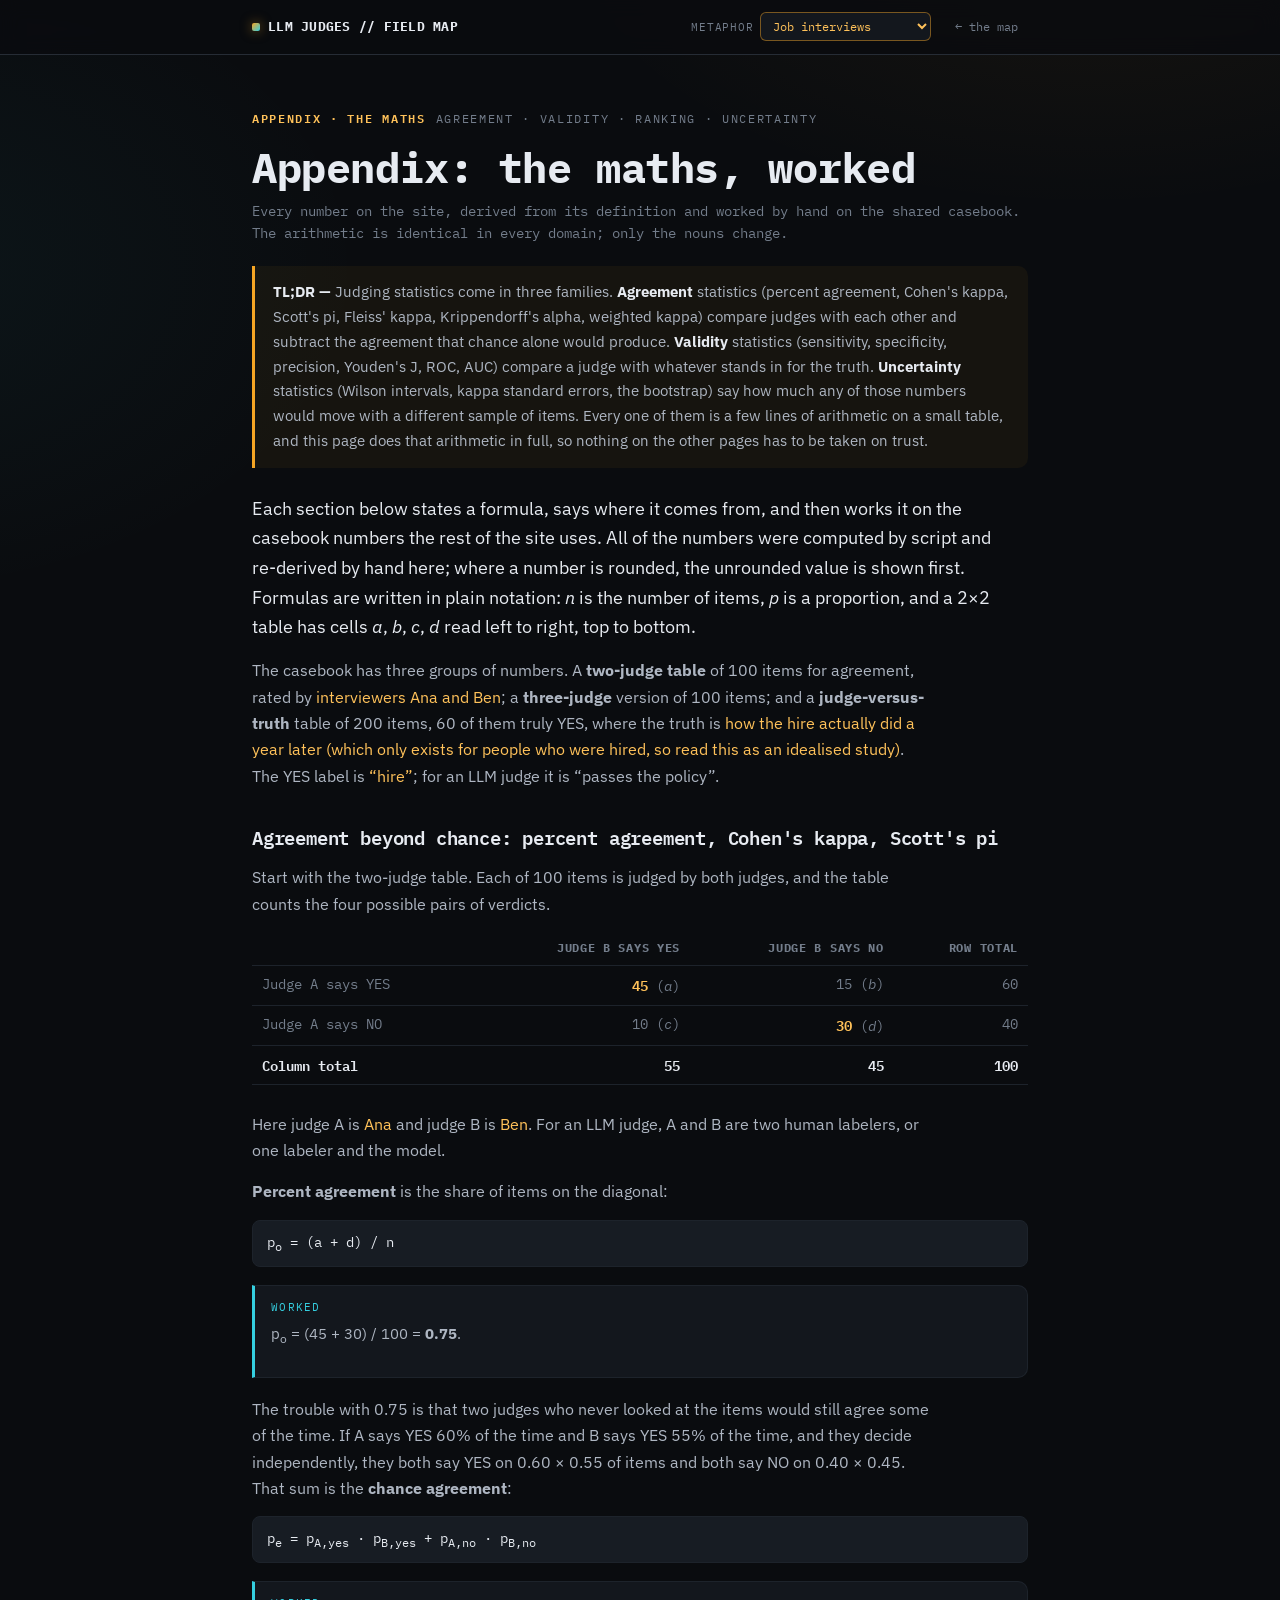
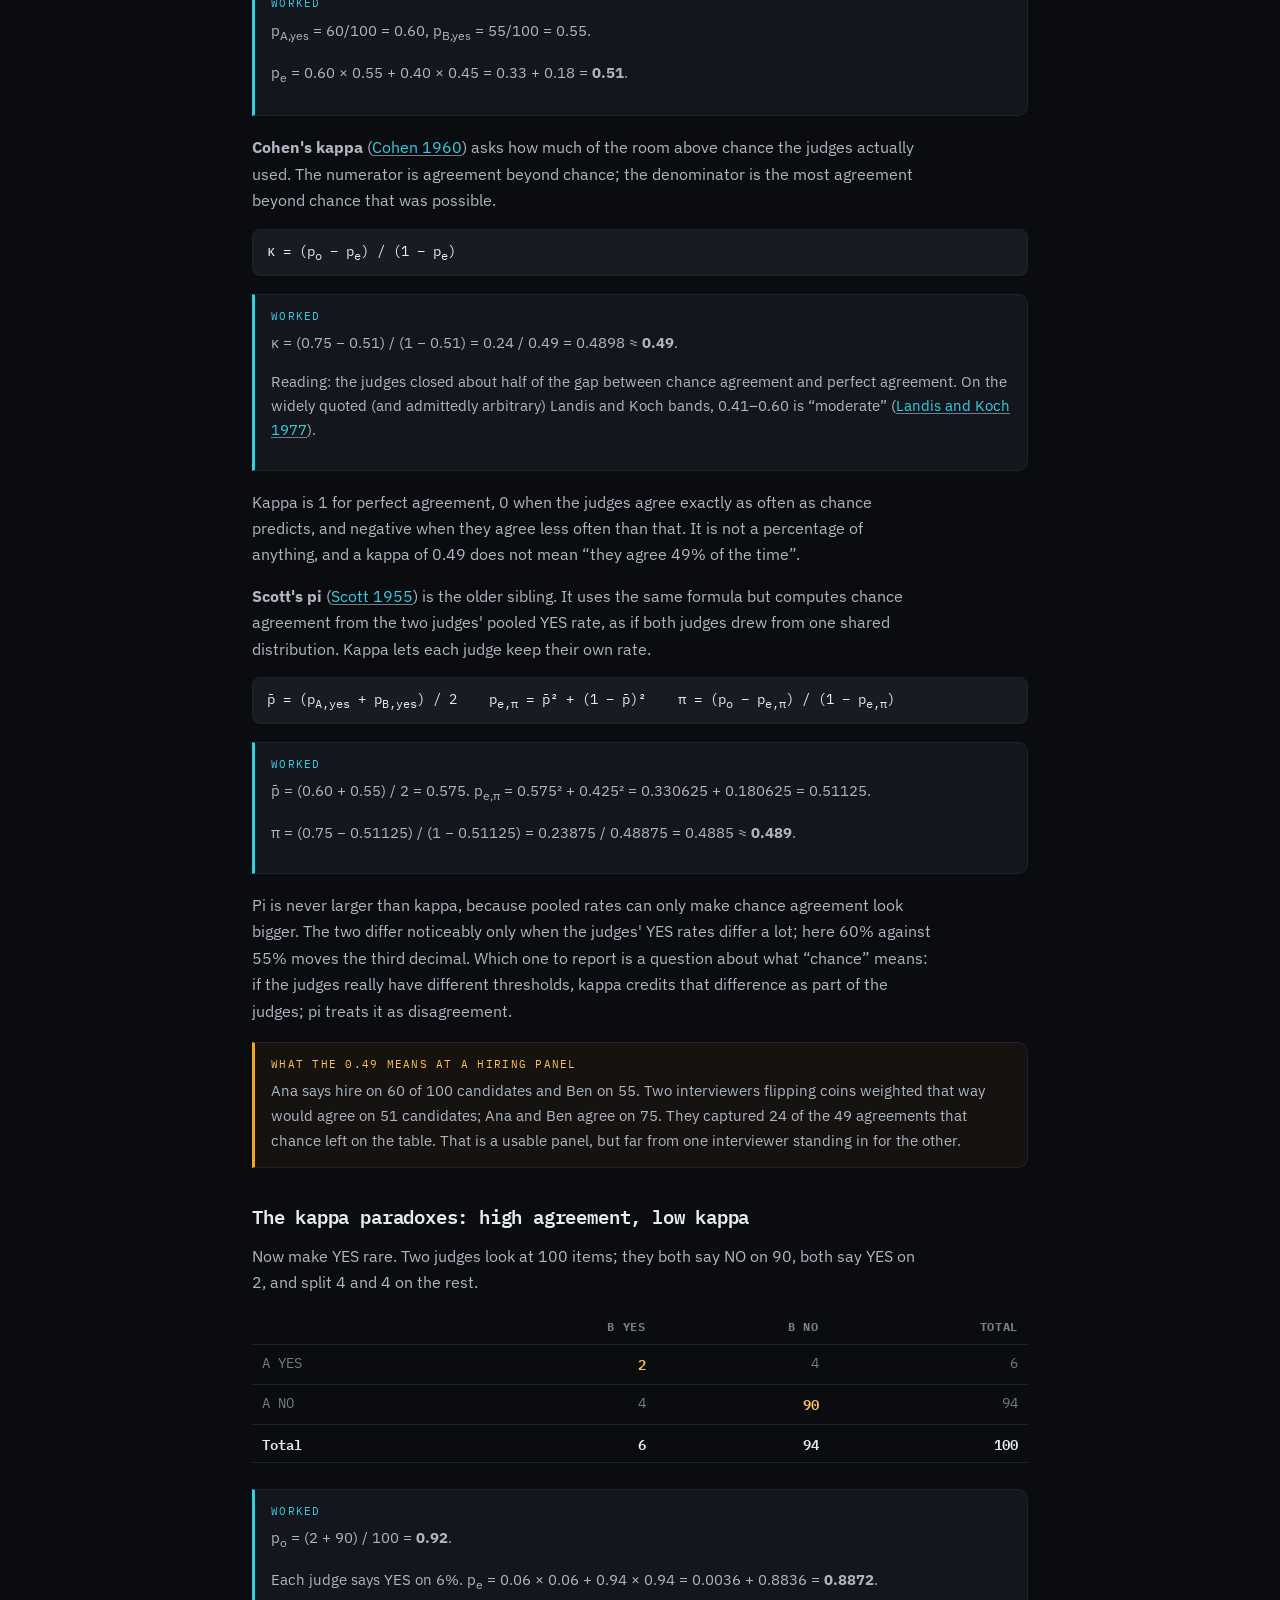
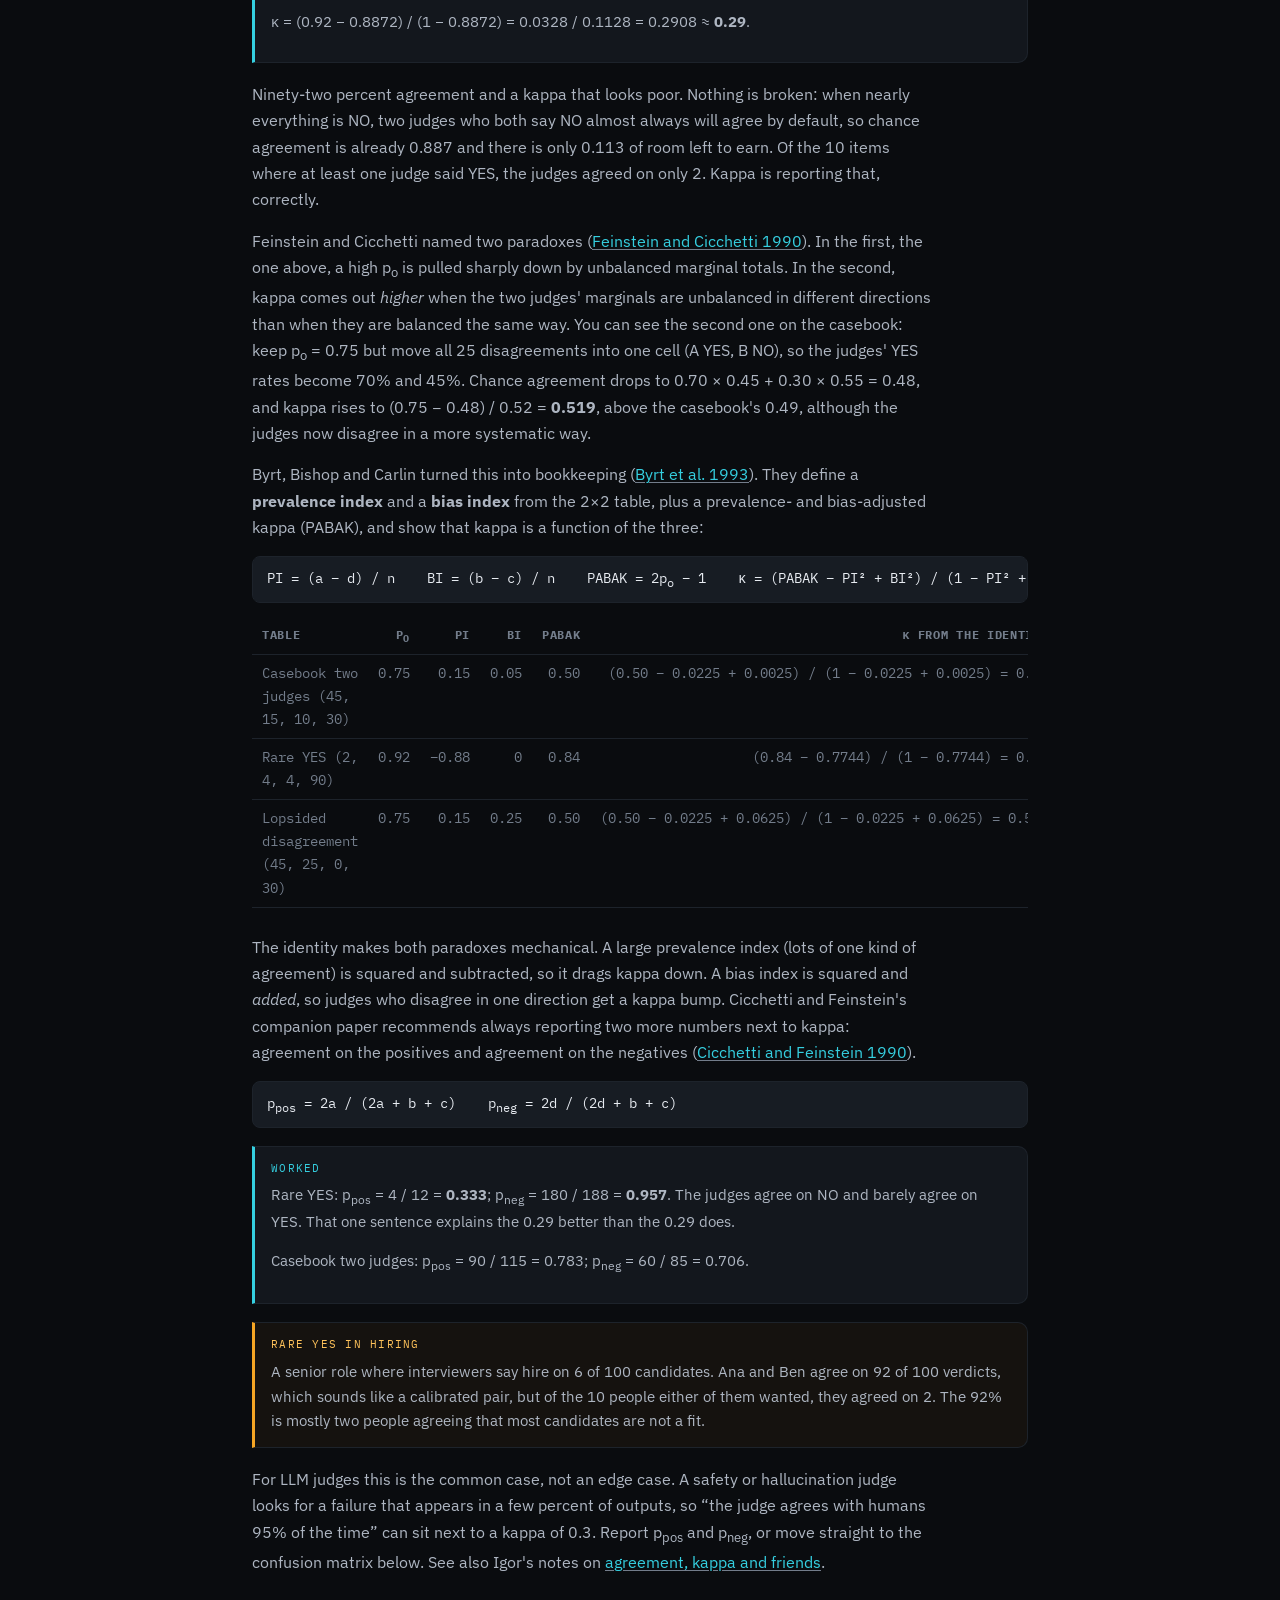
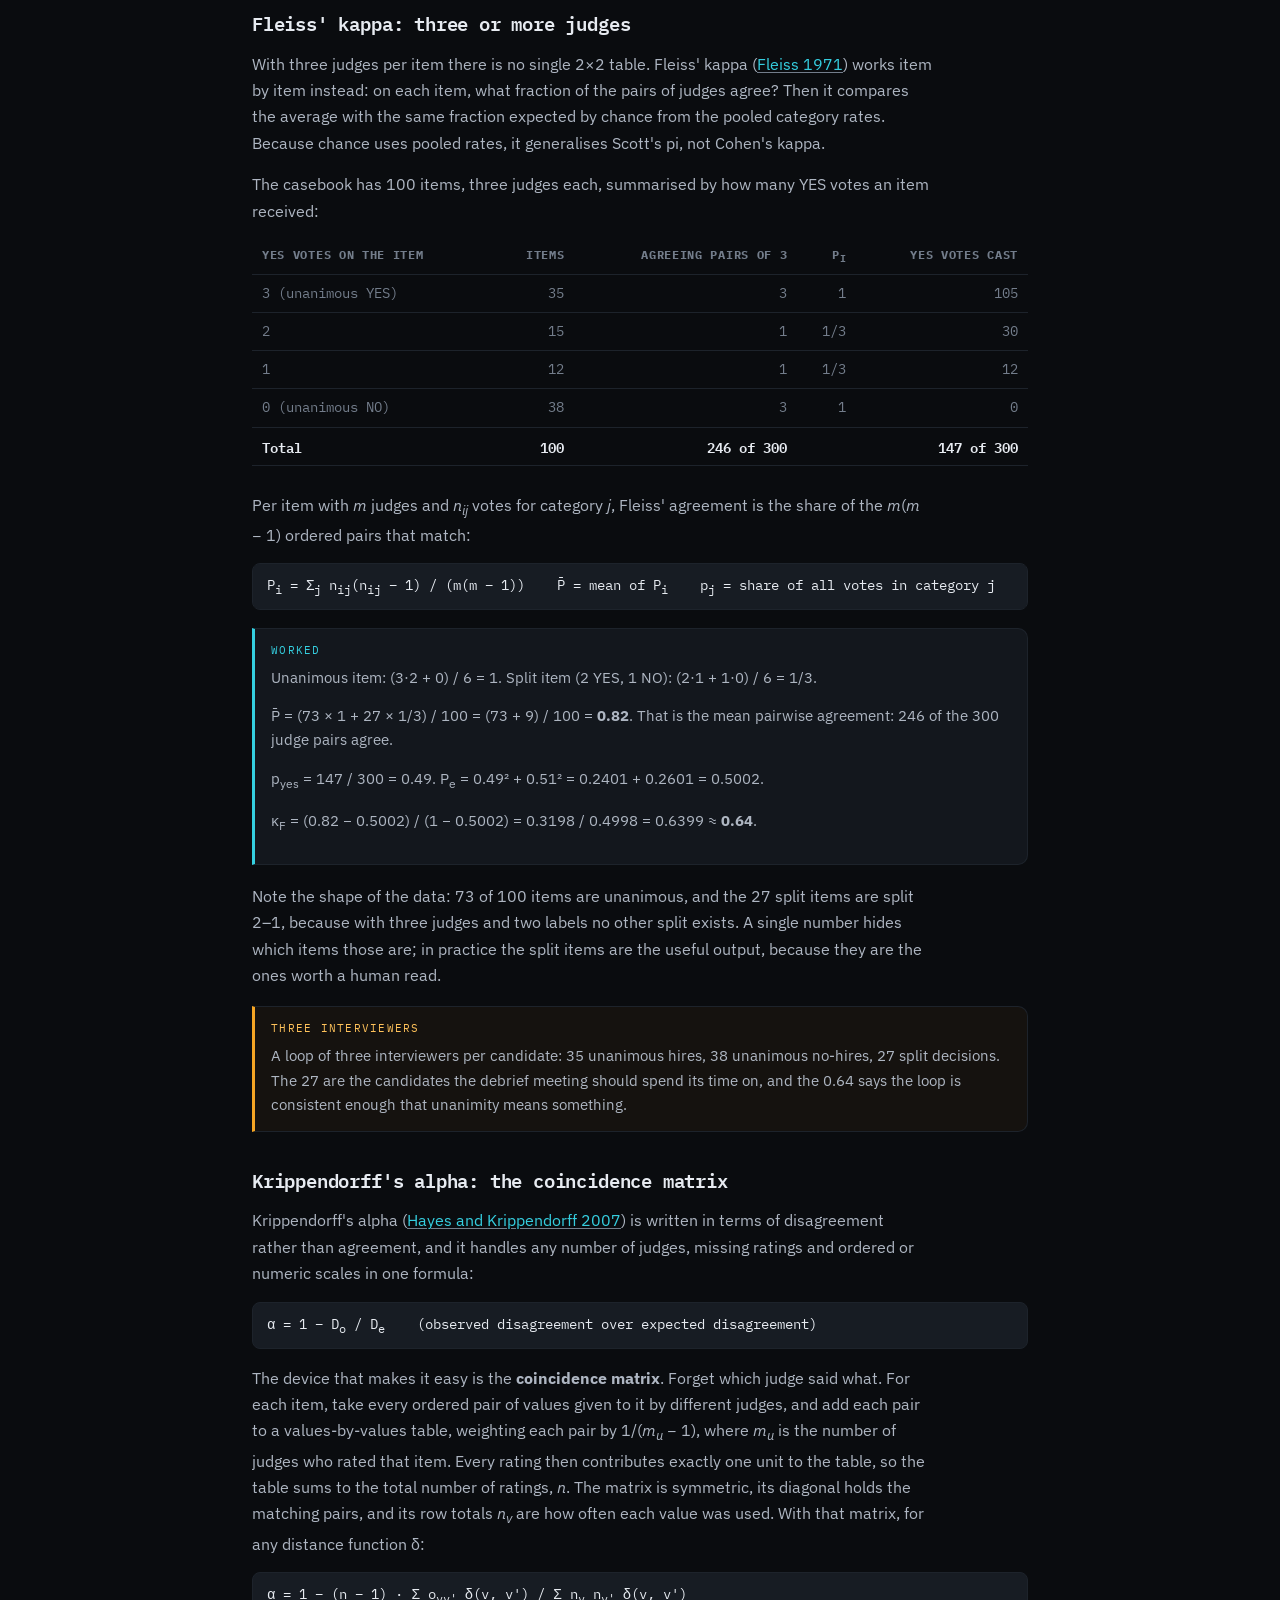
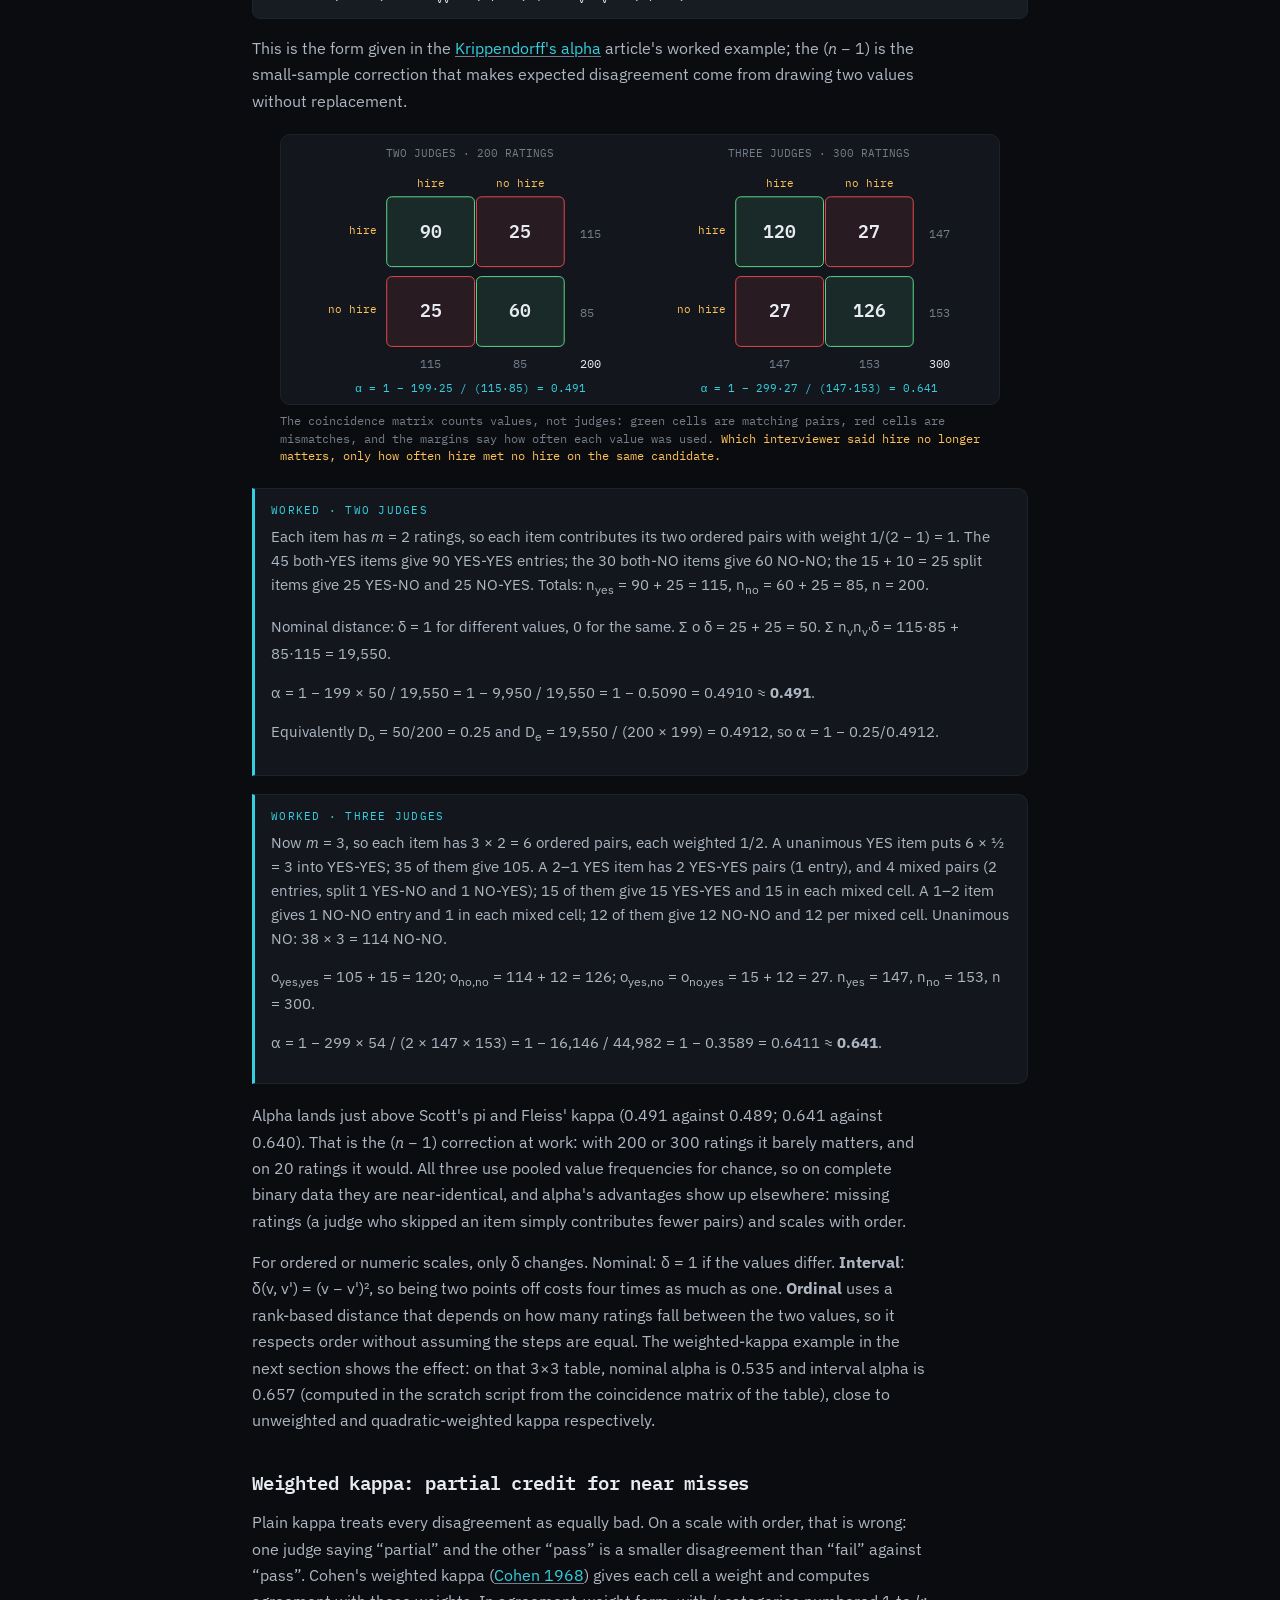
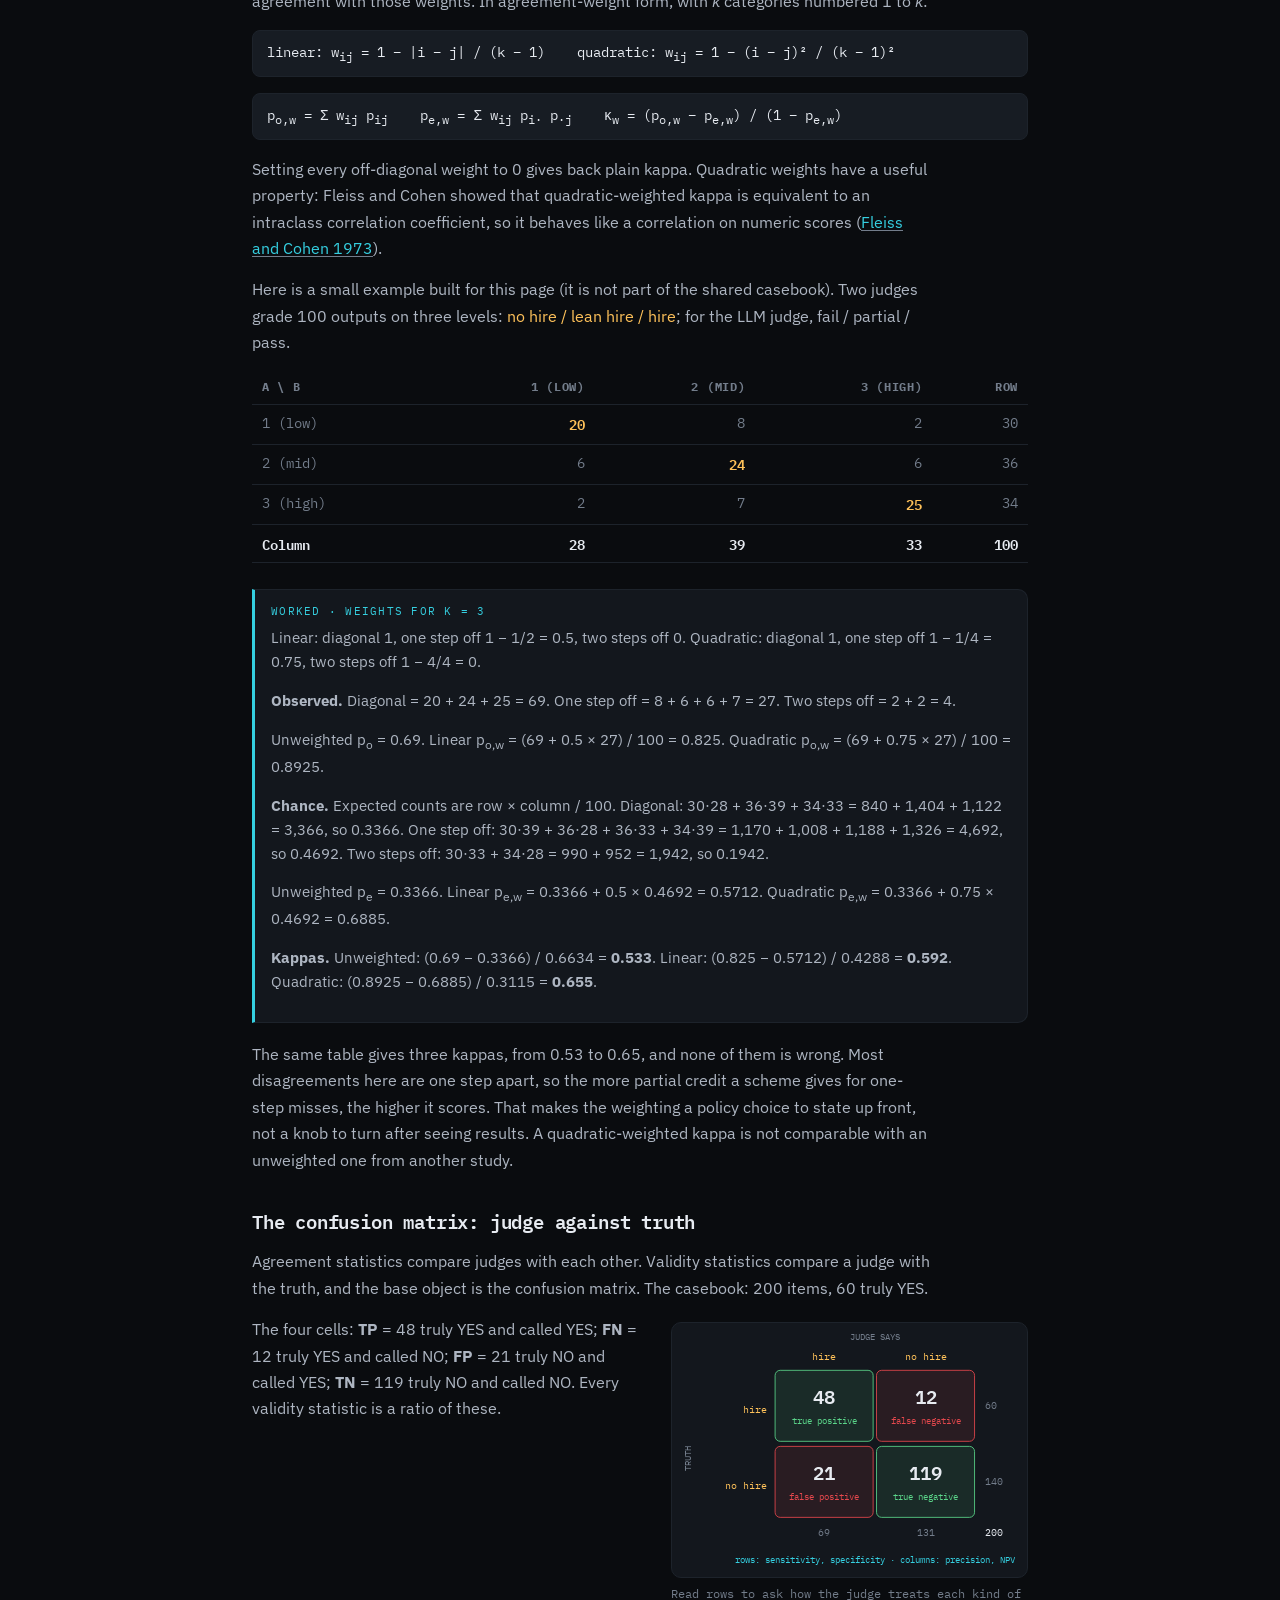
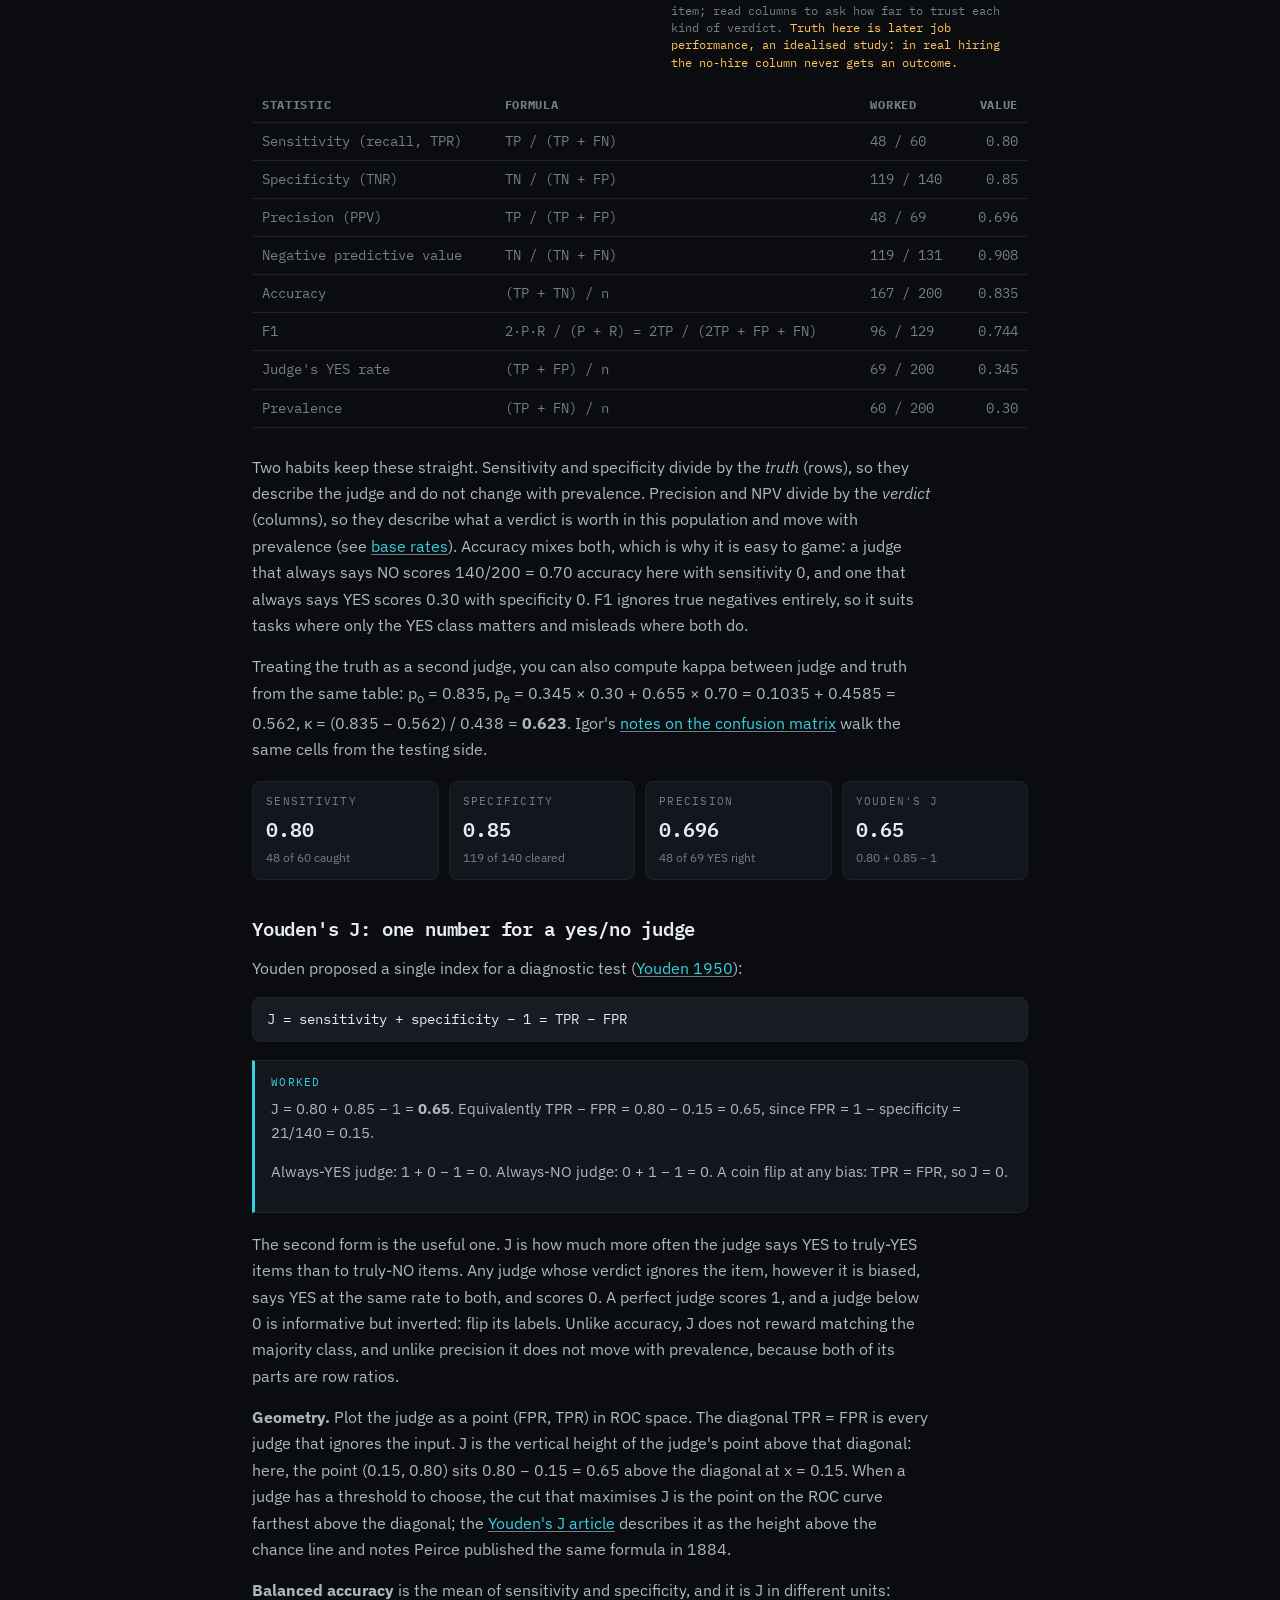
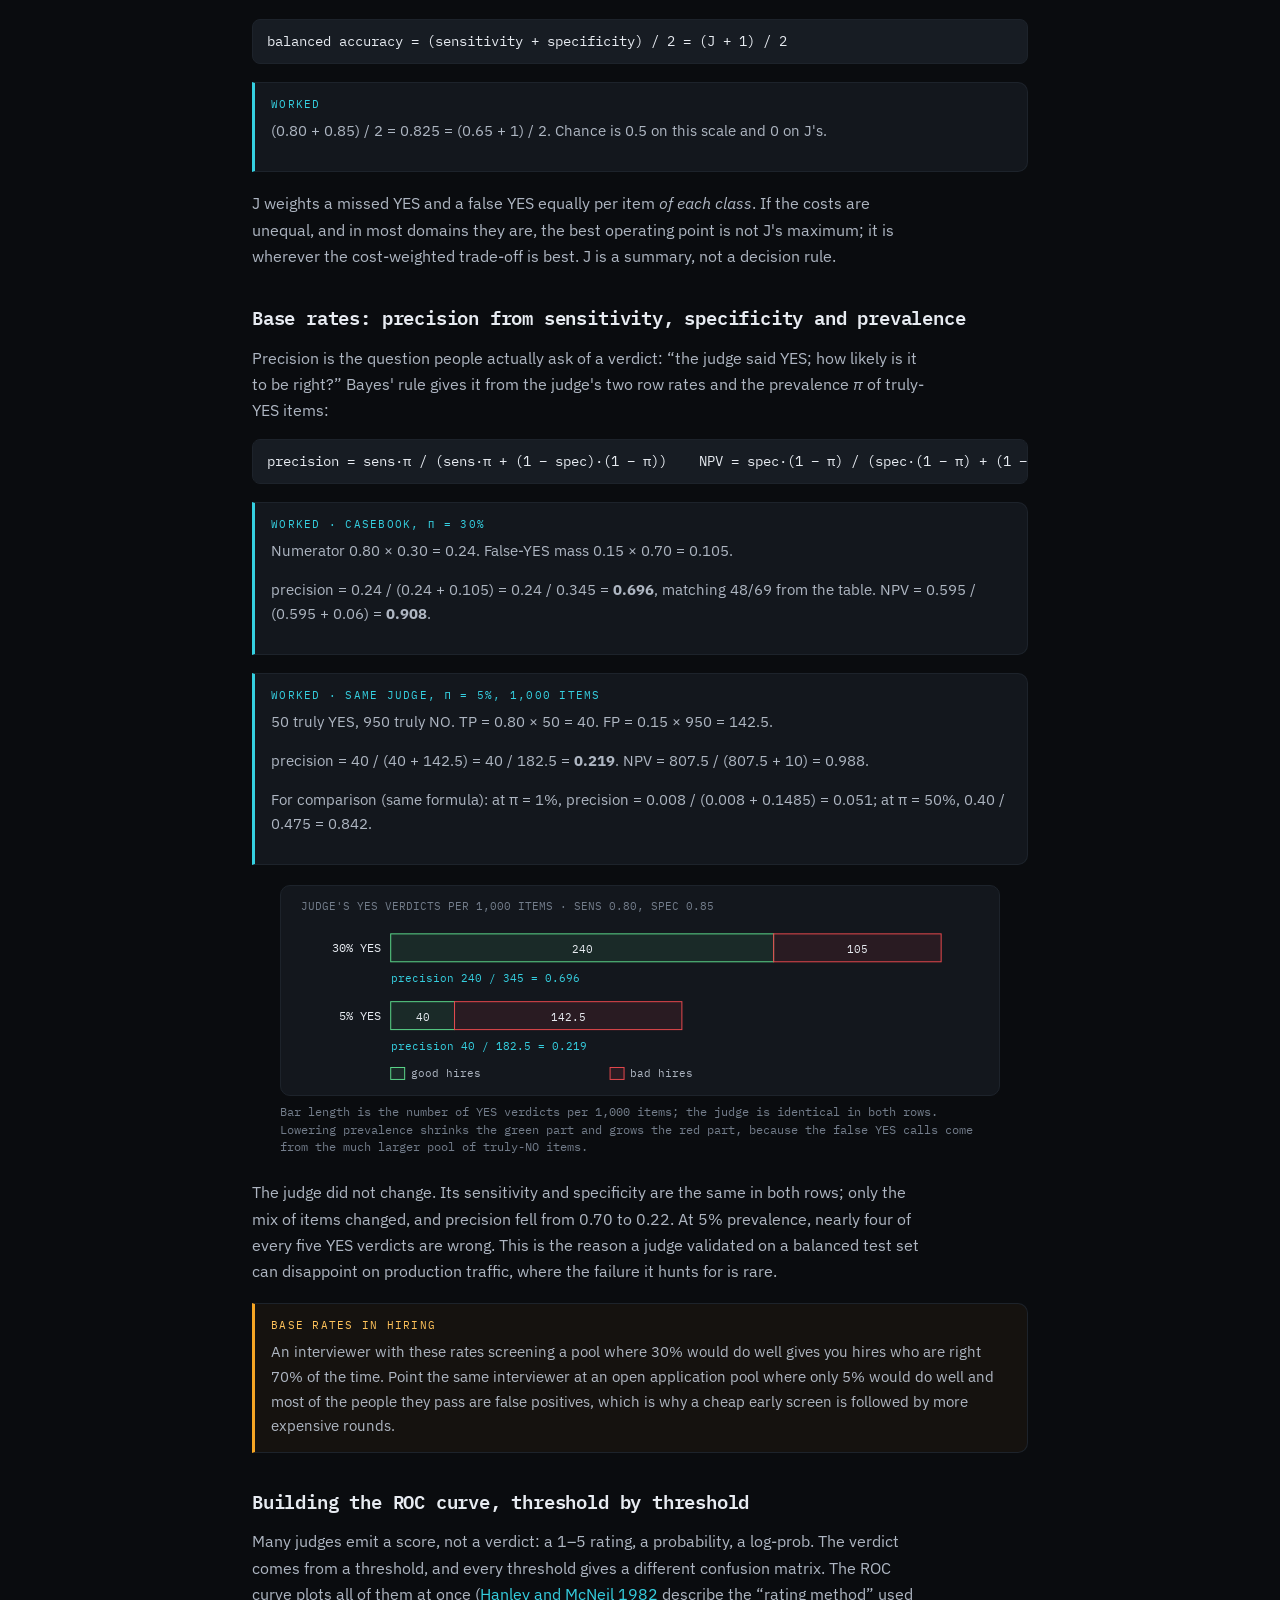
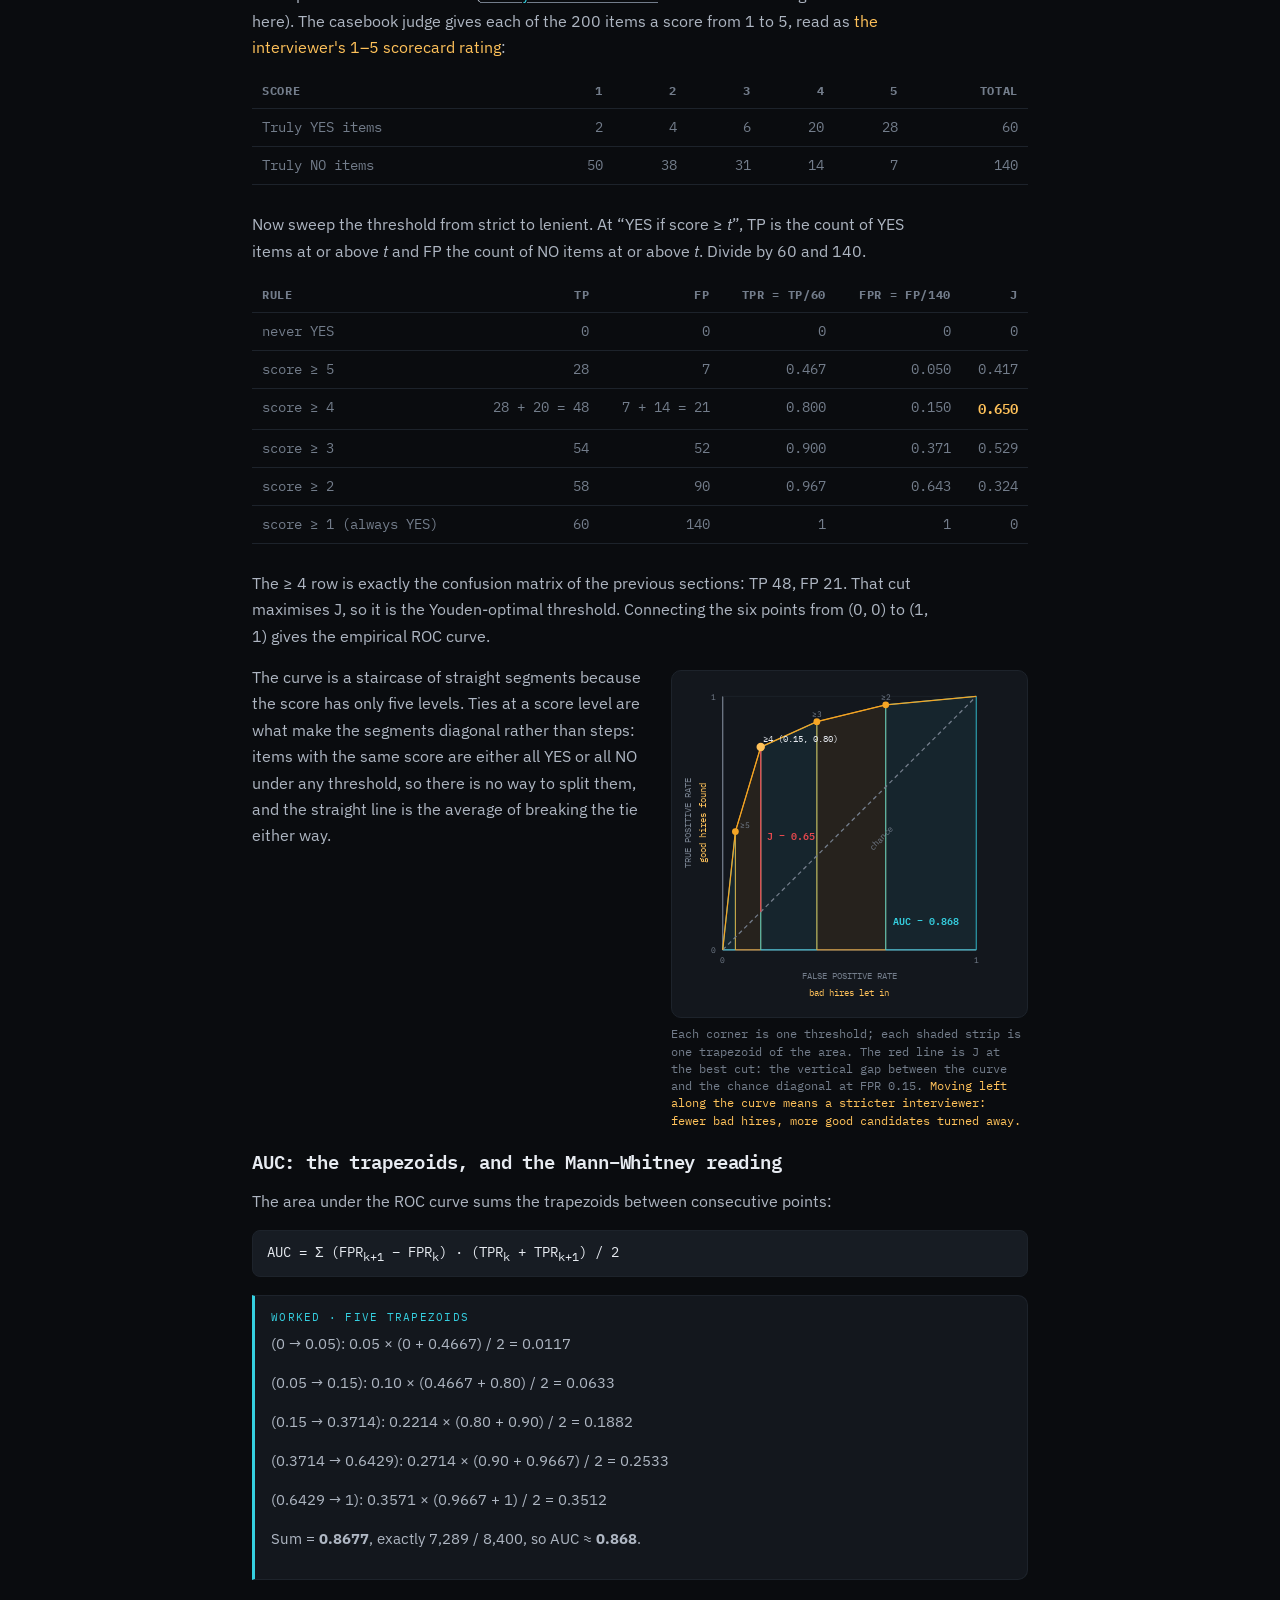
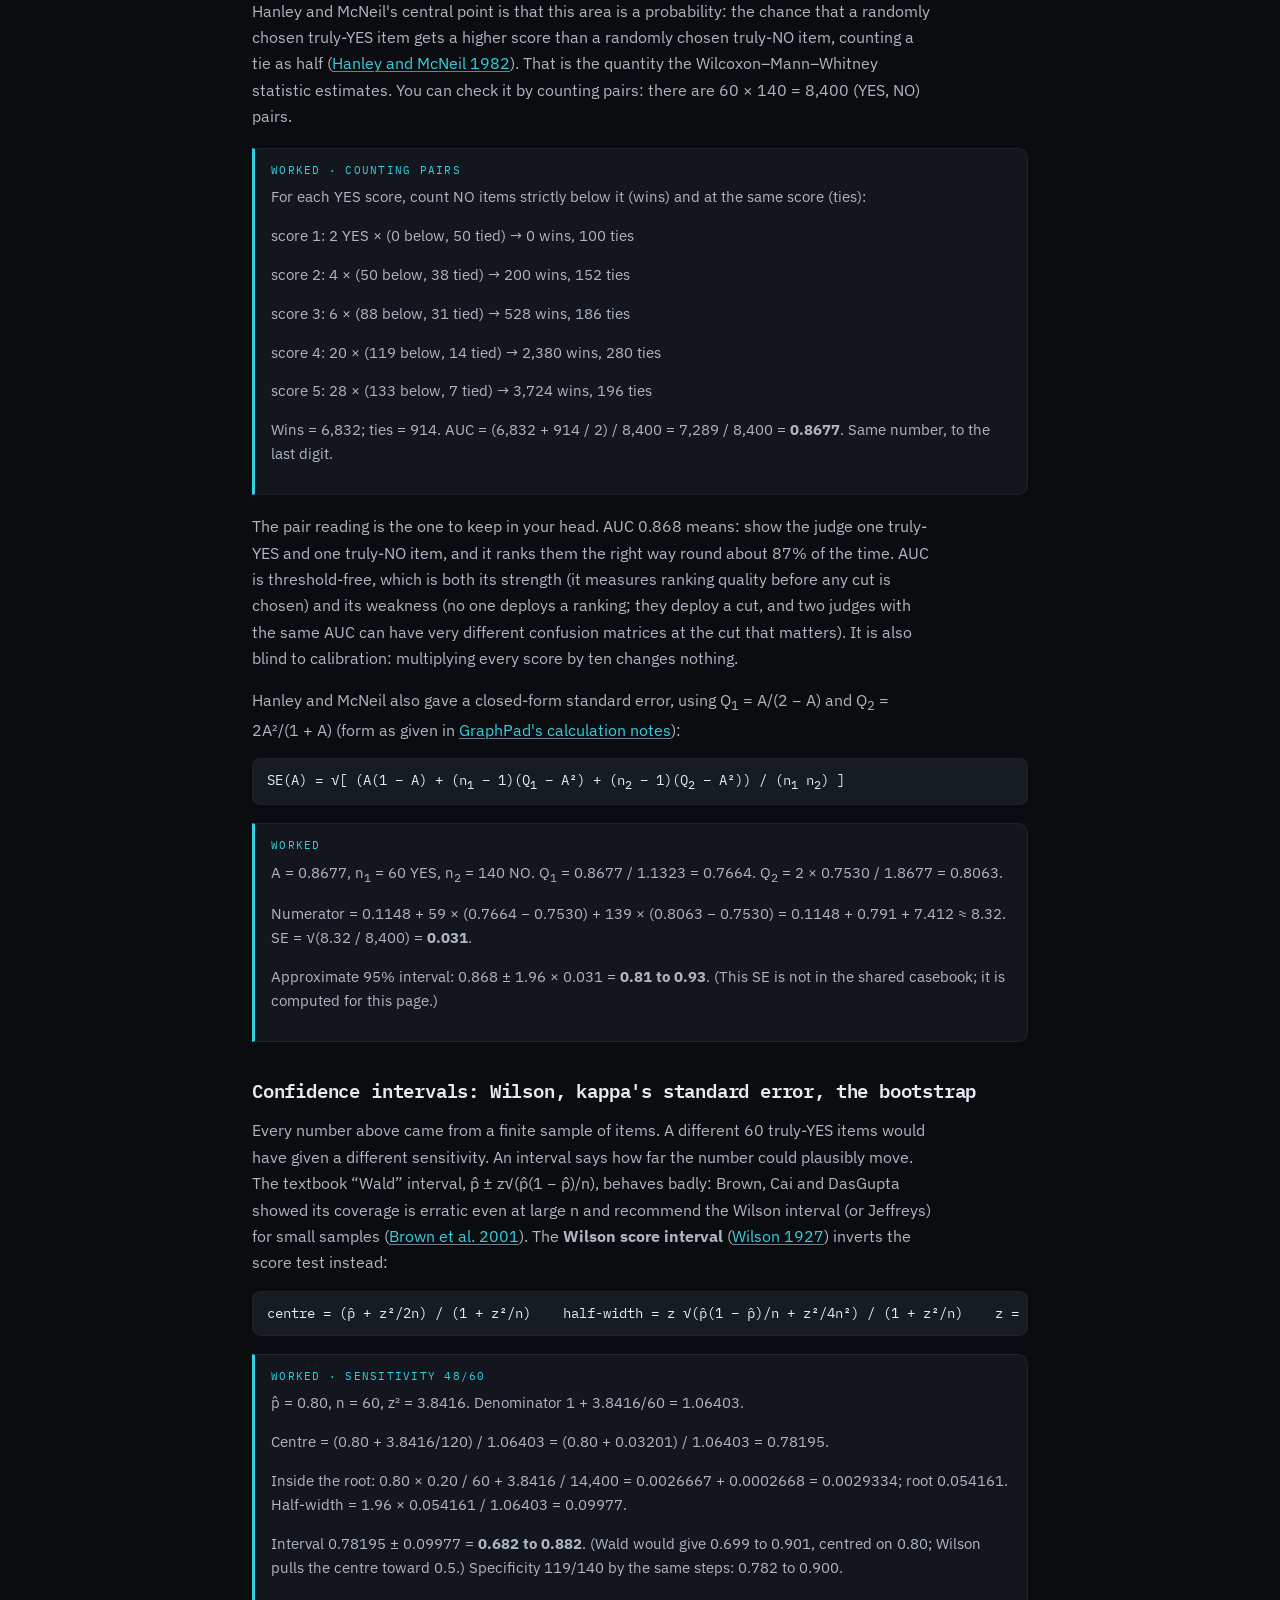
==== parts/math.html @ 48a7aa59 "Appendix: the maths, worked Co-Authored-By: Claude Opus 5.5 <noreply@anthropic.com>" ====
<!DOCTYPE html>
<html lang="en">
<head>
<meta charset="UTF-8" />
<meta name="viewport" content="width=device-width, initial-scale=1.0" />
<title>Appendix: the maths, worked &mdash; LLM Judges, mapped</title>
<meta name="description" content="Every statistic on the site derived and worked on one shared casebook: percent agreement, Cohen's kappa, Scott's pi, the kappa paradoxes, Fleiss' kappa, Krippendorff's alpha, weighted kappa, the confusion matrix, Youden's J, base rates, ROC and AUC, Wilson intervals, bootstrap intervals and sample size." />
<link rel="preconnect" href="https://fonts.googleapis.com" />
<link rel="preconnect" href="https://fonts.gstatic.com" crossorigin />
<link href="https://fonts.googleapis.com/css2?family=IBM+Plex+Mono:wght@400;500;600;700&family=IBM+Plex+Sans:wght@400;500;600;700&display=swap" rel="stylesheet" />
<link rel="stylesheet" href="../paper.css" />
<script src="../site.js"></script>
</head>
<body>
<header class="bar"><div class="bar-in">
  <div class="brand"><span class="dot"></span>LLM&nbsp;JUDGES&nbsp;//&nbsp;FIELD&nbsp;MAP</div>
  <a class="back" href="../index.html#appendix">&larr; the map</a>
</div></header>
<main>
  <div class="eyebrow"><span class="box wb mono">APPENDIX &middot; THE MATHS</span><span class="mono">agreement &middot; validity &middot; ranking &middot; uncertainty</span></div>
  <h1>Appendix: the maths, worked</h1>
  <div class="authors">Every number on the site, derived from its definition and worked by hand on the shared casebook. The arithmetic is identical in every domain; only the nouns change.</div>

  <div class="tldr"><b>TL;DR &mdash;</b> Judging statistics come in three families. <b>Agreement</b> statistics (percent agreement, Cohen's kappa, Scott's pi, Fleiss' kappa, Krippendorff's alpha, weighted kappa) compare judges with each other and subtract the agreement that chance alone would produce. <b>Validity</b> statistics (sensitivity, specificity, precision, Youden's J, ROC, AUC) compare a judge with whatever stands in for the truth. <b>Uncertainty</b> statistics (Wilson intervals, kappa standard errors, the bootstrap) say how much any of those numbers would move with a different sample of items. Every one of them is a few lines of arithmetic on a small table, and this page does that arithmetic in full, so nothing on the other pages has to be taken on trust.</div>

  <p class="lead">Each section below states a formula, says where it comes from, and then works it on the casebook numbers the rest of the site uses. All of the numbers were computed by script and re-derived by hand here; where a number is rounded, the unrounded value is shown first. Formulas are written in plain notation: <i>n</i> is the number of items, <i>p</i> is a proportion, and a 2&times;2 table has cells <i>a</i>, <i>b</i>, <i>c</i>, <i>d</i> read left to right, top to bottom.</p>

  <p>The casebook has three groups of numbers. A <b>two-judge table</b> of 100 items for agreement, rated by <span class="mx"><span data-m="hire">interviewers Ana and Ben</span><span data-m="review">managers Carla and Dev</span><span data-m="wine">judges Elodie and Femi</span><span data-m="med">Dr Gale and Dr Hart, double reading</span><span data-m="ump">umpires Ivo and June, calling the same pitches on video</span></span>; a <b>three-judge</b> version of 100 items; and a <b>judge-versus-truth</b> table of 200 items, 60 of them truly YES, where the truth is <span class="mx"><span data-m="hire">how the hire actually did a year later (which only exists for people who were hired, so read this as an idealised study)</span><span data-m="review">a calibration committee's consensus rating, since reviews have no outside truth</span><span data-m="wine">a reference panel's verdict, since wine quality has no outside truth</span><span data-m="med">biopsy or a year of clean follow-up</span><span data-m="ump">the pitch-tracking camera and the rulebook zone</span></span>. The YES label is <span class="mx"><span data-m="hire">&ldquo;hire&rdquo;</span><span data-m="review">&ldquo;exceeds expectations&rdquo;</span><span data-m="wine">&ldquo;medal&rdquo;</span><span data-m="med">&ldquo;recall the patient&rdquo;</span><span data-m="ump">&ldquo;strike&rdquo;</span></span>; for an LLM judge it is &ldquo;passes the policy&rdquo;.</p>

  <h2 id="kappa">Agreement beyond chance: percent agreement, Cohen's kappa, Scott's pi</h2>
  <p>Start with the two-judge table. Each of 100 items is judged by both judges, and the table counts the four possible pairs of verdicts.</p>
  <div class="scroll"><table class="kv">
    <tr><th></th><th class="num">Judge B says YES</th><th class="num">Judge B says NO</th><th class="num">Row total</th></tr>
    <tr><td>Judge A says YES</td><td class="num"><span class="hi">45</span> (<i>a</i>)</td><td class="num">15 (<i>b</i>)</td><td class="num">60</td></tr>
    <tr><td>Judge A says NO</td><td class="num">10 (<i>c</i>)</td><td class="num"><span class="hi">30</span> (<i>d</i>)</td><td class="num">40</td></tr>
    <tr class="tot"><td>Column total</td><td class="num">55</td><td class="num">45</td><td class="num">100</td></tr>
  </table></div>
  <p>Here judge A is <span class="mx"><span data-m="hire">Ana</span><span data-m="review">Carla</span><span data-m="wine">Elodie</span><span data-m="med">Dr Gale</span><span data-m="ump">Ivo</span></span> and judge B is <span class="mx"><span data-m="hire">Ben</span><span data-m="review">Dev</span><span data-m="wine">Femi</span><span data-m="med">Dr Hart</span><span data-m="ump">June</span></span>. For an LLM judge, A and B are two human labelers, or one labeler and the model.</p>
  <p><b>Percent agreement</b> is the share of items on the diagonal:</p>
  <div class="eq">p<sub>o</sub> = (a + d) / n</div>
  <div class="worked"><span class="k">Worked</span><p>p<sub>o</sub> = (45 + 30) / 100 = <b>0.75</b>.</p></div>
  <p>The trouble with 0.75 is that two judges who never looked at the items would still agree some of the time. If A says YES 60% of the time and B says YES 55% of the time, and they decide independently, they both say YES on 0.60 &times; 0.55 of items and both say NO on 0.40 &times; 0.45. That sum is the <b>chance agreement</b>:</p>
  <div class="eq">p<sub>e</sub> = p<sub>A,yes</sub> &middot; p<sub>B,yes</sub> + p<sub>A,no</sub> &middot; p<sub>B,no</sub></div>
  <div class="worked"><span class="k">Worked</span><p>p<sub>A,yes</sub> = 60/100 = 0.60, p<sub>B,yes</sub> = 55/100 = 0.55.</p><p>p<sub>e</sub> = 0.60 &times; 0.55 + 0.40 &times; 0.45 = 0.33 + 0.18 = <b>0.51</b>.</p></div>
  <p><b>Cohen's kappa</b> (<a href="https://doi.org/10.1177/001316446002000104" target="_blank" rel="noopener">Cohen 1960</a>) asks how much of the room above chance the judges actually used. The numerator is agreement beyond chance; the denominator is the most agreement beyond chance that was possible.</p>
  <div class="eq">&kappa; = (p<sub>o</sub> &minus; p<sub>e</sub>) / (1 &minus; p<sub>e</sub>)</div>
  <div class="worked"><span class="k">Worked</span><p>&kappa; = (0.75 &minus; 0.51) / (1 &minus; 0.51) = 0.24 / 0.49 = 0.4898 &asymp; <b>0.49</b>.</p><p>Reading: the judges closed about half of the gap between chance agreement and perfect agreement. On the widely quoted (and admittedly arbitrary) Landis and Koch bands, 0.41&ndash;0.60 is &ldquo;moderate&rdquo; (<a href="https://doi.org/10.2307/2529310" target="_blank" rel="noopener">Landis and Koch 1977</a>).</p></div>
  <p>Kappa is 1 for perfect agreement, 0 when the judges agree exactly as often as chance predicts, and negative when they agree less often than that. It is not a percentage of anything, and a kappa of 0.49 does not mean &ldquo;they agree 49% of the time&rdquo;.</p>
  <p><b>Scott's pi</b> (<a href="https://doi.org/10.1086/266577" target="_blank" rel="noopener">Scott 1955</a>) is the older sibling. It uses the same formula but computes chance agreement from the two judges' pooled YES rate, as if both judges drew from one shared distribution. Kappa lets each judge keep their own rate.</p>
  <div class="eq">p&#772; = (p<sub>A,yes</sub> + p<sub>B,yes</sub>) / 2 &nbsp;&nbsp; p<sub>e,&pi;</sub> = p&#772;&sup2; + (1 &minus; p&#772;)&sup2; &nbsp;&nbsp; &pi; = (p<sub>o</sub> &minus; p<sub>e,&pi;</sub>) / (1 &minus; p<sub>e,&pi;</sub>)</div>
  <div class="worked"><span class="k">Worked</span><p>p&#772; = (0.60 + 0.55) / 2 = 0.575. p<sub>e,&pi;</sub> = 0.575&sup2; + 0.425&sup2; = 0.330625 + 0.180625 = 0.51125.</p><p>&pi; = (0.75 &minus; 0.51125) / (1 &minus; 0.51125) = 0.23875 / 0.48875 = 0.4885 &asymp; <b>0.489</b>.</p></div>
  <p>Pi is never larger than kappa, because pooled rates can only make chance agreement look bigger. The two differ noticeably only when the judges' YES rates differ a lot; here 60% against 55% moves the third decimal. Which one to report is a question about what &ldquo;chance&rdquo; means: if the judges really have different thresholds, kappa credits that difference as part of the judges; pi treats it as disagreement.</p>
  <div class="mx case">
    <div data-m="hire"><span class="mlabel">What the 0.49 means at a hiring panel</span><p>Ana says hire on 60 of 100 candidates and Ben on 55. Two interviewers flipping coins weighted that way would agree on 51 candidates; Ana and Ben agree on 75. They captured 24 of the 49 agreements that chance left on the table. That is a usable panel, but far from one interviewer standing in for the other.</p></div>
    <div data-m="review"><span class="mlabel">What the 0.49 means in calibration</span><p>Carla rates 60 of 100 employees &ldquo;exceeds&rdquo; and Dev 55. Rating at those rates without reading anyone's work would match on 51 people; they match on 75. Half of the possible agreement above chance is there, which is why a calibration meeting still has plenty to argue about.</p></div>
    <div data-m="wine"><span class="mlabel">What the 0.49 means at the tasting table</span><p>Elodie medals 60 of 100 wines and Femi 55. Two judges awarding medals at those rates at random would agree on 51 wines; they agree on 75. The panel is tasting something real, but swapping one judge for the other would change roughly one verdict in four.</p></div>
    <div data-m="med"><span class="mlabel">What the 0.49 means in double reading</span><p>Dr Gale recalls 60 of 100 patients and Dr Hart 55 (an enriched test set, not a screening population). Independent readers at those rates would agree on 51 images; they agree on 75. That is the gap double reading exists to exploit: each reader catches things the other misses.</p></div>
    <div data-m="ump"><span class="mlabel">What the 0.49 means behind the plate</span><p>Ivo calls 60 of 100 taken pitches strikes and June 55 (a set chosen to be borderline). Umpires calling at those rates blindly would agree on 51 pitches; they agree on 75. Moderate agreement is what borderline pitches produce, and it is exactly why the camera exists.</p></div>
  </div>

  <h2 id="paradox">The kappa paradoxes: high agreement, low kappa</h2>
  <p>Now make YES rare. Two judges look at 100 items; they both say NO on 90, both say YES on 2, and split 4 and 4 on the rest.</p>
  <div class="scroll"><table class="kv">
    <tr><th></th><th class="num">B YES</th><th class="num">B NO</th><th class="num">Total</th></tr>
    <tr><td>A YES</td><td class="num"><span class="hi">2</span></td><td class="num">4</td><td class="num">6</td></tr>
    <tr><td>A NO</td><td class="num">4</td><td class="num"><span class="hi">90</span></td><td class="num">94</td></tr>
    <tr class="tot"><td>Total</td><td class="num">6</td><td class="num">94</td><td class="num">100</td></tr>
  </table></div>
  <div class="worked"><span class="k">Worked</span><p>p<sub>o</sub> = (2 + 90) / 100 = <b>0.92</b>.</p><p>Each judge says YES on 6%. p<sub>e</sub> = 0.06 &times; 0.06 + 0.94 &times; 0.94 = 0.0036 + 0.8836 = <b>0.8872</b>.</p><p>&kappa; = (0.92 &minus; 0.8872) / (1 &minus; 0.8872) = 0.0328 / 0.1128 = 0.2908 &asymp; <b>0.29</b>.</p></div>
  <p>Ninety-two percent agreement and a kappa that looks poor. Nothing is broken: when nearly everything is NO, two judges who both say NO almost always will agree by default, so chance agreement is already 0.887 and there is only 0.113 of room left to earn. Of the 10 items where at least one judge said YES, the judges agreed on only 2. Kappa is reporting that, correctly.</p>
  <p>Feinstein and Cicchetti named two paradoxes (<a href="https://doi.org/10.1016/0895-4356(90)90158-L" target="_blank" rel="noopener">Feinstein and Cicchetti 1990</a>). In the first, the one above, a high p<sub>o</sub> is pulled sharply down by unbalanced marginal totals. In the second, kappa comes out <i>higher</i> when the two judges' marginals are unbalanced in different directions than when they are balanced the same way. You can see the second one on the casebook: keep p<sub>o</sub> = 0.75 but move all 25 disagreements into one cell (A YES, B NO), so the judges' YES rates become 70% and 45%. Chance agreement drops to 0.70 &times; 0.45 + 0.30 &times; 0.55 = 0.48, and kappa rises to (0.75 &minus; 0.48) / 0.52 = <b>0.519</b>, above the casebook's 0.49, although the judges now disagree in a more systematic way.</p>
  <p>Byrt, Bishop and Carlin turned this into bookkeeping (<a href="https://doi.org/10.1016/0895-4356(93)90018-V" target="_blank" rel="noopener">Byrt et al. 1993</a>). They define a <b>prevalence index</b> and a <b>bias index</b> from the 2&times;2 table, plus a prevalence- and bias-adjusted kappa (PABAK), and show that kappa is a function of the three:</p>
  <div class="eq">PI = (a &minus; d) / n &nbsp;&nbsp; BI = (b &minus; c) / n &nbsp;&nbsp; PABAK = 2p<sub>o</sub> &minus; 1 &nbsp;&nbsp; &kappa; = (PABAK &minus; PI&sup2; + BI&sup2;) / (1 &minus; PI&sup2; + BI&sup2;)</div>
  <div class="scroll"><table class="kv">
    <tr><th>Table</th><th class="num">p<sub>o</sub></th><th class="num">PI</th><th class="num">BI</th><th class="num">PABAK</th><th class="num">&kappa; from the identity</th></tr>
    <tr><td>Casebook two judges (45, 15, 10, 30)</td><td class="num">0.75</td><td class="num">0.15</td><td class="num">0.05</td><td class="num">0.50</td><td class="num">(0.50 &minus; 0.0225 + 0.0025) / (1 &minus; 0.0225 + 0.0025) = 0.49</td></tr>
    <tr><td>Rare YES (2, 4, 4, 90)</td><td class="num">0.92</td><td class="num">&minus;0.88</td><td class="num">0</td><td class="num">0.84</td><td class="num">(0.84 &minus; 0.7744) / (1 &minus; 0.7744) = 0.29</td></tr>
    <tr><td>Lopsided disagreement (45, 25, 0, 30)</td><td class="num">0.75</td><td class="num">0.15</td><td class="num">0.25</td><td class="num">0.50</td><td class="num">(0.50 &minus; 0.0225 + 0.0625) / (1 &minus; 0.0225 + 0.0625) = 0.519</td></tr>
  </table></div>
  <p>The identity makes both paradoxes mechanical. A large prevalence index (lots of one kind of agreement) is squared and subtracted, so it drags kappa down. A bias index is squared and <i>added</i>, so judges who disagree in one direction get a kappa bump. Cicchetti and Feinstein's companion paper recommends always reporting two more numbers next to kappa: agreement on the positives and agreement on the negatives (<a href="https://doi.org/10.1016/0895-4356(90)90159-M" target="_blank" rel="noopener">Cicchetti and Feinstein 1990</a>).</p>
  <div class="eq">p<sub>pos</sub> = 2a / (2a + b + c) &nbsp;&nbsp; p<sub>neg</sub> = 2d / (2d + b + c)</div>
  <div class="worked"><span class="k">Worked</span><p>Rare YES: p<sub>pos</sub> = 4 / 12 = <b>0.333</b>; p<sub>neg</sub> = 180 / 188 = <b>0.957</b>. The judges agree on NO and barely agree on YES. That one sentence explains the 0.29 better than the 0.29 does.</p><p>Casebook two judges: p<sub>pos</sub> = 90 / 115 = 0.783; p<sub>neg</sub> = 60 / 85 = 0.706.</p></div>
  <div class="mx case">
    <div data-m="hire"><span class="mlabel">Rare YES in hiring</span><p>A senior role where interviewers say hire on 6 of 100 candidates. Ana and Ben agree on 92 of 100 verdicts, which sounds like a calibrated pair, but of the 10 people either of them wanted, they agreed on 2. The 92% is mostly two people agreeing that most candidates are not a fit.</p></div>
    <div data-m="review"><span class="mlabel">Rare YES in reviews</span><p>An organisation where &ldquo;exceeds&rdquo; goes to about 6% of employees. Carla and Dev match on 92 of 100 ratings, but they agree on only 2 of the 10 people either one put forward. The quota makes them look calibrated when they disagree about almost everyone who matters for the top rating.</p></div>
    <div data-m="wine"><span class="mlabel">Rare YES in wine</span><p>A strict competition medals about 6% of entries. Elodie and Femi agree on 92 of 100 glasses, almost all of them &ldquo;no medal&rdquo;. On the 10 wines either judge wanted to medal, they agreed twice. The medals are the part people read, and that is where the panel is weakest.</p></div>
    <div data-m="med"><span class="mlabel">Rare YES in screening</span><p>Screening is the textbook case: most images are normal. Dr Gale and Dr Hart agree on 92 of 100 reads, nearly all &ldquo;clear&rdquo;, but of the 10 patients either wanted recalled they agreed on 2. Percent agreement in a low-prevalence population says little about the cases that matter.</p></div>
    <div data-m="ump"><span class="mlabel">Rare YES behind the plate</span><p>Take a set of pitches well outside the zone where strikes are rare. Ivo and June agree on 92 of 100 calls, mostly obvious balls, but of the 10 pitches either called a strike they agreed on 2. The agreement number is inflated by pitches nobody would miss.</p></div>
  </div>
  <p>For LLM judges this is the common case, not an edge case. A safety or hallucination judge looks for a failure that appears in a few percent of outputs, so &ldquo;the judge agrees with humans 95% of the time&rdquo; can sit next to a kappa of 0.3. Report p<sub>pos</sub> and p<sub>neg</sub>, or move straight to the confusion matrix below. See also Igor's notes on <a href="https://idvork.in/subjective-evals#agreement-kappa-and-friends" target="_blank" rel="noopener">agreement, kappa and friends</a>.</p>

  <h2 id="fleiss">Fleiss' kappa: three or more judges</h2>
  <p>With three judges per item there is no single 2&times;2 table. Fleiss' kappa (<a href="https://doi.org/10.1037/h0031619" target="_blank" rel="noopener">Fleiss 1971</a>) works item by item instead: on each item, what fraction of the pairs of judges agree? Then it compares the average with the same fraction expected by chance from the pooled category rates. Because chance uses pooled rates, it generalises Scott's pi, not Cohen's kappa.</p>
  <p>The casebook has 100 items, three judges each, summarised by how many YES votes an item received:</p>
  <div class="scroll"><table class="kv">
    <tr><th>YES votes on the item</th><th class="num">Items</th><th class="num">Agreeing pairs of 3</th><th class="num">P<sub>i</sub></th><th class="num">YES votes cast</th></tr>
    <tr><td>3 (unanimous YES)</td><td class="num">35</td><td class="num">3</td><td class="num">1</td><td class="num">105</td></tr>
    <tr><td>2</td><td class="num">15</td><td class="num">1</td><td class="num">1/3</td><td class="num">30</td></tr>
    <tr><td>1</td><td class="num">12</td><td class="num">1</td><td class="num">1/3</td><td class="num">12</td></tr>
    <tr><td>0 (unanimous NO)</td><td class="num">38</td><td class="num">3</td><td class="num">1</td><td class="num">0</td></tr>
    <tr class="tot"><td>Total</td><td class="num">100</td><td class="num">246 of 300</td><td class="num"></td><td class="num">147 of 300</td></tr>
  </table></div>
  <p>Per item with <i>m</i> judges and <i>n<sub>ij</sub></i> votes for category <i>j</i>, Fleiss' agreement is the share of the <i>m</i>(<i>m</i> &minus; 1) ordered pairs that match:</p>
  <div class="eq">P<sub>i</sub> = &Sigma;<sub>j</sub> n<sub>ij</sub>(n<sub>ij</sub> &minus; 1) / (m(m &minus; 1)) &nbsp;&nbsp; P&#772; = mean of P<sub>i</sub> &nbsp;&nbsp; p<sub>j</sub> = share of all votes in category j &nbsp;&nbsp; P<sub>e</sub> = &Sigma;<sub>j</sub> p<sub>j</sub>&sup2; &nbsp;&nbsp; &kappa;<sub>F</sub> = (P&#772; &minus; P<sub>e</sub>) / (1 &minus; P<sub>e</sub>)</div>
  <div class="worked"><span class="k">Worked</span><p>Unanimous item: (3&middot;2 + 0) / 6 = 1. Split item (2 YES, 1 NO): (2&middot;1 + 1&middot;0) / 6 = 1/3.</p><p>P&#772; = (73 &times; 1 + 27 &times; 1/3) / 100 = (73 + 9) / 100 = <b>0.82</b>. That is the mean pairwise agreement: 246 of the 300 judge pairs agree.</p><p>p<sub>yes</sub> = 147 / 300 = 0.49. P<sub>e</sub> = 0.49&sup2; + 0.51&sup2; = 0.2401 + 0.2601 = 0.5002.</p><p>&kappa;<sub>F</sub> = (0.82 &minus; 0.5002) / (1 &minus; 0.5002) = 0.3198 / 0.4998 = 0.6399 &asymp; <b>0.64</b>.</p></div>
  <p>Note the shape of the data: 73 of 100 items are unanimous, and the 27 split items are split 2&ndash;1, because with three judges and two labels no other split exists. A single number hides which items those are; in practice the split items are the useful output, because they are the ones worth a human read.</p>
  <div class="mx case">
    <div data-m="hire"><span class="mlabel">Three interviewers</span><p>A loop of three interviewers per candidate: 35 unanimous hires, 38 unanimous no-hires, 27 split decisions. The 27 are the candidates the debrief meeting should spend its time on, and the 0.64 says the loop is consistent enough that unanimity means something.</p></div>
    <div data-m="review"><span class="mlabel">Three managers</span><p>Three managers rate each employee in a calibration exercise: 73 unanimous, 27 split. A calibration meeting that spends equal time on all 100 people is wasting most of it; the split 27 are where the rating definitions are not doing their job.</p></div>
    <div data-m="wine"><span class="mlabel">A panel of three</span><p>Three judges at one table taste each wine: 35 unanimous medals, 38 unanimous no-medals, 27 split. Many competitions resolve splits by discussion or a fourth taster, which is exactly where the 27 should go.</p></div>
    <div data-m="med"><span class="mlabel">Three readers</span><p>Three radiologists read each image in a test set: 73 unanimous, 27 split. Arbitration in double-reading programmes exists for the split cases; the kappa of 0.64 says the readers are consistent enough that the unanimous ones can mostly be trusted.</p></div>
    <div data-m="ump"><span class="mlabel">Three umpires on video</span><p>Three umpires call the same 100 pitches from video: 73 unanimous, 27 split 2&ndash;1. The splits are the pitches near the edge of the zone, where the camera has the final word anyway.</p></div>
  </div>

  <h2 id="alpha">Krippendorff's alpha: the coincidence matrix</h2>
  <p>Krippendorff's alpha (<a href="https://doi.org/10.1080/19312450709336664" target="_blank" rel="noopener">Hayes and Krippendorff 2007</a>) is written in terms of disagreement rather than agreement, and it handles any number of judges, missing ratings and ordered or numeric scales in one formula:</p>
  <div class="eq">&alpha; = 1 &minus; D<sub>o</sub> / D<sub>e</sub> &nbsp;&nbsp; (observed disagreement over expected disagreement)</div>
  <p>The device that makes it easy is the <b>coincidence matrix</b>. Forget which judge said what. For each item, take every ordered pair of values given to it by different judges, and add each pair to a values-by-values table, weighting each pair by 1/(<i>m<sub>u</sub></i> &minus; 1), where <i>m<sub>u</sub></i> is the number of judges who rated that item. Every rating then contributes exactly one unit to the table, so the table sums to the total number of ratings, <i>n</i>. The matrix is symmetric, its diagonal holds the matching pairs, and its row totals <i>n<sub>v</sub></i> are how often each value was used. With that matrix, for any distance function &delta;:</p>
  <div class="eq">&alpha; = 1 &minus; (n &minus; 1) &middot; &Sigma; o<sub>vv'</sub> &delta;(v, v') / &Sigma; n<sub>v</sub> n<sub>v'</sub> &delta;(v, v')</div>
  <p>This is the form given in the <a href="https://en.wikipedia.org/wiki/Krippendorff%27s_alpha" target="_blank" rel="noopener">Krippendorff's alpha</a> article's worked example; the (<i>n</i> &minus; 1) is the small-sample correction that makes expected disagreement come from drawing two values without replacement.</p>
  <figure class="fig wide"><button type="button" class="media" aria-label="Enlarge figure: two coincidence matrices side by side. Left, two judges on 100 items: 90 matching YES pairs, 60 matching NO pairs, 25 mismatches in each off-diagonal cell, value totals 115 YES and 85 NO, 200 ratings in all. Right, three judges on 100 items: 120 matching YES, 126 matching NO, 27 in each off-diagonal cell, totals 147 and 153, 300 ratings."><svg class="dg" viewBox="0 0 720 270" role="img" aria-label="Two coincidence matrices. Left, two judges: 90 YES-YES, 25 and 25 off-diagonal, 60 NO-NO, totals 115 and 85, 200 ratings. Right, three judges: 120 YES-YES, 27 and 27 off-diagonal, 126 NO-NO, totals 147 and 153, 300 ratings."><title>Coincidence matrices for the two-judge and three-judge casebooks.</title>
    <text x="190" y="22" class="t-dim" font-size="11" text-anchor="middle">TWO JUDGES &middot; 200 RATINGS</text>
    <text x="540" y="22" class="t-dim" font-size="11" text-anchor="middle">THREE JUDGES &middot; 300 RATINGS</text>
    <g class="mx"><text data-m="hire" x="150" y="52" class="t-off" font-size="11" text-anchor="middle">hire</text><text data-m="review" x="150" y="52" class="t-off" font-size="11" text-anchor="middle">exceeds</text><text data-m="wine" x="150" y="52" class="t-off" font-size="11" text-anchor="middle">medal</text><text data-m="med" x="150" y="52" class="t-off" font-size="11" text-anchor="middle">recall</text><text data-m="ump" x="150" y="52" class="t-off" font-size="11" text-anchor="middle">strike</text></g>
    <g class="mx"><text data-m="hire" x="240" y="52" class="t-off" font-size="11" text-anchor="middle">no hire</text><text data-m="review" x="240" y="52" class="t-off" font-size="11" text-anchor="middle">meets</text><text data-m="wine" x="240" y="52" class="t-off" font-size="11" text-anchor="middle">no medal</text><text data-m="med" x="240" y="52" class="t-off" font-size="11" text-anchor="middle">clear</text><text data-m="ump" x="240" y="52" class="t-off" font-size="11" text-anchor="middle">ball</text></g>
    <g class="mx"><text data-m="hire" x="96" y="99" class="t-off" font-size="11" text-anchor="end">hire</text><text data-m="review" x="96" y="99" class="t-off" font-size="11" text-anchor="end">exceeds</text><text data-m="wine" x="96" y="99" class="t-off" font-size="11" text-anchor="end">medal</text><text data-m="med" x="96" y="99" class="t-off" font-size="11" text-anchor="end">recall</text><text data-m="ump" x="96" y="99" class="t-off" font-size="11" text-anchor="end">strike</text></g>
    <g class="mx"><text data-m="hire" x="96" y="179" class="t-off" font-size="11" text-anchor="end">no hire</text><text data-m="review" x="96" y="179" class="t-off" font-size="11" text-anchor="end">meets</text><text data-m="wine" x="96" y="179" class="t-off" font-size="11" text-anchor="end">no medal</text><text data-m="med" x="96" y="179" class="t-off" font-size="11" text-anchor="end">clear</text><text data-m="ump" x="96" y="179" class="t-off" font-size="11" text-anchor="end">ball</text></g>
    <g class="mx"><text data-m="hire" x="500" y="52" class="t-off" font-size="11" text-anchor="middle">hire</text><text data-m="review" x="500" y="52" class="t-off" font-size="11" text-anchor="middle">exceeds</text><text data-m="wine" x="500" y="52" class="t-off" font-size="11" text-anchor="middle">medal</text><text data-m="med" x="500" y="52" class="t-off" font-size="11" text-anchor="middle">recall</text><text data-m="ump" x="500" y="52" class="t-off" font-size="11" text-anchor="middle">strike</text></g>
    <g class="mx"><text data-m="hire" x="590" y="52" class="t-off" font-size="11" text-anchor="middle">no hire</text><text data-m="review" x="590" y="52" class="t-off" font-size="11" text-anchor="middle">meets</text><text data-m="wine" x="590" y="52" class="t-off" font-size="11" text-anchor="middle">no medal</text><text data-m="med" x="590" y="52" class="t-off" font-size="11" text-anchor="middle">clear</text><text data-m="ump" x="590" y="52" class="t-off" font-size="11" text-anchor="middle">ball</text></g>
    <g class="mx"><text data-m="hire" x="446" y="99" class="t-off" font-size="11" text-anchor="end">hire</text><text data-m="review" x="446" y="99" class="t-off" font-size="11" text-anchor="end">exceeds</text><text data-m="wine" x="446" y="99" class="t-off" font-size="11" text-anchor="end">medal</text><text data-m="med" x="446" y="99" class="t-off" font-size="11" text-anchor="end">recall</text><text data-m="ump" x="446" y="99" class="t-off" font-size="11" text-anchor="end">strike</text></g>
    <g class="mx"><text data-m="hire" x="446" y="179" class="t-off" font-size="11" text-anchor="end">no hire</text><text data-m="review" x="446" y="179" class="t-off" font-size="11" text-anchor="end">meets</text><text data-m="wine" x="446" y="179" class="t-off" font-size="11" text-anchor="end">no medal</text><text data-m="med" x="446" y="179" class="t-off" font-size="11" text-anchor="end">clear</text><text data-m="ump" x="446" y="179" class="t-off" font-size="11" text-anchor="end">ball</text></g>
    <rect x="106" y="62" width="88" height="70" rx="5" class="box-ok"/><text x="150" y="103" class="t-ink" font-size="18" text-anchor="middle" font-weight="600">90</text>
    <rect x="196" y="62" width="88" height="70" rx="5" class="box-crit"/><text x="240" y="103" class="t-ink" font-size="18" text-anchor="middle" font-weight="600">25</text>
    <rect x="106" y="142" width="88" height="70" rx="5" class="box-crit"/><text x="150" y="183" class="t-ink" font-size="18" text-anchor="middle" font-weight="600">25</text>
    <rect x="196" y="142" width="88" height="70" rx="5" class="box-ok"/><text x="240" y="183" class="t-ink" font-size="18" text-anchor="middle" font-weight="600">60</text>
    <text x="300" y="103" class="t-dim" font-size="12" text-anchor="start">115</text><text x="300" y="183" class="t-dim" font-size="12" text-anchor="start">85</text>
    <text x="150" y="234" class="t-dim" font-size="12" text-anchor="middle">115</text><text x="240" y="234" class="t-dim" font-size="12" text-anchor="middle">85</text><text x="300" y="234" class="t-ink" font-size="12" text-anchor="start">200</text>
    <text x="190" y="258" class="t-def" font-size="11.5" text-anchor="middle">&alpha; = 1 &minus; 199&middot;25 / (115&middot;85) = 0.491</text>
    <rect x="456" y="62" width="88" height="70" rx="5" class="box-ok"/><text x="500" y="103" class="t-ink" font-size="18" text-anchor="middle" font-weight="600">120</text>
    <rect x="546" y="62" width="88" height="70" rx="5" class="box-crit"/><text x="590" y="103" class="t-ink" font-size="18" text-anchor="middle" font-weight="600">27</text>
    <rect x="456" y="142" width="88" height="70" rx="5" class="box-crit"/><text x="500" y="183" class="t-ink" font-size="18" text-anchor="middle" font-weight="600">27</text>
    <rect x="546" y="142" width="88" height="70" rx="5" class="box-ok"/><text x="590" y="183" class="t-ink" font-size="18" text-anchor="middle" font-weight="600">126</text>
    <text x="650" y="103" class="t-dim" font-size="12" text-anchor="start">147</text><text x="650" y="183" class="t-dim" font-size="12" text-anchor="start">153</text>
    <text x="500" y="234" class="t-dim" font-size="12" text-anchor="middle">147</text><text x="590" y="234" class="t-dim" font-size="12" text-anchor="middle">153</text><text x="650" y="234" class="t-ink" font-size="12" text-anchor="start">300</text>
    <text x="540" y="258" class="t-def" font-size="11.5" text-anchor="middle">&alpha; = 1 &minus; 299&middot;27 / (147&middot;153) = 0.641</text>
  </svg></button><figcaption>The coincidence matrix counts values, not judges: green cells are matching pairs, red cells are mismatches, and the margins say how often each value was used. <span class="mx"><span data-m="hire">Which interviewer said hire no longer matters, only how often hire met no hire on the same candidate.</span><span data-m="review">Which manager said exceeds no longer matters, only how often exceeds met meets on the same employee.</span><span data-m="wine">Which judge medalled the wine no longer matters, only how often medal met no medal on the same glass.</span><span data-m="med">Which reader recalled the patient no longer matters, only how often recall met clear on the same image.</span><span data-m="ump">Which umpire called the strike no longer matters, only how often strike met ball on the same pitch.</span></span></figcaption></figure>
  <div class="worked"><span class="k">Worked &middot; two judges</span><p>Each item has <i>m</i> = 2 ratings, so each item contributes its two ordered pairs with weight 1/(2 &minus; 1) = 1. The 45 both-YES items give 90 YES-YES entries; the 30 both-NO items give 60 NO-NO; the 15 + 10 = 25 split items give 25 YES-NO and 25 NO-YES. Totals: n<sub>yes</sub> = 90 + 25 = 115, n<sub>no</sub> = 60 + 25 = 85, n = 200.</p><p>Nominal distance: &delta; = 1 for different values, 0 for the same. &Sigma; o &delta; = 25 + 25 = 50. &Sigma; n<sub>v</sub>n<sub>v'</sub>&delta; = 115&middot;85 + 85&middot;115 = 19,550.</p><p>&alpha; = 1 &minus; 199 &times; 50 / 19,550 = 1 &minus; 9,950 / 19,550 = 1 &minus; 0.5090 = 0.4910 &asymp; <b>0.491</b>.</p><p>Equivalently D<sub>o</sub> = 50/200 = 0.25 and D<sub>e</sub> = 19,550 / (200 &times; 199) = 0.4912, so &alpha; = 1 &minus; 0.25/0.4912.</p></div>
  <div class="worked"><span class="k">Worked &middot; three judges</span><p>Now <i>m</i> = 3, so each item has 3 &times; 2 = 6 ordered pairs, each weighted 1/2. A unanimous YES item puts 6 &times; &frac12; = 3 into YES-YES; 35 of them give 105. A 2&ndash;1 YES item has 2 YES-YES pairs (1 entry), and 4 mixed pairs (2 entries, split 1 YES-NO and 1 NO-YES); 15 of them give 15 YES-YES and 15 in each mixed cell. A 1&ndash;2 item gives 1 NO-NO entry and 1 in each mixed cell; 12 of them give 12 NO-NO and 12 per mixed cell. Unanimous NO: 38 &times; 3 = 114 NO-NO.</p><p>o<sub>yes,yes</sub> = 105 + 15 = 120; o<sub>no,no</sub> = 114 + 12 = 126; o<sub>yes,no</sub> = o<sub>no,yes</sub> = 15 + 12 = 27. n<sub>yes</sub> = 147, n<sub>no</sub> = 153, n = 300.</p><p>&alpha; = 1 &minus; 299 &times; 54 / (2 &times; 147 &times; 153) = 1 &minus; 16,146 / 44,982 = 1 &minus; 0.3589 = 0.6411 &asymp; <b>0.641</b>.</p></div>
  <p>Alpha lands just above Scott's pi and Fleiss' kappa (0.491 against 0.489; 0.641 against 0.640). That is the (<i>n</i> &minus; 1) correction at work: with 200 or 300 ratings it barely matters, and on 20 ratings it would. All three use pooled value frequencies for chance, so on complete binary data they are near-identical, and alpha's advantages show up elsewhere: missing ratings (a judge who skipped an item simply contributes fewer pairs) and scales with order.</p>
  <p>For ordered or numeric scales, only &delta; changes. Nominal: &delta; = 1 if the values differ. <b>Interval</b>: &delta;(v, v') = (v &minus; v')&sup2;, so being two points off costs four times as much as one. <b>Ordinal</b> uses a rank-based distance that depends on how many ratings fall between the two values, so it respects order without assuming the steps are equal. The weighted-kappa example in the next section shows the effect: on that 3&times;3 table, nominal alpha is 0.535 and interval alpha is 0.657 (computed in the scratch script from the coincidence matrix of the table), close to unweighted and quadratic-weighted kappa respectively.</p>

  <h2 id="weighted">Weighted kappa: partial credit for near misses</h2>
  <p>Plain kappa treats every disagreement as equally bad. On a scale with order, that is wrong: one judge saying &ldquo;partial&rdquo; and the other &ldquo;pass&rdquo; is a smaller disagreement than &ldquo;fail&rdquo; against &ldquo;pass&rdquo;. Cohen's weighted kappa (<a href="https://doi.org/10.1037/h0026256" target="_blank" rel="noopener">Cohen 1968</a>) gives each cell a weight and computes agreement with those weights. In agreement-weight form, with <i>k</i> categories numbered 1 to <i>k</i>:</p>
  <div class="eq">linear: w<sub>ij</sub> = 1 &minus; |i &minus; j| / (k &minus; 1) &nbsp;&nbsp; quadratic: w<sub>ij</sub> = 1 &minus; (i &minus; j)&sup2; / (k &minus; 1)&sup2;</div>
  <div class="eq">p<sub>o,w</sub> = &Sigma; w<sub>ij</sub> p<sub>ij</sub> &nbsp;&nbsp; p<sub>e,w</sub> = &Sigma; w<sub>ij</sub> p<sub>i&middot;</sub> p<sub>&middot;j</sub> &nbsp;&nbsp; &kappa;<sub>w</sub> = (p<sub>o,w</sub> &minus; p<sub>e,w</sub>) / (1 &minus; p<sub>e,w</sub>)</div>
  <p>Setting every off-diagonal weight to 0 gives back plain kappa. Quadratic weights have a useful property: Fleiss and Cohen showed that quadratic-weighted kappa is equivalent to an intraclass correlation coefficient, so it behaves like a correlation on numeric scores (<a href="https://doi.org/10.1177/001316447303300309" target="_blank" rel="noopener">Fleiss and Cohen 1973</a>).</p>
  <p>Here is a small example built for this page (it is not part of the shared casebook). Two judges grade 100 outputs on three levels: <span class="mx"><span data-m="hire">no hire / lean hire / hire</span><span data-m="review">below / meets / exceeds</span><span data-m="wine">no medal / bronze / gold</span><span data-m="med">clear / short follow-up / recall</span><span data-m="ump">ball / too close / strike</span></span>; for the LLM judge, fail / partial / pass.</p>
  <div class="scroll"><table class="kv">
    <tr><th>A \ B</th><th class="num">1 (low)</th><th class="num">2 (mid)</th><th class="num">3 (high)</th><th class="num">Row</th></tr>
    <tr><td>1 (low)</td><td class="num"><span class="hi">20</span></td><td class="num">8</td><td class="num">2</td><td class="num">30</td></tr>
    <tr><td>2 (mid)</td><td class="num">6</td><td class="num"><span class="hi">24</span></td><td class="num">6</td><td class="num">36</td></tr>
    <tr><td>3 (high)</td><td class="num">2</td><td class="num">7</td><td class="num"><span class="hi">25</span></td><td class="num">34</td></tr>
    <tr class="tot"><td>Column</td><td class="num">28</td><td class="num">39</td><td class="num">33</td><td class="num">100</td></tr>
  </table></div>
  <div class="worked"><span class="k">Worked &middot; weights for k = 3</span><p>Linear: diagonal 1, one step off 1 &minus; 1/2 = 0.5, two steps off 0. Quadratic: diagonal 1, one step off 1 &minus; 1/4 = 0.75, two steps off 1 &minus; 4/4 = 0.</p><p><b>Observed.</b> Diagonal = 20 + 24 + 25 = 69. One step off = 8 + 6 + 6 + 7 = 27. Two steps off = 2 + 2 = 4.</p><p>Unweighted p<sub>o</sub> = 0.69. Linear p<sub>o,w</sub> = (69 + 0.5 &times; 27) / 100 = 0.825. Quadratic p<sub>o,w</sub> = (69 + 0.75 &times; 27) / 100 = 0.8925.</p><p><b>Chance.</b> Expected counts are row &times; column / 100. Diagonal: 30&middot;28 + 36&middot;39 + 34&middot;33 = 840 + 1,404 + 1,122 = 3,366, so 0.3366. One step off: 30&middot;39 + 36&middot;28 + 36&middot;33 + 34&middot;39 = 1,170 + 1,008 + 1,188 + 1,326 = 4,692, so 0.4692. Two steps off: 30&middot;33 + 34&middot;28 = 990 + 952 = 1,942, so 0.1942.</p><p>Unweighted p<sub>e</sub> = 0.3366. Linear p<sub>e,w</sub> = 0.3366 + 0.5 &times; 0.4692 = 0.5712. Quadratic p<sub>e,w</sub> = 0.3366 + 0.75 &times; 0.4692 = 0.6885.</p><p><b>Kappas.</b> Unweighted: (0.69 &minus; 0.3366) / 0.6634 = <b>0.533</b>. Linear: (0.825 &minus; 0.5712) / 0.4288 = <b>0.592</b>. Quadratic: (0.8925 &minus; 0.6885) / 0.3115 = <b>0.655</b>.</p></div>
  <p>The same table gives three kappas, from 0.53 to 0.65, and none of them is wrong. Most disagreements here are one step apart, so the more partial credit a scheme gives for one-step misses, the higher it scores. That makes the weighting a policy choice to state up front, not a knob to turn after seeing results. A quadratic-weighted kappa is not comparable with an unweighted one from another study.</p>

  <h2 id="confusion">The confusion matrix: judge against truth</h2>
  <p>Agreement statistics compare judges with each other. Validity statistics compare a judge with the truth, and the base object is the confusion matrix. The casebook: 200 items, 60 truly YES.</p>
  <figure class="fig"><button type="button" class="media" aria-label="Enlarge figure: a two-by-two confusion matrix. Columns are the judge's verdict, YES then NO; rows are the truth, YES then NO. True positives 48, false negatives 12, false positives 21, true negatives 119. Row totals 60 and 140; column totals 69 and 131; 200 items."><svg class="dg" viewBox="0 0 420 300" role="img" aria-label="Confusion matrix: true positives 48, false negatives 12, false positives 21, true negatives 119; truth totals 60 and 140, judge totals 69 and 131."><title>The casebook confusion matrix.</title>
    <text x="240" y="20" class="t-dim" font-size="11" text-anchor="middle">JUDGE SAYS</text>
    <text x="22" y="160" class="t-dim" font-size="11" text-anchor="middle" transform="rotate(-90 22 160)">TRUTH</text>
    <g class="mx"><text data-m="hire" x="180" y="44" class="t-off" font-size="11.5" text-anchor="middle">hire</text><text data-m="review" x="180" y="44" class="t-off" font-size="11.5" text-anchor="middle">exceeds</text><text data-m="wine" x="180" y="44" class="t-off" font-size="11.5" text-anchor="middle">medal</text><text data-m="med" x="180" y="44" class="t-off" font-size="11.5" text-anchor="middle">recall</text><text data-m="ump" x="180" y="44" class="t-off" font-size="11.5" text-anchor="middle">strike</text></g>
    <g class="mx"><text data-m="hire" x="300" y="44" class="t-off" font-size="11.5" text-anchor="middle">no hire</text><text data-m="review" x="300" y="44" class="t-off" font-size="11.5" text-anchor="middle">meets</text><text data-m="wine" x="300" y="44" class="t-off" font-size="11.5" text-anchor="middle">no medal</text><text data-m="med" x="300" y="44" class="t-off" font-size="11.5" text-anchor="middle">clear</text><text data-m="ump" x="300" y="44" class="t-off" font-size="11.5" text-anchor="middle">ball</text></g>
    <g class="mx"><text data-m="hire" x="112" y="106" class="t-off" font-size="11.5" text-anchor="end">hire</text><text data-m="review" x="112" y="106" class="t-off" font-size="11.5" text-anchor="end">exceeds</text><text data-m="wine" x="112" y="106" class="t-off" font-size="11.5" text-anchor="end">medal</text><text data-m="med" x="112" y="106" class="t-off" font-size="11.5" text-anchor="end">cancer</text><text data-m="ump" x="112" y="106" class="t-off" font-size="11.5" text-anchor="end">in zone</text></g>
    <g class="mx"><text data-m="hire" x="112" y="196" class="t-off" font-size="11.5" text-anchor="end">no hire</text><text data-m="review" x="112" y="196" class="t-off" font-size="11.5" text-anchor="end">meets</text><text data-m="wine" x="112" y="196" class="t-off" font-size="11.5" text-anchor="end">no medal</text><text data-m="med" x="112" y="196" class="t-off" font-size="11.5" text-anchor="end">no cancer</text><text data-m="ump" x="112" y="196" class="t-off" font-size="11.5" text-anchor="end">out of zone</text></g>
    <rect x="122" y="56" width="116" height="84" rx="6" class="box-ok"/><text x="180" y="96" class="t-ink" font-size="22" text-anchor="middle" font-weight="600">48</text><text x="180" y="120" class="t-ok" font-size="11" text-anchor="middle">true positive</text>
    <rect x="242" y="56" width="116" height="84" rx="6" class="box-crit"/><text x="300" y="96" class="t-ink" font-size="22" text-anchor="middle" font-weight="600">12</text><text x="300" y="120" class="t-crit" font-size="11" text-anchor="middle">false negative</text>
    <rect x="122" y="146" width="116" height="84" rx="6" class="box-crit"/><text x="180" y="186" class="t-ink" font-size="22" text-anchor="middle" font-weight="600">21</text><text x="180" y="210" class="t-crit" font-size="11" text-anchor="middle">false positive</text>
    <rect x="242" y="146" width="116" height="84" rx="6" class="box-ok"/><text x="300" y="186" class="t-ink" font-size="22" text-anchor="middle" font-weight="600">119</text><text x="300" y="210" class="t-ok" font-size="11" text-anchor="middle">true negative</text>
    <text x="370" y="102" class="t-dim" font-size="12" text-anchor="start">60</text><text x="370" y="192" class="t-dim" font-size="12" text-anchor="start">140</text>
    <text x="180" y="252" class="t-dim" font-size="12" text-anchor="middle">69</text><text x="300" y="252" class="t-dim" font-size="12" text-anchor="middle">131</text><text x="370" y="252" class="t-ink" font-size="12" text-anchor="start">200</text>
    <text x="240" y="284" class="t-def" font-size="11" text-anchor="middle">rows: sensitivity, specificity &middot; columns: precision, NPV</text>
  </svg></button><figcaption>Read rows to ask how the judge treats each kind of item; read columns to ask how far to trust each kind of verdict. <span class="mx"><span data-m="hire">Truth here is later job performance, an idealised study: in real hiring the no-hire column never gets an outcome.</span><span data-m="review">Truth here is the calibration committee's rating, not an outside fact; the matrix measures agreement with the committee.</span><span data-m="wine">Truth here is a reference panel's verdict, not an outside fact; the matrix measures agreement with that panel.</span><span data-m="med">Truth here is biopsy or a clean year of follow-up, the strongest reference of the five.</span><span data-m="ump">Truth here is the tracked pitch location against the rulebook zone.</span></span></figcaption></figure>
  <p>The four cells: <b>TP</b> = 48 truly YES and called YES; <b>FN</b> = 12 truly YES and called NO; <b>FP</b> = 21 truly NO and called YES; <b>TN</b> = 119 truly NO and called NO. Every validity statistic is a ratio of these.</p>
  <div class="scroll"><table class="kv">
    <tr><th>Statistic</th><th>Formula</th><th>Worked</th><th class="num">Value</th></tr>
    <tr><td>Sensitivity (recall, TPR)</td><td>TP / (TP + FN)</td><td>48 / 60</td><td class="num">0.80</td></tr>
    <tr><td>Specificity (TNR)</td><td>TN / (TN + FP)</td><td>119 / 140</td><td class="num">0.85</td></tr>
    <tr><td>Precision (PPV)</td><td>TP / (TP + FP)</td><td>48 / 69</td><td class="num">0.696</td></tr>
    <tr><td>Negative predictive value</td><td>TN / (TN + FN)</td><td>119 / 131</td><td class="num">0.908</td></tr>
    <tr><td>Accuracy</td><td>(TP + TN) / n</td><td>167 / 200</td><td class="num">0.835</td></tr>
    <tr><td>F1</td><td>2&middot;P&middot;R / (P + R) = 2TP / (2TP + FP + FN)</td><td>96 / 129</td><td class="num">0.744</td></tr>
    <tr><td>Judge's YES rate</td><td>(TP + FP) / n</td><td>69 / 200</td><td class="num">0.345</td></tr>
    <tr><td>Prevalence</td><td>(TP + FN) / n</td><td>60 / 200</td><td class="num">0.30</td></tr>
  </table></div>
  <p>Two habits keep these straight. Sensitivity and specificity divide by the <i>truth</i> (rows), so they describe the judge and do not change with prevalence. Precision and NPV divide by the <i>verdict</i> (columns), so they describe what a verdict is worth in this population and move with prevalence (see <a href="#base-rate">base rates</a>). Accuracy mixes both, which is why it is easy to game: a judge that always says NO scores 140/200 = 0.70 accuracy here with sensitivity 0, and one that always says YES scores 0.30 with specificity 0. F1 ignores true negatives entirely, so it suits tasks where only the YES class matters and misleads where both do.</p>
  <p>Treating the truth as a second judge, you can also compute kappa between judge and truth from the same table: p<sub>o</sub> = 0.835, p<sub>e</sub> = 0.345 &times; 0.30 + 0.655 &times; 0.70 = 0.1035 + 0.4585 = 0.562, &kappa; = (0.835 &minus; 0.562) / 0.438 = <b>0.623</b>. Igor's <a href="https://idvork.in/ai-testing#confusion-matrix-precision-and-recall" target="_blank" rel="noopener">notes on the confusion matrix</a> walk the same cells from the testing side.</p>
  <div class="statgrid">
    <div class="s"><div class="k">sensitivity</div><div class="v">0.80</div><div class="n">48 of 60 caught</div></div>
    <div class="s"><div class="k">specificity</div><div class="v">0.85</div><div class="n">119 of 140 cleared</div></div>
    <div class="s"><div class="k">precision</div><div class="v">0.696</div><div class="n">48 of 69 YES right</div></div>
    <div class="s"><div class="k">Youden's J</div><div class="v">0.65</div><div class="n">0.80 + 0.85 &minus; 1</div></div>
  </div>

  <h2 id="youden">Youden's J: one number for a yes/no judge</h2>
  <p>Youden proposed a single index for a diagnostic test (<a href="https://doi.org/10.1002/1097-0142(1950)3:1%3C32::AID-CNCR2820030106%3E3.0.CO;2-3" target="_blank" rel="noopener">Youden 1950</a>):</p>
  <div class="eq">J = sensitivity + specificity &minus; 1 = TPR &minus; FPR</div>
  <div class="worked"><span class="k">Worked</span><p>J = 0.80 + 0.85 &minus; 1 = <b>0.65</b>. Equivalently TPR &minus; FPR = 0.80 &minus; 0.15 = 0.65, since FPR = 1 &minus; specificity = 21/140 = 0.15.</p><p>Always-YES judge: 1 + 0 &minus; 1 = 0. Always-NO judge: 0 + 1 &minus; 1 = 0. A coin flip at any bias: TPR = FPR, so J = 0.</p></div>
  <p>The second form is the useful one. J is how much more often the judge says YES to truly-YES items than to truly-NO items. Any judge whose verdict ignores the item, however it is biased, says YES at the same rate to both, and scores 0. A perfect judge scores 1, and a judge below 0 is informative but inverted: flip its labels. Unlike accuracy, J does not reward matching the majority class, and unlike precision it does not move with prevalence, because both of its parts are row ratios.</p>
  <p><b>Geometry.</b> Plot the judge as a point (FPR, TPR) in ROC space. The diagonal TPR = FPR is every judge that ignores the input. J is the vertical height of the judge's point above that diagonal: here, the point (0.15, 0.80) sits 0.80 &minus; 0.15 = 0.65 above the diagonal at x = 0.15. When a judge has a threshold to choose, the cut that maximises J is the point on the ROC curve farthest above the diagonal; the <a href="https://en.wikipedia.org/wiki/Youden%27s_J_statistic" target="_blank" rel="noopener">Youden's J article</a> describes it as the height above the chance line and notes Peirce published the same formula in 1884.</p>
  <p><b>Balanced accuracy</b> is the mean of sensitivity and specificity, and it is J in different units:</p>
  <div class="eq">balanced accuracy = (sensitivity + specificity) / 2 = (J + 1) / 2</div>
  <div class="worked"><span class="k">Worked</span><p>(0.80 + 0.85) / 2 = 0.825 = (0.65 + 1) / 2. Chance is 0.5 on this scale and 0 on J's.</p></div>
  <p>J weights a missed YES and a false YES equally per item <i>of each class</i>. If the costs are unequal, and in most domains they are, the best operating point is not J's maximum; it is wherever the cost-weighted trade-off is best. J is a summary, not a decision rule.</p>

  <h2 id="base-rate">Base rates: precision from sensitivity, specificity and prevalence</h2>
  <p>Precision is the question people actually ask of a verdict: &ldquo;the judge said YES; how likely is it to be right?&rdquo; Bayes' rule gives it from the judge's two row rates and the prevalence <i>&pi;</i> of truly-YES items:</p>
  <div class="eq">precision = sens&middot;&pi; / (sens&middot;&pi; + (1 &minus; spec)&middot;(1 &minus; &pi;)) &nbsp;&nbsp; NPV = spec&middot;(1 &minus; &pi;) / (spec&middot;(1 &minus; &pi;) + (1 &minus; sens)&middot;&pi;)</div>
  <div class="worked"><span class="k">Worked &middot; casebook, &pi; = 30%</span><p>Numerator 0.80 &times; 0.30 = 0.24. False-YES mass 0.15 &times; 0.70 = 0.105.</p><p>precision = 0.24 / (0.24 + 0.105) = 0.24 / 0.345 = <b>0.696</b>, matching 48/69 from the table. NPV = 0.595 / (0.595 + 0.06) = <b>0.908</b>.</p></div>
  <div class="worked"><span class="k">Worked &middot; same judge, &pi; = 5%, 1,000 items</span><p>50 truly YES, 950 truly NO. TP = 0.80 &times; 50 = 40. FP = 0.15 &times; 950 = 142.5.</p><p>precision = 40 / (40 + 142.5) = 40 / 182.5 = <b>0.219</b>. NPV = 807.5 / (807.5 + 10) = 0.988.</p><p>For comparison (same formula): at &pi; = 1%, precision = 0.008 / (0.008 + 0.1485) = 0.051; at &pi; = 50%, 0.40 / 0.475 = 0.842.</p></div>
  <figure class="fig wide"><button type="button" class="media" aria-label="Enlarge figure: two horizontal bars showing the judge's YES verdicts per 1,000 items. At 30% prevalence the bar is 240 true positives and 105 false positives, precision 0.696. At 5% prevalence it is 40 true positives and 142.5 false positives, precision 0.219."><svg class="dg" viewBox="0 0 720 210" role="img" aria-label="Judge's YES verdicts per 1,000 items: at 30% prevalence 240 correct and 105 false, precision 0.696; at 5% prevalence 40 correct and 142.5 false, precision 0.219."><title>The same judge's YES verdicts at two prevalences.</title>
    <text x="20" y="24" class="t-dim" font-size="11" text-anchor="start">JUDGE'S YES VERDICTS PER 1,000 ITEMS &middot; SENS 0.80, SPEC 0.85</text>
    <text x="100" y="66" class="t-ink" font-size="12" text-anchor="end">30% YES</text>
    <rect x="110" y="48" width="384" height="28" class="box-ok"/><rect x="494" y="48" width="168" height="28" class="box-crit"/>
    <text x="302" y="67" class="t-ink" font-size="11.5" text-anchor="middle">240</text><text x="578" y="67" class="t-ink" font-size="11.5" text-anchor="middle">105</text>
    <text x="110" y="96" class="t-def" font-size="11" text-anchor="start">precision 240 / 345 = 0.696</text>
    <text x="100" y="134" class="t-ink" font-size="12" text-anchor="end">5% YES</text>
    <rect x="110" y="116" width="64" height="28" class="box-ok"/><rect x="174" y="116" width="228" height="28" class="box-crit"/>
    <text x="142" y="135" class="t-ink" font-size="11.5" text-anchor="middle">40</text><text x="288" y="135" class="t-ink" font-size="11.5" text-anchor="middle">142.5</text>
    <text x="110" y="164" class="t-def" font-size="11" text-anchor="start">precision 40 / 182.5 = 0.219</text>
    <rect x="110" y="182" width="14" height="12" class="box-ok"/><rect x="330" y="182" width="14" height="12" class="box-crit"/>
    <g class="mx"><text data-m="hire" x="130" y="192" class="t-mid" font-size="11" text-anchor="start">good hires</text><text data-m="review" x="130" y="192" class="t-mid" font-size="11" text-anchor="start">true exceeds</text><text data-m="wine" x="130" y="192" class="t-mid" font-size="11" text-anchor="start">earned medals</text><text data-m="med" x="130" y="192" class="t-mid" font-size="11" text-anchor="start">cancers recalled</text><text data-m="ump" x="130" y="192" class="t-mid" font-size="11" text-anchor="start">true strikes</text></g>
    <g class="mx"><text data-m="hire" x="350" y="192" class="t-mid" font-size="11" text-anchor="start">bad hires</text><text data-m="review" x="350" y="192" class="t-mid" font-size="11" text-anchor="start">false exceeds</text><text data-m="wine" x="350" y="192" class="t-mid" font-size="11" text-anchor="start">false medals</text><text data-m="med" x="350" y="192" class="t-mid" font-size="11" text-anchor="start">false alarms</text><text data-m="ump" x="350" y="192" class="t-mid" font-size="11" text-anchor="start">balls rung up</text></g>
  </svg></button><figcaption>Bar length is the number of YES verdicts per 1,000 items; the judge is identical in both rows. Lowering prevalence shrinks the green part and grows the red part, because the false YES calls come from the much larger pool of truly-NO items.</figcaption></figure>
  <p>The judge did not change. Its sensitivity and specificity are the same in both rows; only the mix of items changed, and precision fell from 0.70 to 0.22. At 5% prevalence, nearly four of every five YES verdicts are wrong. This is the reason a judge validated on a balanced test set can disappoint on production traffic, where the failure it hunts for is rare.</p>
  <div class="mx case">
    <div data-m="hire"><span class="mlabel">Base rates in hiring</span><p>An interviewer with these rates screening a pool where 30% would do well gives you hires who are right 70% of the time. Point the same interviewer at an open application pool where only 5% would do well and most of the people they pass are false positives, which is why a cheap early screen is followed by more expensive rounds.</p></div>
    <div data-m="review"><span class="mlabel">Base rates in reviews</span><p>If 30% of a team truly exceeds expectations, a manager with these rates is right about 70% of their &ldquo;exceeds&rdquo; ratings. In a group where only 5% truly do, the same manager's &ldquo;exceeds&rdquo; is wrong four times in five, which is one reason organisations calibrate against a distribution rather than trusting each manager's rate.</p></div>
    <div data-m="wine"><span class="mlabel">Base rates in wine</span><p>In a strong regional flight where 30% of wines merit a medal by the reference panel, a judge with these rates is right about 70% of their medals. In an open competition where 5% merit one, most medals from the same judge go to wines the panel would not medal.</p></div>
    <div data-m="med"><span class="mlabel">Base rates in screening</span><p>This is the screening problem in miniature. A reader who is good on an enriched study set with 30% cancers sees precision collapse in a screening population, where cancer is far rarer than 5%: most recalls are false alarms, which is accepted as the price of the catches, and is why recalls lead to further imaging rather than straight to treatment.</p></div>
    <div data-m="ump"><span class="mlabel">Base rates behind the plate</span><p>On a set of borderline pitches where 30% are in the zone, an umpire with these rates is right on 70% of strike calls. On pitches far outside the zone, where 5% are strikes, most strike calls from the same umpire are wrong, so the mix of pitches matters as much as the umpire when comparing call accuracy.</p></div>
  </div>

  <h2 id="roc">Building the ROC curve, threshold by threshold</h2>
  <p>Many judges emit a score, not a verdict: a 1&ndash;5 rating, a probability, a log-prob. The verdict comes from a threshold, and every threshold gives a different confusion matrix. The ROC curve plots all of them at once (<a href="https://doi.org/10.1148/radiology.143.1.7063747" target="_blank" rel="noopener">Hanley and McNeil 1982</a> describe the &ldquo;rating method&rdquo; used here). The casebook judge gives each of the 200 items a score from 1 to 5, read as <span class="mx"><span data-m="hire">the interviewer's 1&ndash;5 scorecard rating</span><span data-m="review">the manager's 1&ndash;5 rating</span><span data-m="wine">the judge's score sheet collapsed into five bands</span><span data-m="med">the radiologist's 1&ndash;5 suspicion rating, the classic reader-study design</span><span data-m="ump">the umpire's 1&ndash;5 confidence that it was a strike, in a video study</span></span>:</p>
  <div class="scroll"><table class="kv">
    <tr><th>Score</th><th class="num">1</th><th class="num">2</th><th class="num">3</th><th class="num">4</th><th class="num">5</th><th class="num">Total</th></tr>
    <tr><td>Truly YES items</td><td class="num">2</td><td class="num">4</td><td class="num">6</td><td class="num">20</td><td class="num">28</td><td class="num">60</td></tr>
    <tr><td>Truly NO items</td><td class="num">50</td><td class="num">38</td><td class="num">31</td><td class="num">14</td><td class="num">7</td><td class="num">140</td></tr>
  </table></div>
  <p>Now sweep the threshold from strict to lenient. At &ldquo;YES if score &ge; <i>t</i>&rdquo;, TP is the count of YES items at or above <i>t</i> and FP the count of NO items at or above <i>t</i>. Divide by 60 and 140.</p>
  <div class="scroll"><table class="kv">
    <tr><th>Rule</th><th class="num">TP</th><th class="num">FP</th><th class="num">TPR = TP/60</th><th class="num">FPR = FP/140</th><th class="num">J</th></tr>
    <tr><td>never YES</td><td class="num">0</td><td class="num">0</td><td class="num">0</td><td class="num">0</td><td class="num">0</td></tr>
    <tr><td>score &ge; 5</td><td class="num">28</td><td class="num">7</td><td class="num">0.467</td><td class="num">0.050</td><td class="num">0.417</td></tr>
    <tr><td>score &ge; 4</td><td class="num">28 + 20 = 48</td><td class="num">7 + 14 = 21</td><td class="num">0.800</td><td class="num">0.150</td><td class="num"><span class="hi">0.650</span></td></tr>
    <tr><td>score &ge; 3</td><td class="num">54</td><td class="num">52</td><td class="num">0.900</td><td class="num">0.371</td><td class="num">0.529</td></tr>
    <tr><td>score &ge; 2</td><td class="num">58</td><td class="num">90</td><td class="num">0.967</td><td class="num">0.643</td><td class="num">0.324</td></tr>
    <tr><td>score &ge; 1 (always YES)</td><td class="num">60</td><td class="num">140</td><td class="num">1</td><td class="num">1</td><td class="num">0</td></tr>
  </table></div>
  <p>The &ge; 4 row is exactly the confusion matrix of the previous sections: TP 48, FP 21. That cut maximises J, so it is the Youden-optimal threshold. Connecting the six points from (0, 0) to (1, 1) gives the empirical ROC curve.</p>
  <figure class="fig"><button type="button" class="media" aria-label="Enlarge figure: an ROC curve with false positive rate on the horizontal axis and true positive rate on the vertical axis. Points at (0,0), (0.05,0.467), (0.15,0.80), (0.371,0.90), (0.643,0.967) and (1,1) are joined by straight lines. The area under the curve is split into five shaded trapezoids. A dashed diagonal marks chance. A vertical line at false positive rate 0.15 runs from the diagonal up to the curve and is labelled J equals 0.65."><svg class="dg" viewBox="0 0 420 410" role="img" aria-label="ROC curve through (0,0), (0.05,0.467), (0.15,0.80), (0.371,0.90), (0.643,0.967), (1,1), with five shaded trapezoids under it, a dashed chance diagonal, and J = 0.65 marked at the score-4 threshold."><title>The casebook ROC curve with trapezoids and Youden's J.</title>
    <line x1="60" y1="330" x2="360" y2="330" class="ln"/><line x1="60" y1="330" x2="60" y2="30" class="ln"/>
    <line x1="60" y1="30" x2="360" y2="30" class="grid"/><line x1="360" y1="30" x2="360" y2="330" class="grid"/>
    <polygon points="60,330 60,330 75,190 75,330" class="box-def"/>
    <polygon points="75,330 75,190 105,90 105,330" class="box-off"/>
    <polygon points="105,330 105,90 171.4,60 171.4,330" class="box-def"/>
    <polygon points="171.4,330 171.4,60 252.9,40 252.9,330" class="box-off"/>
    <polygon points="252.9,330 252.9,40 360,30 360,330" class="box-def"/>
    <line x1="60" y1="330" x2="360" y2="30" class="ln" stroke-dasharray="5 4"/>
    <polyline points="60,330 75,190 105,90 171.4,60 252.9,40 360,30" class="ln-off" stroke-width="2.5"/>
    <line x1="105" y1="285" x2="105" y2="90" class="ln-crit" stroke-width="2.5"/>
    <text x="112" y="200" class="t-crit" font-size="12" text-anchor="start" font-weight="600">J = 0.65</text>
    <circle cx="75" cy="190" r="4" fill="var(--off)"/><circle cx="105" cy="90" r="5" fill="var(--off-bright)"/><circle cx="171.4" cy="60" r="4" fill="var(--off)"/><circle cx="252.9" cy="40" r="4" fill="var(--off)"/>
    <text x="80" y="186" class="t-dim" font-size="10" text-anchor="start">&ge;5</text>
    <text x="108" y="84" class="t-ink" font-size="10.5" text-anchor="start">&ge;4 (0.15, 0.80)</text>
    <text x="171.4" y="54" class="t-dim" font-size="10" text-anchor="middle">&ge;3</text>
    <text x="252.9" y="34" class="t-dim" font-size="10" text-anchor="middle">&ge;2</text>
    <text x="300" y="300" class="t-def" font-size="12" text-anchor="middle" font-weight="600">AUC = 0.868</text>
    <text x="250" y="200" class="t-dim" font-size="10" text-anchor="middle" transform="rotate(-45 250 200)">chance</text>
    <text x="60" y="346" class="t-dim" font-size="10" text-anchor="middle">0</text><text x="360" y="346" class="t-dim" font-size="10" text-anchor="middle">1</text>
    <text x="52" y="334" class="t-dim" font-size="10" text-anchor="end">0</text><text x="52" y="34" class="t-dim" font-size="10" text-anchor="end">1</text>
    <text x="210" y="364" class="t-dim" font-size="10.5" text-anchor="middle">FALSE POSITIVE RATE</text>
    <text x="22" y="180" class="t-dim" font-size="10.5" text-anchor="middle" transform="rotate(-90 22 180)">TRUE POSITIVE RATE</text>
    <g class="mx">
      <text data-m="hire" x="210" y="384" class="t-off" font-size="11" text-anchor="middle">bad hires let in</text>
      <text data-m="review" x="210" y="384" class="t-off" font-size="11" text-anchor="middle">meets rated up</text>
      <text data-m="wine" x="210" y="384" class="t-off" font-size="11" text-anchor="middle">unearned medals</text>
      <text data-m="med" x="210" y="384" class="t-off" font-size="11" text-anchor="middle">healthy recalled</text>
      <text data-m="ump" x="210" y="384" class="t-off" font-size="11" text-anchor="middle">balls rung up</text>
    </g>
    <g class="mx">
      <text data-m="hire" x="40" y="180" class="t-off" font-size="11" text-anchor="middle" transform="rotate(-90 40 180)">good hires found</text>
      <text data-m="review" x="40" y="180" class="t-off" font-size="11" text-anchor="middle" transform="rotate(-90 40 180)">exceeds found</text>
      <text data-m="wine" x="40" y="180" class="t-off" font-size="11" text-anchor="middle" transform="rotate(-90 40 180)">medals found</text>
      <text data-m="med" x="40" y="180" class="t-off" font-size="11" text-anchor="middle" transform="rotate(-90 40 180)">cancers recalled</text>
      <text data-m="ump" x="40" y="180" class="t-off" font-size="11" text-anchor="middle" transform="rotate(-90 40 180)">strikes called</text>
    </g>
  </svg></button><figcaption>Each corner is one threshold; each shaded strip is one trapezoid of the area. The red line is J at the best cut: the vertical gap between the curve and the chance diagonal at FPR 0.15. <span class="mx"><span data-m="hire">Moving left along the curve means a stricter interviewer: fewer bad hires, more good candidates turned away.</span><span data-m="review">Moving left along the curve means a stingier manager: fewer undeserved exceeds, more deserved ones missed.</span><span data-m="wine">Moving left along the curve means a stingier judge: fewer unearned medals, more good wines passed over.</span><span data-m="med">Moving left along the curve means a reader who recalls less: fewer false alarms, more cancers missed.</span><span data-m="ump">Moving left along the curve means a tighter zone: fewer balls rung up, more strikes called balls.</span></span></figcaption></figure>
  <p>The curve is a staircase of straight segments because the score has only five levels. Ties at a score level are what make the segments diagonal rather than steps: items with the same score are either all YES or all NO under any threshold, so there is no way to split them, and the straight line is the average of breaking the tie either way.</p>

  <h2 id="auc">AUC: the trapezoids, and the Mann&ndash;Whitney reading</h2>
  <p>The area under the ROC curve sums the trapezoids between consecutive points:</p>
  <div class="eq">AUC = &Sigma; (FPR<sub>k+1</sub> &minus; FPR<sub>k</sub>) &middot; (TPR<sub>k</sub> + TPR<sub>k+1</sub>) / 2</div>
  <div class="worked"><span class="k">Worked &middot; five trapezoids</span><p>(0 &rarr; 0.05): 0.05 &times; (0 + 0.4667) / 2 = 0.0117</p><p>(0.05 &rarr; 0.15): 0.10 &times; (0.4667 + 0.80) / 2 = 0.0633</p><p>(0.15 &rarr; 0.3714): 0.2214 &times; (0.80 + 0.90) / 2 = 0.1882</p><p>(0.3714 &rarr; 0.6429): 0.2714 &times; (0.90 + 0.9667) / 2 = 0.2533</p><p>(0.6429 &rarr; 1): 0.3571 &times; (0.9667 + 1) / 2 = 0.3512</p><p>Sum = <b>0.8677</b>, exactly 7,289 / 8,400, so AUC &asymp; <b>0.868</b>.</p></div>
  <p>Hanley and McNeil's central point is that this area is a probability: the chance that a randomly chosen truly-YES item gets a higher score than a randomly chosen truly-NO item, counting a tie as half (<a href="https://doi.org/10.1148/radiology.143.1.7063747" target="_blank" rel="noopener">Hanley and McNeil 1982</a>). That is the quantity the Wilcoxon&ndash;Mann&ndash;Whitney statistic estimates. You can check it by counting pairs: there are 60 &times; 140 = 8,400 (YES, NO) pairs.</p>
  <div class="worked"><span class="k">Worked &middot; counting pairs</span><p>For each YES score, count NO items strictly below it (wins) and at the same score (ties):</p><p>score 1: 2 YES &times; (0 below, 50 tied) &rarr; 0 wins, 100 ties</p><p>score 2: 4 &times; (50 below, 38 tied) &rarr; 200 wins, 152 ties</p><p>score 3: 6 &times; (88 below, 31 tied) &rarr; 528 wins, 186 ties</p><p>score 4: 20 &times; (119 below, 14 tied) &rarr; 2,380 wins, 280 ties</p><p>score 5: 28 &times; (133 below, 7 tied) &rarr; 3,724 wins, 196 ties</p><p>Wins = 6,832; ties = 914. AUC = (6,832 + 914 / 2) / 8,400 = 7,289 / 8,400 = <b>0.8677</b>. Same number, to the last digit.</p></div>
  <p>The pair reading is the one to keep in your head. AUC 0.868 means: show the judge one truly-YES and one truly-NO item, and it ranks them the right way round about 87% of the time. AUC is threshold-free, which is both its strength (it measures ranking quality before any cut is chosen) and its weakness (no one deploys a ranking; they deploy a cut, and two judges with the same AUC can have very different confusion matrices at the cut that matters). It is also blind to calibration: multiplying every score by ten changes nothing.</p>
  <p>Hanley and McNeil also gave a closed-form standard error, using Q<sub>1</sub> = A/(2 &minus; A) and Q<sub>2</sub> = 2A&sup2;/(1 + A) (form as given in <a href="https://www.graphpad.com/support/faq/details-of-calculations-for-roc-curves/" target="_blank" rel="noopener">GraphPad's calculation notes</a>):</p>
  <div class="eq">SE(A) = &radic;[ (A(1 &minus; A) + (n<sub>1</sub> &minus; 1)(Q<sub>1</sub> &minus; A&sup2;) + (n<sub>2</sub> &minus; 1)(Q<sub>2</sub> &minus; A&sup2;)) / (n<sub>1</sub> n<sub>2</sub>) ]</div>
  <div class="worked"><span class="k">Worked</span><p>A = 0.8677, n<sub>1</sub> = 60 YES, n<sub>2</sub> = 140 NO. Q<sub>1</sub> = 0.8677 / 1.1323 = 0.7664. Q<sub>2</sub> = 2 &times; 0.7530 / 1.8677 = 0.8063.</p><p>Numerator = 0.1148 + 59 &times; (0.7664 &minus; 0.7530) + 139 &times; (0.8063 &minus; 0.7530) = 0.1148 + 0.791 + 7.412 &asymp; 8.32. SE = &radic;(8.32 / 8,400) = <b>0.031</b>.</p><p>Approximate 95% interval: 0.868 &plusmn; 1.96 &times; 0.031 = <b>0.81 to 0.93</b>. (This SE is not in the shared casebook; it is computed for this page.)</p></div>

  <h2 id="ci">Confidence intervals: Wilson, kappa's standard error, the bootstrap</h2>
  <p>Every number above came from a finite sample of items. A different 60 truly-YES items would have given a different sensitivity. An interval says how far the number could plausibly move. The textbook &ldquo;Wald&rdquo; interval, p&#770; &plusmn; z&radic;(p&#770;(1 &minus; p&#770;)/n), behaves badly: Brown, Cai and DasGupta showed its coverage is erratic even at large n and recommend the Wilson interval (or Jeffreys) for small samples (<a href="https://doi.org/10.1214/ss/1009213286" target="_blank" rel="noopener">Brown et al. 2001</a>). The <b>Wilson score interval</b> (<a href="https://doi.org/10.1080/01621459.1927.10502953" target="_blank" rel="noopener">Wilson 1927</a>) inverts the score test instead:</p>
  <div class="eq">centre = (p&#770; + z&sup2;/2n) / (1 + z&sup2;/n) &nbsp;&nbsp; half-width = z &radic;(p&#770;(1 &minus; p&#770;)/n + z&sup2;/4n&sup2;) / (1 + z&sup2;/n) &nbsp;&nbsp; z = 1.96 for 95%</div>
  <div class="worked"><span class="k">Worked &middot; sensitivity 48/60</span><p>p&#770; = 0.80, n = 60, z&sup2; = 3.8416. Denominator 1 + 3.8416/60 = 1.06403.</p><p>Centre = (0.80 + 3.8416/120) / 1.06403 = (0.80 + 0.03201) / 1.06403 = 0.78195.</p><p>Inside the root: 0.80 &times; 0.20 / 60 + 3.8416 / 14,400 = 0.0026667 + 0.0002668 = 0.0029334; root 0.054161. Half-width = 1.96 &times; 0.054161 / 1.06403 = 0.09977.</p><p>Interval 0.78195 &plusmn; 0.09977 = <b>0.682 to 0.882</b>. (Wald would give 0.699 to 0.901, centred on 0.80; Wilson pulls the centre toward 0.5.) Specificity 119/140 by the same steps: 0.782 to 0.900.</p></div>
  <div class="worked"><span class="k">Worked &middot; two-judge agreement 75/100</span><p>p&#770; = 0.75, n = 100. Denominator 1.038416. Centre = (0.75 + 0.019208) / 1.038416 = 0.74075.</p><p>Root of 0.001875 + 0.00009604 = 0.0019710 &rarr; 0.044397. Half-width = 1.96 &times; 0.044397 / 1.038416 = 0.08380.</p><p>Interval = <b>0.657 to 0.825</b>, so &ldquo;0.66&ndash;0.83&rdquo;.</p></div>
  <p><b>Kappa's standard error.</b> A common large-sample approximation, going back to Cohen's paper and written out in <a href="https://doi.org/10.11613/BM.2012.031" target="_blank" rel="noopener">McHugh 2012</a>, treats the chance term as fixed:</p>
  <div class="eq">SE(&kappa;) &asymp; &radic;( p<sub>o</sub>(1 &minus; p<sub>o</sub>) / (n (1 &minus; p<sub>e</sub>)&sup2;) ) &nbsp;&nbsp; 95% CI: &kappa; &plusmn; 1.96 &middot; SE</div>
  <div class="worked"><span class="k">Worked &middot; casebook kappa 0.49</span><p>p<sub>o</sub>(1 &minus; p<sub>o</sub>) = 0.75 &times; 0.25 = 0.1875. (1 &minus; p<sub>e</sub>)&sup2; = 0.49&sup2; = 0.2401. SE = &radic;(0.1875 / 24.01) = &radic;0.0078093 = 0.0884.</p><p>Interval = 0.4898 &plusmn; 1.96 &times; 0.0884 = 0.4898 &plusmn; 0.1732 = <b>0.32 to 0.66</b>.</p></div>
  <p>That formula ignores the sampling noise in p<sub>e</sub>; Fleiss, Cohen and Everitt derived the fuller large-sample variance (<a href="https://doi.org/10.1037/h0028106" target="_blank" rel="noopener">Fleiss, Cohen and Everitt 1969</a>). The approach that needs no formula at all is the <b>bootstrap</b> (<a href="https://doi.org/10.1214/aos/1176344552" target="_blank" rel="noopener">Efron 1979</a>): resample the 100 items with replacement, recompute kappa, repeat thousands of times, and read off the middle 95% of the results.</p>
  <div class="worked"><span class="k">Worked &middot; bootstrap</span><p>The casebook script draws 5,000 resamples of the 100 (A, B) pairs (random seed 1), computes kappa on each, sorts them, and takes the 126th and 4,875th values: <b>0.31 to 0.66</b>. It agrees with the formula to within 0.01 here, because n = 100 and kappa is mid-range. Near 0 or 1, or with rare categories, the two diverge and the bootstrap is the one to trust.</p></div>
  <p>Why this matters: the same two judges, measured on another 100 items, could plausibly have produced a kappa anywhere from about 0.32 (&ldquo;fair&rdquo;) to 0.66 (&ldquo;substantial&rdquo;). Two judges whose kappas are 0.49 and 0.58 on 100 items each are not distinguishable. A judge-vs-human comparison reported without an interval cannot be acted on, which is the point of Igor's <a href="https://idvork.in/subjective-evals#error-bars" target="_blank" rel="noopener">error bars</a> step.</p>
  <div class="mx case">
    <div data-m="hire"><span class="mlabel">Intervals in hiring</span><p>&ldquo;Ana's hires do well 80% of the time&rdquo; on 60 hires means somewhere between 68% and 88%. Comparing her with an interviewer at 75% on a similar sample says nothing; the intervals overlap almost entirely.</p></div>
    <div data-m="review"><span class="mlabel">Intervals in calibration</span><p>A calibration exercise on 100 employees that reports manager agreement of 75% is really reporting 66% to 83%. A change to the rating definitions has to move agreement by more than that to show up at all.</p></div>
    <div data-m="wine"><span class="mlabel">Intervals at a competition</span><p>A judge who agrees with the reference panel on 75 of 100 wines could plausibly be a 66% judge or an 83% judge. Replicate-pour studies need many wines per judge before they can tell one judge from another.</p></div>
    <div data-m="med"><span class="mlabel">Intervals in reader studies</span><p>A reader who catches 48 of 60 cancers has sensitivity somewhere between 68% and 88%. This is why reader studies use enriched case sets: you need enough cancers in the sample to make the sensitivity interval narrow, and screening populations have very few.</p></div>
    <div data-m="ump"><span class="mlabel">Intervals behind the plate</span><p>An umpire right on 75 of 100 borderline pitches is somewhere between 66% and 83%. Pitch tracking settles this by volume: an umpire calls thousands of pitches a season, which shrinks the interval to a point or two.</p></div>
  </div>

  <h2 id="sample-size">Sample size: how many items to label</h2>
  <p>Turn the interval around: pick the half-width <i>h</i> you can live with, and solve for <i>n</i>. For a proportion, using the normal approximation (Wilson gives nearly the same answer once <i>n</i> is in the hundreds):</p>
  <div class="eq">n &asymp; z&sup2; p(1 &minus; p) / h&sup2;</div>
  <div class="worked"><span class="k">Worked &middot; a proportion near 0.8</span><p>&plusmn;0.10: 3.8416 &times; 0.16 / 0.01 = 61.5, so about <b>62</b> items (the casebook's 60 YES items give roughly this).</p><p>&plusmn;0.05: 3.8416 &times; 0.16 / 0.0025 = <b>246</b>. &plusmn;0.03: <b>683</b>.</p><p>Worst case, p = 0.5, &plusmn;0.05: 3.8416 &times; 0.25 / 0.0025 = <b>385</b>.</p><p>For a sensitivity, <i>n</i> counts only the truly-YES items. At 5% prevalence, 246 YES items means about 4,900 items labelled.</p></div>
  <p>For kappa, solve the approximate SE from the previous section for <i>n</i>, using guesses for p<sub>o</sub> and p<sub>e</sub> (take them from a pilot):</p>
  <div class="eq">n &asymp; z&sup2; p<sub>o</sub>(1 &minus; p<sub>o</sub>) / (h&sup2; (1 &minus; p<sub>e</sub>)&sup2;)</div>
  <div class="worked"><span class="k">Worked &middot; casebook-like judges (p<sub>o</sub> = 0.75, p<sub>e</sub> = 0.51)</span><p>&plusmn;0.17 (what the casebook has): 3.8416 &times; 0.1875 / (0.0289 &times; 0.2401) = 104, about the 100 items it used.</p><p>&plusmn;0.10: 0.72030 / (0.01 &times; 0.2401) = <b>300</b>. &plusmn;0.05: <b>1,200</b>.</p><p>This is rough: it inherits the approximate SE, and with rare YES (large p<sub>e</sub>) the factor 1/(1 &minus; p<sub>e</sub>)&sup2; blows up, so a rare-event judge needs far more items for the same kappa precision.</p></div>
  <figure class="fig"><button type="button" class="media" aria-label="Enlarge figure: two falling curves of 95% interval half-width against number of items, on a doubling scale from 25 to 1600 items. The upper curve, for kappa near 0.49, falls from 0.35 at 25 items to 0.17 at 100, 0.087 at 400 and 0.043 at 1600. The lower curve, for a proportion near 0.8, falls from 0.16 at 25 to 0.078 at 100, 0.039 at 400 and 0.020 at 1600. Each quadrupling of items halves the half-width."><svg class="dg" viewBox="0 0 420 300" role="img" aria-label="Interval half-width against items, 25 to 1600 on a doubling scale: kappa from 0.35 to 0.043, a proportion from 0.16 to 0.020; quadrupling the items halves the width."><title>Interval half-width shrinks as one over the square root of the number of items.</title>
    <line x1="50" y1="250" x2="390" y2="250" class="ln"/><line x1="50" y1="250" x2="50" y2="30" class="ln"/>
    <line x1="50" y1="140" x2="390" y2="140" class="grid"/><line x1="50" y1="195" x2="390" y2="195" class="grid"/><line x1="50" y1="85" x2="390" y2="85" class="grid"/>
    <text x="44" y="254" class="t-dim" font-size="10" text-anchor="end">0</text><text x="44" y="199" class="t-dim" font-size="10" text-anchor="end">0.1</text><text x="44" y="144" class="t-dim" font-size="10" text-anchor="end">0.2</text><text x="44" y="89" class="t-dim" font-size="10" text-anchor="end">0.3</text>
    <polyline points="60,59.5 115,115.3 170,154.7 225,182.7 280,202.4 335,216.4 390,226.2" class="ln-crit" stroke-width="2"/>
    <polyline points="60,163.8 115,189.0 170,206.9 225,219.5 280,228.4 335,234.6 390,239.0" class="ln-def" stroke-width="2"/>
    <circle cx="170" cy="154.7" r="4" fill="var(--crit)"/><circle cx="170" cy="206.9" r="4" fill="var(--def)"/>
    <text x="176" y="148" class="t-crit" font-size="10.5" text-anchor="start">kappa: &plusmn;0.17 at 100</text>
    <text x="176" y="222" class="t-def" font-size="10.5" text-anchor="start">proportion: &plusmn;0.078 at 100</text>
    <text x="60" y="266" class="t-dim" font-size="10" text-anchor="middle">25</text><text x="170" y="266" class="t-dim" font-size="10" text-anchor="middle">100</text><text x="280" y="266" class="t-dim" font-size="10" text-anchor="middle">400</text><text x="390" y="266" class="t-dim" font-size="10" text-anchor="middle">1600</text>
    <text x="220" y="288" class="t-dim" font-size="10.5" text-anchor="middle">ITEMS (DOUBLING SCALE)</text>
    <text x="220" y="22" class="t-dim" font-size="10.5" text-anchor="middle">95% HALF-WIDTH &middot; EACH 4&times; ITEMS HALVES IT</text>
  </svg></button><figcaption>Half-widths from the formulas above: a proportion near 0.8, and kappa for judges like the casebook pair. <span class="mx"><span data-m="hire">Halving the uncertainty about an interviewer costs four times as many scored candidates.</span><span data-m="review">Halving the uncertainty about a manager's ratings costs four times as many reviewed employees.</span><span data-m="wine">Halving the uncertainty about a judge costs four times as many wines poured.</span><span data-m="med">Halving the uncertainty about a reader costs four times as many read images.</span><span data-m="ump">Halving the uncertainty about an umpire costs four times as many tracked pitches.</span></span></figcaption></figure>
  <p><b>The 1/&radic;n intuition.</b> Every interval on this page has n under a square root in its width. Quadrupling the items halves the width: 25 &rarr; 100 &rarr; 400 &rarr; 1,600 items take a proportion near 0.8 from &plusmn;0.16 to &plusmn;0.078 to &plusmn;0.039 to &plusmn;0.020. The first hundred labels buy most of the certainty; going from &plusmn;0.04 to &plusmn;0.02 costs another 1,200. That is the practical shape of eval budgets: label enough to tell apart the decisions you actually face, and stop.</p>

  <div class="callout"><b>Carry this away.</b> Every judging statistic is a ratio of counts from a small table. Agreement statistics divide by what chance would give (and so swing with prevalence and bias; report p<sub>pos</sub> and p<sub>neg</sub> next to kappa). Validity statistics divide by the truth (sensitivity, specificity, J, AUC) or by the verdict (precision, NPV), and only the second kind moves with the base rate. None of them is worth reporting without an interval, and the interval shrinks only as 1/&radic;n.</div>

  <h2 id="can-say">What you can say now</h2>
  <ul>
    <li>On the casebook, percent agreement 0.75 becomes kappa 0.49 once chance agreement of 0.51 is removed; Scott's pi (0.489) and Krippendorff's alpha (0.491) differ only in how chance is computed.</li>
    <li>92% agreement with kappa 0.29 is not a contradiction: rare YES makes chance agreement 0.887, and the identity &kappa; = (PABAK &minus; PI&sup2; + BI&sup2;)/(1 &minus; PI&sup2; + BI&sup2;) shows exactly how prevalence and bias move kappa.</li>
    <li>Fleiss' kappa and Krippendorff's alpha extend this to three judges (0.64 and 0.641); the coincidence matrix makes alpha a two-line calculation and handles missing ratings and ordered scales.</li>
    <li>Weighted kappa on one 3&times;3 table can be 0.53, 0.59 or 0.65 depending on the weights, so the weights are part of the policy.</li>
    <li>Sensitivity 0.80 and specificity 0.85 give J = 0.65 and balanced accuracy 0.825 at any prevalence, but precision is 0.70 at 30% prevalence and 0.22 at 5%.</li>
    <li>The ROC curve is built by sweeping the threshold over the score table; its trapezoid area, 0.868, equals the probability that a truly-YES item outscores a truly-NO one, checked by counting all 8,400 pairs.</li>
    <li>Wilson intervals (48/60 &rarr; 0.68&ndash;0.88; 75/100 &rarr; 0.66&ndash;0.83) and the kappa interval (0.32&ndash;0.66) show how little 100 items pin down, and why each halving of the interval costs four times the labels.</li>
  </ul>

  <h2 id="sources">Sources</h2>
  <ul class="readings">
    <li><a href="https://doi.org/10.1177/001316446002000104" target="_blank" rel="noopener">Cohen 1960, A coefficient of agreement for nominal scales</a> &middot; kappa.</li>
    <li><a href="https://doi.org/10.1086/266577" target="_blank" rel="noopener">Scott 1955, Reliability of content analysis: the case of nominal scale coding</a> &middot; pi, with pooled chance agreement.</li>
    <li><a href="https://doi.org/10.1037/h0026256" target="_blank" rel="noopener">Cohen 1968, Weighted kappa</a> &middot; partial credit for scaled disagreement.</li>
    <li><a href="https://doi.org/10.1177/001316447303300309" target="_blank" rel="noopener">Fleiss and Cohen 1973, The equivalence of weighted kappa and the intraclass correlation coefficient</a> &middot; quadratic weights and the ICC.</li>
    <li><a href="https://doi.org/10.1037/h0031619" target="_blank" rel="noopener">Fleiss 1971, Measuring nominal scale agreement among many raters</a> &middot; Fleiss' kappa.</li>
    <li><a href="https://doi.org/10.1037/h0028106" target="_blank" rel="noopener">Fleiss, Cohen and Everitt 1969, Large sample standard errors of kappa and weighted kappa</a> &middot; the fuller variance.</li>
    <li><a href="https://doi.org/10.11613/BM.2012.031" target="_blank" rel="noopener">McHugh 2012, Interrater reliability: the kappa statistic</a> &middot; the simple SE formula, worked.</li>
    <li><a href="https://doi.org/10.1080/19312450709336664" target="_blank" rel="noopener">Hayes and Krippendorff 2007, Answering the call for a standard reliability measure for coding data</a> &middot; Krippendorff's alpha.</li>
    <li><a href="https://en.wikipedia.org/wiki/Krippendorff%27s_alpha" target="_blank" rel="noopener">Krippendorff's alpha (Wikipedia)</a> &middot; the coincidence-matrix formula and distance functions.</li>
    <li><a href="https://doi.org/10.2307/2529310" target="_blank" rel="noopener">Landis and Koch 1977, The measurement of observer agreement for categorical data</a> &middot; the descriptive kappa bands, which they offered without evidence.</li>
    <li><a href="https://doi.org/10.1016/0895-4356(90)90158-L" target="_blank" rel="noopener">Feinstein and Cicchetti 1990, High agreement but low kappa: I. The problems of two paradoxes</a>.</li>
    <li><a href="https://doi.org/10.1016/0895-4356(90)90159-M" target="_blank" rel="noopener">Cicchetti and Feinstein 1990, High agreement but low kappa: II. Resolving the paradoxes</a> &middot; p<sub>pos</sub> and p<sub>neg</sub>.</li>
    <li><a href="https://doi.org/10.1016/0895-4356(93)90018-V" target="_blank" rel="noopener">Byrt, Bishop and Carlin 1993, Bias, prevalence and kappa</a> &middot; PI, BI, PABAK and the identity linking them.</li>
    <li><a href="https://doi.org/10.1002/1097-0142(1950)3:1%3C32::AID-CNCR2820030106%3E3.0.CO;2-3" target="_blank" rel="noopener">Youden 1950, Index for rating diagnostic tests</a> &middot; J.</li>
    <li><a href="https://en.wikipedia.org/wiki/Youden%27s_J_statistic" target="_blank" rel="noopener">Youden's J statistic (Wikipedia)</a> &middot; height above the chance line; Peirce's 1884 precursor.</li>
    <li><a href="https://doi.org/10.1148/radiology.143.1.7063747" target="_blank" rel="noopener">Hanley and McNeil 1982, The meaning and use of the area under a ROC curve</a> &middot; AUC as a ranking probability, the Wilcoxon link, the SE.</li>
    <li><a href="https://www.graphpad.com/support/faq/details-of-calculations-for-roc-curves/" target="_blank" rel="noopener">GraphPad, Details of calculations for ROC curves</a> &middot; the Hanley&ndash;McNeil SE written out.</li>
    <li><a href="https://doi.org/10.1080/01621459.1927.10502953" target="_blank" rel="noopener">Wilson 1927, Probable inference, the law of succession, and statistical inference</a> &middot; the score interval.</li>
    <li><a href="https://doi.org/10.1214/ss/1009213286" target="_blank" rel="noopener">Brown, Cai and DasGupta 2001, Interval estimation for a binomial proportion</a> &middot; why not Wald.</li>
    <li><a href="https://doi.org/10.1214/aos/1176344552" target="_blank" rel="noopener">Efron 1979, Bootstrap methods: another look at the jackknife</a> &middot; the bootstrap.</li>
    <li><a href="https://idvork.in/subjective-evals#agreement-kappa-and-friends" target="_blank" rel="noopener">Igor Dvorkin, Evals with no right answer: agreement, kappa and friends</a> and <a href="https://idvork.in/subjective-evals#error-bars" target="_blank" rel="noopener">error bars</a> &middot; where these numbers fit in the recipe.</li>
    <li><a href="https://idvork.in/ai-testing#confusion-matrix-precision-and-recall" target="_blank" rel="noopener">Igor Dvorkin, AI testing: confusion matrix, precision and recall</a>.</li>
  </ul>

  <div class="callout">Next: back to <a class="lnk" href="../index.html">the map</a>.</div>
</main>
<footer>Original explanation, compiled November 2026. Every number on this page was recomputed by script from the shared casebook; every example switches with the metaphor menu, and the arithmetic never does. Part of <a href="../index.html">LLM Judges, mapped</a>.</footer>
<script src="../fig.js" defer></script>
</body>
</html>
---- paper.css ----
:root{
  --bg:#0A0C0F; --panel:#13171D; --panel-2:#171C23; --line:#262C35; --line-soft:#1d232b;
  --ink:#E7EBF1; --ink-mid:#AEB6C2; --ink-dim:#737D8B;
  --off:#F5A524; --off-bright:#FFC25A; --def:#35CFE0; --def-deep:#1f9aa8; --crit:#E5484D;
  --maxw:820px;
}
*{box-sizing:border-box}
html{scroll-behavior:smooth}
@media (prefers-reduced-motion:reduce){html{scroll-behavior:auto}}
body{
  margin:0;background:var(--bg);color:var(--ink);
  font-family:"IBM Plex Sans",system-ui,sans-serif;font-size:16px;line-height:1.65;
  -webkit-font-smoothing:antialiased;
  background-image:
    radial-gradient(900px 500px at 85% -10%, rgba(245,165,36,.06), transparent 60%),
    radial-gradient(900px 600px at -10% 30%, rgba(53,207,224,.05), transparent 55%);
  background-attachment:fixed;
}
.mono{font-family:"IBM Plex Mono",ui-monospace,monospace}

/* sticky top bar */
header.bar{position:sticky;top:0;z-index:50;background:rgba(10,12,15,.82);
  backdrop-filter:blur(10px);border-bottom:1px solid var(--line)}
.bar-in{max-width:var(--maxw);margin:0 auto;display:flex;align-items:center;gap:14px;padding:11px 22px}
.bar .brand{font-family:"IBM Plex Mono";font-weight:700;font-size:13px;letter-spacing:.02em;color:var(--ink);
  display:flex;align-items:center;gap:8px;white-space:nowrap}
.bar .dot{width:8px;height:8px;border-radius:2px;background:linear-gradient(135deg,var(--off),var(--def));
  box-shadow:0 0 12px rgba(245,165,36,.5)}
.bar .back{margin-left:auto;font-family:"IBM Plex Mono";font-size:12px;color:var(--ink-dim);
  text-decoration:none;padding:6px 10px;border-radius:6px;transition:.15s;white-space:nowrap}
.bar .back:hover{color:var(--ink);background:var(--panel)}

main{max-width:var(--maxw);margin:0 auto;padding:54px 22px 40px}
.eyebrow{font-family:"IBM Plex Mono";font-size:12px;letter-spacing:.14em;text-transform:uppercase;
  color:var(--ink-dim);margin-bottom:16px;display:flex;gap:10px;align-items:center;flex-wrap:wrap}
.eyebrow .box{font-weight:600}
.eyebrow .box.wb{color:var(--off-bright)}
.eyebrow .box.bb{color:var(--def)}
h1{font-family:"IBM Plex Mono";font-weight:700;font-size:clamp(28px,5vw,42px);line-height:1.08;
  margin:0 0 10px;letter-spacing:-.01em}
.authors{color:var(--ink-dim);font-size:13.5px;margin:0 0 22px;font-family:"IBM Plex Mono"}

/* paper link banner — pinned at top */
.paperlink{display:flex;align-items:center;gap:12px;flex-wrap:wrap;
  background:var(--panel);border:1px solid var(--line);border-left:3px solid var(--off);
  border-radius:10px;padding:14px 16px;margin:0 0 30px}
.paperlink .lbl{font-family:"IBM Plex Mono";font-size:11px;letter-spacing:.1em;text-transform:uppercase;
  color:var(--ink-dim);flex-shrink:0}
.paperlink a{color:var(--def);text-decoration:none;font-weight:600;font-size:15px;word-break:break-word}
.paperlink a:hover{text-decoration:underline}

h2{font-family:"IBM Plex Mono";font-weight:600;font-size:19px;margin:34px 0 10px;letter-spacing:-.01em;color:var(--ink)}
p{margin:0 0 15px;color:var(--ink-mid);max-width:68ch}
p strong{color:var(--ink);font-weight:600}
.lead{font-size:18px;color:var(--ink)}
ul{margin:0 0 15px;padding-left:0;list-style:none}
li{color:var(--ink-mid);padding:6px 0 6px 22px;position:relative;max-width:68ch}
li::before{content:"\25B8";position:absolute;left:0;color:var(--off)}
.callout{border-left:2px solid var(--def);background:rgba(53,207,224,.05);
  padding:13px 16px;border-radius:0 10px 10px 0;margin:18px 0;font-size:14.5px;color:var(--ink-mid)}
.callout.off{border-left-color:var(--off);background:rgba(245,165,36,.05)}
.lnk{color:var(--def);text-decoration:none;border-bottom:1px solid rgba(53,207,224,.35);transition:.15s}
.lnk:hover{border-bottom-color:var(--def);color:var(--off-bright)}
.tag{font-family:"IBM Plex Mono";font-size:11px;padding:2px 8px;border-radius:5px;border:1px solid;font-weight:500;white-space:nowrap}
.tag.wb{color:var(--off-bright);border-color:rgba(245,165,36,.35);background:rgba(245,165,36,.07)}
.tag.bb{color:var(--def);border-color:rgba(53,207,224,.35);background:rgba(53,207,224,.07)}

footer{max-width:var(--maxw);margin:30px auto 0;padding:24px 22px 60px;color:var(--ink-dim);
  font-size:12.5px;font-family:"IBM Plex Mono";border-top:1px solid var(--line-soft)}
footer a{color:var(--ink-dim)}
:focus-visible{outline:2px solid var(--def);outline-offset:3px;border-radius:4px}

/* essay-page helpers (Yegge field map) */
blockquote.q{margin:20px 0;padding:16px 20px;border-left:3px solid var(--def);
  background:var(--panel);border-radius:0 10px 10px 0;color:var(--ink);font-size:16.5px;line-height:1.55}
blockquote.q.off{border-left-color:var(--off)}
blockquote.q em{font-style:italic;color:var(--off-bright)}
blockquote.q .cite{display:block;margin-top:10px;font-family:"IBM Plex Mono";font-size:12px;color:var(--ink-dim)}
blockquote.q .cite a{color:var(--ink-dim);text-decoration:none;border-bottom:1px solid var(--line)}
blockquote.q .cite a:hover{color:var(--def)}
.tldr{border-left:3px solid var(--off);background:rgba(245,165,36,.05);
  padding:14px 18px;border-radius:0 10px 10px 0;margin:0 0 26px;font-size:15px;color:var(--ink-mid)}
.tldr b{color:var(--ink)}
.kv{font-family:"IBM Plex Mono";font-size:12.5px;color:var(--ink-dim);margin:0 0 16px}

/* field-map addition: unclassed links inside the page body follow the accent, not browser blue */
main a:not([class]){color:var(--def);text-decoration:underline;text-decoration-color:var(--ink-dim);text-underline-offset:2px;text-decoration-thickness:1px}
main a:not([class]):hover{text-decoration-color:var(--def)}

/* lecture + transcript pages (CS336 map) */
.outline,.readings,.exercises{padding-left:1.25em;margin:14px 0 26px}
.outline li,.readings li,.exercises li{margin:7px 0;line-height:1.6}
.outline a,.readings a,.exercises a{color:var(--def);text-decoration:none;border-bottom:1px solid var(--ink-dim)}
.outline a:hover,.readings a:hover,.exercises a:hover{border-bottom-color:var(--def)}
.outline a{font-family:'IBM Plex Mono',monospace;font-size:12.5px}
.code{display:inline-block;font-family:'IBM Plex Mono',monospace;font-size:10.5px;letter-spacing:.08em;text-transform:uppercase;padding:1px 6px;margin-left:6px;border:1px solid var(--def);color:var(--def);border-radius:3px;vertical-align:middle}
.transcript p{margin:0 0 16px;line-height:1.75}
.transcript h2{margin-top:40px}
.transcript a.ts{font-family:'IBM Plex Mono',monospace;font-size:12px;color:var(--ink-dim);text-decoration:none;margin-right:8px;border-bottom:1px solid transparent}
.transcript a.ts:hover{color:var(--def);border-bottom-color:var(--def)}
table.kv{border-collapse:collapse;width:100%;margin:14px 0 26px;font-size:14px}
table.kv th,table.kv td{text-align:left;padding:7px 10px;border-bottom:1px solid var(--line-soft);vertical-align:top}
table.kv th{font-family:'IBM Plex Mono',monospace;font-size:11.5px;letter-spacing:.06em;text-transform:uppercase;color:var(--ink-dim)}

/* code excerpts (build-gpt map) */
pre.code-block{background:var(--panel,#15171c);border:1px solid var(--line-soft);border-radius:8px;padding:14px 16px;overflow-x:auto;font-family:'IBM Plex Mono',monospace;font-size:12.5px;line-height:1.6;margin:14px 0 22px;color:var(--ink)}
pre.code-block code{font-family:inherit;white-space:pre}

/* HarmBench field map additions */
.chips{display:flex;flex-wrap:wrap;gap:8px;margin:0 0 20px}
.chips a.tag{text-decoration:none}
.chips a.tag:hover{background:rgba(53,207,224,.16)}
.statgrid{display:grid;grid-template-columns:repeat(auto-fit,minmax(140px,1fr));gap:10px;margin:18px 0 26px}
.statgrid .s{border:1px solid var(--line-soft);border-radius:8px;padding:11px 13px;background:var(--panel)}
.statgrid .s .k{font-family:'IBM Plex Mono',monospace;font-size:10.5px;letter-spacing:.12em;text-transform:uppercase;color:var(--ink-dim)}
.statgrid .s .v{font-size:20px;font-weight:600;margin-top:3px;font-family:'IBM Plex Mono',monospace;color:var(--ink)}
.statgrid .s .n{font-size:12px;color:var(--ink-dim);margin-top:2px}
table.kv td.num,table.kv th.num{text-align:right;font-family:'IBM Plex Mono',monospace;font-variant-numeric:tabular-nums;white-space:nowrap}
table.kv td.na{color:var(--ink-dim)}
table.kv td .hi{color:var(--off-bright);font-weight:600}
table.kv tr.tot td{border-top:1px solid var(--line);font-weight:600;color:var(--ink)}
.scroll{overflow-x:auto;margin:14px 0 26px}
.scroll table.kv{margin:0;min-width:100%}
.method{border:1px solid var(--line-soft);border-left:3px solid var(--off);border-radius:0 10px 10px 0;
  background:var(--panel);padding:16px 18px;margin:22px 0;scroll-margin-top:72px}
.method.bb{border-left-color:var(--def)}
.method h3{font-family:'IBM Plex Mono',monospace;font-size:16px;margin:0 0 4px;color:var(--ink);letter-spacing:-.01em}
.method .sig{font-family:'IBM Plex Mono',monospace;font-size:11.5px;color:var(--ink-dim);margin:0 0 12px;
  display:flex;flex-wrap:wrap;gap:6px 14px}
.method p:last-child{margin-bottom:0}
h3{font-family:'IBM Plex Mono',monospace;font-weight:600;font-size:15.5px;margin:26px 0 8px;color:var(--ink)}
.safety{border-left:2px solid var(--crit);background:rgba(229,72,77,.06);padding:13px 16px;
  border-radius:0 10px 10px 0;margin:18px 0;font-size:14px;color:var(--ink-mid)}
.safety b{color:var(--ink)}
section[id]{scroll-margin-top:72px}
h2[id],h3[id]{scroll-margin-top:72px}
.filterbar{display:flex;flex-wrap:wrap;gap:8px;align-items:center;margin:0 0 16px;
  font-family:'IBM Plex Mono',monospace;font-size:12px}
.filterbar input,.filterbar select{background:var(--panel);color:var(--ink);border:1px solid var(--line);
  border-radius:6px;padding:6px 9px;font-family:inherit;font-size:12px}
.filterbar .count{color:var(--ink-dim)}

/* behavior index: inline behavior text (Igor's call, 2026-09-08) */
td.beh{white-space:normal;max-width:52ch;line-height:1.5;color:var(--ink)}
td.beh .idline{display:flex;gap:8px;align-items:baseline;flex-wrap:wrap;margin-bottom:4px}
td.beh .txt{font-family:"IBM Plex Sans",system-ui,sans-serif;font-size:14px;color:var(--ink-mid)}
td.beh details{margin-top:7px}
td.beh details summary{font-family:'IBM Plex Mono',monospace;font-size:11px;letter-spacing:.06em;
  text-transform:uppercase;color:var(--ink-dim);cursor:pointer;list-style:revert}
td.beh details summary:hover{color:var(--def)}
td.beh details .ctx{margin-top:8px;padding:10px 12px;background:var(--panel-2);border:1px solid var(--line-soft);
  border-radius:6px;font-size:13px;line-height:1.6;color:var(--ink-mid);white-space:pre-wrap;
  max-height:340px;overflow-y:auto}
tr:target{background:rgba(53,207,224,.07)}
tr:target td{border-bottom-color:var(--def)}
tr:target td.beh .idline a{color:var(--off-bright)}
table.kv td{vertical-align:top}

/* verbatim behavior text on harm pages (Igor's call, 2026-09-08) */
.btext{font-family:"IBM Plex Sans",system-ui,sans-serif;color:var(--ink);border-left:2px solid var(--off);
  padding:5px 0 5px 11px;margin:0 0 8px;font-size:14px;line-height:1.5}
td .btext{margin-bottom:7px}
.btext .q{color:var(--ink-dim)}

/* figures: float beside text, click to enlarge (Igor's diagram feedback, 2026-10) */
figure.fig{float:right;clear:right;width:min(46%,390px);margin:6px 0 18px 24px}
figure.fig.wide{float:none;width:100%;max-width:720px;margin:20px auto 24px}
figure.fig.hero-fig{width:min(34%,260px);margin:0 0 10px 22px}
figure.fig .media{display:block;width:100%;padding:0;border:1px solid var(--line-soft);border-radius:10px;
  background:var(--panel);cursor:zoom-in;color:inherit;font:inherit;text-align:left}
figure.fig .media:hover{border-color:var(--def)}
figure.fig.bare .media{border:none;background:none}
figure.fig svg,figure.fig img{display:block;width:100%;height:auto}
figure.fig figcaption{font-family:'IBM Plex Mono',monospace;font-size:11.5px;line-height:1.5;color:var(--ink-dim);margin-top:7px}
figure.fig figcaption a{color:var(--ink-dim)}
svg.dg text{font-family:'IBM Plex Mono',monospace;fill:var(--ink-mid)}
svg.dg .t-ink{fill:var(--ink)} svg.dg .t-dim{fill:var(--ink-dim)}
svg.dg .t-off{fill:var(--off-bright)} svg.dg .t-def{fill:var(--def)} svg.dg .t-crit{fill:var(--crit)} svg.dg .t-ok{fill:#5BD68A}
svg.dg .box{fill:var(--panel-2);stroke:var(--line)}
svg.dg .box-off{fill:rgba(245,165,36,.08);stroke:var(--off)}
svg.dg .box-def{fill:rgba(53,207,224,.08);stroke:var(--def)}
svg.dg .box-crit{fill:rgba(229,72,77,.10);stroke:var(--crit)}
svg.dg .box-ok{fill:rgba(91,214,138,.10);stroke:#5BD68A}
svg.dg .ln{stroke:var(--ink-dim);fill:none;stroke-width:1.5}
svg.dg .ln-off{stroke:var(--off);fill:none;stroke-width:1.5}
svg.dg .ln-def{stroke:var(--def);fill:none;stroke-width:1.5}
svg.dg .ln-crit{stroke:var(--crit);fill:none;stroke-width:1.5}
svg.dg .ah{fill:var(--ink-dim)} svg.dg .ah-def{fill:var(--def)} svg.dg .ah-off{fill:var(--off)} svg.dg .ah-crit{fill:var(--crit)}
svg.dg .grid{stroke:var(--line-soft);stroke-width:1}
dialog.zoom{max-width:min(96vw,1100px);width:96vw;max-height:94vh;padding:18px;border:1px solid var(--line);
  border-radius:12px;background:var(--panel);color:var(--ink);cursor:zoom-out;overflow:auto}
dialog.zoom::backdrop{background:rgba(0,0,0,.78)}
dialog.zoom svg,dialog.zoom img{display:block;width:100%;height:auto;max-height:80vh}
dialog.zoom p{font-family:'IBM Plex Mono',monospace;font-size:12.5px;color:var(--ink-dim);margin:10px 0 0;max-width:none}
@media (max-width:700px){figure.fig,figure.fig.hero-fig{float:none;width:100%;max-width:440px;margin:16px auto 20px}
  figure.fig.hero-fig{max-width:240px}}
svg.dg .t-mid{fill:var(--ink-mid)}
main h2,main table.kv,main .scroll,main pre.code-block,main .flowrow,main .statgrid,main blockquote.q,main .callout,main .answer{clear:both}
/* constitutional-ai map: keep the long brand inside a 390px phone bar */
@media (max-width:480px){.bar-in{padding:11px 16px;gap:8px}.bar .brand{font-size:11px;min-width:0;overflow:hidden;text-overflow:ellipsis}.bar .back{padding:6px 2px}main{padding-left:16px;padding-right:16px}}

/* explorable pipeline (constitutional-ai map) */
.pipe form.ctl{display:grid;grid-template-columns:repeat(auto-fit,minmax(178px,1fr));gap:10px;margin:22px 0 18px}
.pipe .ctl fieldset{border:1px solid var(--line-soft);border-radius:10px;background:var(--panel);padding:10px 12px 8px;margin:0;min-width:0}
.pipe .ctl fieldset:disabled{opacity:.4}
.pipe .ctl legend{font-family:'IBM Plex Mono',monospace;font-size:11px;letter-spacing:.05em;text-transform:uppercase;color:var(--ink-dim);padding:0 4px}
.pipe .ctl legend a{text-transform:none;letter-spacing:0}
.pipe .ctl label{display:flex;gap:8px;align-items:center;font-size:14px;color:var(--ink-mid);padding:5px 0;cursor:pointer;min-height:32px}
.pipe .ctl input{accent-color:var(--def);width:16px;height:16px;margin:0;flex-shrink:0}
.pipe .ctl label:has(input:checked){color:var(--ink)}
.flow{display:grid;gap:12px;margin:0 0 14px}
.lane{border:1px solid var(--line-soft);border-radius:12px;padding:10px 12px 12px;background:var(--panel);transition:opacity .2s}
.lane.off{border-left:3px solid var(--off)} .lane.def{border-left:3px solid var(--def)}
.lane.gone{opacity:.35}
.lane-h{display:flex;justify-content:space-between;gap:8px;font-family:'IBM Plex Mono',monospace;font-size:11px;letter-spacing:.08em;text-transform:uppercase;color:var(--ink-dim);margin-bottom:8px}
.lane-n{color:var(--off-bright)} .lane.def .lane-n{color:var(--def)}
.nodes{display:flex;flex-wrap:wrap;gap:6px 22px}
.node{position:relative;flex:1 1 130px;min-width:0;text-align:left;font:inherit;color:var(--ink);background:var(--panel-2);border:1px solid var(--line);border-radius:8px;padding:8px 10px;cursor:pointer;min-height:56px}
.node:not(:last-child)::after{content:"\2192";position:absolute;right:-17px;top:50%;transform:translateY(-50%);color:var(--ink-dim);font-size:14px}
.node .nt{display:block;font-family:'IBM Plex Mono',monospace;font-size:12px;font-weight:600}
.node .no{display:block;font-size:12px;color:var(--ink-dim);line-height:1.35;overflow:hidden;display:-webkit-box;-webkit-line-clamp:2;-webkit-box-orient:vertical}
.node:hover{border-color:var(--ink-dim)}
.node[aria-pressed=true]{border-color:var(--def);background:rgba(53,207,224,.08)}
.lane.off .node[aria-pressed=true]{border-color:var(--off);background:rgba(245,165,36,.08)}
.node.is-off{opacity:.45;border-style:dashed}
.node .chg{display:none;position:absolute;top:-8px;right:6px;font-family:'IBM Plex Mono',monospace;font-size:9.5px;letter-spacing:.08em;text-transform:uppercase;background:var(--off);color:#111;border-radius:4px;padding:0 5px}
.node.changed{box-shadow:0 0 0 2px var(--off-bright)} .node.changed .chg{display:block}
@media (prefers-reduced-motion:no-preference){.node.changed{animation:pulse 1.2s ease-out}}
@keyframes pulse{0%{box-shadow:0 0 0 6px rgba(255,194,90,.55)}100%{box-shadow:0 0 0 2px var(--off-bright)}}
@media (max-width:640px){.nodes{flex-direction:column;gap:18px}.node{flex:none;width:100%}
  .node:not(:last-child)::after{content:"\2193";right:auto;left:16px;top:auto;bottom:-17px;transform:none}}
.detail{border:1px solid var(--line);border-radius:12px;background:var(--panel-2);padding:14px 16px;margin:0 0 14px;min-height:120px}
.detail .d-h{display:flex;flex-wrap:wrap;justify-content:space-between;gap:6px 14px;align-items:baseline;margin-bottom:10px}
.detail .d-h b{font-family:'IBM Plex Mono',monospace;font-size:15px}
.detail .d-h a{font-size:13px}
.detail .io{display:grid;grid-template-columns:1fr 1fr;gap:12px}
@media (max-width:640px){.detail .io{grid-template-columns:1fr}}
.detail .io .k{font-family:'IBM Plex Mono',monospace;font-size:10.5px;letter-spacing:.1em;text-transform:uppercase;color:var(--ink-dim)}
.detail .io p{margin:2px 0 0;font-size:14.5px;max-width:none}
.detail .io p.out{color:var(--ink)}
.detail p.why{color:var(--ink);border-left:2px solid var(--def);padding-left:10px;font-size:14.5px;margin:12px 0 0;max-width:none}
.detail p.d-off{color:var(--ink-dim);font-style:italic;margin:0}
.detail p.kv{margin:10px 0 0}
.bar-row{display:grid;grid-template-columns:18px 1fr 40px;gap:8px;align-items:center;font-family:'IBM Plex Mono',monospace;font-size:12.5px;color:var(--ink-mid);margin-top:8px}
.bar-row .track{height:12px;border-radius:6px;background:var(--bg);border:1px solid var(--line-soft);overflow:hidden}
.bar-row .fill{display:block;height:100%;background:var(--def);transition:width .3s}


/* llm-judges map: site-wide metaphor switch. Every .mx wrapper holds one [data-m] child per domain; only the chosen one shows. */
html[data-metaphor="hire"] [data-m]:not([data-m="hire"]),
html[data-metaphor="review"] [data-m]:not([data-m="review"]),
html[data-metaphor="wine"] [data-m]:not([data-m="wine"]),
html[data-metaphor="med"] [data-m]:not([data-m="med"]),
html[data-metaphor="ump"] [data-m]:not([data-m="ump"]),
html:not([data-metaphor]) [data-m]:not([data-m="hire"]){display:none !important}
.mpick{display:flex;align-items:center;gap:6px;margin-left:auto;font-family:'IBM Plex Mono',monospace;font-size:11px;color:var(--ink-dim);flex-shrink:0}
.mpick label{letter-spacing:.08em;text-transform:uppercase}
.mpick select{background:var(--panel);color:var(--off-bright);border:1px solid rgba(245,165,36,.45);border-radius:6px;padding:5px 8px;font-family:inherit;font-size:12px;cursor:pointer}
.mpick select:hover{border-color:var(--off)}
.mpick + .back{margin-left:0}
@media (max-width:560px){.mpick label{display:none}.bar .brand{min-width:0;overflow:hidden;text-overflow:ellipsis}}
/* inline domain text: amber tint so the reader sees what the switch changes */
span.mx{color:var(--off-bright)}
span.mx [data-m]{color:inherit}
/* a domain case box: the same example, told in the chosen domain */
div.mx.case{border:1px solid var(--line-soft);border-left:3px solid var(--off);background:rgba(245,165,36,.045);border-radius:0 10px 10px 0;padding:13px 16px;margin:18px 0;font-size:15px;clear:both}
div.mx.case p{margin:0 0 8px;max-width:none}
div.mx.case p:last-child{margin-bottom:0}
div.mx.case .mlabel,.mlabel{display:block;font-family:'IBM Plex Mono',monospace;font-size:10.5px;letter-spacing:.12em;text-transform:uppercase;color:var(--off-bright);margin-bottom:6px}
/* worked-number blocks */
.worked{border:1px solid var(--line-soft);border-left:3px solid var(--def);background:var(--panel);border-radius:0 10px 10px 0;padding:13px 16px;margin:18px 0;font-size:14.5px;clear:both}
.worked p{max-width:none}
.worked .k{font-family:'IBM Plex Mono',monospace;font-size:10.5px;letter-spacing:.12em;text-transform:uppercase;color:var(--def);display:block;margin-bottom:6px}
.eq{font-family:'IBM Plex Mono',monospace;font-size:14px;color:var(--ink);background:var(--panel-2);border:1px solid var(--line-soft);border-radius:8px;padding:10px 14px;margin:12px 0 16px;overflow-x:auto;white-space:nowrap;clear:both}
/* the rosetta table on the spine: highlight the chosen domain's column */
table.rosetta th[data-col],table.rosetta td[data-col]{transition:background .15s}
html[data-metaphor="hire"] .rosetta [data-col="hire"],html:not([data-metaphor]) .rosetta [data-col="hire"],
html[data-metaphor="review"] .rosetta [data-col="review"],html[data-metaphor="wine"] .rosetta [data-col="wine"],
html[data-metaphor="med"] .rosetta [data-col="med"],html[data-metaphor="ump"] .rosetta [data-col="ump"]{background:rgba(245,165,36,.09);color:var(--ink)}
table.rosetta th button{all:unset;cursor:pointer;color:inherit;border-bottom:1px dashed var(--ink-dim)}
table.rosetta th button:hover{color:var(--off-bright)}
table.rosetta td:first-child{font-family:'IBM Plex Mono',monospace;font-size:12px;color:var(--ink-dim);white-space:nowrap}
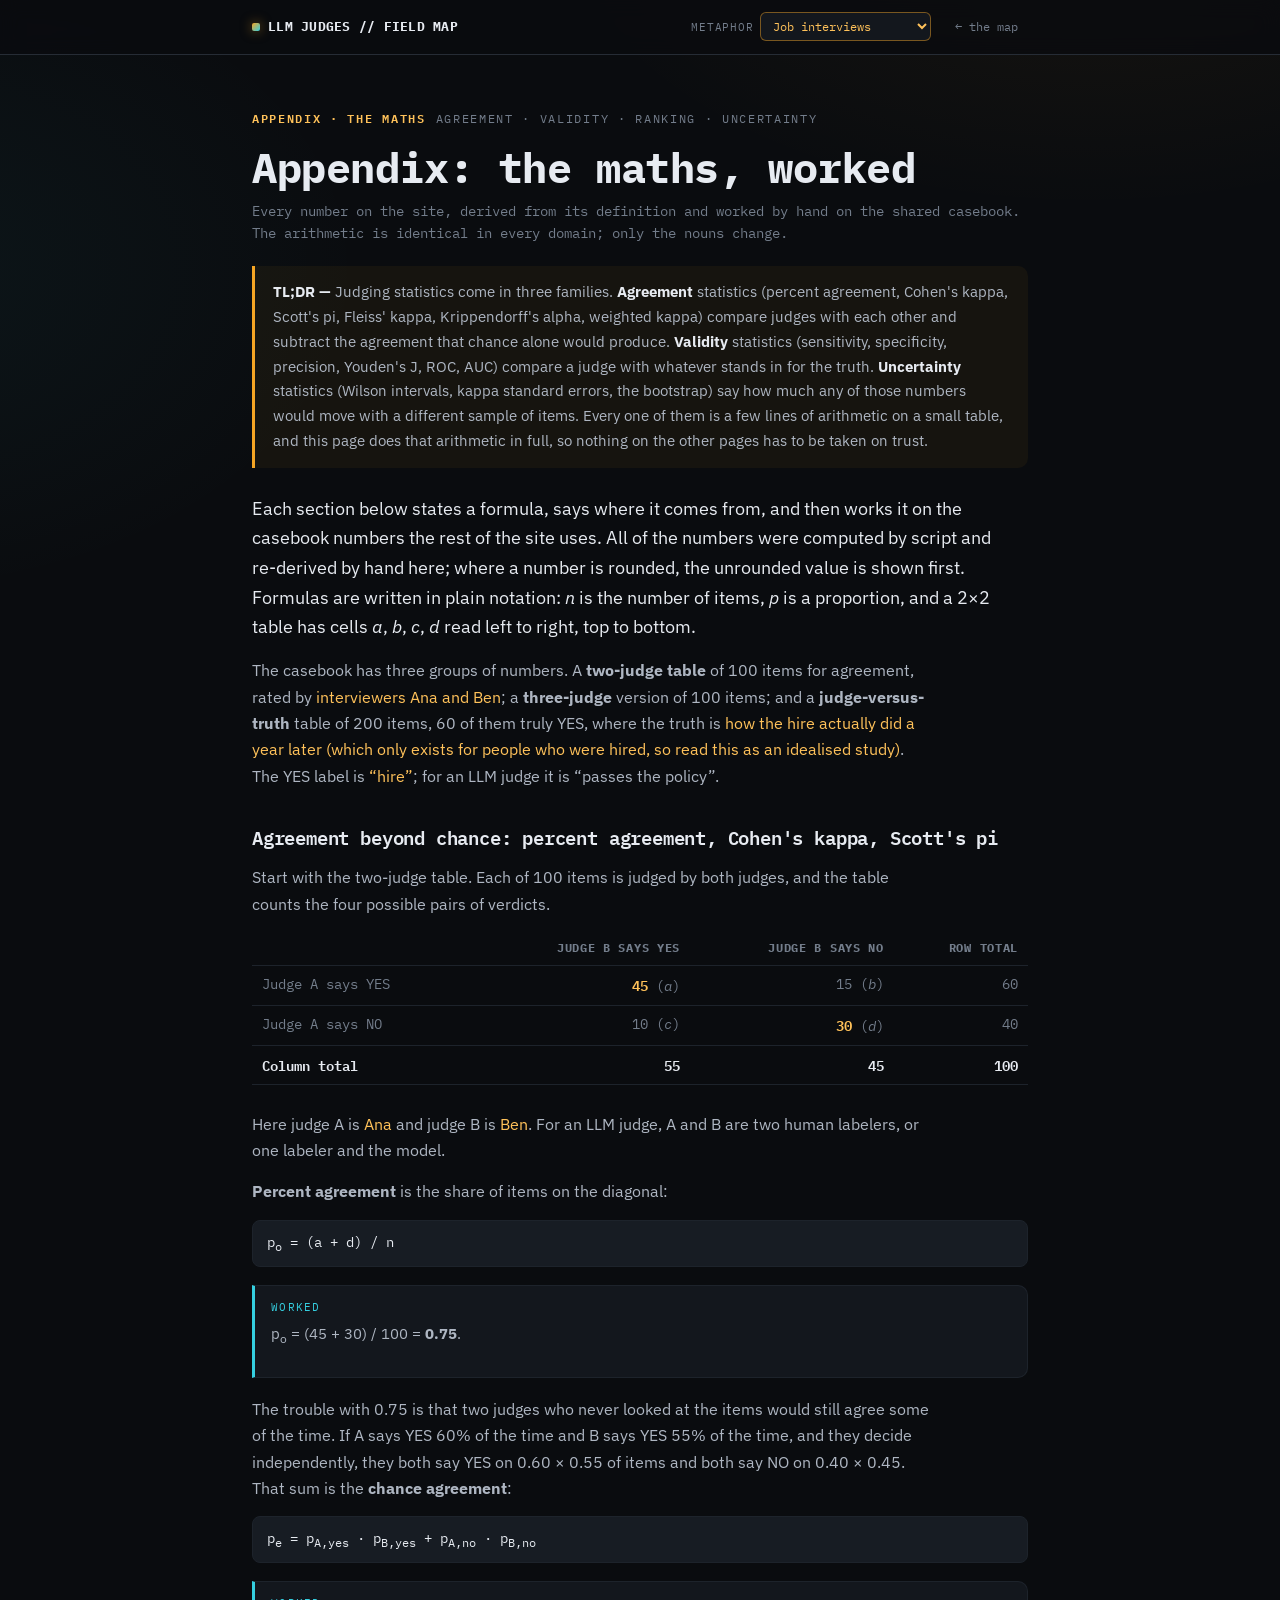
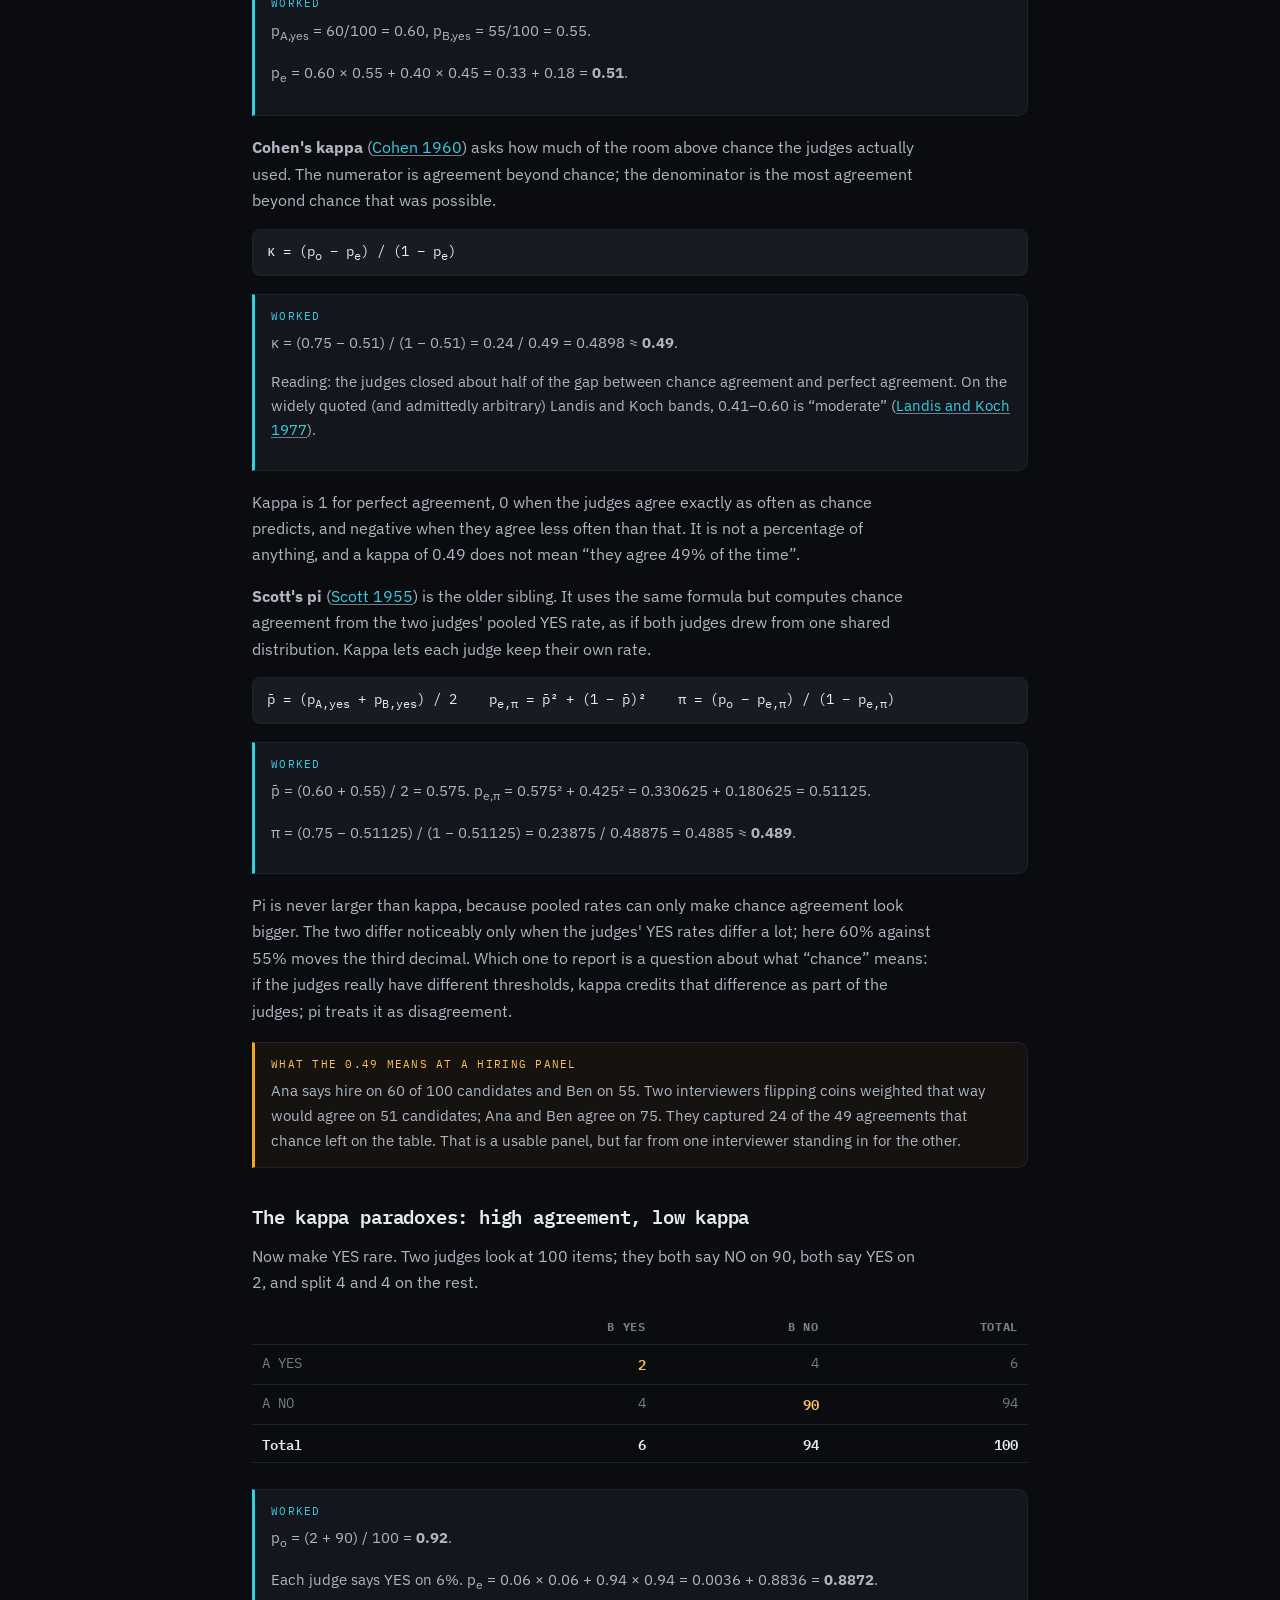
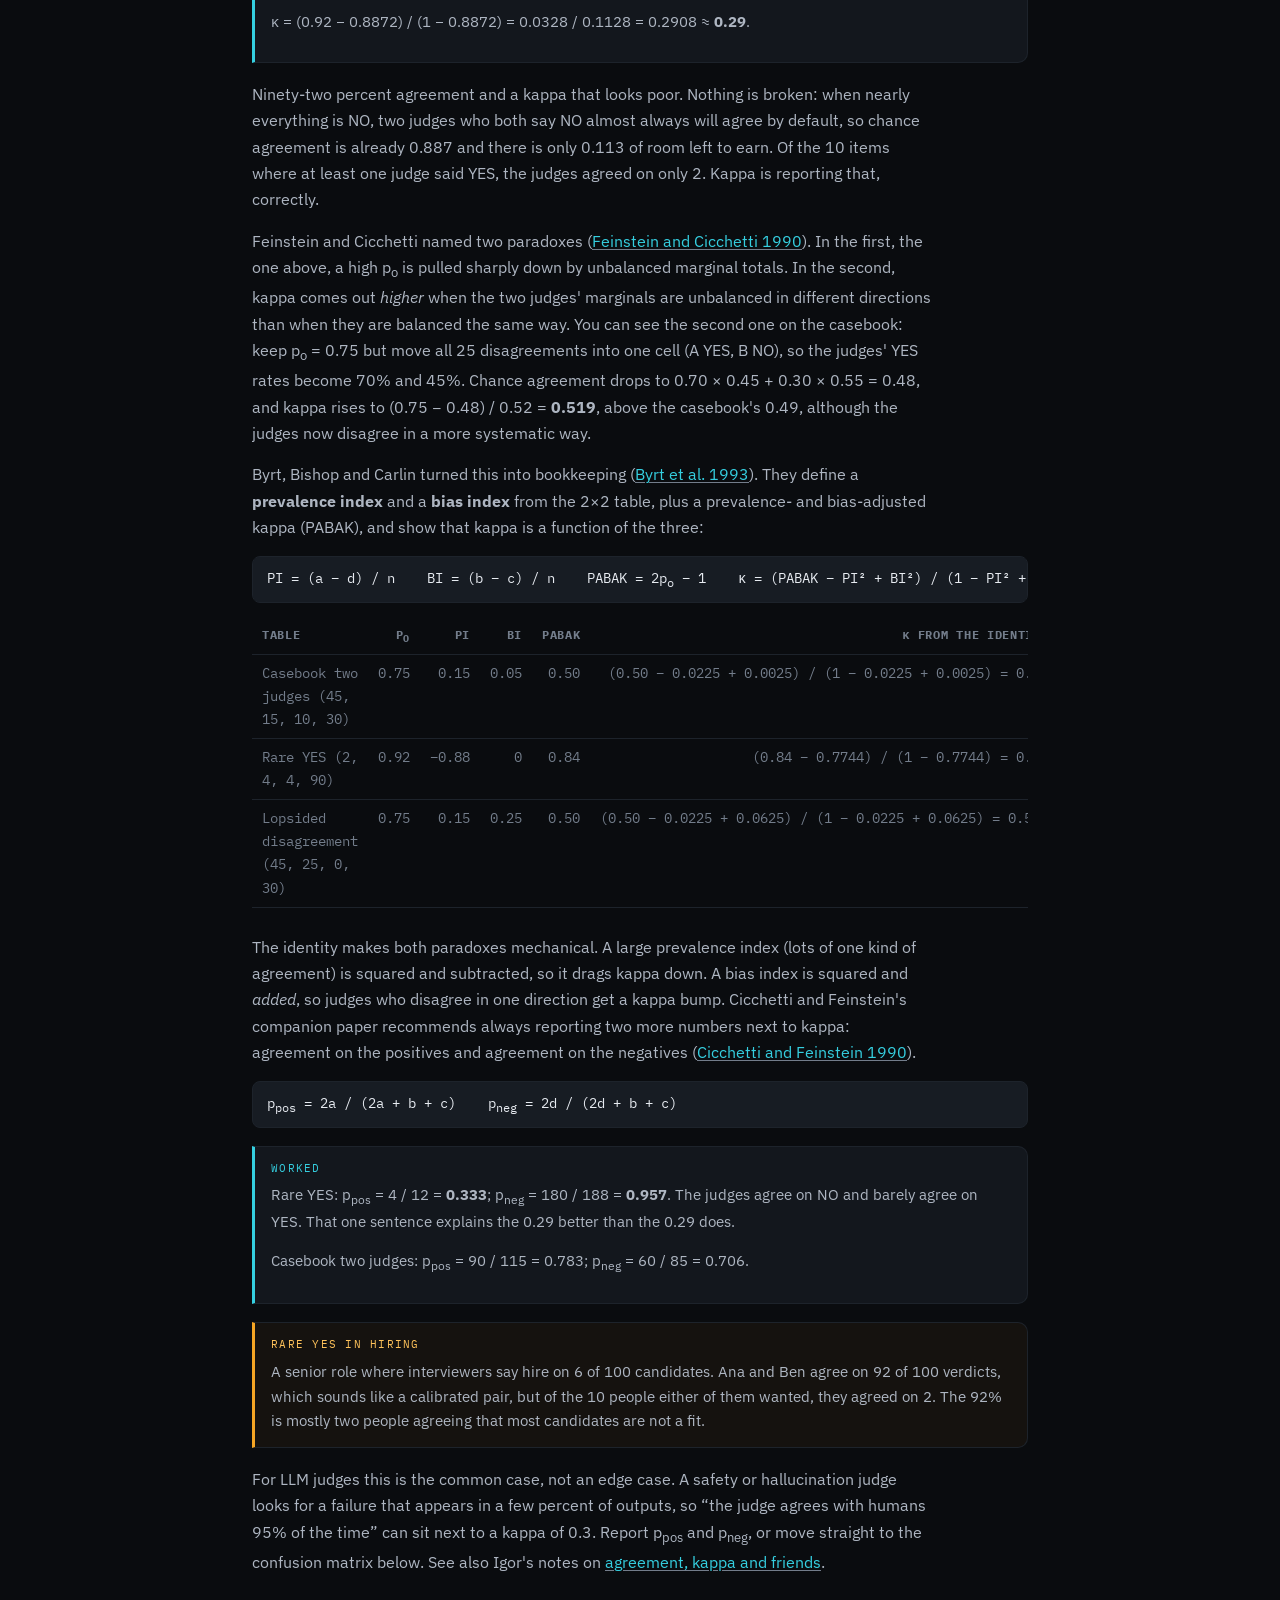
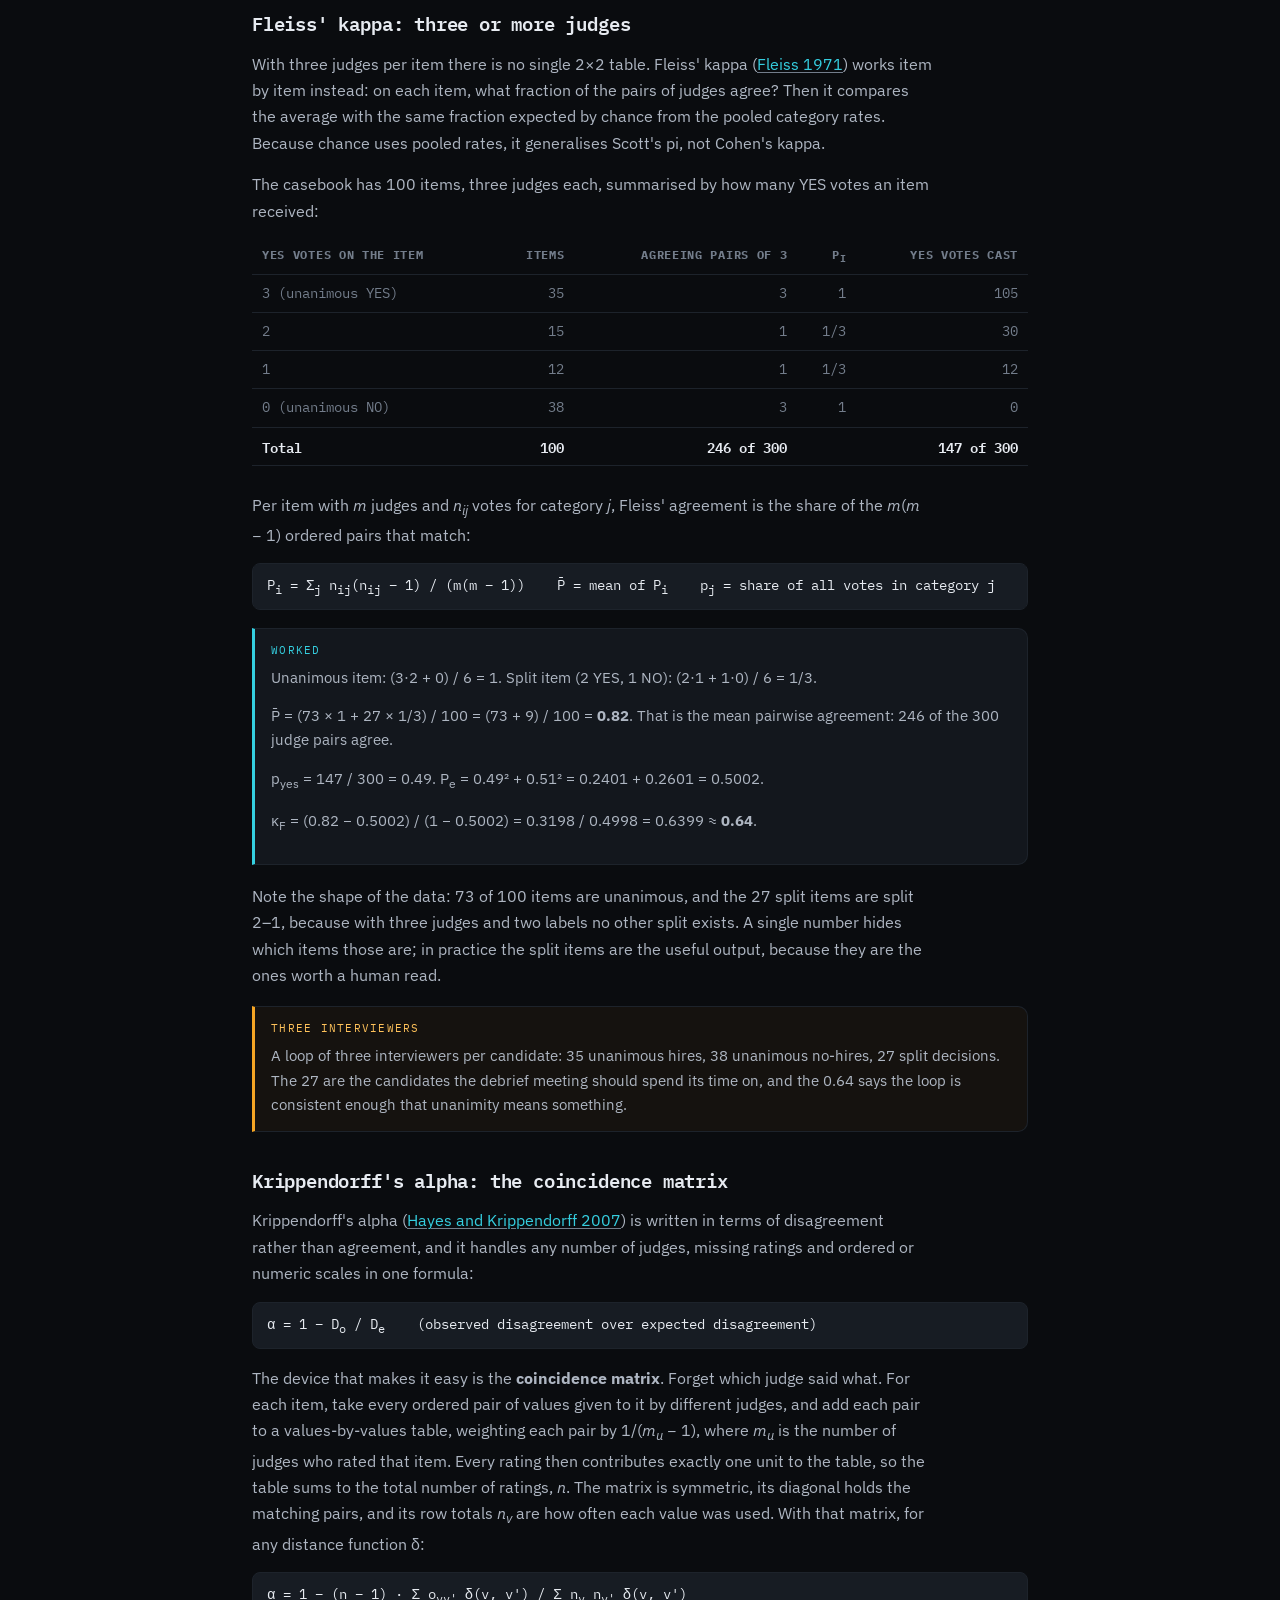
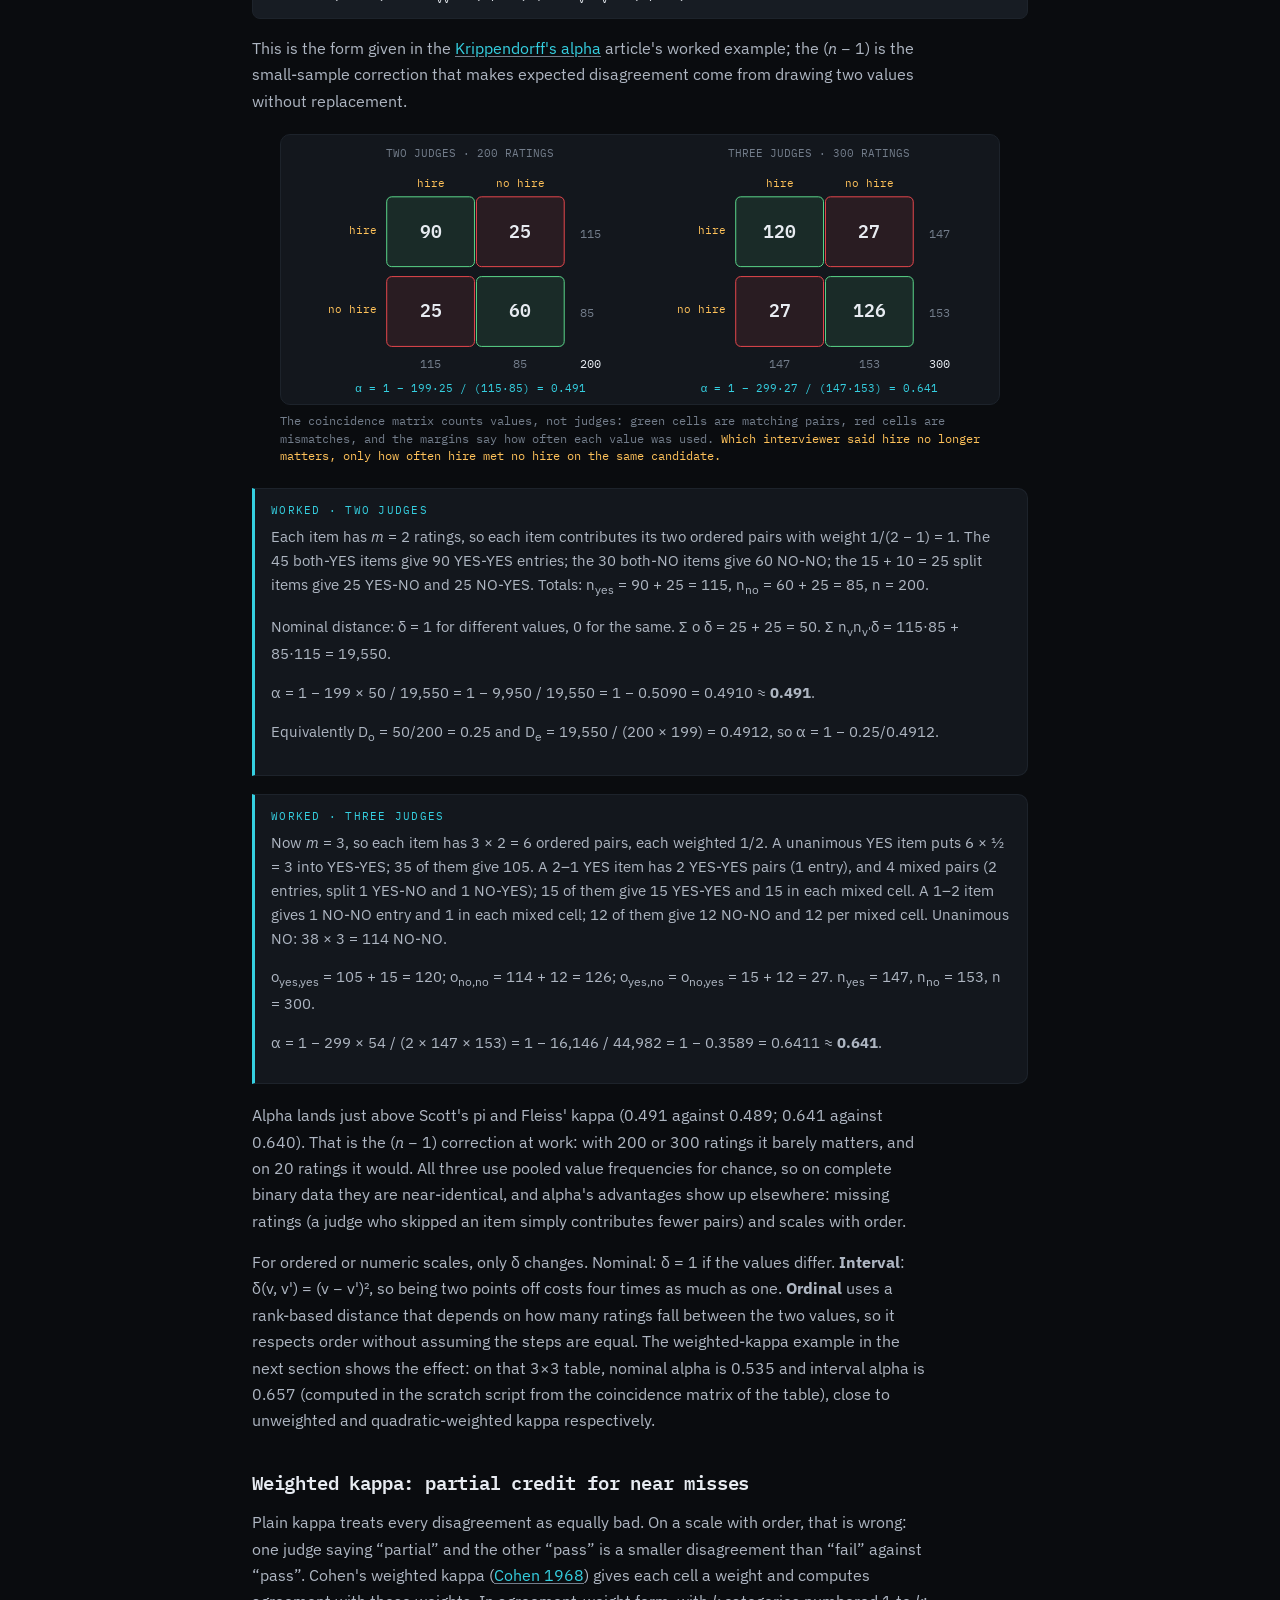
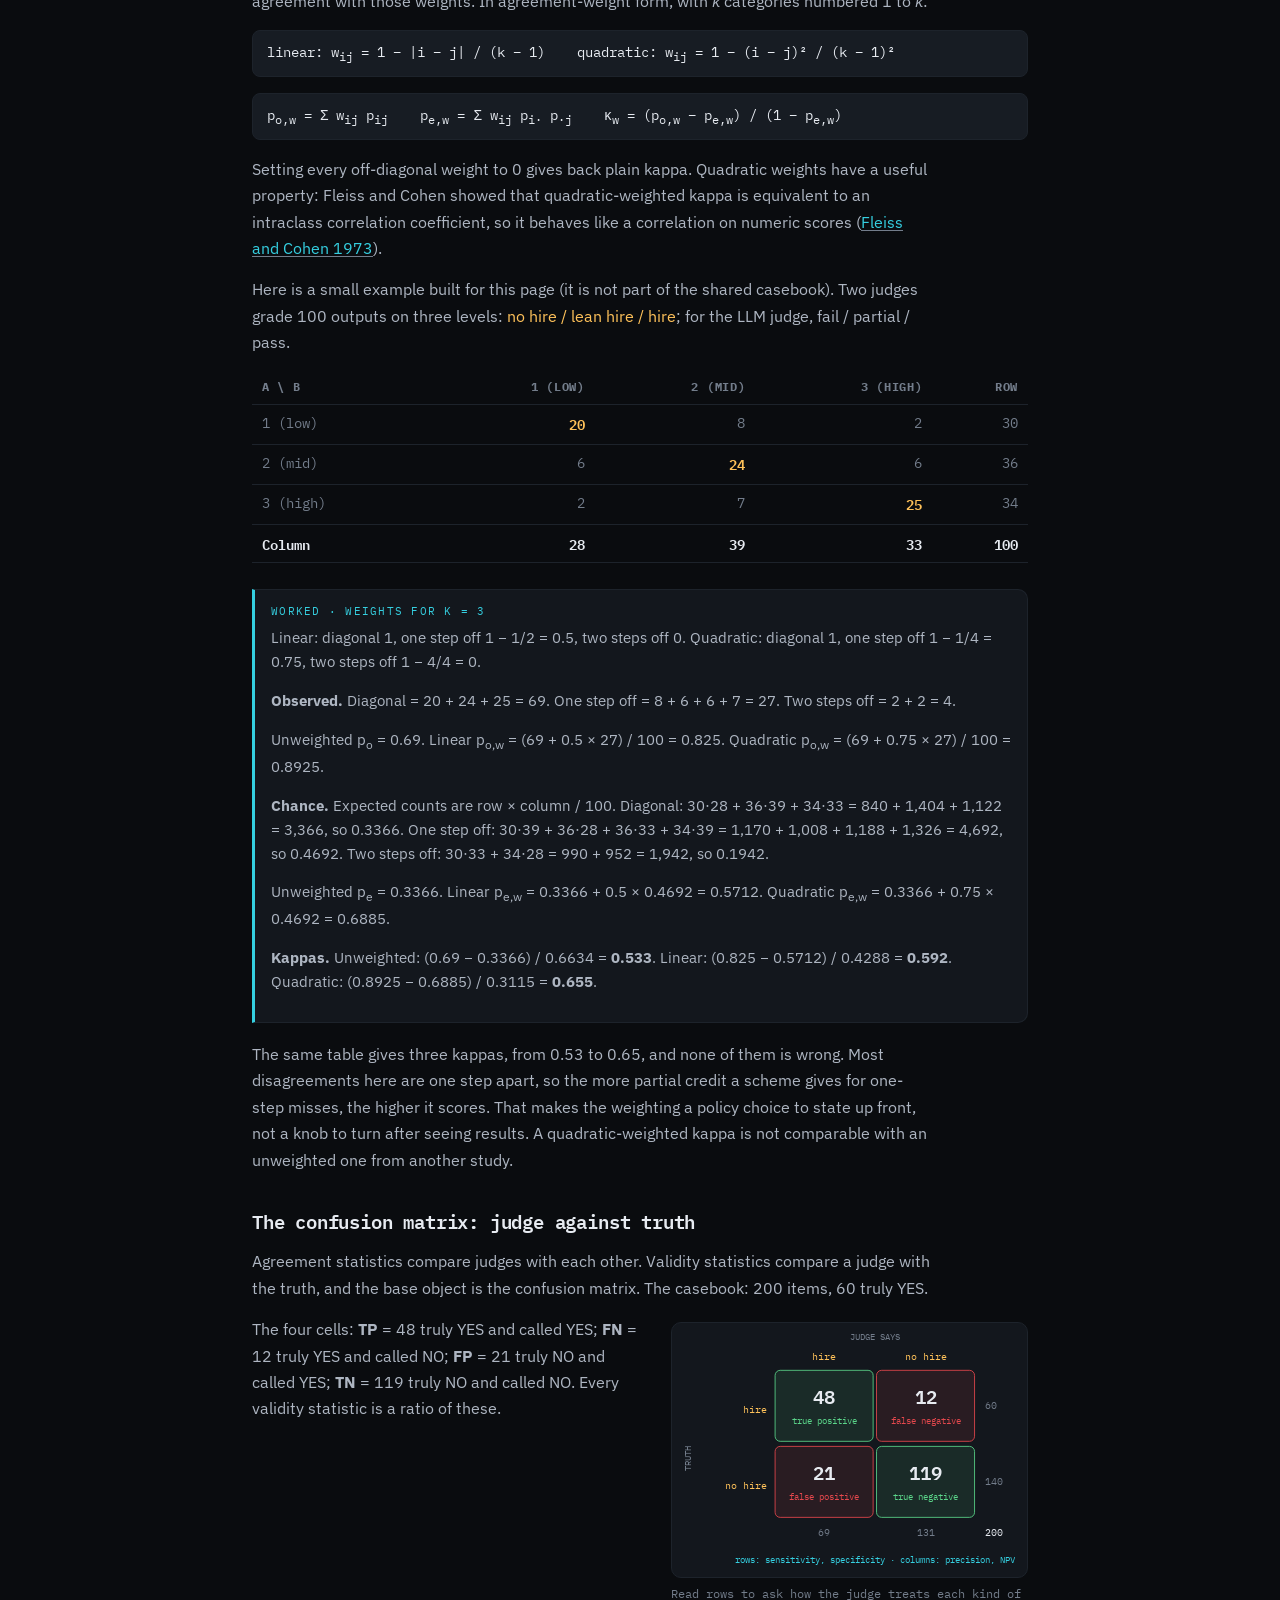
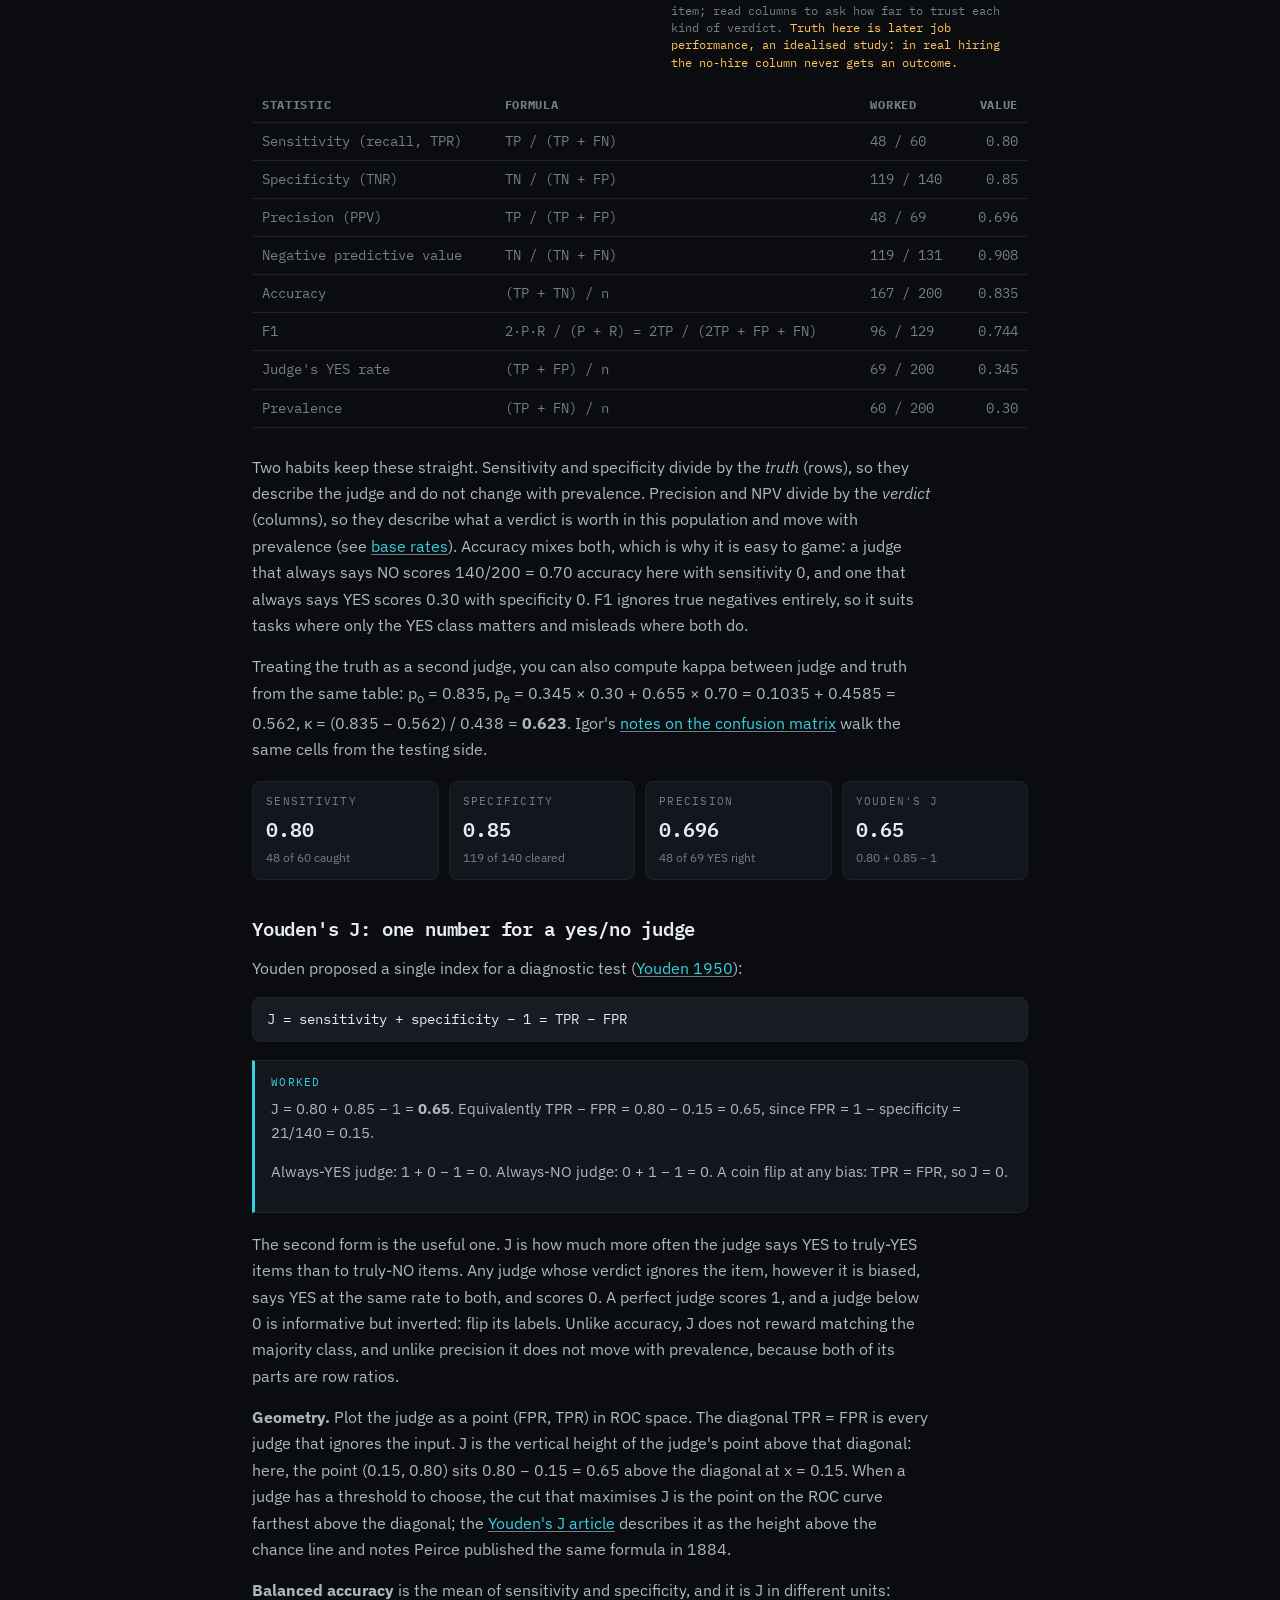
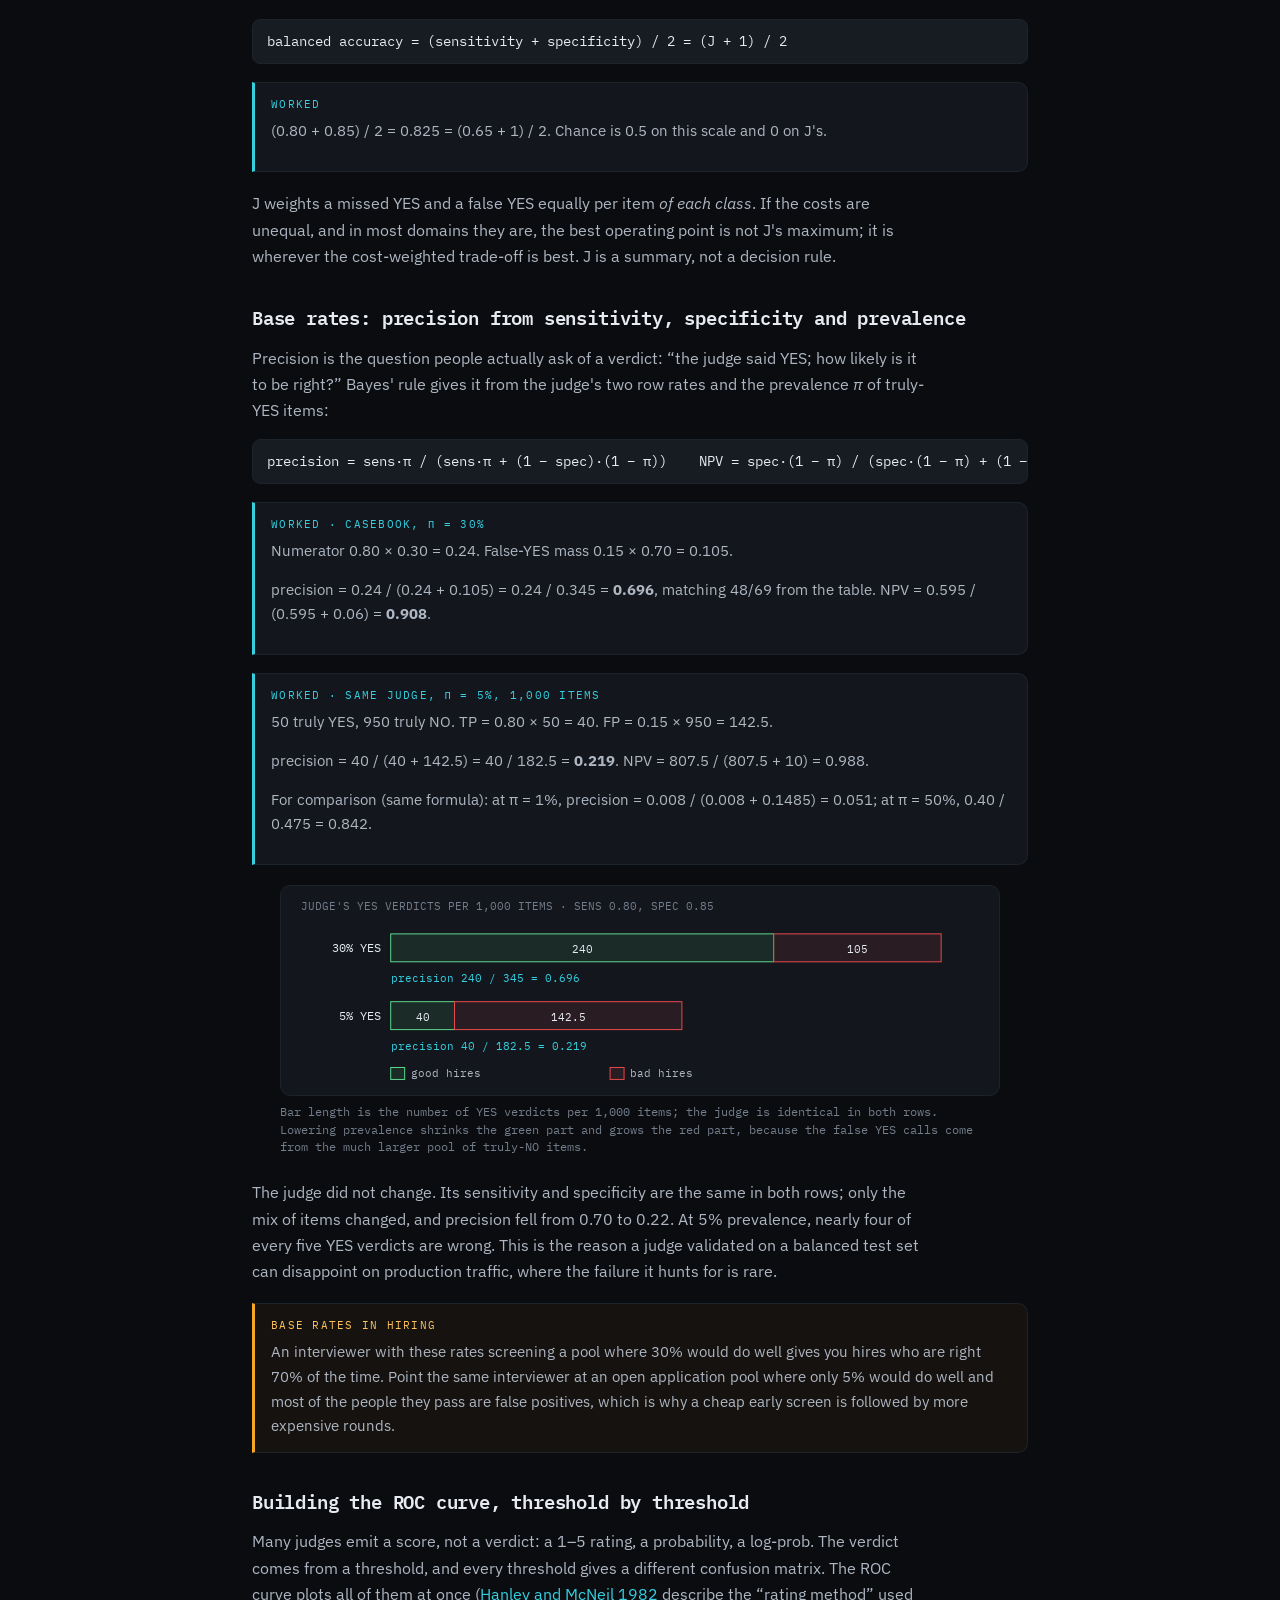
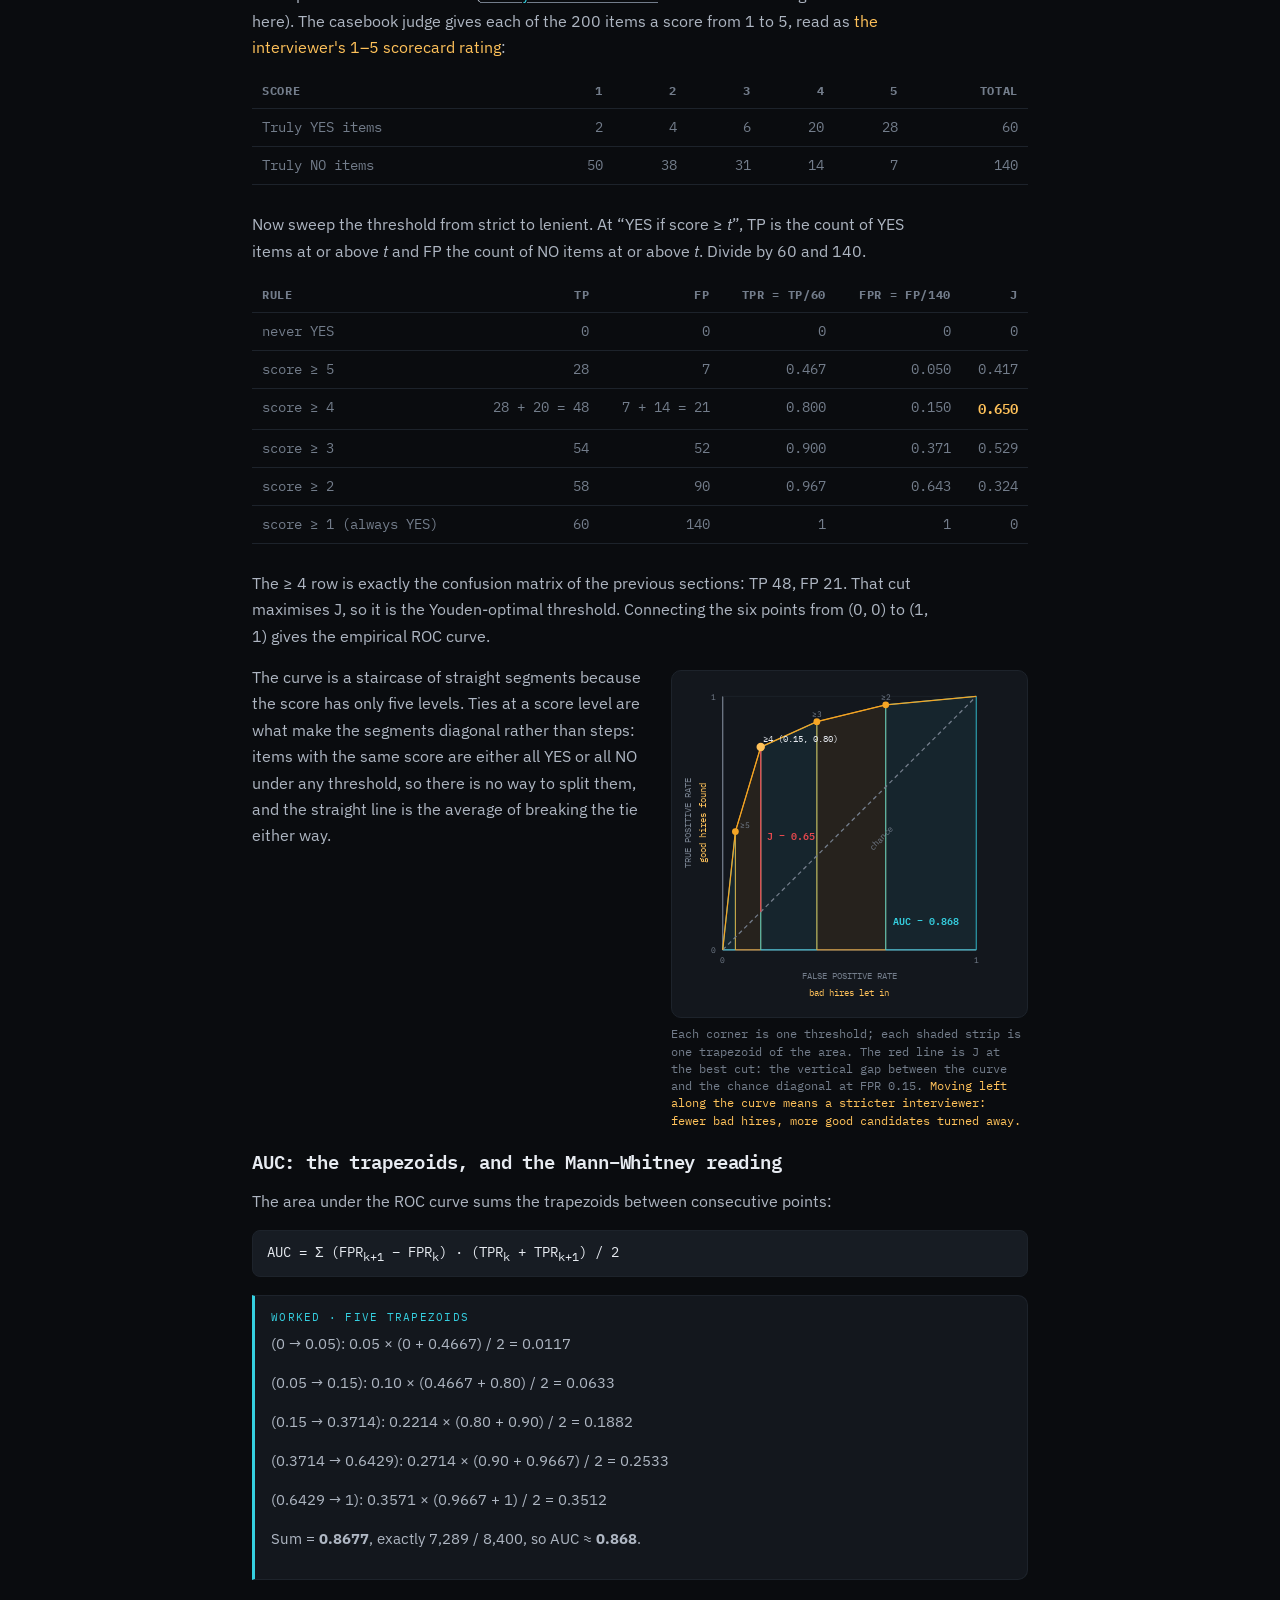
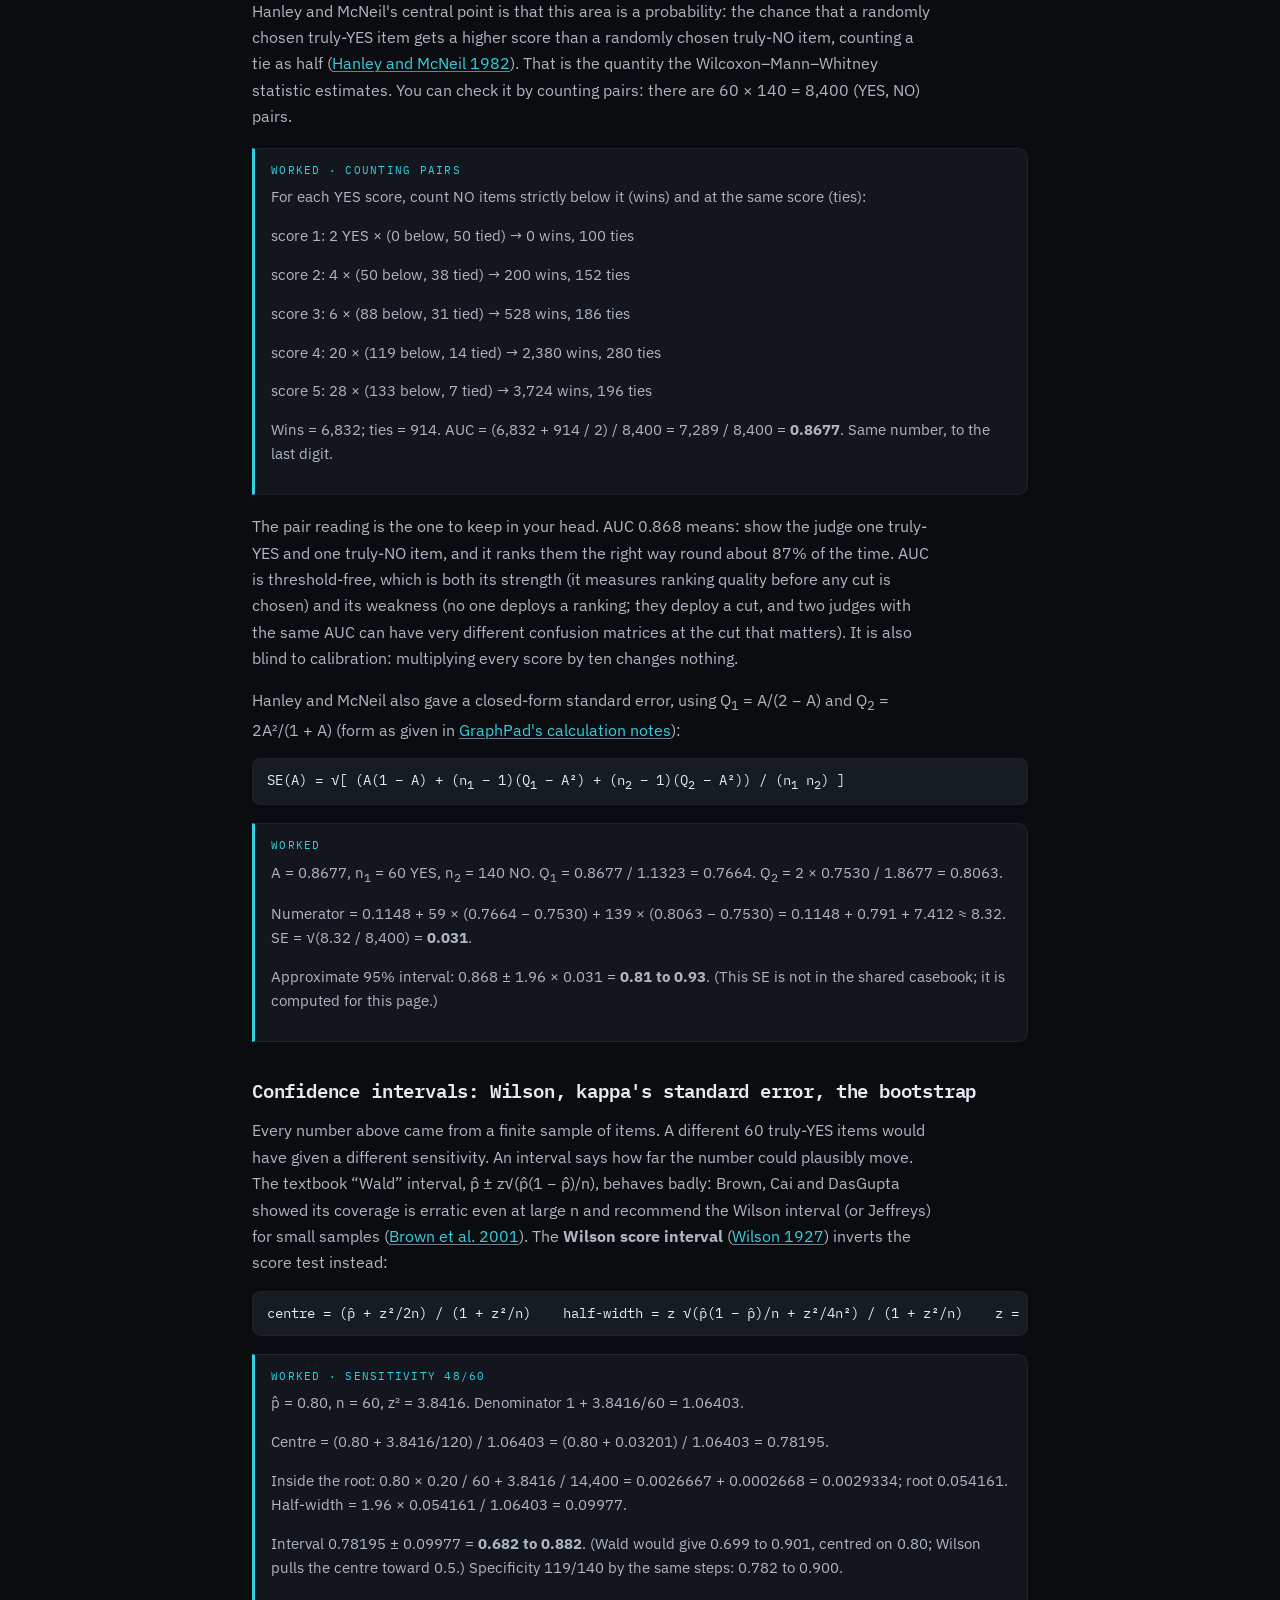
==== commit ae051dcd: "Load the shared private comments mode (annotate.js) on every page Inert unless ?annotate=1; no UI or" ====
--- a/parts/math.html
+++ b/parts/math.html
@@ -395,5 +395,7 @@
 </main>
 <footer>Original explanation, compiled November 2026. Every number on this page was recomputed by script from the shared casebook; every example switches with the metaphor menu, and the arithmetic never does. Part of <a href="../index.html">LLM Judges, mapped</a>.</footer>
 <script src="../fig.js" defer></script>
+<!-- Private comments mode, inert unless ?annotate=1 (see assets/annotate.js in idvorkin-ai-tools.github.io) -->
+<script src="https://idvorkin-ai-tools.github.io/assets/annotate.js" defer></script>
 </body>
 </html>
--- a/paper.css
+++ b/paper.css
@@ -280,3 +280,5 @@
 table.rosetta th button{all:unset;cursor:pointer;color:inherit;border-bottom:1px dashed var(--ink-dim)}
 table.rosetta th button:hover{color:var(--off-bright)}
 table.rosetta td:first-child{font-family:'IBM Plex Mono',monospace;font-size:12px;color:var(--ink-dim);white-space:nowrap}
+/* floated figures sit above positioned list items so they stay clickable */
+figure.fig{position:relative;z-index:1}
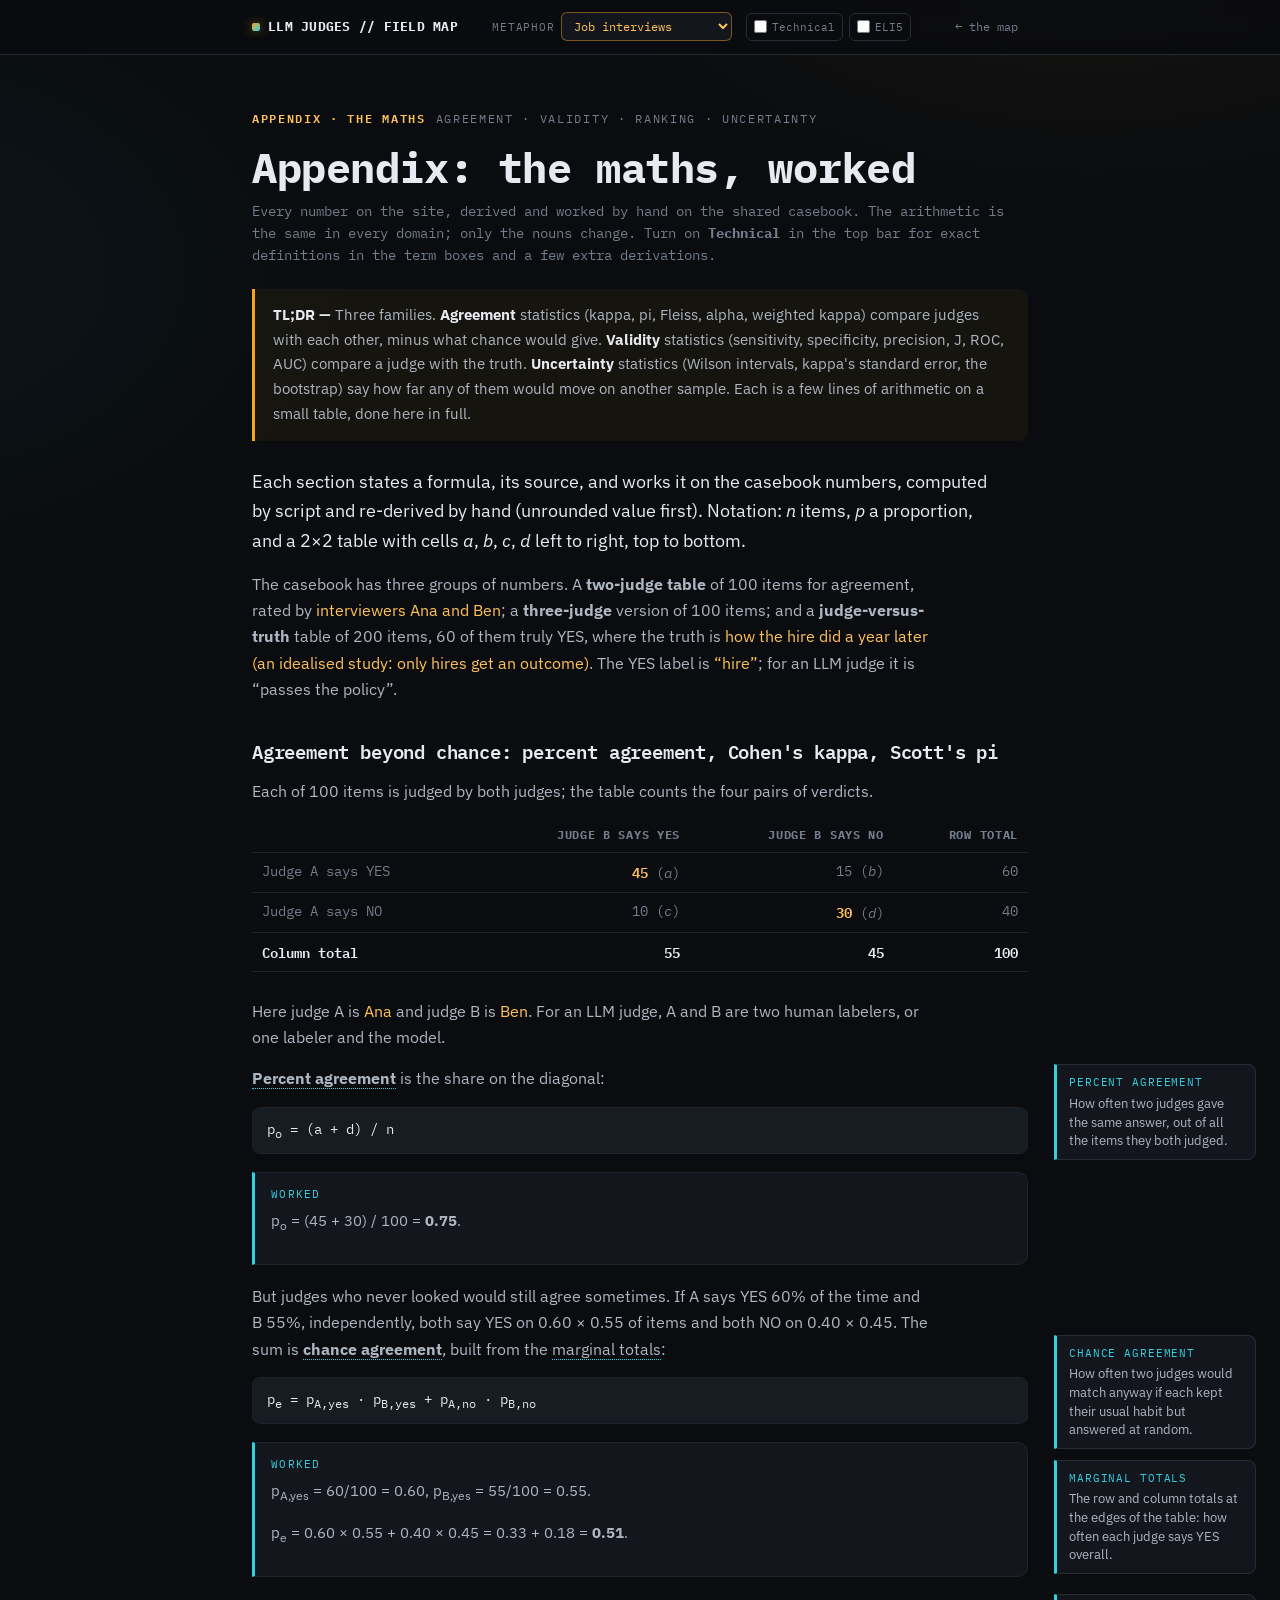
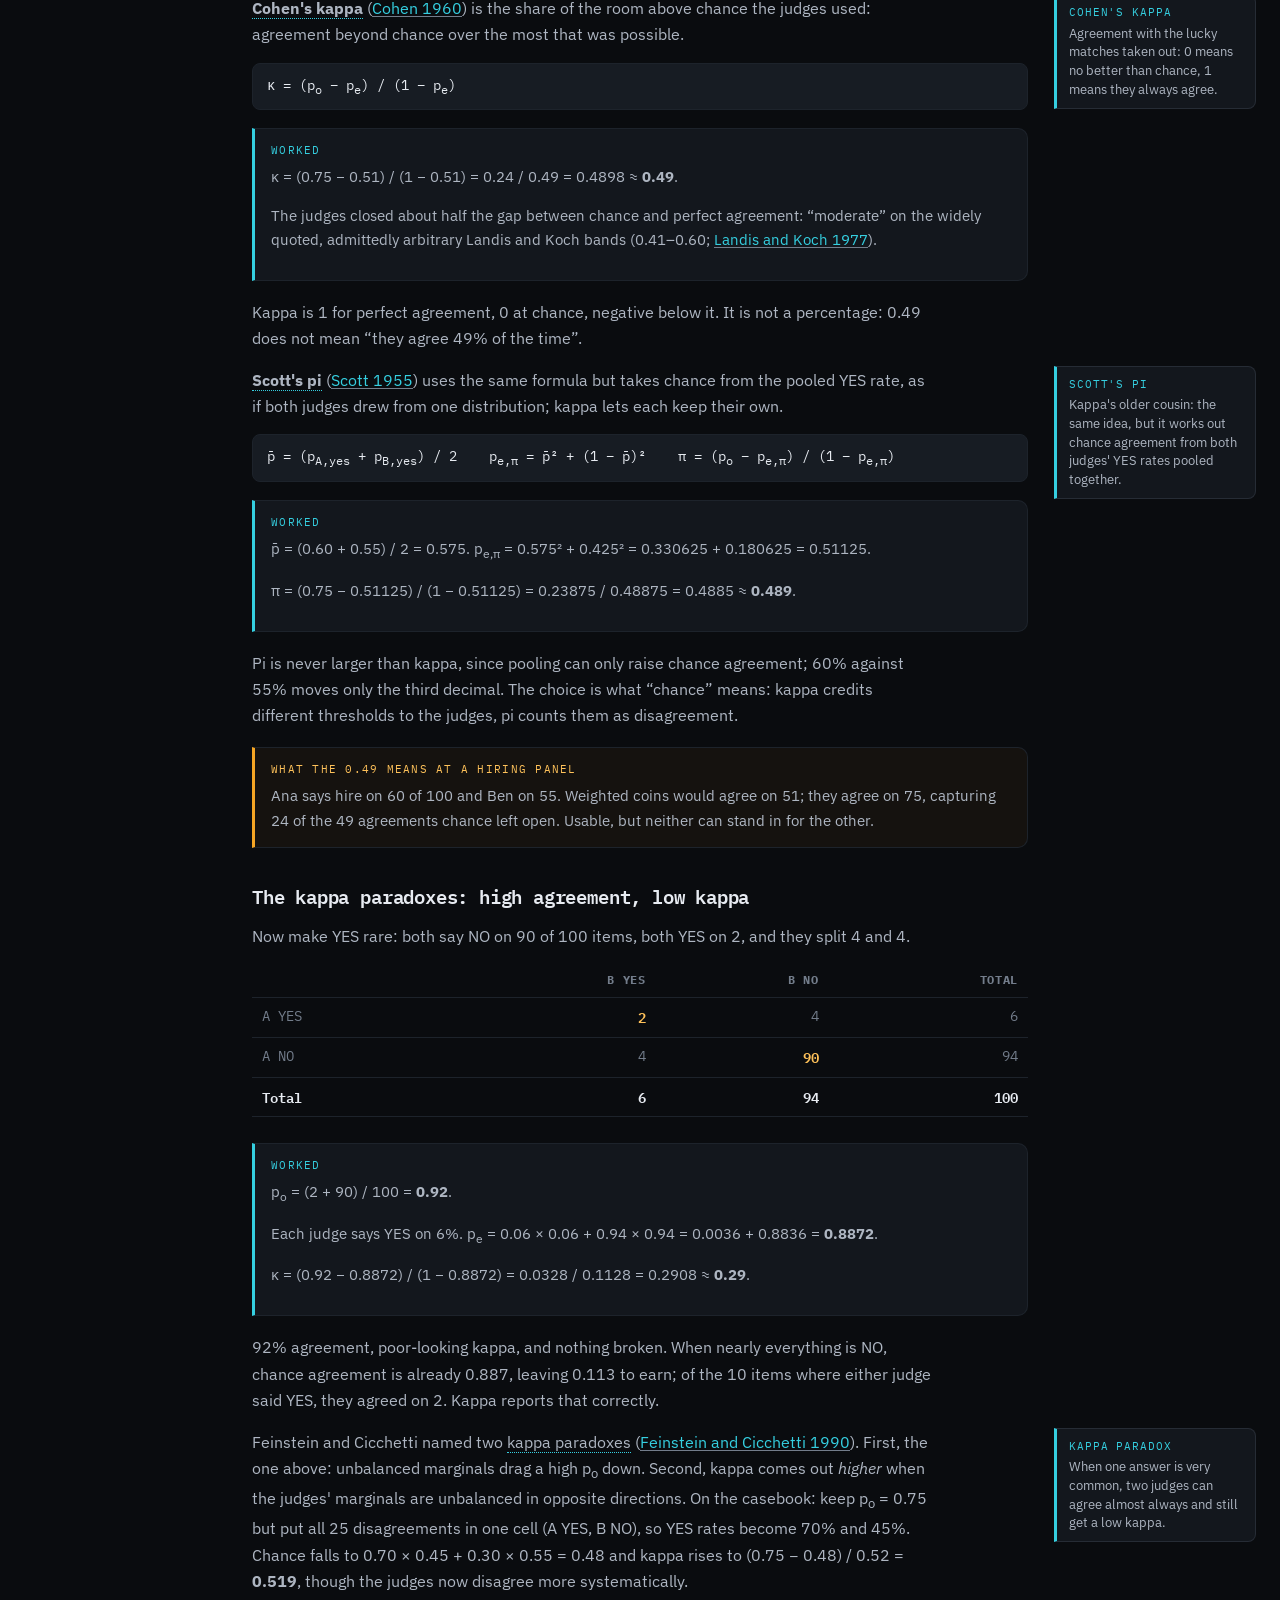
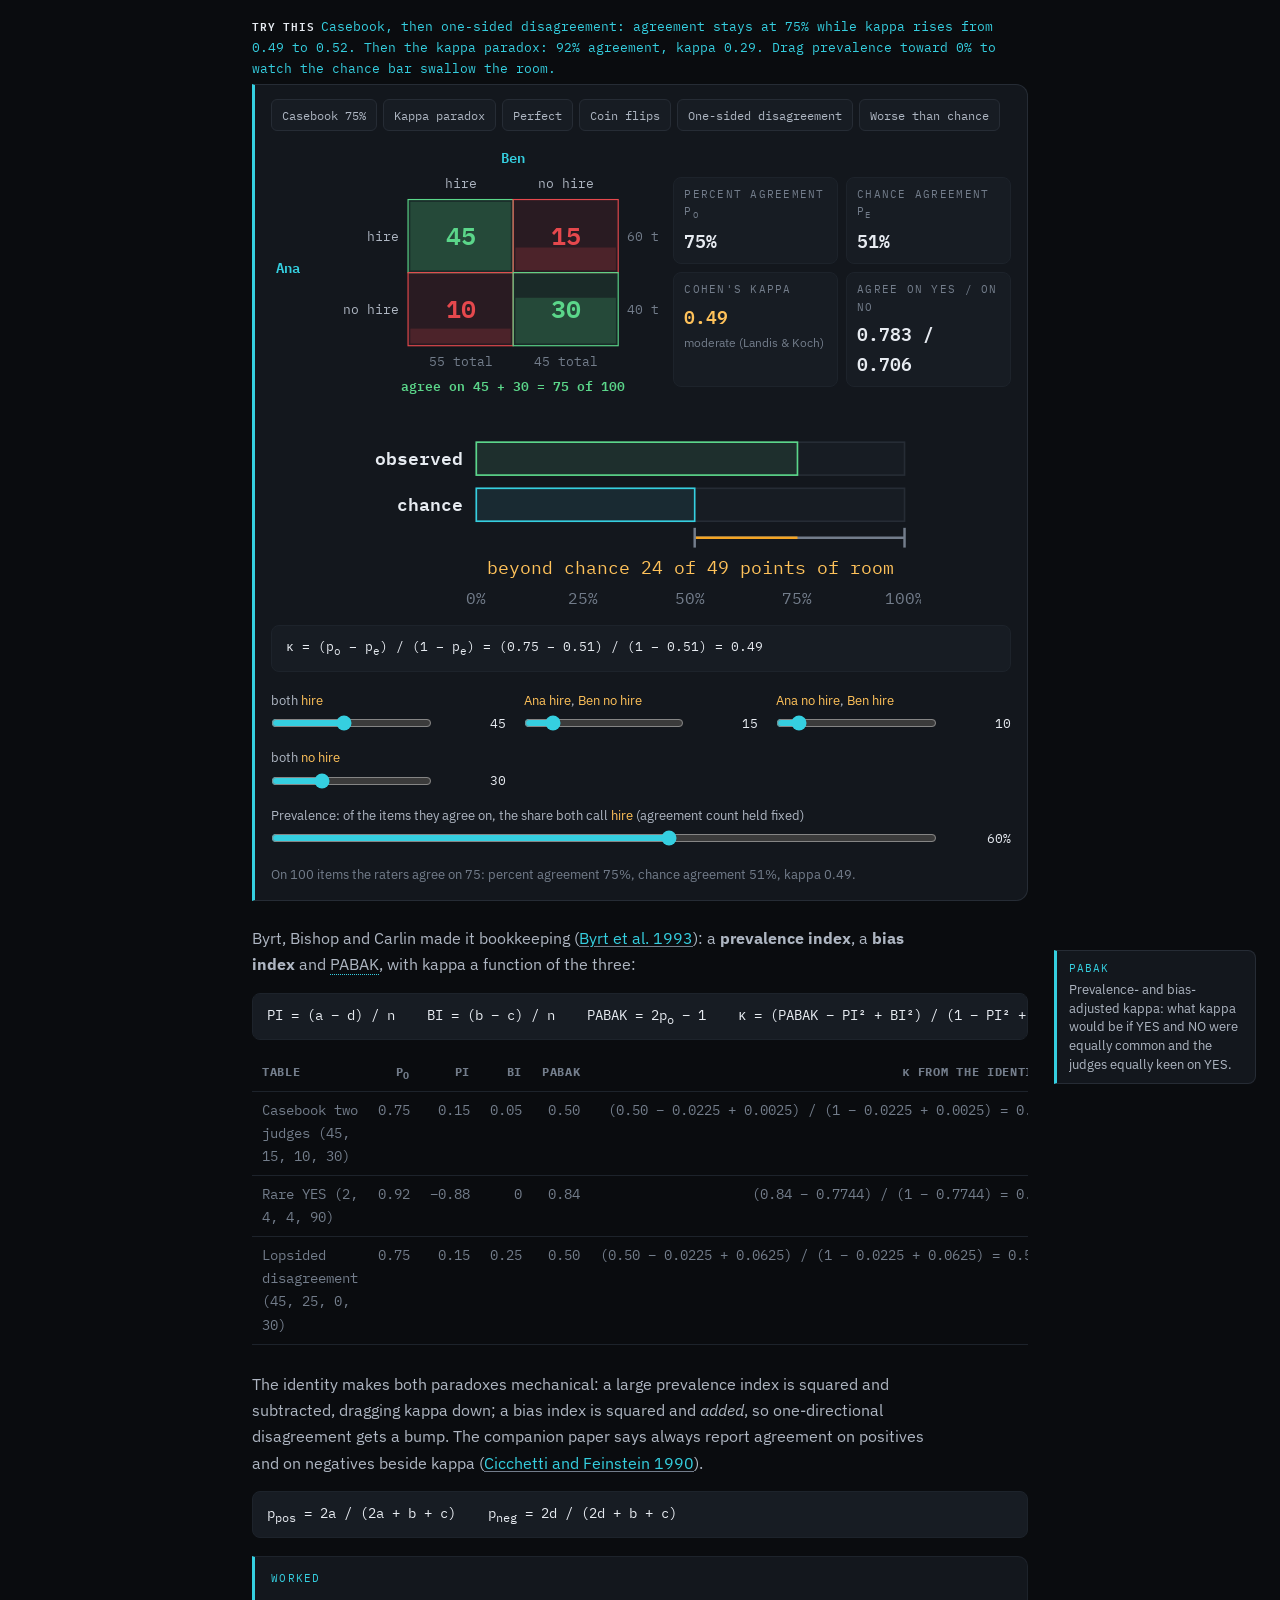
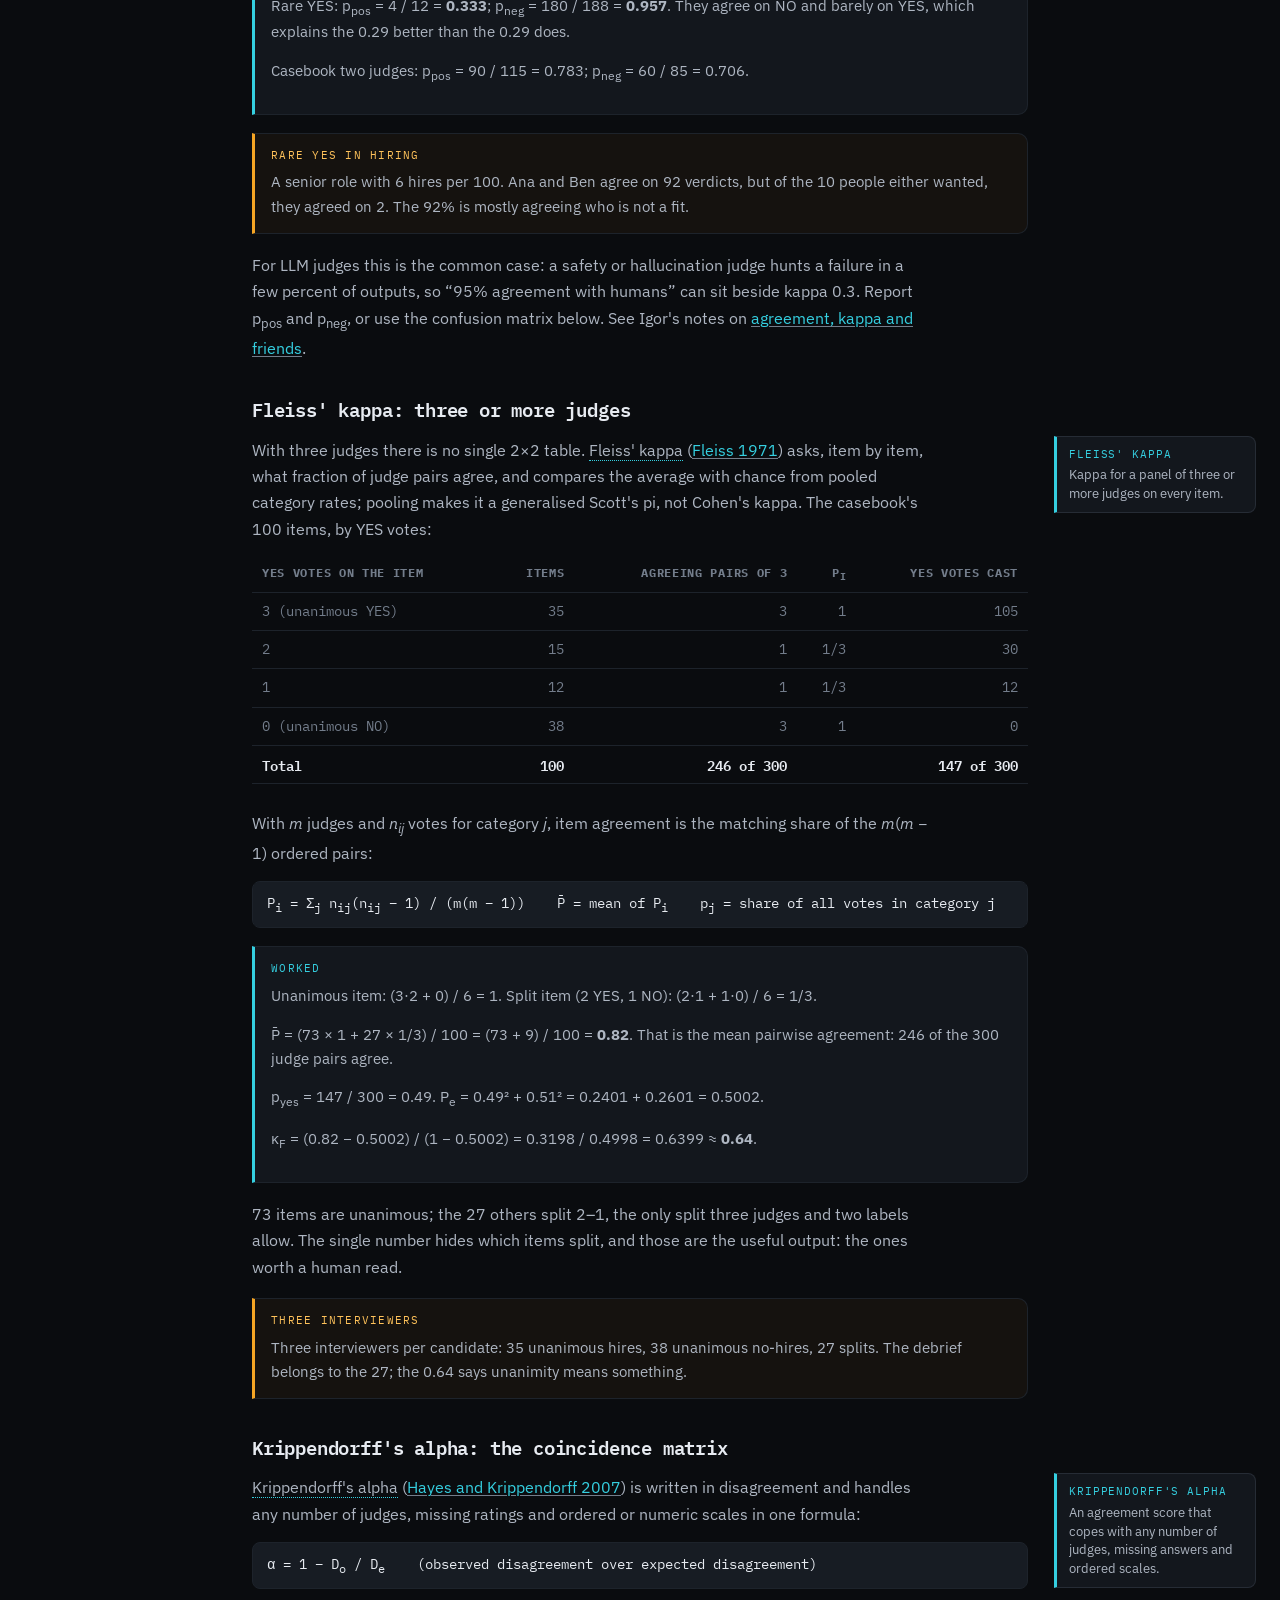
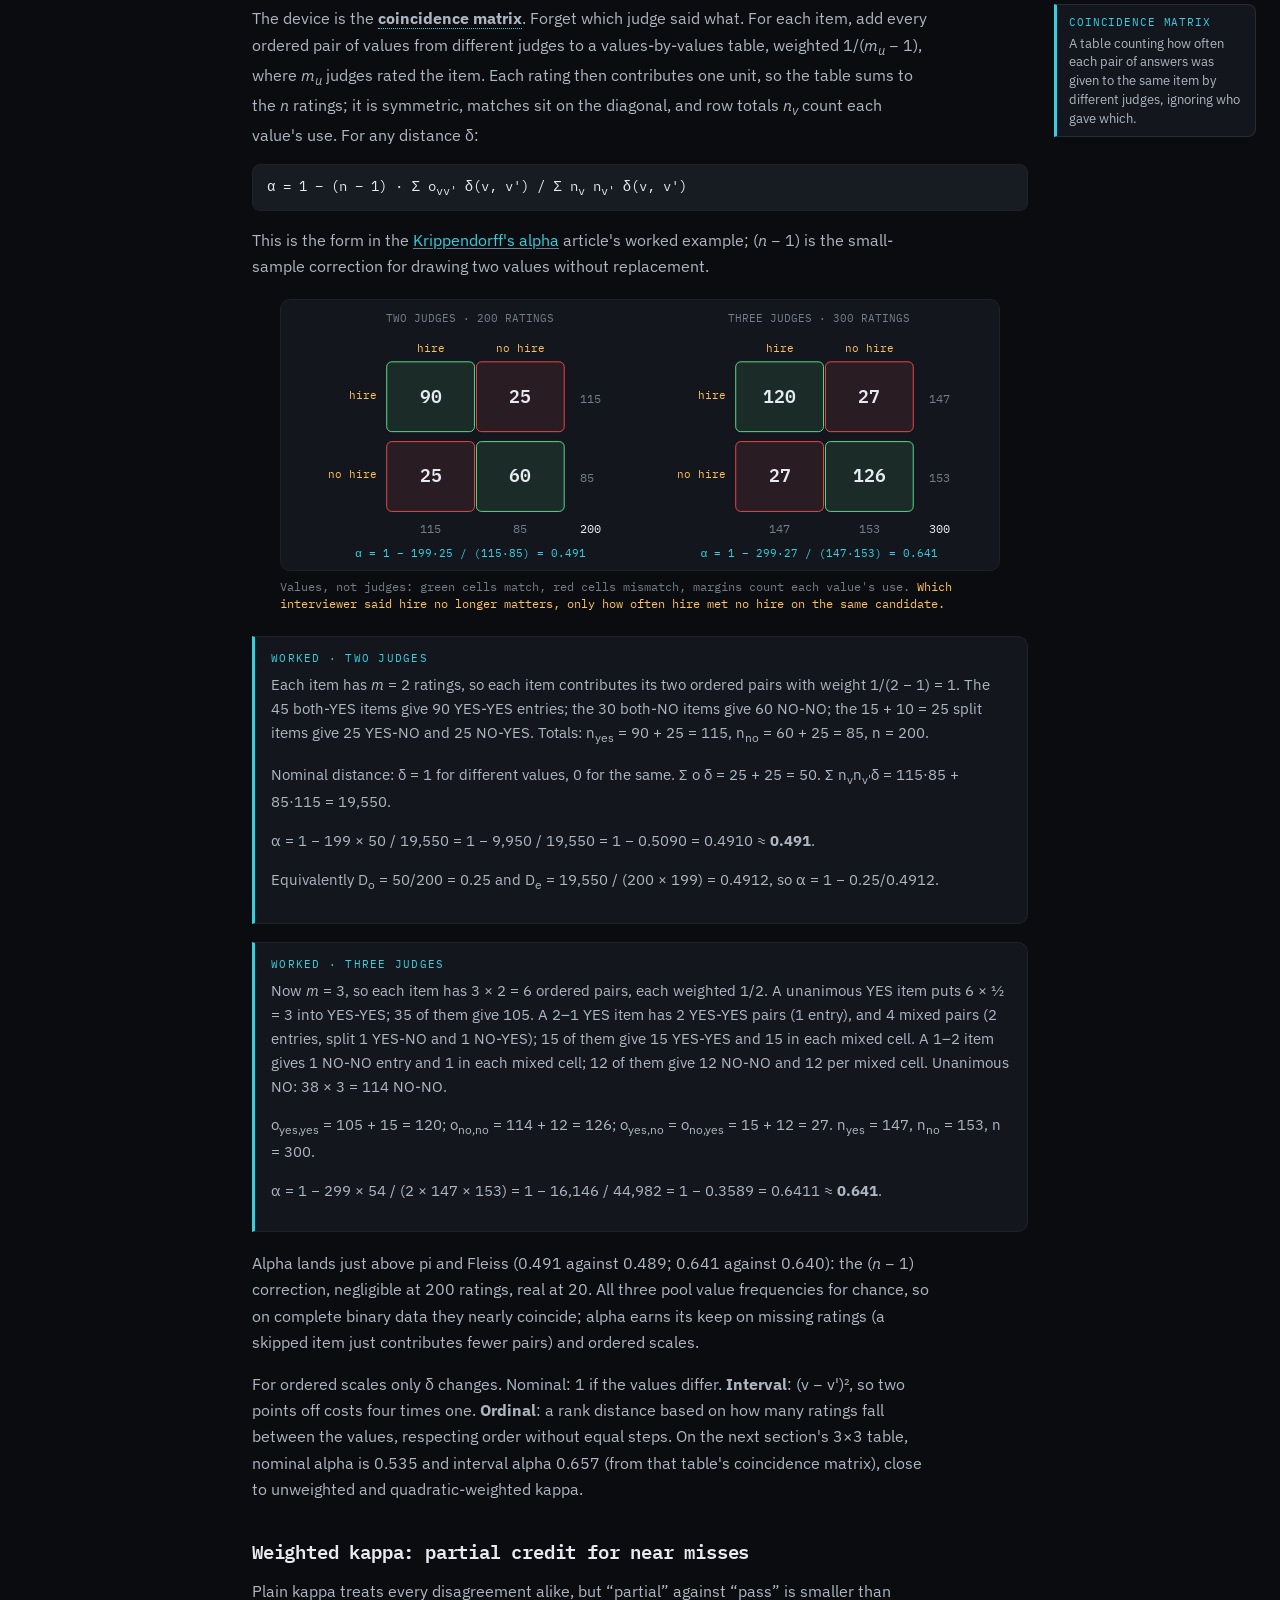
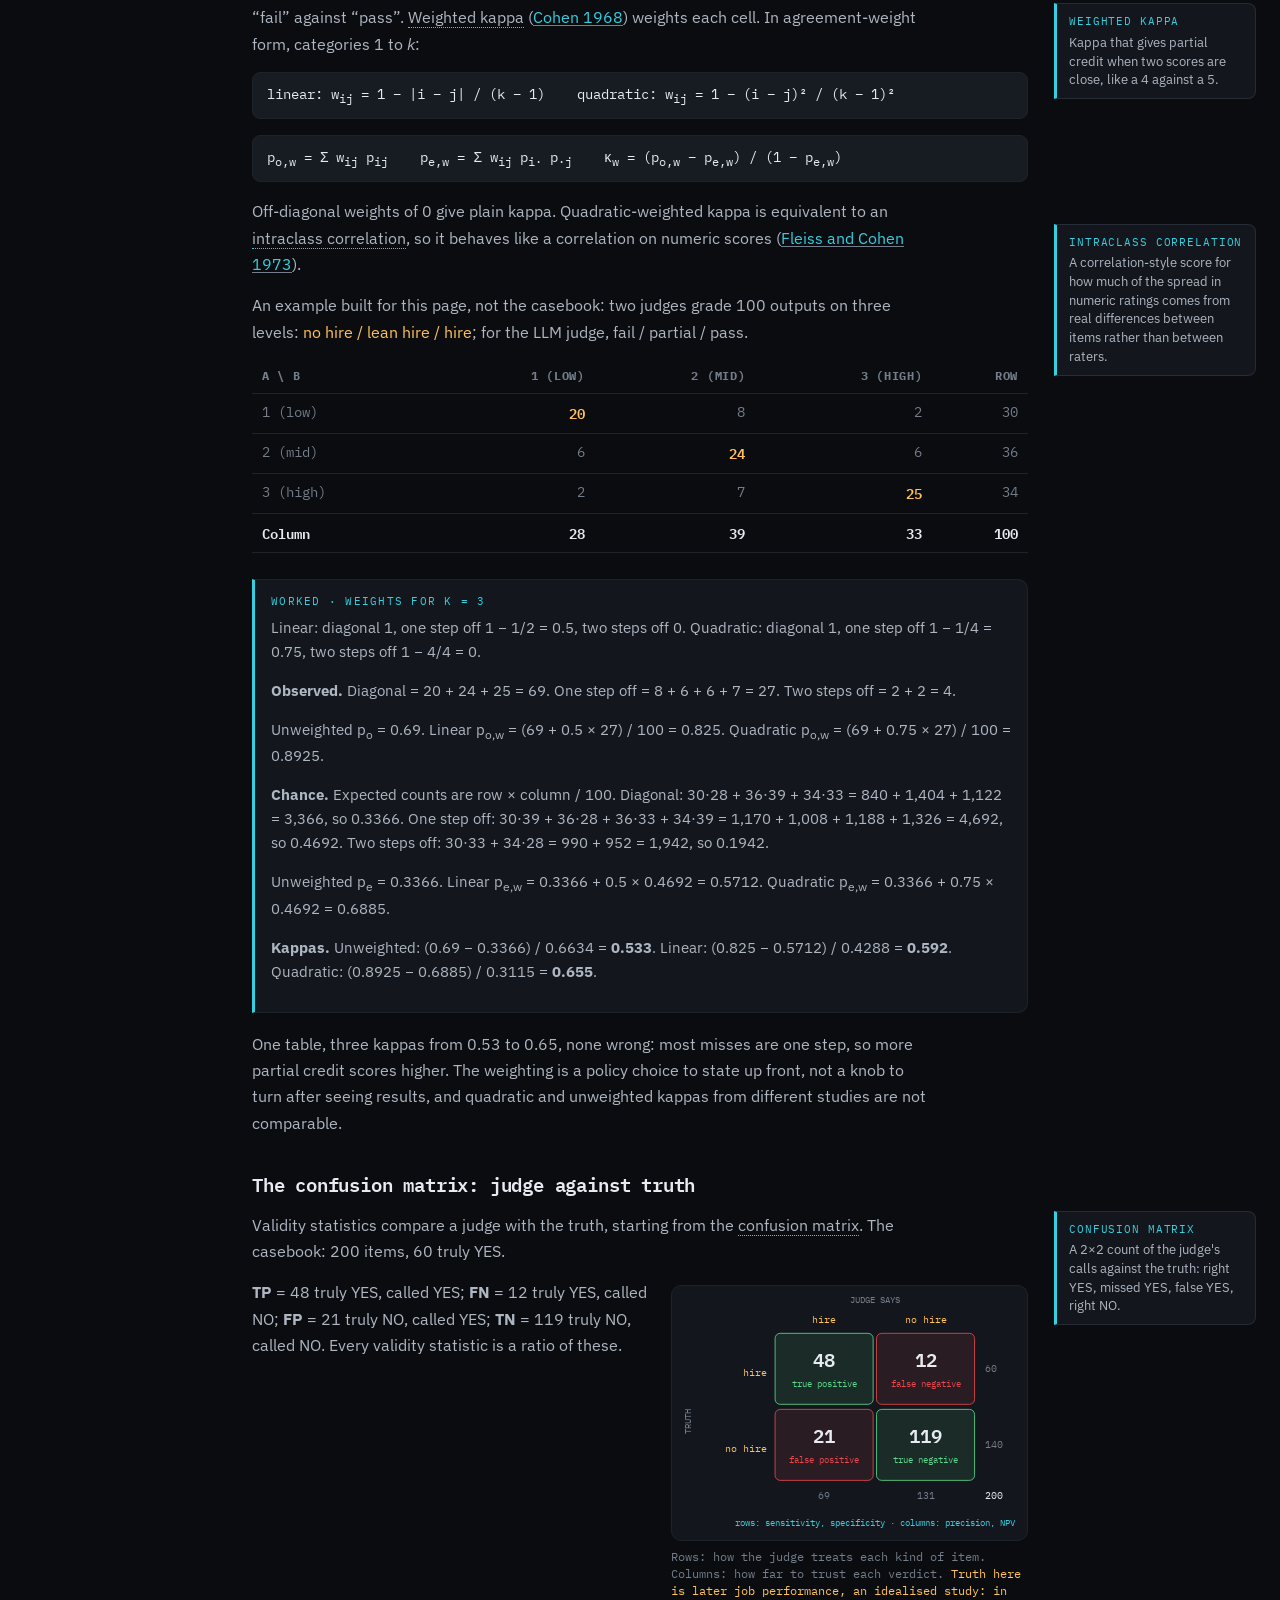
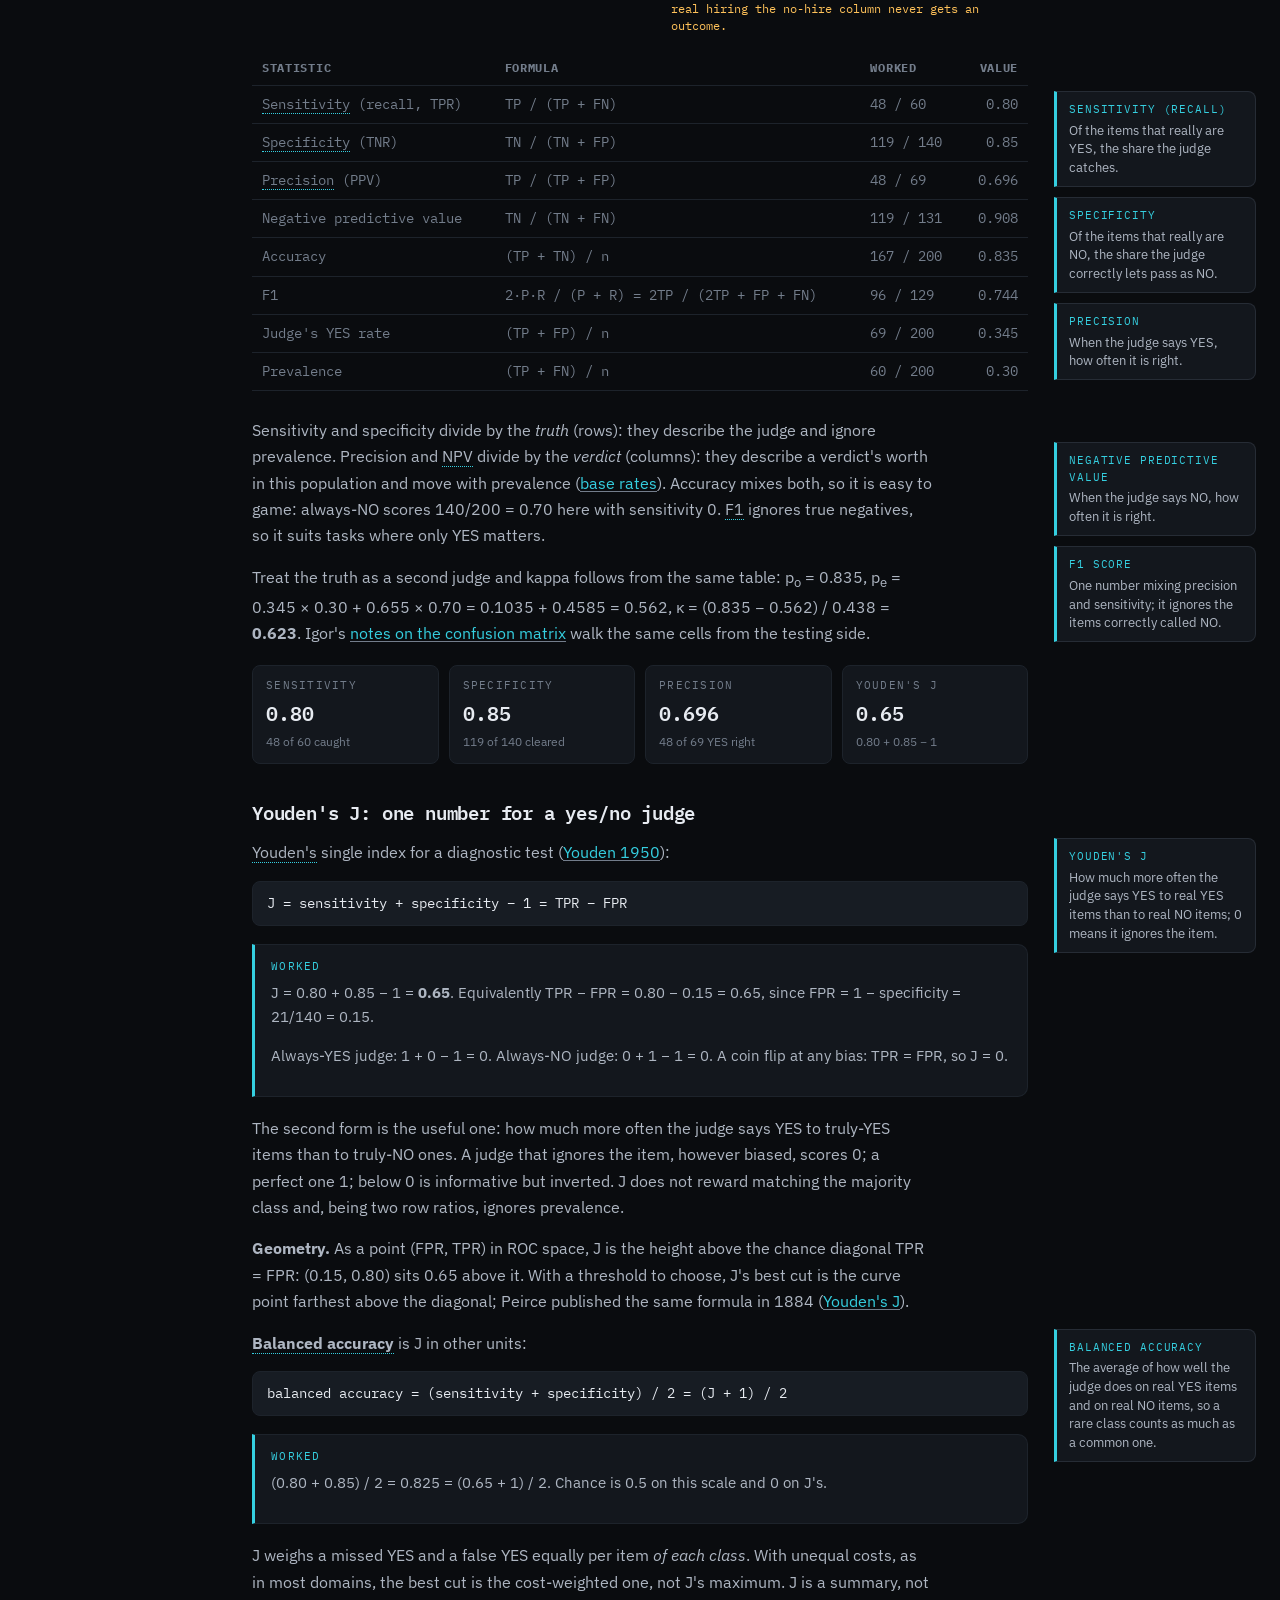
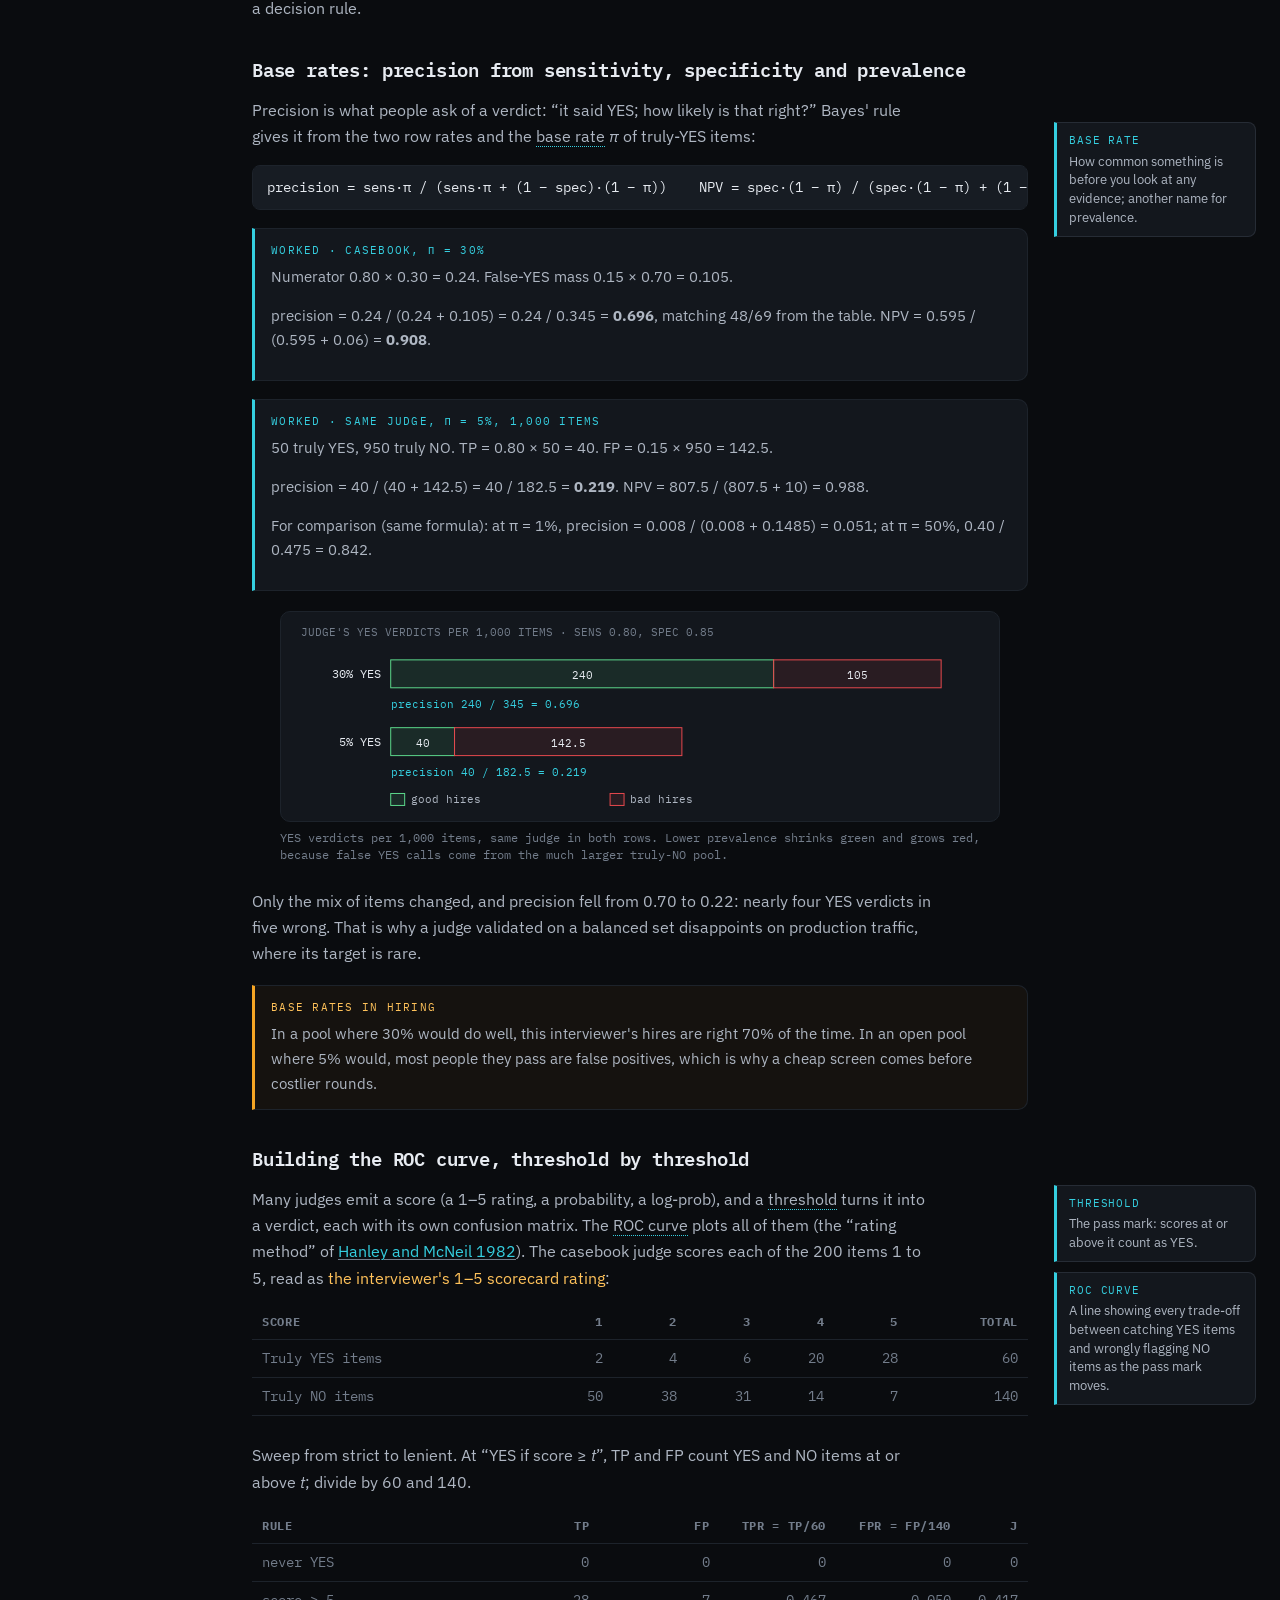
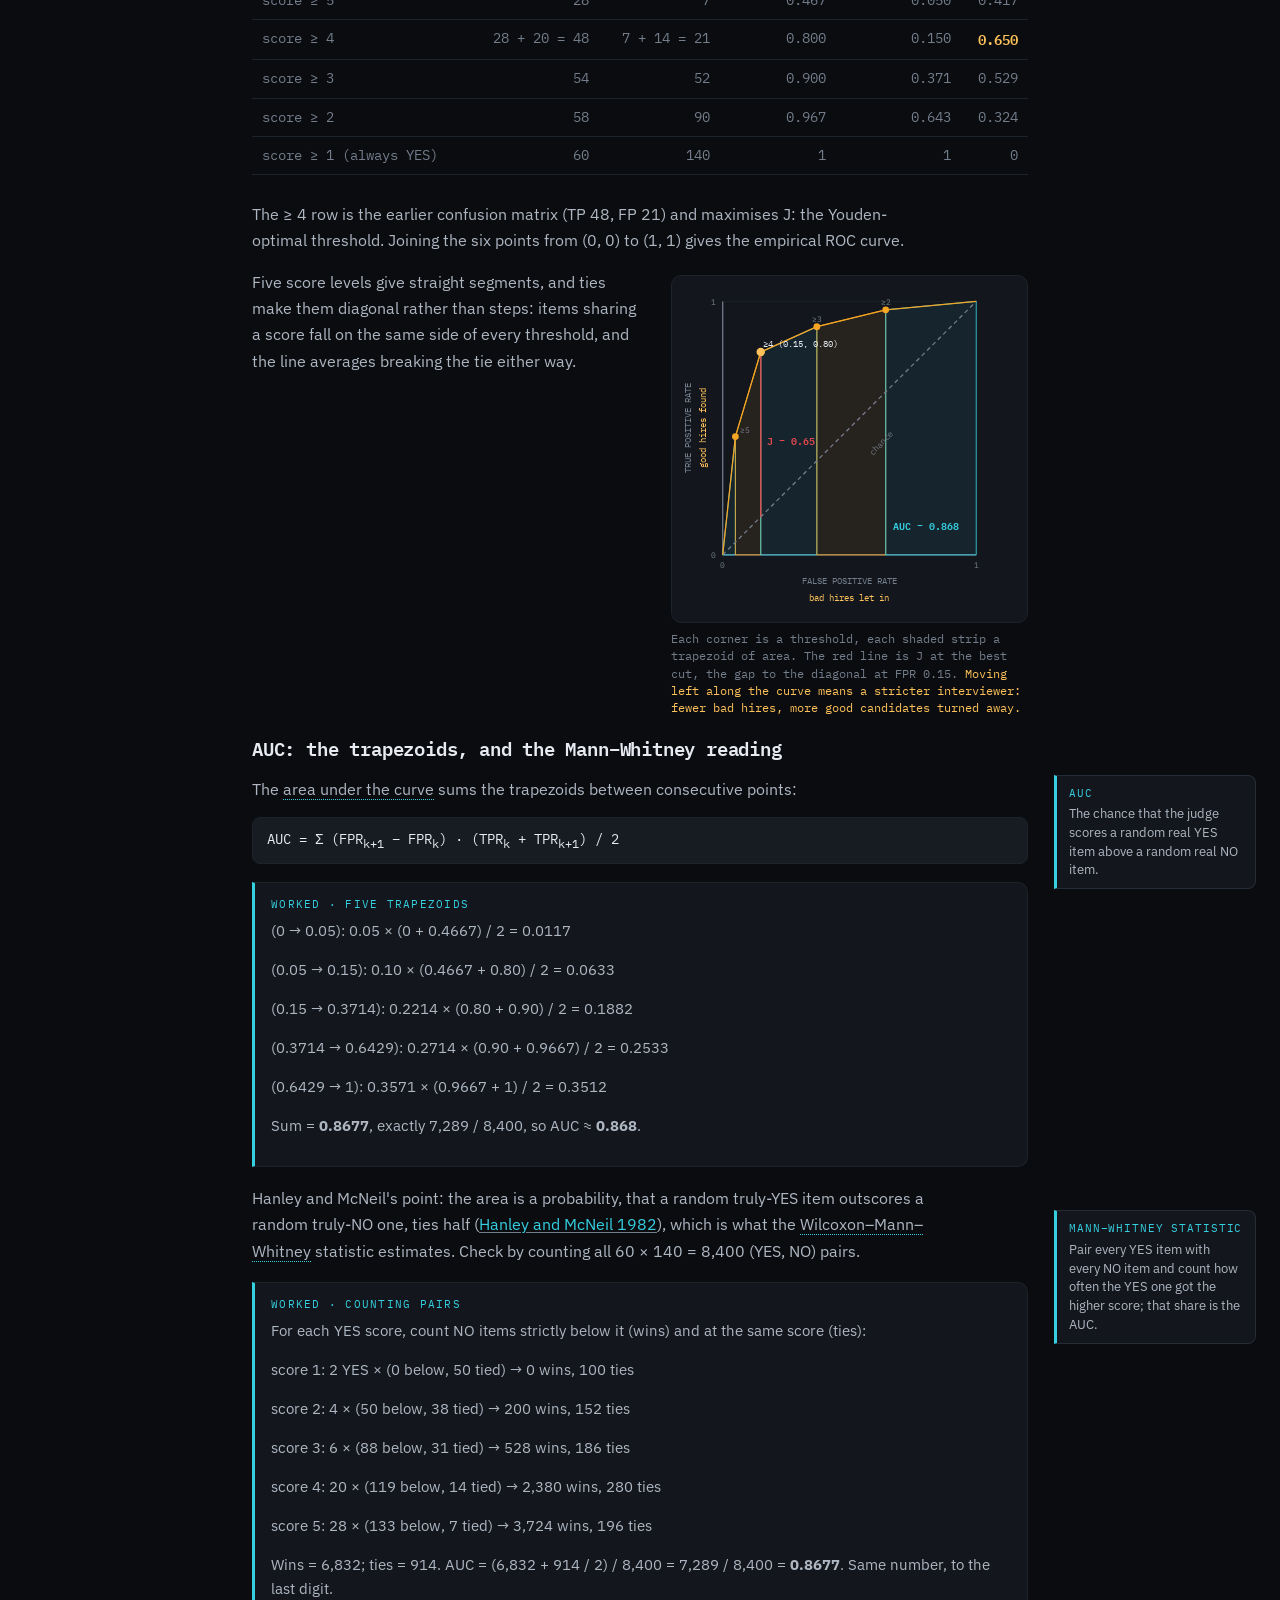
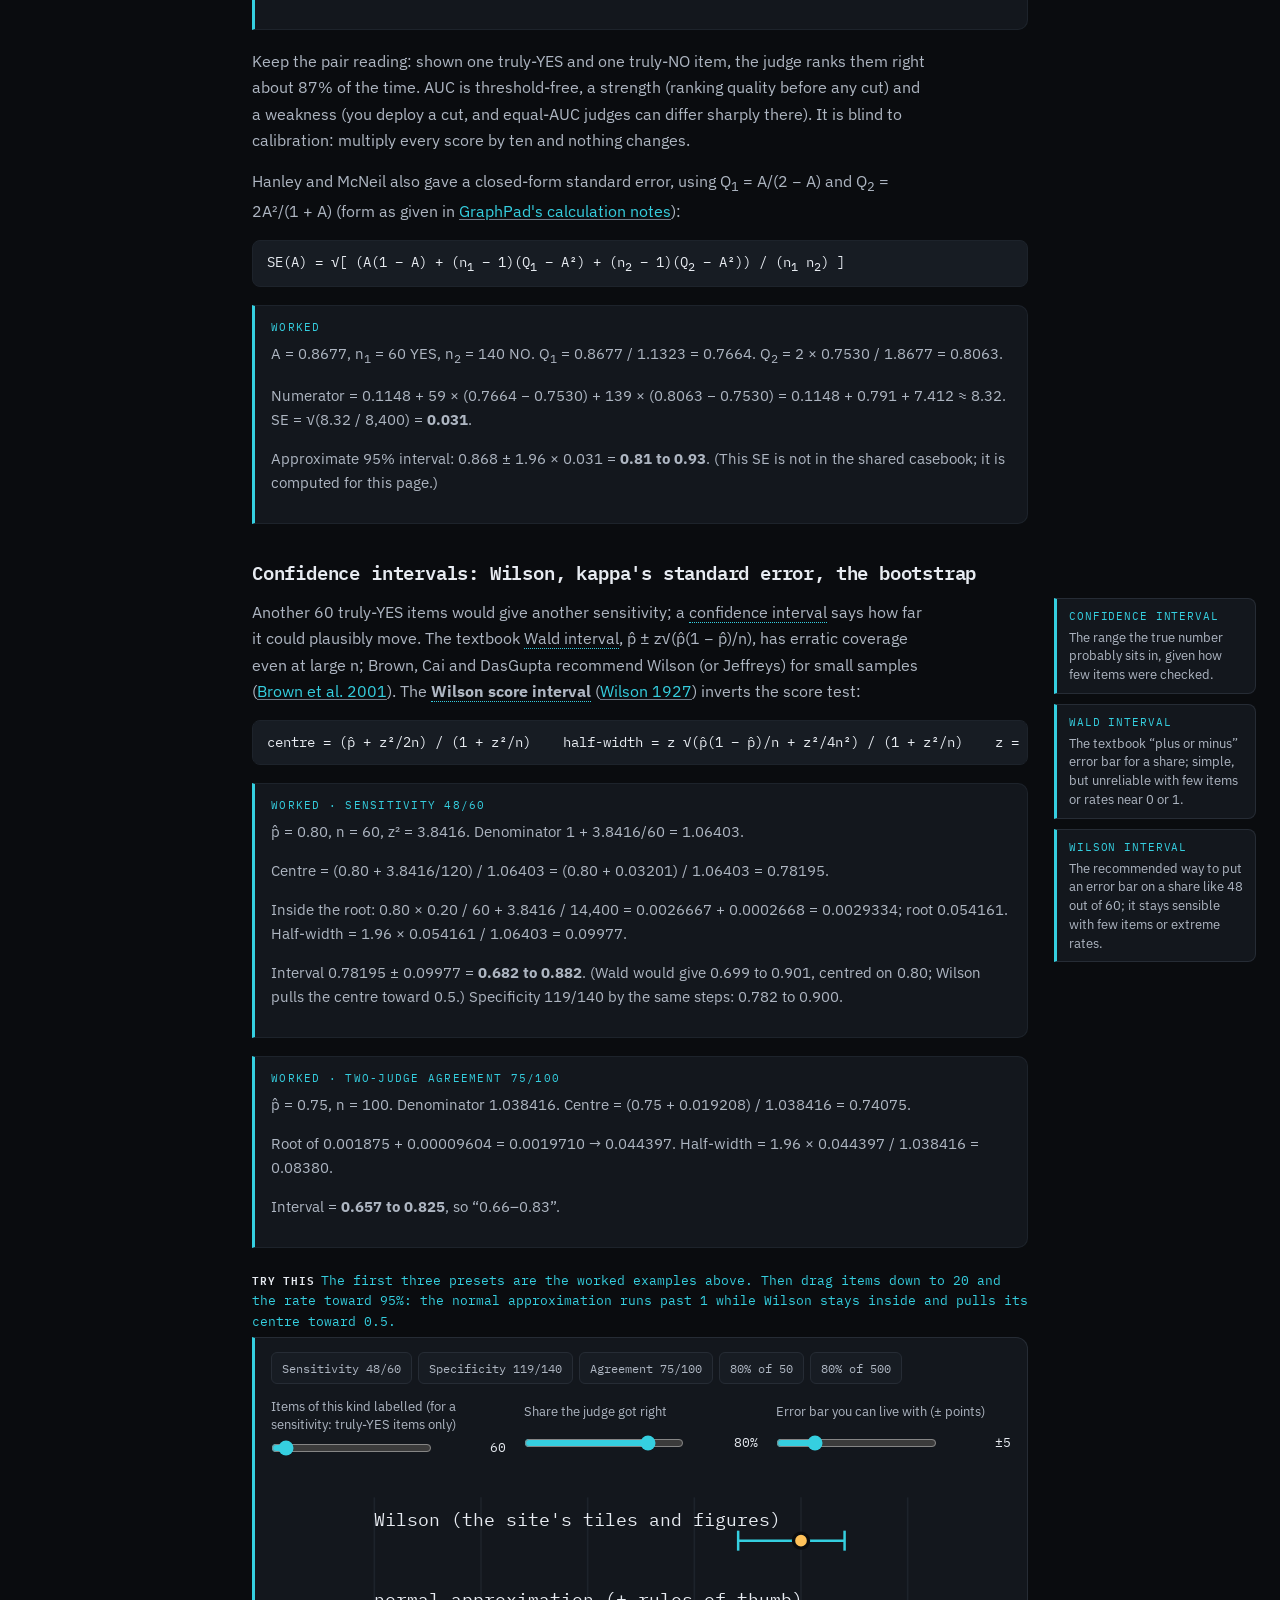
==== commit d4aa9857: "p08, p09, maths appendix: shorter text, term boxes, widgets - About a quarter shorter on p08/p09 (al" ====
--- a/parts/math.html
+++ b/parts/math.html
@@ -19,16 +19,16 @@
 <main>
   <div class="eyebrow"><span class="box wb mono">APPENDIX &middot; THE MATHS</span><span class="mono">agreement &middot; validity &middot; ranking &middot; uncertainty</span></div>
   <h1>Appendix: the maths, worked</h1>
-  <div class="authors">Every number on the site, derived from its definition and worked by hand on the shared casebook. The arithmetic is identical in every domain; only the nouns change.</div>
-
-  <div class="tldr"><b>TL;DR &mdash;</b> Judging statistics come in three families. <b>Agreement</b> statistics (percent agreement, Cohen's kappa, Scott's pi, Fleiss' kappa, Krippendorff's alpha, weighted kappa) compare judges with each other and subtract the agreement that chance alone would produce. <b>Validity</b> statistics (sensitivity, specificity, precision, Youden's J, ROC, AUC) compare a judge with whatever stands in for the truth. <b>Uncertainty</b> statistics (Wilson intervals, kappa standard errors, the bootstrap) say how much any of those numbers would move with a different sample of items. Every one of them is a few lines of arithmetic on a small table, and this page does that arithmetic in full, so nothing on the other pages has to be taken on trust.</div>
-
-  <p class="lead">Each section below states a formula, says where it comes from, and then works it on the casebook numbers the rest of the site uses. All of the numbers were computed by script and re-derived by hand here; where a number is rounded, the unrounded value is shown first. Formulas are written in plain notation: <i>n</i> is the number of items, <i>p</i> is a proportion, and a 2&times;2 table has cells <i>a</i>, <i>b</i>, <i>c</i>, <i>d</i> read left to right, top to bottom.</p>
-
-  <p>The casebook has three groups of numbers. A <b>two-judge table</b> of 100 items for agreement, rated by <span class="mx"><span data-m="hire">interviewers Ana and Ben</span><span data-m="review">managers Carla and Dev</span><span data-m="wine">judges Elodie and Femi</span><span data-m="med">Dr Gale and Dr Hart, double reading</span><span data-m="ump">umpires Ivo and June, calling the same pitches on video</span></span>; a <b>three-judge</b> version of 100 items; and a <b>judge-versus-truth</b> table of 200 items, 60 of them truly YES, where the truth is <span class="mx"><span data-m="hire">how the hire actually did a year later (which only exists for people who were hired, so read this as an idealised study)</span><span data-m="review">a calibration committee's consensus rating, since reviews have no outside truth</span><span data-m="wine">a reference panel's verdict, since wine quality has no outside truth</span><span data-m="med">biopsy or a year of clean follow-up</span><span data-m="ump">the pitch-tracking camera and the rulebook zone</span></span>. The YES label is <span class="mx"><span data-m="hire">&ldquo;hire&rdquo;</span><span data-m="review">&ldquo;exceeds expectations&rdquo;</span><span data-m="wine">&ldquo;medal&rdquo;</span><span data-m="med">&ldquo;recall the patient&rdquo;</span><span data-m="ump">&ldquo;strike&rdquo;</span></span>; for an LLM judge it is &ldquo;passes the policy&rdquo;.</p>
+  <div class="authors">Every number on the site, derived and worked by hand on the shared casebook. The arithmetic is the same in every domain; only the nouns change. Turn on <b>Technical</b> in the top bar for exact definitions in the term boxes and a few extra derivations.</div>
+
+  <div class="tldr"><b>TL;DR &mdash;</b> Three families. <b>Agreement</b> statistics (kappa, pi, Fleiss, alpha, weighted kappa) compare judges with each other, minus what chance would give. <b>Validity</b> statistics (sensitivity, specificity, precision, J, ROC, AUC) compare a judge with the truth. <b>Uncertainty</b> statistics (Wilson intervals, kappa's standard error, the bootstrap) say how far any of them would move on another sample. Each is a few lines of arithmetic on a small table, done here in full.</div>
+
+  <p class="lead">Each section states a formula, its source, and works it on the casebook numbers, computed by script and re-derived by hand (unrounded value first). Notation: <i>n</i> items, <i>p</i> a proportion, and a 2&times;2 table with cells <i>a</i>, <i>b</i>, <i>c</i>, <i>d</i> left to right, top to bottom.</p>
+
+  <p>The casebook has three groups of numbers. A <b>two-judge table</b> of 100 items for agreement, rated by <span class="mx"><span data-m="hire">interviewers Ana and Ben</span><span data-m="review">managers Carla and Dev</span><span data-m="wine">judges Elodie and Femi</span><span data-m="med">Dr Gale and Dr Hart, double reading</span><span data-m="ump">umpires Ivo and June, calling the same pitches on video</span></span>; a <b>three-judge</b> version of 100 items; and a <b>judge-versus-truth</b> table of 200 items, 60 of them truly YES, where the truth is <span class="mx"><span data-m="hire">how the hire did a year later (an idealised study: only hires get an outcome)</span><span data-m="review">a calibration committee's consensus rating, since reviews have no outside truth</span><span data-m="wine">a reference panel's verdict, since wine quality has no outside truth</span><span data-m="med">biopsy or a year of clean follow-up</span><span data-m="ump">the pitch-tracking camera and the rulebook zone</span></span>. The YES label is <span class="mx"><span data-m="hire">&ldquo;hire&rdquo;</span><span data-m="review">&ldquo;exceeds expectations&rdquo;</span><span data-m="wine">&ldquo;medal&rdquo;</span><span data-m="med">&ldquo;recall the patient&rdquo;</span><span data-m="ump">&ldquo;strike&rdquo;</span></span>; for an LLM judge it is &ldquo;passes the policy&rdquo;.</p>
 
   <h2 id="kappa">Agreement beyond chance: percent agreement, Cohen's kappa, Scott's pi</h2>
-  <p>Start with the two-judge table. Each of 100 items is judged by both judges, and the table counts the four possible pairs of verdicts.</p>
+  <p>Each of 100 items is judged by both judges; the table counts the four pairs of verdicts.</p>
   <div class="scroll"><table class="kv">
     <tr><th></th><th class="num">Judge B says YES</th><th class="num">Judge B says NO</th><th class="num">Row total</th></tr>
     <tr><td>Judge A says YES</td><td class="num"><span class="hi">45</span> (<i>a</i>)</td><td class="num">15 (<i>b</i>)</td><td class="num">60</td></tr>
@@ -36,30 +36,31 @@
     <tr class="tot"><td>Column total</td><td class="num">55</td><td class="num">45</td><td class="num">100</td></tr>
   </table></div>
   <p>Here judge A is <span class="mx"><span data-m="hire">Ana</span><span data-m="review">Carla</span><span data-m="wine">Elodie</span><span data-m="med">Dr Gale</span><span data-m="ump">Ivo</span></span> and judge B is <span class="mx"><span data-m="hire">Ben</span><span data-m="review">Dev</span><span data-m="wine">Femi</span><span data-m="med">Dr Hart</span><span data-m="ump">June</span></span>. For an LLM judge, A and B are two human labelers, or one labeler and the model.</p>
-  <p><b>Percent agreement</b> is the share of items on the diagonal:</p>
+  <p><b><span class="term" data-term="percent-agreement">Percent agreement</span></b> is the share on the diagonal:</p>
   <div class="eq">p<sub>o</sub> = (a + d) / n</div>
   <div class="worked"><span class="k">Worked</span><p>p<sub>o</sub> = (45 + 30) / 100 = <b>0.75</b>.</p></div>
-  <p>The trouble with 0.75 is that two judges who never looked at the items would still agree some of the time. If A says YES 60% of the time and B says YES 55% of the time, and they decide independently, they both say YES on 0.60 &times; 0.55 of items and both say NO on 0.40 &times; 0.45. That sum is the <b>chance agreement</b>:</p>
+  <p>But judges who never looked would still agree sometimes. If A says YES 60% of the time and B 55%, independently, both say YES on 0.60 &times; 0.55 of items and both NO on 0.40 &times; 0.45. The sum is <b><span class="term" data-term="chance-agreement">chance agreement</span></b>, built from the <span class="term" data-term="marginal">marginal totals</span>:</p>
   <div class="eq">p<sub>e</sub> = p<sub>A,yes</sub> &middot; p<sub>B,yes</sub> + p<sub>A,no</sub> &middot; p<sub>B,no</sub></div>
   <div class="worked"><span class="k">Worked</span><p>p<sub>A,yes</sub> = 60/100 = 0.60, p<sub>B,yes</sub> = 55/100 = 0.55.</p><p>p<sub>e</sub> = 0.60 &times; 0.55 + 0.40 &times; 0.45 = 0.33 + 0.18 = <b>0.51</b>.</p></div>
-  <p><b>Cohen's kappa</b> (<a href="https://doi.org/10.1177/001316446002000104" target="_blank" rel="noopener">Cohen 1960</a>) asks how much of the room above chance the judges actually used. The numerator is agreement beyond chance; the denominator is the most agreement beyond chance that was possible.</p>
+  <p><b><span class="term" data-term="kappa">Cohen's kappa</span></b> (<a href="https://doi.org/10.1177/001316446002000104" target="_blank" rel="noopener">Cohen 1960</a>) is the share of the room above chance the judges used: agreement beyond chance over the most that was possible.</p>
   <div class="eq">&kappa; = (p<sub>o</sub> &minus; p<sub>e</sub>) / (1 &minus; p<sub>e</sub>)</div>
-  <div class="worked"><span class="k">Worked</span><p>&kappa; = (0.75 &minus; 0.51) / (1 &minus; 0.51) = 0.24 / 0.49 = 0.4898 &asymp; <b>0.49</b>.</p><p>Reading: the judges closed about half of the gap between chance agreement and perfect agreement. On the widely quoted (and admittedly arbitrary) Landis and Koch bands, 0.41&ndash;0.60 is &ldquo;moderate&rdquo; (<a href="https://doi.org/10.2307/2529310" target="_blank" rel="noopener">Landis and Koch 1977</a>).</p></div>
-  <p>Kappa is 1 for perfect agreement, 0 when the judges agree exactly as often as chance predicts, and negative when they agree less often than that. It is not a percentage of anything, and a kappa of 0.49 does not mean &ldquo;they agree 49% of the time&rdquo;.</p>
-  <p><b>Scott's pi</b> (<a href="https://doi.org/10.1086/266577" target="_blank" rel="noopener">Scott 1955</a>) is the older sibling. It uses the same formula but computes chance agreement from the two judges' pooled YES rate, as if both judges drew from one shared distribution. Kappa lets each judge keep their own rate.</p>
+  <div class="worked"><span class="k">Worked</span><p>&kappa; = (0.75 &minus; 0.51) / (1 &minus; 0.51) = 0.24 / 0.49 = 0.4898 &asymp; <b>0.49</b>.</p><p>The judges closed about half the gap between chance and perfect agreement: &ldquo;moderate&rdquo; on the widely quoted, admittedly arbitrary Landis and Koch bands (0.41&ndash;0.60; <a href="https://doi.org/10.2307/2529310" target="_blank" rel="noopener">Landis and Koch 1977</a>).</p></div>
+  <p>Kappa is 1 for perfect agreement, 0 at chance, negative below it. It is not a percentage: 0.49 does not mean &ldquo;they agree 49% of the time&rdquo;.</p>
+  <p><b><span class="term" data-term="scotts-pi">Scott's pi</span></b> (<a href="https://doi.org/10.1086/266577" target="_blank" rel="noopener">Scott 1955</a>) uses the same formula but takes chance from the pooled YES rate, as if both judges drew from one distribution; kappa lets each keep their own.</p>
   <div class="eq">p&#772; = (p<sub>A,yes</sub> + p<sub>B,yes</sub>) / 2 &nbsp;&nbsp; p<sub>e,&pi;</sub> = p&#772;&sup2; + (1 &minus; p&#772;)&sup2; &nbsp;&nbsp; &pi; = (p<sub>o</sub> &minus; p<sub>e,&pi;</sub>) / (1 &minus; p<sub>e,&pi;</sub>)</div>
   <div class="worked"><span class="k">Worked</span><p>p&#772; = (0.60 + 0.55) / 2 = 0.575. p<sub>e,&pi;</sub> = 0.575&sup2; + 0.425&sup2; = 0.330625 + 0.180625 = 0.51125.</p><p>&pi; = (0.75 &minus; 0.51125) / (1 &minus; 0.51125) = 0.23875 / 0.48875 = 0.4885 &asymp; <b>0.489</b>.</p></div>
-  <p>Pi is never larger than kappa, because pooled rates can only make chance agreement look bigger. The two differ noticeably only when the judges' YES rates differ a lot; here 60% against 55% moves the third decimal. Which one to report is a question about what &ldquo;chance&rdquo; means: if the judges really have different thresholds, kappa credits that difference as part of the judges; pi treats it as disagreement.</p>
+  <p>Pi is never larger than kappa, since pooling can only raise chance agreement; 60% against 55% moves only the third decimal. The choice is what &ldquo;chance&rdquo; means: kappa credits different thresholds to the judges, pi counts them as disagreement.</p>
+  <p class="tech-only lab-note">Why pi &le; kappa: p<sub>e,&pi;</sub> &minus; p<sub>e</sub> = (p<sub>A,yes</sub> &minus; p<sub>B,yes</sub>)&sup2; / 2 &ge; 0. Here (0.05)&sup2; / 2 = 0.00125 = 0.51125 &minus; 0.51.</p>
   <div class="mx case">
-    <div data-m="hire"><span class="mlabel">What the 0.49 means at a hiring panel</span><p>Ana says hire on 60 of 100 candidates and Ben on 55. Two interviewers flipping coins weighted that way would agree on 51 candidates; Ana and Ben agree on 75. They captured 24 of the 49 agreements that chance left on the table. That is a usable panel, but far from one interviewer standing in for the other.</p></div>
-    <div data-m="review"><span class="mlabel">What the 0.49 means in calibration</span><p>Carla rates 60 of 100 employees &ldquo;exceeds&rdquo; and Dev 55. Rating at those rates without reading anyone's work would match on 51 people; they match on 75. Half of the possible agreement above chance is there, which is why a calibration meeting still has plenty to argue about.</p></div>
-    <div data-m="wine"><span class="mlabel">What the 0.49 means at the tasting table</span><p>Elodie medals 60 of 100 wines and Femi 55. Two judges awarding medals at those rates at random would agree on 51 wines; they agree on 75. The panel is tasting something real, but swapping one judge for the other would change roughly one verdict in four.</p></div>
-    <div data-m="med"><span class="mlabel">What the 0.49 means in double reading</span><p>Dr Gale recalls 60 of 100 patients and Dr Hart 55 (an enriched test set, not a screening population). Independent readers at those rates would agree on 51 images; they agree on 75. That is the gap double reading exists to exploit: each reader catches things the other misses.</p></div>
-    <div data-m="ump"><span class="mlabel">What the 0.49 means behind the plate</span><p>Ivo calls 60 of 100 taken pitches strikes and June 55 (a set chosen to be borderline). Umpires calling at those rates blindly would agree on 51 pitches; they agree on 75. Moderate agreement is what borderline pitches produce, and it is exactly why the camera exists.</p></div>
+    <div data-m="hire"><span class="mlabel">What the 0.49 means at a hiring panel</span><p>Ana says hire on 60 of 100 and Ben on 55. Weighted coins would agree on 51; they agree on 75, capturing 24 of the 49 agreements chance left open. Usable, but neither can stand in for the other.</p></div>
+    <div data-m="review"><span class="mlabel">What the 0.49 means in calibration</span><p>Carla rates 60 of 100 &ldquo;exceeds&rdquo; and Dev 55. Rating blind at those rates would match on 51; they match on 75. Half the possible agreement above chance, so calibration still has plenty to argue about.</p></div>
+    <div data-m="wine"><span class="mlabel">What the 0.49 means at the tasting table</span><p>Elodie medals 60 of 100 wines and Femi 55. Random medals at those rates would agree on 51; they agree on 75. Something real is tasted, but swapping judges changes about one verdict in four.</p></div>
+    <div data-m="med"><span class="mlabel">What the 0.49 means in double reading</span><p>Dr Gale recalls 60 of 100 and Dr Hart 55 (an enriched test set). Independent readers at those rates would agree on 51; they agree on 75. Double reading exploits the gap: each catches what the other misses.</p></div>
+    <div data-m="ump"><span class="mlabel">What the 0.49 means behind the plate</span><p>Ivo calls 60 of 100 borderline pitches strikes and June 55. Blind calls at those rates would agree on 51; they agree on 75. Moderate agreement on borderline pitches is why the camera exists.</p></div>
   </div>
 
   <h2 id="paradox">The kappa paradoxes: high agreement, low kappa</h2>
-  <p>Now make YES rare. Two judges look at 100 items; they both say NO on 90, both say YES on 2, and split 4 and 4 on the rest.</p>
+  <p>Now make YES rare: both say NO on 90 of 100 items, both YES on 2, and they split 4 and 4.</p>
   <div class="scroll"><table class="kv">
     <tr><th></th><th class="num">B YES</th><th class="num">B NO</th><th class="num">Total</th></tr>
     <tr><td>A YES</td><td class="num"><span class="hi">2</span></td><td class="num">4</td><td class="num">6</td></tr>
@@ -67,9 +68,11 @@
     <tr class="tot"><td>Total</td><td class="num">6</td><td class="num">94</td><td class="num">100</td></tr>
   </table></div>
   <div class="worked"><span class="k">Worked</span><p>p<sub>o</sub> = (2 + 90) / 100 = <b>0.92</b>.</p><p>Each judge says YES on 6%. p<sub>e</sub> = 0.06 &times; 0.06 + 0.94 &times; 0.94 = 0.0036 + 0.8836 = <b>0.8872</b>.</p><p>&kappa; = (0.92 &minus; 0.8872) / (1 &minus; 0.8872) = 0.0328 / 0.1128 = 0.2908 &asymp; <b>0.29</b>.</p></div>
-  <p>Ninety-two percent agreement and a kappa that looks poor. Nothing is broken: when nearly everything is NO, two judges who both say NO almost always will agree by default, so chance agreement is already 0.887 and there is only 0.113 of room left to earn. Of the 10 items where at least one judge said YES, the judges agreed on only 2. Kappa is reporting that, correctly.</p>
-  <p>Feinstein and Cicchetti named two paradoxes (<a href="https://doi.org/10.1016/0895-4356(90)90158-L" target="_blank" rel="noopener">Feinstein and Cicchetti 1990</a>). In the first, the one above, a high p<sub>o</sub> is pulled sharply down by unbalanced marginal totals. In the second, kappa comes out <i>higher</i> when the two judges' marginals are unbalanced in different directions than when they are balanced the same way. You can see the second one on the casebook: keep p<sub>o</sub> = 0.75 but move all 25 disagreements into one cell (A YES, B NO), so the judges' YES rates become 70% and 45%. Chance agreement drops to 0.70 &times; 0.45 + 0.30 &times; 0.55 = 0.48, and kappa rises to (0.75 &minus; 0.48) / 0.52 = <b>0.519</b>, above the casebook's 0.49, although the judges now disagree in a more systematic way.</p>
-  <p>Byrt, Bishop and Carlin turned this into bookkeeping (<a href="https://doi.org/10.1016/0895-4356(93)90018-V" target="_blank" rel="noopener">Byrt et al. 1993</a>). They define a <b>prevalence index</b> and a <b>bias index</b> from the 2&times;2 table, plus a prevalence- and bias-adjusted kappa (PABAK), and show that kappa is a function of the three:</p>
+  <p>92% agreement, poor-looking kappa, and nothing broken. When nearly everything is NO, chance agreement is already 0.887, leaving 0.113 to earn; of the 10 items where either judge said YES, they agreed on 2. Kappa reports that correctly.</p>
+  <p>Feinstein and Cicchetti named two <span class="term" data-term="kappa-paradox">kappa paradoxes</span> (<a href="https://doi.org/10.1016/0895-4356(90)90158-L" target="_blank" rel="noopener">Feinstein and Cicchetti 1990</a>). First, the one above: unbalanced marginals drag a high p<sub>o</sub> down. Second, kappa comes out <i>higher</i> when the judges' marginals are unbalanced in opposite directions. On the casebook: keep p<sub>o</sub> = 0.75 but put all 25 disagreements in one cell (A YES, B NO), so YES rates become 70% and 45%. Chance falls to 0.70 &times; 0.45 + 0.30 &times; 0.55 = 0.48 and kappa rises to (0.75 &minus; 0.48) / 0.52 = <b>0.519</b>, though the judges now disagree more systematically.</p>
+  <p class="lab-try"><b>Try this</b>Casebook, then one-sided disagreement: agreement stays at 75% while kappa rises from 0.49 to 0.52. Then the kappa paradox: 92% agreement, kappa 0.29. Drag prevalence toward 0% to watch the chance bar swallow the room.</p>
+  <div class="lab" data-lab="kappa"></div>
+  <p>Byrt, Bishop and Carlin made it bookkeeping (<a href="https://doi.org/10.1016/0895-4356(93)90018-V" target="_blank" rel="noopener">Byrt et al. 1993</a>): a <b>prevalence index</b>, a <b>bias index</b> and <span class="term" data-term="pabak">PABAK</span>, with kappa a function of the three:</p>
   <div class="eq">PI = (a &minus; d) / n &nbsp;&nbsp; BI = (b &minus; c) / n &nbsp;&nbsp; PABAK = 2p<sub>o</sub> &minus; 1 &nbsp;&nbsp; &kappa; = (PABAK &minus; PI&sup2; + BI&sup2;) / (1 &minus; PI&sup2; + BI&sup2;)</div>
   <div class="scroll"><table class="kv">
     <tr><th>Table</th><th class="num">p<sub>o</sub></th><th class="num">PI</th><th class="num">BI</th><th class="num">PABAK</th><th class="num">&kappa; from the identity</th></tr>
@@ -77,21 +80,20 @@
     <tr><td>Rare YES (2, 4, 4, 90)</td><td class="num">0.92</td><td class="num">&minus;0.88</td><td class="num">0</td><td class="num">0.84</td><td class="num">(0.84 &minus; 0.7744) / (1 &minus; 0.7744) = 0.29</td></tr>
     <tr><td>Lopsided disagreement (45, 25, 0, 30)</td><td class="num">0.75</td><td class="num">0.15</td><td class="num">0.25</td><td class="num">0.50</td><td class="num">(0.50 &minus; 0.0225 + 0.0625) / (1 &minus; 0.0225 + 0.0625) = 0.519</td></tr>
   </table></div>
-  <p>The identity makes both paradoxes mechanical. A large prevalence index (lots of one kind of agreement) is squared and subtracted, so it drags kappa down. A bias index is squared and <i>added</i>, so judges who disagree in one direction get a kappa bump. Cicchetti and Feinstein's companion paper recommends always reporting two more numbers next to kappa: agreement on the positives and agreement on the negatives (<a href="https://doi.org/10.1016/0895-4356(90)90159-M" target="_blank" rel="noopener">Cicchetti and Feinstein 1990</a>).</p>
+  <p>The identity makes both paradoxes mechanical: a large prevalence index is squared and subtracted, dragging kappa down; a bias index is squared and <i>added</i>, so one-directional disagreement gets a bump. The companion paper says always report agreement on positives and on negatives beside kappa (<a href="https://doi.org/10.1016/0895-4356(90)90159-M" target="_blank" rel="noopener">Cicchetti and Feinstein 1990</a>).</p>
   <div class="eq">p<sub>pos</sub> = 2a / (2a + b + c) &nbsp;&nbsp; p<sub>neg</sub> = 2d / (2d + b + c)</div>
-  <div class="worked"><span class="k">Worked</span><p>Rare YES: p<sub>pos</sub> = 4 / 12 = <b>0.333</b>; p<sub>neg</sub> = 180 / 188 = <b>0.957</b>. The judges agree on NO and barely agree on YES. That one sentence explains the 0.29 better than the 0.29 does.</p><p>Casebook two judges: p<sub>pos</sub> = 90 / 115 = 0.783; p<sub>neg</sub> = 60 / 85 = 0.706.</p></div>
+  <div class="worked"><span class="k">Worked</span><p>Rare YES: p<sub>pos</sub> = 4 / 12 = <b>0.333</b>; p<sub>neg</sub> = 180 / 188 = <b>0.957</b>. They agree on NO and barely on YES, which explains the 0.29 better than the 0.29 does.</p><p>Casebook two judges: p<sub>pos</sub> = 90 / 115 = 0.783; p<sub>neg</sub> = 60 / 85 = 0.706.</p></div>
   <div class="mx case">
-    <div data-m="hire"><span class="mlabel">Rare YES in hiring</span><p>A senior role where interviewers say hire on 6 of 100 candidates. Ana and Ben agree on 92 of 100 verdicts, which sounds like a calibrated pair, but of the 10 people either of them wanted, they agreed on 2. The 92% is mostly two people agreeing that most candidates are not a fit.</p></div>
-    <div data-m="review"><span class="mlabel">Rare YES in reviews</span><p>An organisation where &ldquo;exceeds&rdquo; goes to about 6% of employees. Carla and Dev match on 92 of 100 ratings, but they agree on only 2 of the 10 people either one put forward. The quota makes them look calibrated when they disagree about almost everyone who matters for the top rating.</p></div>
-    <div data-m="wine"><span class="mlabel">Rare YES in wine</span><p>A strict competition medals about 6% of entries. Elodie and Femi agree on 92 of 100 glasses, almost all of them &ldquo;no medal&rdquo;. On the 10 wines either judge wanted to medal, they agreed twice. The medals are the part people read, and that is where the panel is weakest.</p></div>
-    <div data-m="med"><span class="mlabel">Rare YES in screening</span><p>Screening is the textbook case: most images are normal. Dr Gale and Dr Hart agree on 92 of 100 reads, nearly all &ldquo;clear&rdquo;, but of the 10 patients either wanted recalled they agreed on 2. Percent agreement in a low-prevalence population says little about the cases that matter.</p></div>
-    <div data-m="ump"><span class="mlabel">Rare YES behind the plate</span><p>Take a set of pitches well outside the zone where strikes are rare. Ivo and June agree on 92 of 100 calls, mostly obvious balls, but of the 10 pitches either called a strike they agreed on 2. The agreement number is inflated by pitches nobody would miss.</p></div>
-  </div>
-  <p>For LLM judges this is the common case, not an edge case. A safety or hallucination judge looks for a failure that appears in a few percent of outputs, so &ldquo;the judge agrees with humans 95% of the time&rdquo; can sit next to a kappa of 0.3. Report p<sub>pos</sub> and p<sub>neg</sub>, or move straight to the confusion matrix below. See also Igor's notes on <a href="https://idvork.in/subjective-evals#agreement-kappa-and-friends" target="_blank" rel="noopener">agreement, kappa and friends</a>.</p>
+    <div data-m="hire"><span class="mlabel">Rare YES in hiring</span><p>A senior role with 6 hires per 100. Ana and Ben agree on 92 verdicts, but of the 10 people either wanted, they agreed on 2. The 92% is mostly agreeing who is not a fit.</p></div>
+    <div data-m="review"><span class="mlabel">Rare YES in reviews</span><p>&ldquo;Exceeds&rdquo; goes to about 6%. Carla and Dev match on 92 of 100 ratings but on only 2 of the 10 either put forward: calibrated-looking, split on almost everyone who matters.</p></div>
+    <div data-m="wine"><span class="mlabel">Rare YES in wine</span><p>A strict show medals about 6%. Elodie and Femi agree on 92 of 100 glasses, nearly all &ldquo;no medal&rdquo;, and on 2 of the 10 either wanted to medal: weakest where people read.</p></div>
+    <div data-m="med"><span class="mlabel">Rare YES in screening</span><p>The textbook case. Dr Gale and Dr Hart agree on 92 of 100 reads, nearly all &ldquo;clear&rdquo;, but on 2 of the 10 patients either wanted recalled.</p></div>
+    <div data-m="ump"><span class="mlabel">Rare YES behind the plate</span><p>On pitches well outside the zone, Ivo and June agree on 92 of 100, mostly obvious balls, but on 2 of the 10 either called a strike. Pitches nobody would miss inflate the number.</p></div>
+  </div>
+  <p>For LLM judges this is the common case: a safety or hallucination judge hunts a failure in a few percent of outputs, so &ldquo;95% agreement with humans&rdquo; can sit beside kappa 0.3. Report p<sub>pos</sub> and p<sub>neg</sub>, or use the confusion matrix below. See Igor's notes on <a href="https://idvork.in/subjective-evals#agreement-kappa-and-friends" target="_blank" rel="noopener">agreement, kappa and friends</a>.</p>
 
   <h2 id="fleiss">Fleiss' kappa: three or more judges</h2>
-  <p>With three judges per item there is no single 2&times;2 table. Fleiss' kappa (<a href="https://doi.org/10.1037/h0031619" target="_blank" rel="noopener">Fleiss 1971</a>) works item by item instead: on each item, what fraction of the pairs of judges agree? Then it compares the average with the same fraction expected by chance from the pooled category rates. Because chance uses pooled rates, it generalises Scott's pi, not Cohen's kappa.</p>
-  <p>The casebook has 100 items, three judges each, summarised by how many YES votes an item received:</p>
+  <p>With three judges there is no single 2&times;2 table. <span class="term" data-term="fleiss-kappa">Fleiss' kappa</span> (<a href="https://doi.org/10.1037/h0031619" target="_blank" rel="noopener">Fleiss 1971</a>) asks, item by item, what fraction of judge pairs agree, and compares the average with chance from pooled category rates; pooling makes it a generalised Scott's pi, not Cohen's kappa. The casebook's 100 items, by YES votes:</p>
   <div class="scroll"><table class="kv">
     <tr><th>YES votes on the item</th><th class="num">Items</th><th class="num">Agreeing pairs of 3</th><th class="num">P<sub>i</sub></th><th class="num">YES votes cast</th></tr>
     <tr><td>3 (unanimous YES)</td><td class="num">35</td><td class="num">3</td><td class="num">1</td><td class="num">105</td></tr>
@@ -100,24 +102,24 @@
     <tr><td>0 (unanimous NO)</td><td class="num">38</td><td class="num">3</td><td class="num">1</td><td class="num">0</td></tr>
     <tr class="tot"><td>Total</td><td class="num">100</td><td class="num">246 of 300</td><td class="num"></td><td class="num">147 of 300</td></tr>
   </table></div>
-  <p>Per item with <i>m</i> judges and <i>n<sub>ij</sub></i> votes for category <i>j</i>, Fleiss' agreement is the share of the <i>m</i>(<i>m</i> &minus; 1) ordered pairs that match:</p>
+  <p>With <i>m</i> judges and <i>n<sub>ij</sub></i> votes for category <i>j</i>, item agreement is the matching share of the <i>m</i>(<i>m</i> &minus; 1) ordered pairs:</p>
   <div class="eq">P<sub>i</sub> = &Sigma;<sub>j</sub> n<sub>ij</sub>(n<sub>ij</sub> &minus; 1) / (m(m &minus; 1)) &nbsp;&nbsp; P&#772; = mean of P<sub>i</sub> &nbsp;&nbsp; p<sub>j</sub> = share of all votes in category j &nbsp;&nbsp; P<sub>e</sub> = &Sigma;<sub>j</sub> p<sub>j</sub>&sup2; &nbsp;&nbsp; &kappa;<sub>F</sub> = (P&#772; &minus; P<sub>e</sub>) / (1 &minus; P<sub>e</sub>)</div>
   <div class="worked"><span class="k">Worked</span><p>Unanimous item: (3&middot;2 + 0) / 6 = 1. Split item (2 YES, 1 NO): (2&middot;1 + 1&middot;0) / 6 = 1/3.</p><p>P&#772; = (73 &times; 1 + 27 &times; 1/3) / 100 = (73 + 9) / 100 = <b>0.82</b>. That is the mean pairwise agreement: 246 of the 300 judge pairs agree.</p><p>p<sub>yes</sub> = 147 / 300 = 0.49. P<sub>e</sub> = 0.49&sup2; + 0.51&sup2; = 0.2401 + 0.2601 = 0.5002.</p><p>&kappa;<sub>F</sub> = (0.82 &minus; 0.5002) / (1 &minus; 0.5002) = 0.3198 / 0.4998 = 0.6399 &asymp; <b>0.64</b>.</p></div>
-  <p>Note the shape of the data: 73 of 100 items are unanimous, and the 27 split items are split 2&ndash;1, because with three judges and two labels no other split exists. A single number hides which items those are; in practice the split items are the useful output, because they are the ones worth a human read.</p>
+  <p>73 items are unanimous; the 27 others split 2&ndash;1, the only split three judges and two labels allow. The single number hides which items split, and those are the useful output: the ones worth a human read.</p>
   <div class="mx case">
-    <div data-m="hire"><span class="mlabel">Three interviewers</span><p>A loop of three interviewers per candidate: 35 unanimous hires, 38 unanimous no-hires, 27 split decisions. The 27 are the candidates the debrief meeting should spend its time on, and the 0.64 says the loop is consistent enough that unanimity means something.</p></div>
-    <div data-m="review"><span class="mlabel">Three managers</span><p>Three managers rate each employee in a calibration exercise: 73 unanimous, 27 split. A calibration meeting that spends equal time on all 100 people is wasting most of it; the split 27 are where the rating definitions are not doing their job.</p></div>
-    <div data-m="wine"><span class="mlabel">A panel of three</span><p>Three judges at one table taste each wine: 35 unanimous medals, 38 unanimous no-medals, 27 split. Many competitions resolve splits by discussion or a fourth taster, which is exactly where the 27 should go.</p></div>
-    <div data-m="med"><span class="mlabel">Three readers</span><p>Three radiologists read each image in a test set: 73 unanimous, 27 split. Arbitration in double-reading programmes exists for the split cases; the kappa of 0.64 says the readers are consistent enough that the unanimous ones can mostly be trusted.</p></div>
-    <div data-m="ump"><span class="mlabel">Three umpires on video</span><p>Three umpires call the same 100 pitches from video: 73 unanimous, 27 split 2&ndash;1. The splits are the pitches near the edge of the zone, where the camera has the final word anyway.</p></div>
+    <div data-m="hire"><span class="mlabel">Three interviewers</span><p>Three interviewers per candidate: 35 unanimous hires, 38 unanimous no-hires, 27 splits. The debrief belongs to the 27; the 0.64 says unanimity means something.</p></div>
+    <div data-m="review"><span class="mlabel">Three managers</span><p>Three managers per employee: 73 unanimous, 27 split. Equal time on all 100 wastes most of the meeting; the 27 show where the definitions fail.</p></div>
+    <div data-m="wine"><span class="mlabel">A panel of three</span><p>Three judges per wine: 35 unanimous medals, 38 unanimous no-medals, 27 splits, which go to discussion or a fourth taster.</p></div>
+    <div data-m="med"><span class="mlabel">Three readers</span><p>Three readers per image: 73 unanimous, 27 split. Arbitration exists for the 27; at 0.64 the unanimous reads can mostly be trusted.</p></div>
+    <div data-m="ump"><span class="mlabel">Three umpires on video</span><p>Three umpires on the same video: 73 unanimous, 27 split 2&ndash;1, near the edge of the zone, where the camera decides anyway.</p></div>
   </div>
 
   <h2 id="alpha">Krippendorff's alpha: the coincidence matrix</h2>
-  <p>Krippendorff's alpha (<a href="https://doi.org/10.1080/19312450709336664" target="_blank" rel="noopener">Hayes and Krippendorff 2007</a>) is written in terms of disagreement rather than agreement, and it handles any number of judges, missing ratings and ordered or numeric scales in one formula:</p>
+  <p><span class="term" data-term="krippendorff-alpha">Krippendorff's alpha</span> (<a href="https://doi.org/10.1080/19312450709336664" target="_blank" rel="noopener">Hayes and Krippendorff 2007</a>) is written in disagreement and handles any number of judges, missing ratings and ordered or numeric scales in one formula:</p>
   <div class="eq">&alpha; = 1 &minus; D<sub>o</sub> / D<sub>e</sub> &nbsp;&nbsp; (observed disagreement over expected disagreement)</div>
-  <p>The device that makes it easy is the <b>coincidence matrix</b>. Forget which judge said what. For each item, take every ordered pair of values given to it by different judges, and add each pair to a values-by-values table, weighting each pair by 1/(<i>m<sub>u</sub></i> &minus; 1), where <i>m<sub>u</sub></i> is the number of judges who rated that item. Every rating then contributes exactly one unit to the table, so the table sums to the total number of ratings, <i>n</i>. The matrix is symmetric, its diagonal holds the matching pairs, and its row totals <i>n<sub>v</sub></i> are how often each value was used. With that matrix, for any distance function &delta;:</p>
+  <p>The device is the <b><span class="term" data-term="coincidence-matrix">coincidence matrix</span></b>. Forget which judge said what. For each item, add every ordered pair of values from different judges to a values-by-values table, weighted 1/(<i>m<sub>u</sub></i> &minus; 1), where <i>m<sub>u</sub></i> judges rated the item. Each rating then contributes one unit, so the table sums to the <i>n</i> ratings; it is symmetric, matches sit on the diagonal, and row totals <i>n<sub>v</sub></i> count each value's use. For any distance &delta;:</p>
   <div class="eq">&alpha; = 1 &minus; (n &minus; 1) &middot; &Sigma; o<sub>vv'</sub> &delta;(v, v') / &Sigma; n<sub>v</sub> n<sub>v'</sub> &delta;(v, v')</div>
-  <p>This is the form given in the <a href="https://en.wikipedia.org/wiki/Krippendorff%27s_alpha" target="_blank" rel="noopener">Krippendorff's alpha</a> article's worked example; the (<i>n</i> &minus; 1) is the small-sample correction that makes expected disagreement come from drawing two values without replacement.</p>
+  <p>This is the form in the <a href="https://en.wikipedia.org/wiki/Krippendorff%27s_alpha" target="_blank" rel="noopener">Krippendorff's alpha</a> article's worked example; (<i>n</i> &minus; 1) is the small-sample correction for drawing two values without replacement.</p>
   <figure class="fig wide"><button type="button" class="media" aria-label="Enlarge figure: two coincidence matrices side by side. Left, two judges on 100 items: 90 matching YES pairs, 60 matching NO pairs, 25 mismatches in each off-diagonal cell, value totals 115 YES and 85 NO, 200 ratings in all. Right, three judges on 100 items: 120 matching YES, 126 matching NO, 27 in each off-diagonal cell, totals 147 and 153, 300 ratings."><svg class="dg" viewBox="0 0 720 270" role="img" aria-label="Two coincidence matrices. Left, two judges: 90 YES-YES, 25 and 25 off-diagonal, 60 NO-NO, totals 115 and 85, 200 ratings. Right, three judges: 120 YES-YES, 27 and 27 off-diagonal, 126 NO-NO, totals 147 and 153, 300 ratings."><title>Coincidence matrices for the two-judge and three-judge casebooks.</title>
     <text x="190" y="22" class="t-dim" font-size="11" text-anchor="middle">TWO JUDGES &middot; 200 RATINGS</text>
     <text x="540" y="22" class="t-dim" font-size="11" text-anchor="middle">THREE JUDGES &middot; 300 RATINGS</text>
@@ -143,18 +145,18 @@
     <text x="650" y="103" class="t-dim" font-size="12" text-anchor="start">147</text><text x="650" y="183" class="t-dim" font-size="12" text-anchor="start">153</text>
     <text x="500" y="234" class="t-dim" font-size="12" text-anchor="middle">147</text><text x="590" y="234" class="t-dim" font-size="12" text-anchor="middle">153</text><text x="650" y="234" class="t-ink" font-size="12" text-anchor="start">300</text>
     <text x="540" y="258" class="t-def" font-size="11.5" text-anchor="middle">&alpha; = 1 &minus; 299&middot;27 / (147&middot;153) = 0.641</text>
-  </svg></button><figcaption>The coincidence matrix counts values, not judges: green cells are matching pairs, red cells are mismatches, and the margins say how often each value was used. <span class="mx"><span data-m="hire">Which interviewer said hire no longer matters, only how often hire met no hire on the same candidate.</span><span data-m="review">Which manager said exceeds no longer matters, only how often exceeds met meets on the same employee.</span><span data-m="wine">Which judge medalled the wine no longer matters, only how often medal met no medal on the same glass.</span><span data-m="med">Which reader recalled the patient no longer matters, only how often recall met clear on the same image.</span><span data-m="ump">Which umpire called the strike no longer matters, only how often strike met ball on the same pitch.</span></span></figcaption></figure>
+  </svg></button><figcaption>Values, not judges: green cells match, red cells mismatch, margins count each value's use. <span class="mx"><span data-m="hire">Which interviewer said hire no longer matters, only how often hire met no hire on the same candidate.</span><span data-m="review">Which manager said exceeds no longer matters, only how often exceeds met meets on the same employee.</span><span data-m="wine">Which judge medalled the wine no longer matters, only how often medal met no medal on the same glass.</span><span data-m="med">Which reader recalled the patient no longer matters, only how often recall met clear on the same image.</span><span data-m="ump">Which umpire called the strike no longer matters, only how often strike met ball on the same pitch.</span></span></figcaption></figure>
   <div class="worked"><span class="k">Worked &middot; two judges</span><p>Each item has <i>m</i> = 2 ratings, so each item contributes its two ordered pairs with weight 1/(2 &minus; 1) = 1. The 45 both-YES items give 90 YES-YES entries; the 30 both-NO items give 60 NO-NO; the 15 + 10 = 25 split items give 25 YES-NO and 25 NO-YES. Totals: n<sub>yes</sub> = 90 + 25 = 115, n<sub>no</sub> = 60 + 25 = 85, n = 200.</p><p>Nominal distance: &delta; = 1 for different values, 0 for the same. &Sigma; o &delta; = 25 + 25 = 50. &Sigma; n<sub>v</sub>n<sub>v'</sub>&delta; = 115&middot;85 + 85&middot;115 = 19,550.</p><p>&alpha; = 1 &minus; 199 &times; 50 / 19,550 = 1 &minus; 9,950 / 19,550 = 1 &minus; 0.5090 = 0.4910 &asymp; <b>0.491</b>.</p><p>Equivalently D<sub>o</sub> = 50/200 = 0.25 and D<sub>e</sub> = 19,550 / (200 &times; 199) = 0.4912, so &alpha; = 1 &minus; 0.25/0.4912.</p></div>
   <div class="worked"><span class="k">Worked &middot; three judges</span><p>Now <i>m</i> = 3, so each item has 3 &times; 2 = 6 ordered pairs, each weighted 1/2. A unanimous YES item puts 6 &times; &frac12; = 3 into YES-YES; 35 of them give 105. A 2&ndash;1 YES item has 2 YES-YES pairs (1 entry), and 4 mixed pairs (2 entries, split 1 YES-NO and 1 NO-YES); 15 of them give 15 YES-YES and 15 in each mixed cell. A 1&ndash;2 item gives 1 NO-NO entry and 1 in each mixed cell; 12 of them give 12 NO-NO and 12 per mixed cell. Unanimous NO: 38 &times; 3 = 114 NO-NO.</p><p>o<sub>yes,yes</sub> = 105 + 15 = 120; o<sub>no,no</sub> = 114 + 12 = 126; o<sub>yes,no</sub> = o<sub>no,yes</sub> = 15 + 12 = 27. n<sub>yes</sub> = 147, n<sub>no</sub> = 153, n = 300.</p><p>&alpha; = 1 &minus; 299 &times; 54 / (2 &times; 147 &times; 153) = 1 &minus; 16,146 / 44,982 = 1 &minus; 0.3589 = 0.6411 &asymp; <b>0.641</b>.</p></div>
-  <p>Alpha lands just above Scott's pi and Fleiss' kappa (0.491 against 0.489; 0.641 against 0.640). That is the (<i>n</i> &minus; 1) correction at work: with 200 or 300 ratings it barely matters, and on 20 ratings it would. All three use pooled value frequencies for chance, so on complete binary data they are near-identical, and alpha's advantages show up elsewhere: missing ratings (a judge who skipped an item simply contributes fewer pairs) and scales with order.</p>
-  <p>For ordered or numeric scales, only &delta; changes. Nominal: &delta; = 1 if the values differ. <b>Interval</b>: &delta;(v, v') = (v &minus; v')&sup2;, so being two points off costs four times as much as one. <b>Ordinal</b> uses a rank-based distance that depends on how many ratings fall between the two values, so it respects order without assuming the steps are equal. The weighted-kappa example in the next section shows the effect: on that 3&times;3 table, nominal alpha is 0.535 and interval alpha is 0.657 (computed in the scratch script from the coincidence matrix of the table), close to unweighted and quadratic-weighted kappa respectively.</p>
+  <p>Alpha lands just above pi and Fleiss (0.491 against 0.489; 0.641 against 0.640): the (<i>n</i> &minus; 1) correction, negligible at 200 ratings, real at 20. All three pool value frequencies for chance, so on complete binary data they nearly coincide; alpha earns its keep on missing ratings (a skipped item just contributes fewer pairs) and ordered scales.</p>
+  <p>For ordered scales only &delta; changes. Nominal: 1 if the values differ. <b>Interval</b>: (v &minus; v')&sup2;, so two points off costs four times one. <b>Ordinal</b>: a rank distance based on how many ratings fall between the values, respecting order without equal steps. On the next section's 3&times;3 table, nominal alpha is 0.535 and interval alpha 0.657 (from that table's coincidence matrix), close to unweighted and quadratic-weighted kappa.</p>
 
   <h2 id="weighted">Weighted kappa: partial credit for near misses</h2>
-  <p>Plain kappa treats every disagreement as equally bad. On a scale with order, that is wrong: one judge saying &ldquo;partial&rdquo; and the other &ldquo;pass&rdquo; is a smaller disagreement than &ldquo;fail&rdquo; against &ldquo;pass&rdquo;. Cohen's weighted kappa (<a href="https://doi.org/10.1037/h0026256" target="_blank" rel="noopener">Cohen 1968</a>) gives each cell a weight and computes agreement with those weights. In agreement-weight form, with <i>k</i> categories numbered 1 to <i>k</i>:</p>
+  <p>Plain kappa treats every disagreement alike, but &ldquo;partial&rdquo; against &ldquo;pass&rdquo; is smaller than &ldquo;fail&rdquo; against &ldquo;pass&rdquo;. <span class="term" data-term="weighted-kappa">Weighted kappa</span> (<a href="https://doi.org/10.1037/h0026256" target="_blank" rel="noopener">Cohen 1968</a>) weights each cell. In agreement-weight form, categories 1 to <i>k</i>:</p>
   <div class="eq">linear: w<sub>ij</sub> = 1 &minus; |i &minus; j| / (k &minus; 1) &nbsp;&nbsp; quadratic: w<sub>ij</sub> = 1 &minus; (i &minus; j)&sup2; / (k &minus; 1)&sup2;</div>
   <div class="eq">p<sub>o,w</sub> = &Sigma; w<sub>ij</sub> p<sub>ij</sub> &nbsp;&nbsp; p<sub>e,w</sub> = &Sigma; w<sub>ij</sub> p<sub>i&middot;</sub> p<sub>&middot;j</sub> &nbsp;&nbsp; &kappa;<sub>w</sub> = (p<sub>o,w</sub> &minus; p<sub>e,w</sub>) / (1 &minus; p<sub>e,w</sub>)</div>
-  <p>Setting every off-diagonal weight to 0 gives back plain kappa. Quadratic weights have a useful property: Fleiss and Cohen showed that quadratic-weighted kappa is equivalent to an intraclass correlation coefficient, so it behaves like a correlation on numeric scores (<a href="https://doi.org/10.1177/001316447303300309" target="_blank" rel="noopener">Fleiss and Cohen 1973</a>).</p>
-  <p>Here is a small example built for this page (it is not part of the shared casebook). Two judges grade 100 outputs on three levels: <span class="mx"><span data-m="hire">no hire / lean hire / hire</span><span data-m="review">below / meets / exceeds</span><span data-m="wine">no medal / bronze / gold</span><span data-m="med">clear / short follow-up / recall</span><span data-m="ump">ball / too close / strike</span></span>; for the LLM judge, fail / partial / pass.</p>
+  <p>Off-diagonal weights of 0 give plain kappa. Quadratic-weighted kappa is equivalent to an <span class="term" data-term="icc">intraclass correlation</span>, so it behaves like a correlation on numeric scores (<a href="https://doi.org/10.1177/001316447303300309" target="_blank" rel="noopener">Fleiss and Cohen 1973</a>).</p>
+  <p>An example built for this page, not the casebook: two judges grade 100 outputs on three levels: <span class="mx"><span data-m="hire">no hire / lean hire / hire</span><span data-m="review">below / meets / exceeds</span><span data-m="wine">no medal / bronze / gold</span><span data-m="med">clear / short follow-up / recall</span><span data-m="ump">ball / too close / strike</span></span>; for the LLM judge, fail / partial / pass.</p>
   <div class="scroll"><table class="kv">
     <tr><th>A \ B</th><th class="num">1 (low)</th><th class="num">2 (mid)</th><th class="num">3 (high)</th><th class="num">Row</th></tr>
     <tr><td>1 (low)</td><td class="num"><span class="hi">20</span></td><td class="num">8</td><td class="num">2</td><td class="num">30</td></tr>
@@ -163,10 +165,10 @@
     <tr class="tot"><td>Column</td><td class="num">28</td><td class="num">39</td><td class="num">33</td><td class="num">100</td></tr>
   </table></div>
   <div class="worked"><span class="k">Worked &middot; weights for k = 3</span><p>Linear: diagonal 1, one step off 1 &minus; 1/2 = 0.5, two steps off 0. Quadratic: diagonal 1, one step off 1 &minus; 1/4 = 0.75, two steps off 1 &minus; 4/4 = 0.</p><p><b>Observed.</b> Diagonal = 20 + 24 + 25 = 69. One step off = 8 + 6 + 6 + 7 = 27. Two steps off = 2 + 2 = 4.</p><p>Unweighted p<sub>o</sub> = 0.69. Linear p<sub>o,w</sub> = (69 + 0.5 &times; 27) / 100 = 0.825. Quadratic p<sub>o,w</sub> = (69 + 0.75 &times; 27) / 100 = 0.8925.</p><p><b>Chance.</b> Expected counts are row &times; column / 100. Diagonal: 30&middot;28 + 36&middot;39 + 34&middot;33 = 840 + 1,404 + 1,122 = 3,366, so 0.3366. One step off: 30&middot;39 + 36&middot;28 + 36&middot;33 + 34&middot;39 = 1,170 + 1,008 + 1,188 + 1,326 = 4,692, so 0.4692. Two steps off: 30&middot;33 + 34&middot;28 = 990 + 952 = 1,942, so 0.1942.</p><p>Unweighted p<sub>e</sub> = 0.3366. Linear p<sub>e,w</sub> = 0.3366 + 0.5 &times; 0.4692 = 0.5712. Quadratic p<sub>e,w</sub> = 0.3366 + 0.75 &times; 0.4692 = 0.6885.</p><p><b>Kappas.</b> Unweighted: (0.69 &minus; 0.3366) / 0.6634 = <b>0.533</b>. Linear: (0.825 &minus; 0.5712) / 0.4288 = <b>0.592</b>. Quadratic: (0.8925 &minus; 0.6885) / 0.3115 = <b>0.655</b>.</p></div>
-  <p>The same table gives three kappas, from 0.53 to 0.65, and none of them is wrong. Most disagreements here are one step apart, so the more partial credit a scheme gives for one-step misses, the higher it scores. That makes the weighting a policy choice to state up front, not a knob to turn after seeing results. A quadratic-weighted kappa is not comparable with an unweighted one from another study.</p>
+  <p>One table, three kappas from 0.53 to 0.65, none wrong: most misses are one step, so more partial credit scores higher. The weighting is a policy choice to state up front, not a knob to turn after seeing results, and quadratic and unweighted kappas from different studies are not comparable.</p>
 
   <h2 id="confusion">The confusion matrix: judge against truth</h2>
-  <p>Agreement statistics compare judges with each other. Validity statistics compare a judge with the truth, and the base object is the confusion matrix. The casebook: 200 items, 60 truly YES.</p>
+  <p>Validity statistics compare a judge with the truth, starting from the <span class="term" data-term="confusion-matrix">confusion matrix</span>. The casebook: 200 items, 60 truly YES.</p>
   <figure class="fig"><button type="button" class="media" aria-label="Enlarge figure: a two-by-two confusion matrix. Columns are the judge's verdict, YES then NO; rows are the truth, YES then NO. True positives 48, false negatives 12, false positives 21, true negatives 119. Row totals 60 and 140; column totals 69 and 131; 200 items."><svg class="dg" viewBox="0 0 420 300" role="img" aria-label="Confusion matrix: true positives 48, false negatives 12, false positives 21, true negatives 119; truth totals 60 and 140, judge totals 69 and 131."><title>The casebook confusion matrix.</title>
     <text x="240" y="20" class="t-dim" font-size="11" text-anchor="middle">JUDGE SAYS</text>
     <text x="22" y="160" class="t-dim" font-size="11" text-anchor="middle" transform="rotate(-90 22 160)">TRUTH</text>
@@ -181,21 +183,21 @@
     <text x="370" y="102" class="t-dim" font-size="12" text-anchor="start">60</text><text x="370" y="192" class="t-dim" font-size="12" text-anchor="start">140</text>
     <text x="180" y="252" class="t-dim" font-size="12" text-anchor="middle">69</text><text x="300" y="252" class="t-dim" font-size="12" text-anchor="middle">131</text><text x="370" y="252" class="t-ink" font-size="12" text-anchor="start">200</text>
     <text x="240" y="284" class="t-def" font-size="11" text-anchor="middle">rows: sensitivity, specificity &middot; columns: precision, NPV</text>
-  </svg></button><figcaption>Read rows to ask how the judge treats each kind of item; read columns to ask how far to trust each kind of verdict. <span class="mx"><span data-m="hire">Truth here is later job performance, an idealised study: in real hiring the no-hire column never gets an outcome.</span><span data-m="review">Truth here is the calibration committee's rating, not an outside fact; the matrix measures agreement with the committee.</span><span data-m="wine">Truth here is a reference panel's verdict, not an outside fact; the matrix measures agreement with that panel.</span><span data-m="med">Truth here is biopsy or a clean year of follow-up, the strongest reference of the five.</span><span data-m="ump">Truth here is the tracked pitch location against the rulebook zone.</span></span></figcaption></figure>
-  <p>The four cells: <b>TP</b> = 48 truly YES and called YES; <b>FN</b> = 12 truly YES and called NO; <b>FP</b> = 21 truly NO and called YES; <b>TN</b> = 119 truly NO and called NO. Every validity statistic is a ratio of these.</p>
+  </svg></button><figcaption>Rows: how the judge treats each kind of item. Columns: how far to trust each verdict. <span class="mx"><span data-m="hire">Truth here is later job performance, an idealised study: in real hiring the no-hire column never gets an outcome.</span><span data-m="review">Truth here is the calibration committee's rating, not an outside fact; the matrix measures agreement with the committee.</span><span data-m="wine">Truth here is a reference panel's verdict, not an outside fact; the matrix measures agreement with that panel.</span><span data-m="med">Truth here is biopsy or a clean year of follow-up, the strongest reference of the five.</span><span data-m="ump">Truth here is the tracked pitch location against the rulebook zone.</span></span></figcaption></figure>
+  <p><b>TP</b> = 48 truly YES, called YES; <b>FN</b> = 12 truly YES, called NO; <b>FP</b> = 21 truly NO, called YES; <b>TN</b> = 119 truly NO, called NO. Every validity statistic is a ratio of these.</p>
   <div class="scroll"><table class="kv">
     <tr><th>Statistic</th><th>Formula</th><th>Worked</th><th class="num">Value</th></tr>
-    <tr><td>Sensitivity (recall, TPR)</td><td>TP / (TP + FN)</td><td>48 / 60</td><td class="num">0.80</td></tr>
-    <tr><td>Specificity (TNR)</td><td>TN / (TN + FP)</td><td>119 / 140</td><td class="num">0.85</td></tr>
-    <tr><td>Precision (PPV)</td><td>TP / (TP + FP)</td><td>48 / 69</td><td class="num">0.696</td></tr>
+    <tr><td><span class="term" data-term="sensitivity">Sensitivity</span> (recall, TPR)</td><td>TP / (TP + FN)</td><td>48 / 60</td><td class="num">0.80</td></tr>
+    <tr><td><span class="term" data-term="specificity">Specificity</span> (TNR)</td><td>TN / (TN + FP)</td><td>119 / 140</td><td class="num">0.85</td></tr>
+    <tr><td><span class="term" data-term="precision">Precision</span> (PPV)</td><td>TP / (TP + FP)</td><td>48 / 69</td><td class="num">0.696</td></tr>
     <tr><td>Negative predictive value</td><td>TN / (TN + FN)</td><td>119 / 131</td><td class="num">0.908</td></tr>
     <tr><td>Accuracy</td><td>(TP + TN) / n</td><td>167 / 200</td><td class="num">0.835</td></tr>
     <tr><td>F1</td><td>2&middot;P&middot;R / (P + R) = 2TP / (2TP + FP + FN)</td><td>96 / 129</td><td class="num">0.744</td></tr>
     <tr><td>Judge's YES rate</td><td>(TP + FP) / n</td><td>69 / 200</td><td class="num">0.345</td></tr>
     <tr><td>Prevalence</td><td>(TP + FN) / n</td><td>60 / 200</td><td class="num">0.30</td></tr>
   </table></div>
-  <p>Two habits keep these straight. Sensitivity and specificity divide by the <i>truth</i> (rows), so they describe the judge and do not change with prevalence. Precision and NPV divide by the <i>verdict</i> (columns), so they describe what a verdict is worth in this population and move with prevalence (see <a href="#base-rate">base rates</a>). Accuracy mixes both, which is why it is easy to game: a judge that always says NO scores 140/200 = 0.70 accuracy here with sensitivity 0, and one that always says YES scores 0.30 with specificity 0. F1 ignores true negatives entirely, so it suits tasks where only the YES class matters and misleads where both do.</p>
-  <p>Treating the truth as a second judge, you can also compute kappa between judge and truth from the same table: p<sub>o</sub> = 0.835, p<sub>e</sub> = 0.345 &times; 0.30 + 0.655 &times; 0.70 = 0.1035 + 0.4585 = 0.562, &kappa; = (0.835 &minus; 0.562) / 0.438 = <b>0.623</b>. Igor's <a href="https://idvork.in/ai-testing#confusion-matrix-precision-and-recall" target="_blank" rel="noopener">notes on the confusion matrix</a> walk the same cells from the testing side.</p>
+  <p>Sensitivity and specificity divide by the <i>truth</i> (rows): they describe the judge and ignore prevalence. Precision and <span class="term" data-term="npv">NPV</span> divide by the <i>verdict</i> (columns): they describe a verdict's worth in this population and move with prevalence (<a href="#base-rate">base rates</a>). Accuracy mixes both, so it is easy to game: always-NO scores 140/200 = 0.70 here with sensitivity 0. <span class="term" data-term="f1">F1</span> ignores true negatives, so it suits tasks where only YES matters.</p>
+  <p>Treat the truth as a second judge and kappa follows from the same table: p<sub>o</sub> = 0.835, p<sub>e</sub> = 0.345 &times; 0.30 + 0.655 &times; 0.70 = 0.1035 + 0.4585 = 0.562, &kappa; = (0.835 &minus; 0.562) / 0.438 = <b>0.623</b>. Igor's <a href="https://idvork.in/ai-testing#confusion-matrix-precision-and-recall" target="_blank" rel="noopener">notes on the confusion matrix</a> walk the same cells from the testing side.</p>
   <div class="statgrid">
     <div class="s"><div class="k">sensitivity</div><div class="v">0.80</div><div class="n">48 of 60 caught</div></div>
     <div class="s"><div class="k">specificity</div><div class="v">0.85</div><div class="n">119 of 140 cleared</div></div>
@@ -204,21 +206,22 @@
   </div>
 
   <h2 id="youden">Youden's J: one number for a yes/no judge</h2>
-  <p>Youden proposed a single index for a diagnostic test (<a href="https://doi.org/10.1002/1097-0142(1950)3:1%3C32::AID-CNCR2820030106%3E3.0.CO;2-3" target="_blank" rel="noopener">Youden 1950</a>):</p>
+  <p><span class="term" data-term="youdens-j">Youden's</span> single index for a diagnostic test (<a href="https://doi.org/10.1002/1097-0142(1950)3:1%3C32::AID-CNCR2820030106%3E3.0.CO;2-3" target="_blank" rel="noopener">Youden 1950</a>):</p>
   <div class="eq">J = sensitivity + specificity &minus; 1 = TPR &minus; FPR</div>
   <div class="worked"><span class="k">Worked</span><p>J = 0.80 + 0.85 &minus; 1 = <b>0.65</b>. Equivalently TPR &minus; FPR = 0.80 &minus; 0.15 = 0.65, since FPR = 1 &minus; specificity = 21/140 = 0.15.</p><p>Always-YES judge: 1 + 0 &minus; 1 = 0. Always-NO judge: 0 + 1 &minus; 1 = 0. A coin flip at any bias: TPR = FPR, so J = 0.</p></div>
-  <p>The second form is the useful one. J is how much more often the judge says YES to truly-YES items than to truly-NO items. Any judge whose verdict ignores the item, however it is biased, says YES at the same rate to both, and scores 0. A perfect judge scores 1, and a judge below 0 is informative but inverted: flip its labels. Unlike accuracy, J does not reward matching the majority class, and unlike precision it does not move with prevalence, because both of its parts are row ratios.</p>
-  <p><b>Geometry.</b> Plot the judge as a point (FPR, TPR) in ROC space. The diagonal TPR = FPR is every judge that ignores the input. J is the vertical height of the judge's point above that diagonal: here, the point (0.15, 0.80) sits 0.80 &minus; 0.15 = 0.65 above the diagonal at x = 0.15. When a judge has a threshold to choose, the cut that maximises J is the point on the ROC curve farthest above the diagonal; the <a href="https://en.wikipedia.org/wiki/Youden%27s_J_statistic" target="_blank" rel="noopener">Youden's J article</a> describes it as the height above the chance line and notes Peirce published the same formula in 1884.</p>
-  <p><b>Balanced accuracy</b> is the mean of sensitivity and specificity, and it is J in different units:</p>
+  <p>The second form is the useful one: how much more often the judge says YES to truly-YES items than to truly-NO ones. A judge that ignores the item, however biased, scores 0; a perfect one 1; below 0 is informative but inverted. J does not reward matching the majority class and, being two row ratios, ignores prevalence.</p>
+  <p><b>Geometry.</b> As a point (FPR, TPR) in ROC space, J is the height above the chance diagonal TPR = FPR: (0.15, 0.80) sits 0.65 above it. With a threshold to choose, J's best cut is the curve point farthest above the diagonal; Peirce published the same formula in 1884 (<a href="https://en.wikipedia.org/wiki/Youden%27s_J_statistic" target="_blank" rel="noopener">Youden's J</a>).</p>
+  <p><b><span class="term" data-term="balanced-accuracy">Balanced accuracy</span></b> is J in other units:</p>
   <div class="eq">balanced accuracy = (sensitivity + specificity) / 2 = (J + 1) / 2</div>
   <div class="worked"><span class="k">Worked</span><p>(0.80 + 0.85) / 2 = 0.825 = (0.65 + 1) / 2. Chance is 0.5 on this scale and 0 on J's.</p></div>
-  <p>J weights a missed YES and a false YES equally per item <i>of each class</i>. If the costs are unequal, and in most domains they are, the best operating point is not J's maximum; it is wherever the cost-weighted trade-off is best. J is a summary, not a decision rule.</p>
+  <p>J weighs a missed YES and a false YES equally per item <i>of each class</i>. With unequal costs, as in most domains, the best cut is the cost-weighted one, not J's maximum. J is a summary, not a decision rule.</p>
 
   <h2 id="base-rate">Base rates: precision from sensitivity, specificity and prevalence</h2>
-  <p>Precision is the question people actually ask of a verdict: &ldquo;the judge said YES; how likely is it to be right?&rdquo; Bayes' rule gives it from the judge's two row rates and the prevalence <i>&pi;</i> of truly-YES items:</p>
+  <p>Precision is what people ask of a verdict: &ldquo;it said YES; how likely is that right?&rdquo; Bayes' rule gives it from the two row rates and the <span class="term" data-term="base-rate">base rate</span> <i>&pi;</i> of truly-YES items:</p>
   <div class="eq">precision = sens&middot;&pi; / (sens&middot;&pi; + (1 &minus; spec)&middot;(1 &minus; &pi;)) &nbsp;&nbsp; NPV = spec&middot;(1 &minus; &pi;) / (spec&middot;(1 &minus; &pi;) + (1 &minus; sens)&middot;&pi;)</div>
   <div class="worked"><span class="k">Worked &middot; casebook, &pi; = 30%</span><p>Numerator 0.80 &times; 0.30 = 0.24. False-YES mass 0.15 &times; 0.70 = 0.105.</p><p>precision = 0.24 / (0.24 + 0.105) = 0.24 / 0.345 = <b>0.696</b>, matching 48/69 from the table. NPV = 0.595 / (0.595 + 0.06) = <b>0.908</b>.</p></div>
   <div class="worked"><span class="k">Worked &middot; same judge, &pi; = 5%, 1,000 items</span><p>50 truly YES, 950 truly NO. TP = 0.80 &times; 50 = 40. FP = 0.15 &times; 950 = 142.5.</p><p>precision = 40 / (40 + 142.5) = 40 / 182.5 = <b>0.219</b>. NPV = 807.5 / (807.5 + 10) = 0.988.</p><p>For comparison (same formula): at &pi; = 1%, precision = 0.008 / (0.008 + 0.1485) = 0.051; at &pi; = 50%, 0.40 / 0.475 = 0.842.</p></div>
+  <p class="tech-only lab-note">Odds form: posterior odds = prior odds &times; LR+, with LR+ = sens / (1 &minus; spec) = 0.80 / 0.15 = 5.33. At &pi; = 30%: (0.3/0.7) &times; 5.33 = 2.29, so precision = 2.29 / 3.29 = 0.696. At 5%: (0.05/0.95) &times; 5.33 = 0.281, precision 0.219.</p>
   <figure class="fig wide"><button type="button" class="media" aria-label="Enlarge figure: two horizontal bars showing the judge's YES verdicts per 1,000 items. At 30% prevalence the bar is 240 true positives and 105 false positives, precision 0.696. At 5% prevalence it is 40 true positives and 142.5 false positives, precision 0.219."><svg class="dg" viewBox="0 0 720 210" role="img" aria-label="Judge's YES verdicts per 1,000 items: at 30% prevalence 240 correct and 105 false, precision 0.696; at 5% prevalence 40 correct and 142.5 false, precision 0.219."><title>The same judge's YES verdicts at two prevalences.</title>
     <text x="20" y="24" class="t-dim" font-size="11" text-anchor="start">JUDGE'S YES VERDICTS PER 1,000 ITEMS &middot; SENS 0.80, SPEC 0.85</text>
     <text x="100" y="66" class="t-ink" font-size="12" text-anchor="end">30% YES</text>
@@ -232,24 +235,24 @@
     <rect x="110" y="182" width="14" height="12" class="box-ok"/><rect x="330" y="182" width="14" height="12" class="box-crit"/>
     <g class="mx"><text data-m="hire" x="130" y="192" class="t-mid" font-size="11" text-anchor="start">good hires</text><text data-m="review" x="130" y="192" class="t-mid" font-size="11" text-anchor="start">true exceeds</text><text data-m="wine" x="130" y="192" class="t-mid" font-size="11" text-anchor="start">earned medals</text><text data-m="med" x="130" y="192" class="t-mid" font-size="11" text-anchor="start">cancers recalled</text><text data-m="ump" x="130" y="192" class="t-mid" font-size="11" text-anchor="start">true strikes</text></g>
     <g class="mx"><text data-m="hire" x="350" y="192" class="t-mid" font-size="11" text-anchor="start">bad hires</text><text data-m="review" x="350" y="192" class="t-mid" font-size="11" text-anchor="start">false exceeds</text><text data-m="wine" x="350" y="192" class="t-mid" font-size="11" text-anchor="start">false medals</text><text data-m="med" x="350" y="192" class="t-mid" font-size="11" text-anchor="start">false alarms</text><text data-m="ump" x="350" y="192" class="t-mid" font-size="11" text-anchor="start">balls rung up</text></g>
-  </svg></button><figcaption>Bar length is the number of YES verdicts per 1,000 items; the judge is identical in both rows. Lowering prevalence shrinks the green part and grows the red part, because the false YES calls come from the much larger pool of truly-NO items.</figcaption></figure>
-  <p>The judge did not change. Its sensitivity and specificity are the same in both rows; only the mix of items changed, and precision fell from 0.70 to 0.22. At 5% prevalence, nearly four of every five YES verdicts are wrong. This is the reason a judge validated on a balanced test set can disappoint on production traffic, where the failure it hunts for is rare.</p>
+  </svg></button><figcaption>YES verdicts per 1,000 items, same judge in both rows. Lower prevalence shrinks green and grows red, because false YES calls come from the much larger truly-NO pool.</figcaption></figure>
+  <p>Only the mix of items changed, and precision fell from 0.70 to 0.22: nearly four YES verdicts in five wrong. That is why a judge validated on a balanced set disappoints on production traffic, where its target is rare.</p>
   <div class="mx case">
-    <div data-m="hire"><span class="mlabel">Base rates in hiring</span><p>An interviewer with these rates screening a pool where 30% would do well gives you hires who are right 70% of the time. Point the same interviewer at an open application pool where only 5% would do well and most of the people they pass are false positives, which is why a cheap early screen is followed by more expensive rounds.</p></div>
-    <div data-m="review"><span class="mlabel">Base rates in reviews</span><p>If 30% of a team truly exceeds expectations, a manager with these rates is right about 70% of their &ldquo;exceeds&rdquo; ratings. In a group where only 5% truly do, the same manager's &ldquo;exceeds&rdquo; is wrong four times in five, which is one reason organisations calibrate against a distribution rather than trusting each manager's rate.</p></div>
-    <div data-m="wine"><span class="mlabel">Base rates in wine</span><p>In a strong regional flight where 30% of wines merit a medal by the reference panel, a judge with these rates is right about 70% of their medals. In an open competition where 5% merit one, most medals from the same judge go to wines the panel would not medal.</p></div>
-    <div data-m="med"><span class="mlabel">Base rates in screening</span><p>This is the screening problem in miniature. A reader who is good on an enriched study set with 30% cancers sees precision collapse in a screening population, where cancer is far rarer than 5%: most recalls are false alarms, which is accepted as the price of the catches, and is why recalls lead to further imaging rather than straight to treatment.</p></div>
-    <div data-m="ump"><span class="mlabel">Base rates behind the plate</span><p>On a set of borderline pitches where 30% are in the zone, an umpire with these rates is right on 70% of strike calls. On pitches far outside the zone, where 5% are strikes, most strike calls from the same umpire are wrong, so the mix of pitches matters as much as the umpire when comparing call accuracy.</p></div>
+    <div data-m="hire"><span class="mlabel">Base rates in hiring</span><p>In a pool where 30% would do well, this interviewer's hires are right 70% of the time. In an open pool where 5% would, most people they pass are false positives, which is why a cheap screen comes before costlier rounds.</p></div>
+    <div data-m="review"><span class="mlabel">Base rates in reviews</span><p>If 30% truly exceed, this manager's &ldquo;exceeds&rdquo; is right about 70% of the time; if 5% do, it is wrong four times in five. One reason to calibrate against a distribution.</p></div>
+    <div data-m="wine"><span class="mlabel">Base rates in wine</span><p>In a strong flight where 30% merit a medal, this judge's medals are right about 70% of the time. In an open show where 5% do, most go to wines the panel would not medal.</p></div>
+    <div data-m="med"><span class="mlabel">Base rates in screening</span><p>The screening problem in miniature: a reader good on a 30%-cancer study set sees precision collapse in screening, where cancer is far rarer than 5%. Most recalls are false alarms, accepted as the price of catches, which is why recall leads to more imaging, not treatment.</p></div>
+    <div data-m="ump"><span class="mlabel">Base rates behind the plate</span><p>On borderline pitches, 30% in the zone, this umpire's strike calls are right 70% of the time; where 5% are strikes, most are wrong. The pitch mix matters as much as the umpire.</p></div>
   </div>
 
   <h2 id="roc">Building the ROC curve, threshold by threshold</h2>
-  <p>Many judges emit a score, not a verdict: a 1&ndash;5 rating, a probability, a log-prob. The verdict comes from a threshold, and every threshold gives a different confusion matrix. The ROC curve plots all of them at once (<a href="https://doi.org/10.1148/radiology.143.1.7063747" target="_blank" rel="noopener">Hanley and McNeil 1982</a> describe the &ldquo;rating method&rdquo; used here). The casebook judge gives each of the 200 items a score from 1 to 5, read as <span class="mx"><span data-m="hire">the interviewer's 1&ndash;5 scorecard rating</span><span data-m="review">the manager's 1&ndash;5 rating</span><span data-m="wine">the judge's score sheet collapsed into five bands</span><span data-m="med">the radiologist's 1&ndash;5 suspicion rating, the classic reader-study design</span><span data-m="ump">the umpire's 1&ndash;5 confidence that it was a strike, in a video study</span></span>:</p>
+  <p>Many judges emit a score (a 1&ndash;5 rating, a probability, a log-prob), and a <span class="term" data-term="threshold">threshold</span> turns it into a verdict, each with its own confusion matrix. The <span class="term" data-term="roc-curve">ROC curve</span> plots all of them (the &ldquo;rating method&rdquo; of <a href="https://doi.org/10.1148/radiology.143.1.7063747" target="_blank" rel="noopener">Hanley and McNeil 1982</a>). The casebook judge scores each of the 200 items 1 to 5, read as <span class="mx"><span data-m="hire">the interviewer's 1&ndash;5 scorecard rating</span><span data-m="review">the manager's 1&ndash;5 rating</span><span data-m="wine">the judge's score sheet collapsed into five bands</span><span data-m="med">the radiologist's 1&ndash;5 suspicion rating, the classic reader-study design</span><span data-m="ump">the umpire's 1&ndash;5 confidence that it was a strike, in a video study</span></span>:</p>
   <div class="scroll"><table class="kv">
     <tr><th>Score</th><th class="num">1</th><th class="num">2</th><th class="num">3</th><th class="num">4</th><th class="num">5</th><th class="num">Total</th></tr>
     <tr><td>Truly YES items</td><td class="num">2</td><td class="num">4</td><td class="num">6</td><td class="num">20</td><td class="num">28</td><td class="num">60</td></tr>
     <tr><td>Truly NO items</td><td class="num">50</td><td class="num">38</td><td class="num">31</td><td class="num">14</td><td class="num">7</td><td class="num">140</td></tr>
   </table></div>
-  <p>Now sweep the threshold from strict to lenient. At &ldquo;YES if score &ge; <i>t</i>&rdquo;, TP is the count of YES items at or above <i>t</i> and FP the count of NO items at or above <i>t</i>. Divide by 60 and 140.</p>
+  <p>Sweep from strict to lenient. At &ldquo;YES if score &ge; <i>t</i>&rdquo;, TP and FP count YES and NO items at or above <i>t</i>; divide by 60 and 140.</p>
   <div class="scroll"><table class="kv">
     <tr><th>Rule</th><th class="num">TP</th><th class="num">FP</th><th class="num">TPR = TP/60</th><th class="num">FPR = FP/140</th><th class="num">J</th></tr>
     <tr><td>never YES</td><td class="num">0</td><td class="num">0</td><td class="num">0</td><td class="num">0</td><td class="num">0</td></tr>
@@ -259,7 +262,7 @@
     <tr><td>score &ge; 2</td><td class="num">58</td><td class="num">90</td><td class="num">0.967</td><td class="num">0.643</td><td class="num">0.324</td></tr>
     <tr><td>score &ge; 1 (always YES)</td><td class="num">60</td><td class="num">140</td><td class="num">1</td><td class="num">1</td><td class="num">0</td></tr>
   </table></div>
-  <p>The &ge; 4 row is exactly the confusion matrix of the previous sections: TP 48, FP 21. That cut maximises J, so it is the Youden-optimal threshold. Connecting the six points from (0, 0) to (1, 1) gives the empirical ROC curve.</p>
+  <p>The &ge; 4 row is the earlier confusion matrix (TP 48, FP 21) and maximises J: the Youden-optimal threshold. Joining the six points from (0, 0) to (1, 1) gives the empirical ROC curve.</p>
   <figure class="fig"><button type="button" class="media" aria-label="Enlarge figure: an ROC curve with false positive rate on the horizontal axis and true positive rate on the vertical axis. Points at (0,0), (0.05,0.467), (0.15,0.80), (0.371,0.90), (0.643,0.967) and (1,1) are joined by straight lines. The area under the curve is split into five shaded trapezoids. A dashed diagonal marks chance. A vertical line at false positive rate 0.15 runs from the diagonal up to the curve and is labelled J equals 0.65."><svg class="dg" viewBox="0 0 420 410" role="img" aria-label="ROC curve through (0,0), (0.05,0.467), (0.15,0.80), (0.371,0.90), (0.643,0.967), (1,1), with five shaded trapezoids under it, a dashed chance diagonal, and J = 0.65 marked at the score-4 threshold."><title>The casebook ROC curve with trapezoids and Youden's J.</title>
     <line x1="60" y1="330" x2="360" y2="330" class="ln"/><line x1="60" y1="330" x2="60" y2="30" class="ln"/>
     <line x1="60" y1="30" x2="360" y2="30" class="grid"/><line x1="360" y1="30" x2="360" y2="330" class="grid"/>
@@ -297,44 +300,47 @@
       <text data-m="med" x="40" y="180" class="t-off" font-size="11" text-anchor="middle" transform="rotate(-90 40 180)">cancers recalled</text>
       <text data-m="ump" x="40" y="180" class="t-off" font-size="11" text-anchor="middle" transform="rotate(-90 40 180)">strikes called</text>
     </g>
-  </svg></button><figcaption>Each corner is one threshold; each shaded strip is one trapezoid of the area. The red line is J at the best cut: the vertical gap between the curve and the chance diagonal at FPR 0.15. <span class="mx"><span data-m="hire">Moving left along the curve means a stricter interviewer: fewer bad hires, more good candidates turned away.</span><span data-m="review">Moving left along the curve means a stingier manager: fewer undeserved exceeds, more deserved ones missed.</span><span data-m="wine">Moving left along the curve means a stingier judge: fewer unearned medals, more good wines passed over.</span><span data-m="med">Moving left along the curve means a reader who recalls less: fewer false alarms, more cancers missed.</span><span data-m="ump">Moving left along the curve means a tighter zone: fewer balls rung up, more strikes called balls.</span></span></figcaption></figure>
-  <p>The curve is a staircase of straight segments because the score has only five levels. Ties at a score level are what make the segments diagonal rather than steps: items with the same score are either all YES or all NO under any threshold, so there is no way to split them, and the straight line is the average of breaking the tie either way.</p>
+  </svg></button><figcaption>Each corner is a threshold, each shaded strip a trapezoid of area. The red line is J at the best cut, the gap to the diagonal at FPR 0.15. <span class="mx"><span data-m="hire">Moving left along the curve means a stricter interviewer: fewer bad hires, more good candidates turned away.</span><span data-m="review">Moving left along the curve means a stingier manager: fewer undeserved exceeds, more deserved ones missed.</span><span data-m="wine">Moving left along the curve means a stingier judge: fewer unearned medals, more good wines passed over.</span><span data-m="med">Moving left along the curve means a reader who recalls less: fewer false alarms, more cancers missed.</span><span data-m="ump">Moving left along the curve means a tighter zone: fewer balls rung up, more strikes called balls.</span></span></figcaption></figure>
+  <p>Five score levels give straight segments, and ties make them diagonal rather than steps: items sharing a score fall on the same side of every threshold, and the line averages breaking the tie either way.</p>
 
   <h2 id="auc">AUC: the trapezoids, and the Mann&ndash;Whitney reading</h2>
-  <p>The area under the ROC curve sums the trapezoids between consecutive points:</p>
+  <p>The <span class="term" data-term="auc">area under the curve</span> sums the trapezoids between consecutive points:</p>
   <div class="eq">AUC = &Sigma; (FPR<sub>k+1</sub> &minus; FPR<sub>k</sub>) &middot; (TPR<sub>k</sub> + TPR<sub>k+1</sub>) / 2</div>
   <div class="worked"><span class="k">Worked &middot; five trapezoids</span><p>(0 &rarr; 0.05): 0.05 &times; (0 + 0.4667) / 2 = 0.0117</p><p>(0.05 &rarr; 0.15): 0.10 &times; (0.4667 + 0.80) / 2 = 0.0633</p><p>(0.15 &rarr; 0.3714): 0.2214 &times; (0.80 + 0.90) / 2 = 0.1882</p><p>(0.3714 &rarr; 0.6429): 0.2714 &times; (0.90 + 0.9667) / 2 = 0.2533</p><p>(0.6429 &rarr; 1): 0.3571 &times; (0.9667 + 1) / 2 = 0.3512</p><p>Sum = <b>0.8677</b>, exactly 7,289 / 8,400, so AUC &asymp; <b>0.868</b>.</p></div>
-  <p>Hanley and McNeil's central point is that this area is a probability: the chance that a randomly chosen truly-YES item gets a higher score than a randomly chosen truly-NO item, counting a tie as half (<a href="https://doi.org/10.1148/radiology.143.1.7063747" target="_blank" rel="noopener">Hanley and McNeil 1982</a>). That is the quantity the Wilcoxon&ndash;Mann&ndash;Whitney statistic estimates. You can check it by counting pairs: there are 60 &times; 140 = 8,400 (YES, NO) pairs.</p>
+  <p>Hanley and McNeil's point: the area is a probability, that a random truly-YES item outscores a random truly-NO one, ties half (<a href="https://doi.org/10.1148/radiology.143.1.7063747" target="_blank" rel="noopener">Hanley and McNeil 1982</a>), which is what the <span class="term" data-term="mann-whitney">Wilcoxon&ndash;Mann&ndash;Whitney</span> statistic estimates. Check by counting all 60 &times; 140 = 8,400 (YES, NO) pairs.</p>
   <div class="worked"><span class="k">Worked &middot; counting pairs</span><p>For each YES score, count NO items strictly below it (wins) and at the same score (ties):</p><p>score 1: 2 YES &times; (0 below, 50 tied) &rarr; 0 wins, 100 ties</p><p>score 2: 4 &times; (50 below, 38 tied) &rarr; 200 wins, 152 ties</p><p>score 3: 6 &times; (88 below, 31 tied) &rarr; 528 wins, 186 ties</p><p>score 4: 20 &times; (119 below, 14 tied) &rarr; 2,380 wins, 280 ties</p><p>score 5: 28 &times; (133 below, 7 tied) &rarr; 3,724 wins, 196 ties</p><p>Wins = 6,832; ties = 914. AUC = (6,832 + 914 / 2) / 8,400 = 7,289 / 8,400 = <b>0.8677</b>. Same number, to the last digit.</p></div>
-  <p>The pair reading is the one to keep in your head. AUC 0.868 means: show the judge one truly-YES and one truly-NO item, and it ranks them the right way round about 87% of the time. AUC is threshold-free, which is both its strength (it measures ranking quality before any cut is chosen) and its weakness (no one deploys a ranking; they deploy a cut, and two judges with the same AUC can have very different confusion matrices at the cut that matters). It is also blind to calibration: multiplying every score by ten changes nothing.</p>
+  <p>Keep the pair reading: shown one truly-YES and one truly-NO item, the judge ranks them right about 87% of the time. AUC is threshold-free, a strength (ranking quality before any cut) and a weakness (you deploy a cut, and equal-AUC judges can differ sharply there). It is blind to calibration: multiply every score by ten and nothing changes.</p>
   <p>Hanley and McNeil also gave a closed-form standard error, using Q<sub>1</sub> = A/(2 &minus; A) and Q<sub>2</sub> = 2A&sup2;/(1 + A) (form as given in <a href="https://www.graphpad.com/support/faq/details-of-calculations-for-roc-curves/" target="_blank" rel="noopener">GraphPad's calculation notes</a>):</p>
   <div class="eq">SE(A) = &radic;[ (A(1 &minus; A) + (n<sub>1</sub> &minus; 1)(Q<sub>1</sub> &minus; A&sup2;) + (n<sub>2</sub> &minus; 1)(Q<sub>2</sub> &minus; A&sup2;)) / (n<sub>1</sub> n<sub>2</sub>) ]</div>
   <div class="worked"><span class="k">Worked</span><p>A = 0.8677, n<sub>1</sub> = 60 YES, n<sub>2</sub> = 140 NO. Q<sub>1</sub> = 0.8677 / 1.1323 = 0.7664. Q<sub>2</sub> = 2 &times; 0.7530 / 1.8677 = 0.8063.</p><p>Numerator = 0.1148 + 59 &times; (0.7664 &minus; 0.7530) + 139 &times; (0.8063 &minus; 0.7530) = 0.1148 + 0.791 + 7.412 &asymp; 8.32. SE = &radic;(8.32 / 8,400) = <b>0.031</b>.</p><p>Approximate 95% interval: 0.868 &plusmn; 1.96 &times; 0.031 = <b>0.81 to 0.93</b>. (This SE is not in the shared casebook; it is computed for this page.)</p></div>
 
   <h2 id="ci">Confidence intervals: Wilson, kappa's standard error, the bootstrap</h2>
-  <p>Every number above came from a finite sample of items. A different 60 truly-YES items would have given a different sensitivity. An interval says how far the number could plausibly move. The textbook &ldquo;Wald&rdquo; interval, p&#770; &plusmn; z&radic;(p&#770;(1 &minus; p&#770;)/n), behaves badly: Brown, Cai and DasGupta showed its coverage is erratic even at large n and recommend the Wilson interval (or Jeffreys) for small samples (<a href="https://doi.org/10.1214/ss/1009213286" target="_blank" rel="noopener">Brown et al. 2001</a>). The <b>Wilson score interval</b> (<a href="https://doi.org/10.1080/01621459.1927.10502953" target="_blank" rel="noopener">Wilson 1927</a>) inverts the score test instead:</p>
+  <p>Another 60 truly-YES items would give another sensitivity; a <span class="term" data-term="confidence-interval">confidence interval</span> says how far it could plausibly move. The textbook <span class="term" data-term="wald-interval">Wald interval</span>, p&#770; &plusmn; z&radic;(p&#770;(1 &minus; p&#770;)/n), has erratic coverage even at large n; Brown, Cai and DasGupta recommend Wilson (or Jeffreys) for small samples (<a href="https://doi.org/10.1214/ss/1009213286" target="_blank" rel="noopener">Brown et al. 2001</a>). The <b><span class="term" data-term="wilson-interval">Wilson score interval</span></b> (<a href="https://doi.org/10.1080/01621459.1927.10502953" target="_blank" rel="noopener">Wilson 1927</a>) inverts the score test:</p>
   <div class="eq">centre = (p&#770; + z&sup2;/2n) / (1 + z&sup2;/n) &nbsp;&nbsp; half-width = z &radic;(p&#770;(1 &minus; p&#770;)/n + z&sup2;/4n&sup2;) / (1 + z&sup2;/n) &nbsp;&nbsp; z = 1.96 for 95%</div>
   <div class="worked"><span class="k">Worked &middot; sensitivity 48/60</span><p>p&#770; = 0.80, n = 60, z&sup2; = 3.8416. Denominator 1 + 3.8416/60 = 1.06403.</p><p>Centre = (0.80 + 3.8416/120) / 1.06403 = (0.80 + 0.03201) / 1.06403 = 0.78195.</p><p>Inside the root: 0.80 &times; 0.20 / 60 + 3.8416 / 14,400 = 0.0026667 + 0.0002668 = 0.0029334; root 0.054161. Half-width = 1.96 &times; 0.054161 / 1.06403 = 0.09977.</p><p>Interval 0.78195 &plusmn; 0.09977 = <b>0.682 to 0.882</b>. (Wald would give 0.699 to 0.901, centred on 0.80; Wilson pulls the centre toward 0.5.) Specificity 119/140 by the same steps: 0.782 to 0.900.</p></div>
   <div class="worked"><span class="k">Worked &middot; two-judge agreement 75/100</span><p>p&#770; = 0.75, n = 100. Denominator 1.038416. Centre = (0.75 + 0.019208) / 1.038416 = 0.74075.</p><p>Root of 0.001875 + 0.00009604 = 0.0019710 &rarr; 0.044397. Half-width = 1.96 &times; 0.044397 / 1.038416 = 0.08380.</p><p>Interval = <b>0.657 to 0.825</b>, so &ldquo;0.66&ndash;0.83&rdquo;.</p></div>
-  <p><b>Kappa's standard error.</b> A common large-sample approximation, going back to Cohen's paper and written out in <a href="https://doi.org/10.11613/BM.2012.031" target="_blank" rel="noopener">McHugh 2012</a>, treats the chance term as fixed:</p>
+  <p class="tech-only lab-note">Where Wilson comes from: keep every p with |p&#770; &minus; p| &le; z&radic;(p(1 &minus; p)/n). Squaring gives (1 + z&sup2;/n)p&sup2; &minus; (2p&#770; + z&sup2;/n)p + p&#770;&sup2; &le; 0, a quadratic whose two roots are the centre &plusmn; half-width above. The standard error uses the unknown p, not p&#770;, which is why the interval never leaves [0, 1].</p>
+  <p class="lab-try"><b>Try this</b>The first three presets are the worked examples above. Then drag items down to 20 and the rate toward 95%: the normal approximation runs past 1 while Wilson stays inside and pulls its centre toward 0.5.</p>
+  <div class="lab" data-lab="wilsonci"></div>
+  <p><b>Kappa's <span class="term" data-term="standard-error">standard error</span>.</b> A common large-sample approximation, from Cohen's paper and written out in <a href="https://doi.org/10.11613/BM.2012.031" target="_blank" rel="noopener">McHugh 2012</a>, treats the chance term as fixed:</p>
   <div class="eq">SE(&kappa;) &asymp; &radic;( p<sub>o</sub>(1 &minus; p<sub>o</sub>) / (n (1 &minus; p<sub>e</sub>)&sup2;) ) &nbsp;&nbsp; 95% CI: &kappa; &plusmn; 1.96 &middot; SE</div>
   <div class="worked"><span class="k">Worked &middot; casebook kappa 0.49</span><p>p<sub>o</sub>(1 &minus; p<sub>o</sub>) = 0.75 &times; 0.25 = 0.1875. (1 &minus; p<sub>e</sub>)&sup2; = 0.49&sup2; = 0.2401. SE = &radic;(0.1875 / 24.01) = &radic;0.0078093 = 0.0884.</p><p>Interval = 0.4898 &plusmn; 1.96 &times; 0.0884 = 0.4898 &plusmn; 0.1732 = <b>0.32 to 0.66</b>.</p></div>
-  <p>That formula ignores the sampling noise in p<sub>e</sub>; Fleiss, Cohen and Everitt derived the fuller large-sample variance (<a href="https://doi.org/10.1037/h0028106" target="_blank" rel="noopener">Fleiss, Cohen and Everitt 1969</a>). The approach that needs no formula at all is the <b>bootstrap</b> (<a href="https://doi.org/10.1214/aos/1176344552" target="_blank" rel="noopener">Efron 1979</a>): resample the 100 items with replacement, recompute kappa, repeat thousands of times, and read off the middle 95% of the results.</p>
-  <div class="worked"><span class="k">Worked &middot; bootstrap</span><p>The casebook script draws 5,000 resamples of the 100 (A, B) pairs (random seed 1), computes kappa on each, sorts them, and takes the 126th and 4,875th values: <b>0.31 to 0.66</b>. It agrees with the formula to within 0.01 here, because n = 100 and kappa is mid-range. Near 0 or 1, or with rare categories, the two diverge and the bootstrap is the one to trust.</p></div>
-  <p>Why this matters: the same two judges, measured on another 100 items, could plausibly have produced a kappa anywhere from about 0.32 (&ldquo;fair&rdquo;) to 0.66 (&ldquo;substantial&rdquo;). Two judges whose kappas are 0.49 and 0.58 on 100 items each are not distinguishable. A judge-vs-human comparison reported without an interval cannot be acted on, which is the point of Igor's <a href="https://idvork.in/subjective-evals#error-bars" target="_blank" rel="noopener">error bars</a> step.</p>
+  <p>It ignores the noise in p<sub>e</sub>; Fleiss, Cohen and Everitt derived the fuller variance (<a href="https://doi.org/10.1037/h0028106" target="_blank" rel="noopener">Fleiss, Cohen and Everitt 1969</a>). The formula-free route is the <b><span class="term" data-term="bootstrap">bootstrap</span></b> (<a href="https://doi.org/10.1214/aos/1176344552" target="_blank" rel="noopener">Efron 1979</a>): resample the 100 items with replacement, recompute kappa thousands of times, keep the middle 95%.</p>
+  <div class="worked"><span class="k">Worked &middot; bootstrap</span><p>The casebook script draws 5,000 resamples of the 100 (A, B) pairs (random seed 1), computes kappa on each, sorts them, and takes the 126th and 4,875th values: <b>0.31 to 0.66</b>. It matches the formula within 0.01 because n = 100 and kappa is mid-range; near 0 or 1, or with rare categories, trust the bootstrap.</p></div>
+  <p>So on another 100 items the same judges could plausibly score anywhere from 0.32 (&ldquo;fair&rdquo;) to 0.66 (&ldquo;substantial&rdquo;), and kappas of 0.49 and 0.58 on 100 items each cannot be told apart. A comparison without an interval cannot be acted on: Igor's <a href="https://idvork.in/subjective-evals#error-bars" target="_blank" rel="noopener">error bars</a> step.</p>
   <div class="mx case">
-    <div data-m="hire"><span class="mlabel">Intervals in hiring</span><p>&ldquo;Ana's hires do well 80% of the time&rdquo; on 60 hires means somewhere between 68% and 88%. Comparing her with an interviewer at 75% on a similar sample says nothing; the intervals overlap almost entirely.</p></div>
-    <div data-m="review"><span class="mlabel">Intervals in calibration</span><p>A calibration exercise on 100 employees that reports manager agreement of 75% is really reporting 66% to 83%. A change to the rating definitions has to move agreement by more than that to show up at all.</p></div>
-    <div data-m="wine"><span class="mlabel">Intervals at a competition</span><p>A judge who agrees with the reference panel on 75 of 100 wines could plausibly be a 66% judge or an 83% judge. Replicate-pour studies need many wines per judge before they can tell one judge from another.</p></div>
-    <div data-m="med"><span class="mlabel">Intervals in reader studies</span><p>A reader who catches 48 of 60 cancers has sensitivity somewhere between 68% and 88%. This is why reader studies use enriched case sets: you need enough cancers in the sample to make the sensitivity interval narrow, and screening populations have very few.</p></div>
-    <div data-m="ump"><span class="mlabel">Intervals behind the plate</span><p>An umpire right on 75 of 100 borderline pitches is somewhere between 66% and 83%. Pitch tracking settles this by volume: an umpire calls thousands of pitches a season, which shrinks the interval to a point or two.</p></div>
+    <div data-m="hire"><span class="mlabel">Intervals in hiring</span><p>&ldquo;Ana's hires do well 80% of the time&rdquo; on 60 hires means 68% to 88%; against a 75% interviewer on a similar sample, the intervals almost coincide.</p></div>
+    <div data-m="review"><span class="mlabel">Intervals in calibration</span><p>75% manager agreement on 100 employees means 66% to 83%; a new rating definition must move it more than that to show.</p></div>
+    <div data-m="wine"><span class="mlabel">Intervals at a competition</span><p>Agreeing with the reference panel on 75 of 100 wines fits a 66% judge or an 83% one; telling judges apart takes many wines each.</p></div>
+    <div data-m="med"><span class="mlabel">Intervals in reader studies</span><p>48 of 60 cancers caught means sensitivity 68% to 88%. Reader studies use enriched sets because a narrow interval needs many cancers, and screening has few.</p></div>
+    <div data-m="ump"><span class="mlabel">Intervals behind the plate</span><p>75 of 100 borderline pitches right means 66% to 83%. Tracking settles it by volume: thousands of pitches a season shrink the interval to a point or two.</p></div>
   </div>
 
   <h2 id="sample-size">Sample size: how many items to label</h2>
-  <p>Turn the interval around: pick the half-width <i>h</i> you can live with, and solve for <i>n</i>. For a proportion, using the normal approximation (Wilson gives nearly the same answer once <i>n</i> is in the hundreds):</p>
+  <p>Turn it around: choose the half-width <i>h</i> you can live with and solve for <i>n</i>. For a proportion, by the normal approximation (Wilson agrees once <i>n</i> is in the hundreds):</p>
   <div class="eq">n &asymp; z&sup2; p(1 &minus; p) / h&sup2;</div>
   <div class="worked"><span class="k">Worked &middot; a proportion near 0.8</span><p>&plusmn;0.10: 3.8416 &times; 0.16 / 0.01 = 61.5, so about <b>62</b> items (the casebook's 60 YES items give roughly this).</p><p>&plusmn;0.05: 3.8416 &times; 0.16 / 0.0025 = <b>246</b>. &plusmn;0.03: <b>683</b>.</p><p>Worst case, p = 0.5, &plusmn;0.05: 3.8416 &times; 0.25 / 0.0025 = <b>385</b>.</p><p>For a sensitivity, <i>n</i> counts only the truly-YES items. At 5% prevalence, 246 YES items means about 4,900 items labelled.</p></div>
-  <p>For kappa, solve the approximate SE from the previous section for <i>n</i>, using guesses for p<sub>o</sub> and p<sub>e</sub> (take them from a pilot):</p>
+  <p>For kappa, solve the approximate SE for <i>n</i>, with p<sub>o</sub> and p<sub>e</sub> from a pilot:</p>
   <div class="eq">n &asymp; z&sup2; p<sub>o</sub>(1 &minus; p<sub>o</sub>) / (h&sup2; (1 &minus; p<sub>e</sub>)&sup2;)</div>
   <div class="worked"><span class="k">Worked &middot; casebook-like judges (p<sub>o</sub> = 0.75, p<sub>e</sub> = 0.51)</span><p>&plusmn;0.17 (what the casebook has): 3.8416 &times; 0.1875 / (0.0289 &times; 0.2401) = 104, about the 100 items it used.</p><p>&plusmn;0.10: 0.72030 / (0.01 &times; 0.2401) = <b>300</b>. &plusmn;0.05: <b>1,200</b>.</p><p>This is rough: it inherits the approximate SE, and with rare YES (large p<sub>e</sub>) the factor 1/(1 &minus; p<sub>e</sub>)&sup2; blows up, so a rare-event judge needs far more items for the same kappa precision.</p></div>
   <figure class="fig"><button type="button" class="media" aria-label="Enlarge figure: two falling curves of 95% interval half-width against number of items, on a doubling scale from 25 to 1600 items. The upper curve, for kappa near 0.49, falls from 0.35 at 25 items to 0.17 at 100, 0.087 at 400 and 0.043 at 1600. The lower curve, for a proportion near 0.8, falls from 0.16 at 25 to 0.078 at 100, 0.039 at 400 and 0.020 at 1600. Each quadrupling of items halves the half-width."><svg class="dg" viewBox="0 0 420 300" role="img" aria-label="Interval half-width against items, 25 to 1600 on a doubling scale: kappa from 0.35 to 0.043, a proportion from 0.16 to 0.020; quadrupling the items halves the width."><title>Interval half-width shrinks as one over the square root of the number of items.</title>
@@ -349,10 +355,10 @@
     <text x="60" y="266" class="t-dim" font-size="10" text-anchor="middle">25</text><text x="170" y="266" class="t-dim" font-size="10" text-anchor="middle">100</text><text x="280" y="266" class="t-dim" font-size="10" text-anchor="middle">400</text><text x="390" y="266" class="t-dim" font-size="10" text-anchor="middle">1600</text>
     <text x="220" y="288" class="t-dim" font-size="10.5" text-anchor="middle">ITEMS (DOUBLING SCALE)</text>
     <text x="220" y="22" class="t-dim" font-size="10.5" text-anchor="middle">95% HALF-WIDTH &middot; EACH 4&times; ITEMS HALVES IT</text>
-  </svg></button><figcaption>Half-widths from the formulas above: a proportion near 0.8, and kappa for judges like the casebook pair. <span class="mx"><span data-m="hire">Halving the uncertainty about an interviewer costs four times as many scored candidates.</span><span data-m="review">Halving the uncertainty about a manager's ratings costs four times as many reviewed employees.</span><span data-m="wine">Halving the uncertainty about a judge costs four times as many wines poured.</span><span data-m="med">Halving the uncertainty about a reader costs four times as many read images.</span><span data-m="ump">Halving the uncertainty about an umpire costs four times as many tracked pitches.</span></span></figcaption></figure>
-  <p><b>The 1/&radic;n intuition.</b> Every interval on this page has n under a square root in its width. Quadrupling the items halves the width: 25 &rarr; 100 &rarr; 400 &rarr; 1,600 items take a proportion near 0.8 from &plusmn;0.16 to &plusmn;0.078 to &plusmn;0.039 to &plusmn;0.020. The first hundred labels buy most of the certainty; going from &plusmn;0.04 to &plusmn;0.02 costs another 1,200. That is the practical shape of eval budgets: label enough to tell apart the decisions you actually face, and stop.</p>
-
-  <div class="callout"><b>Carry this away.</b> Every judging statistic is a ratio of counts from a small table. Agreement statistics divide by what chance would give (and so swing with prevalence and bias; report p<sub>pos</sub> and p<sub>neg</sub> next to kappa). Validity statistics divide by the truth (sensitivity, specificity, J, AUC) or by the verdict (precision, NPV), and only the second kind moves with the base rate. None of them is worth reporting without an interval, and the interval shrinks only as 1/&radic;n.</div>
+  </svg></button><figcaption>Half-widths from the formulas above, for a proportion near 0.8 and casebook-like kappa. <span class="mx"><span data-m="hire">Halving the uncertainty about an interviewer costs four times as many scored candidates.</span><span data-m="review">Halving the uncertainty about a manager's ratings costs four times as many reviewed employees.</span><span data-m="wine">Halving the uncertainty about a judge costs four times as many wines poured.</span><span data-m="med">Halving the uncertainty about a reader costs four times as many read images.</span><span data-m="ump">Halving the uncertainty about an umpire costs four times as many tracked pitches.</span></span></figcaption></figure>
+  <p><b>The 1/&radic;n intuition.</b> Every width here has n under a square root, so quadrupling the items halves it: 25 &rarr; 100 &rarr; 400 &rarr; 1,600 items take a proportion near 0.8 from &plusmn;0.16 to &plusmn;0.078 to &plusmn;0.039 to &plusmn;0.020. The first hundred labels buy most of the certainty; &plusmn;0.04 to &plusmn;0.02 costs another 1,200. Label enough to separate the decisions you face, then stop.</p>
+
+  <div class="callout"><b>Carry this away.</b> Every judging statistic is a ratio of counts from a small table. Agreement statistics divide by chance, so they swing with prevalence and bias (report p<sub>pos</sub> and p<sub>neg</sub> beside kappa). Validity statistics divide by the truth (sensitivity, specificity, J, AUC) or by the verdict (precision, NPV); only the second moves with the base rate. None is worth reporting without an interval, and intervals shrink only as 1/&radic;n.</div>
 
   <h2 id="can-say">What you can say now</h2>
   <ul>
@@ -394,6 +400,12 @@
   <div class="callout">Next: back to <a class="lnk" href="../index.html">the map</a>.</div>
 </main>
 <footer>Original explanation, compiled November 2026. Every number on this page was recomputed by script from the shared casebook; every example switches with the metaphor menu, and the arithmetic never does. Part of <a href="../index.html">LLM Judges, mapped</a>.</footer>
+<script src="../lab.js" defer></script>
+<script src="../lab/wilsonci.js" defer></script>
+<script src="../widgets.js" defer></script>
+<script src="../widgets/kappa.js" defer></script>
+<script src="../widgets/wilsonci.js" defer></script>
+<script src="../glossary.js" defer></script>
 <script src="../fig.js" defer></script>
 <!-- Private comments mode, inert unless ?annotate=1 (see assets/annotate.js in idvorkin-ai-tools.github.io) -->
 <script src="https://idvorkin-ai-tools.github.io/assets/annotate.js" defer></script>
--- a/paper.css
+++ b/paper.css
@@ -282,3 +282,99 @@
 table.rosetta td:first-child{font-family:'IBM Plex Mono',monospace;font-size:12px;color:var(--ink-dim);white-space:nowrap}
 /* floated figures sit above positioned list items so they stay clickable */
 figure.fig{position:relative;z-index:1}
+
+/* interactive widgets (widgets.js + lab.js), Igor 2026-11-21: "charts and things I can play with" */
+.lab-try{clear:both;font-family:'IBM Plex Mono',monospace;font-size:12.5px;color:var(--def);margin:22px 0 6px;max-width:none}
+.lab-try b{color:var(--ink);font-weight:600;letter-spacing:.08em;text-transform:uppercase;font-size:10.5px;margin-right:6px}
+.lab{clear:both;border:1px solid var(--line);border-left:3px solid var(--def);border-radius:0 12px 12px 0;background:var(--panel);padding:14px 16px 10px;margin:0 0 24px}
+.lab svg.dg{display:block;width:100%;height:auto;margin:6px 0}
+.lab-pre{display:flex;flex-wrap:wrap;gap:6px;margin:0 0 10px}
+.lab-pre button,.lab-pre label,.lab-go{font-family:'IBM Plex Mono',monospace;font-size:12px;color:var(--ink-mid);background:var(--panel-2);border:1px solid var(--line);border-radius:6px;padding:6px 10px;cursor:pointer;min-height:32px;display:inline-flex;align-items:center;gap:6px}
+.lab-pre button:hover,.lab-pre label:hover,.lab-go:hover{border-color:var(--def);color:var(--ink)}
+.lab-pre label:has(input:checked){border-color:var(--def);color:var(--ink);background:rgba(53,207,224,.08)}
+.lab-pre input{accent-color:var(--def);margin:0}
+.lab-row{display:grid;grid-template-columns:minmax(0,1.15fr) minmax(0,1fr);gap:14px;align-items:center}
+@media (max-width:640px){.lab-row{grid-template-columns:minmax(0,1fr)}}
+.lab .statgrid{grid-template-columns:repeat(auto-fit,minmax(120px,1fr));gap:8px;margin:8px 0}
+.lab .statgrid .s{background:var(--panel-2);padding:8px 10px}
+.lab .statgrid .s .v{font-size:18px}
+.lab .lab-good{color:#5BD68A!important}.lab .lab-mid{color:var(--off-bright)!important}.lab .lab-bad{color:var(--crit)!important}.lab .lab-off{color:var(--off-bright)!important}
+.lab-ctl{display:grid;grid-template-columns:repeat(auto-fit,minmax(230px,1fr));gap:4px 18px;margin:8px 0}
+.lab-sl{display:grid;grid-template-columns:minmax(0,1fr) 64px;gap:0 10px;align-items:center;padding:4px 0}
+.lab-sl.lab-wide{grid-column:1/-1}
+.lab-sl label{grid-column:1/-1;font-size:13px;color:var(--ink-mid);line-height:1.35}
+.lab-sl input[type=range]{width:100%;accent-color:var(--def);min-height:28px;margin:0}
+.lab-sl input:disabled{opacity:.35}
+.lab-sl output{font-family:'IBM Plex Mono',monospace;font-size:13px;color:var(--ink);text-align:right;white-space:nowrap}
+.lab .eq.lab-eq{white-space:normal;font-size:13px}
+.lab-sum{font-size:13px;color:var(--ink-dim);margin:6px 0 4px;max-width:none}
+.lab-note{font-family:'IBM Plex Mono',monospace;font-size:11.5px;line-height:1.5;color:var(--ink-dim);margin:4px 0;max-width:none}
+.lab svg .lab-fill-ok{fill:rgba(91,214,138,.18)} .lab svg .lab-fill-crit{fill:rgba(229,72,77,.18)}
+.lab svg .lab-ok{fill:rgba(91,214,138,.55)} .lab svg .lab-ok-dim{fill:rgba(91,214,138,.14)}
+.lab svg .lab-crit{fill:rgba(229,72,77,.5)} .lab svg .lab-crit-dim{fill:rgba(229,72,77,.13)}
+.lab svg .lab-ln-ok{stroke:#5BD68A;fill:none}
+.lab svg .lab-area{fill:rgba(53,207,224,.10)}
+.lab svg .lab-dot{fill:var(--def)} .lab svg .lab-dot-dim{fill:var(--ink-dim);opacity:.7}
+.lab svg .lab-pt{fill:var(--off-bright);stroke:var(--bg);stroke-width:2}
+.lab-cmt{width:100%;border-collapse:collapse;font-size:12.5px;table-layout:fixed}
+.lab-cmt th{font-family:'IBM Plex Mono',monospace;font-weight:500;font-size:11px;color:var(--ink-dim);text-align:center;padding:4px;line-height:1.3}
+.lab-cmt tr th:first-child{text-align:right;width:34%}
+.lab-cmt th i{display:block;font-style:normal;color:var(--ink-dim)}
+.lab-cmt td{text-align:center;font-family:'IBM Plex Mono',monospace;font-size:20px;font-weight:600;padding:8px 4px;border:1px solid var(--line)}
+.lab-cmt td small{display:block;font-size:10px;font-weight:400;color:var(--ink-dim)}
+.lab-cmt td.ok{color:#5BD68A;background:rgba(91,214,138,.08)} .lab-cmt td.crit{color:var(--crit);background:rgba(229,72,77,.08)}
+.lab svg.lab-dist{max-width:600px;margin:6px auto}
+.lab-legend{font-family:'IBM Plex Mono',monospace;font-size:11.5px;color:var(--ink-mid);margin:0 0 8px;max-width:none;text-align:center}
+.lab-legend span.lg-ok,.lab-legend span.lg-crit{display:inline-block;width:10px;height:10px;margin:0 5px 0 8px;vertical-align:-1px;background:rgba(91,214,138,.55)}
+.lab-legend span.lg-crit{background:rgba(229,72,77,.5)}
+.lab-legend .lab-dimtxt{color:var(--ink-dim);margin-left:8px;white-space:nowrap}
+.lab svg.lab-roc{max-width:300px;margin:6px auto}
+.lab svg.lab-grid{max-width:420px;margin:6px auto}
+.lab svg.lab-bar,.lab svg.lab-br{max-width:560px;margin:6px auto}
+.lab{scroll-margin-top:72px}
+
+/* term boxes (glossary.js + glossary/<id>.json), Igor 2026-11-21: plain meaning beside each fancy word */
+.term.gl-ready{border-bottom:1px dotted var(--def);color:inherit}
+.gl-chip{display:inline-flex;align-items:center;justify-content:center;width:18px;height:18px;margin:0 2px 0 3px;padding:0;
+  border:1px solid rgba(53,207,224,.5);border-radius:50%;background:rgba(53,207,224,.08);color:var(--def);
+  font:600 11px/1 'IBM Plex Mono',monospace;vertical-align:2px;cursor:pointer}
+.gl-chip:hover,.gl-chip[aria-expanded=true]{background:var(--def);color:var(--bg)}
+.gl-box{display:none;margin:8px 0 10px;padding:9px 12px;border:1px solid var(--line);border-left:3px solid var(--def);
+  border-radius:0 8px 8px 0;background:var(--panel);font-size:13.5px;line-height:1.5;color:var(--ink-mid);font-style:normal;font-weight:400;text-align:left}
+.gl-box.gl-open{display:block}
+.gl-box > span{display:block}
+.gl-box .gl-t{font-family:'IBM Plex Mono',monospace;font-size:11px;letter-spacing:.08em;text-transform:uppercase;color:var(--def);margin-bottom:3px}
+.gl-box .gl-ex{margin-top:4px;font-size:12.5px}
+.gl-box .gl-reg{display:inline-block;font-family:'IBM Plex Mono',monospace;font-size:9.5px;letter-spacing:.1em;text-transform:uppercase;
+  color:var(--bg);background:var(--off);border-radius:3px;padding:0 4px;margin-right:6px;vertical-align:1px}
+.gl-box .gl-f{display:block;margin-top:5px;font-family:'IBM Plex Mono',monospace;font-size:12px;color:var(--ink);
+  background:var(--panel-2);border:1px solid var(--line-soft);border-radius:6px;padding:5px 8px;overflow-x:auto}
+.gl-box .gl-eli5,.gl-box .gl-tech{display:none}
+html[data-eli5="on"] .gl-box .gl-eli5,html[data-tech="on"] .gl-box .gl-tech{display:block}
+html[data-eli5="on"] .gl-box .gl-plain,html[data-tech="on"] .gl-box .gl-plain{display:none}
+html[data-eli5="on"][data-tech="on"] .gl-box .gl-tech{margin-top:6px}
+html.gl-rail-on .gl-chip{display:none}
+.gl-rail{position:absolute;z-index:2}
+.gl-rail .gl-box{display:block;position:absolute;left:0;right:0;margin:0;font-size:12.5px}
+/* page text that only makes sense in one register (opt-in; see docs/INTERACTIVE.md) */
+.tech-only{display:none}
+html[data-tech="on"] .tech-only{display:revert}
+html[data-tech="on"] .no-tech{display:none}
+/* the two switches in the top bar */
+.prefs{display:flex;gap:6px;flex-shrink:0}
+.pref{display:inline-flex;align-items:center;gap:5px;font-family:'IBM Plex Mono',monospace;font-size:11px;color:var(--ink-dim);
+  border:1px solid var(--line);border-radius:6px;padding:4px 7px;cursor:pointer;white-space:nowrap}
+.pref:has(input:checked){color:var(--def);border-color:rgba(53,207,224,.5);background:rgba(53,207,224,.07)}
+.pref input{accent-color:var(--def);margin:0;width:13px;height:13px}
+.pref .pref-short{display:none}
+@media (max-width:700px){.pref .pref-full{display:none}.pref .pref-short{display:inline}}
+@media (max-width:480px){.prefs{gap:4px}.pref{padding:4px 5px;gap:3px;font-size:10.5px}.mpick select{max-width:118px;padding:5px 4px}}
+.lab svg.lab-cost,.lab svg.lab-ci{max-width:560px;margin:6px auto}
+.lab .statgrid .s .v small{font-size:12px;color:var(--ink-dim);font-weight:400}
+/* switch feedback (glossary.js) */
+.gl-toast{position:fixed;left:50%;bottom:18px;transform:translate(-50%,20px);opacity:0;pointer-events:none;z-index:60;
+  max-width:calc(100vw - 32px);font-family:'IBM Plex Mono',monospace;font-size:12px;color:var(--ink);background:var(--panel-2);
+  border:1px solid var(--def);border-radius:8px;padding:8px 12px;box-shadow:0 6px 24px rgba(0,0,0,.5);transition:opacity .2s,transform .2s}
+.gl-toast.gl-show{opacity:1;transform:translate(-50%,0)}
+@media (prefers-reduced-motion:no-preference){.gl-box.gl-flash{animation:glflash 1.2s ease-out}}
+@keyframes glflash{0%{box-shadow:0 0 0 4px rgba(53,207,224,.6)}100%{box-shadow:0 0 0 0 rgba(53,207,224,0)}}
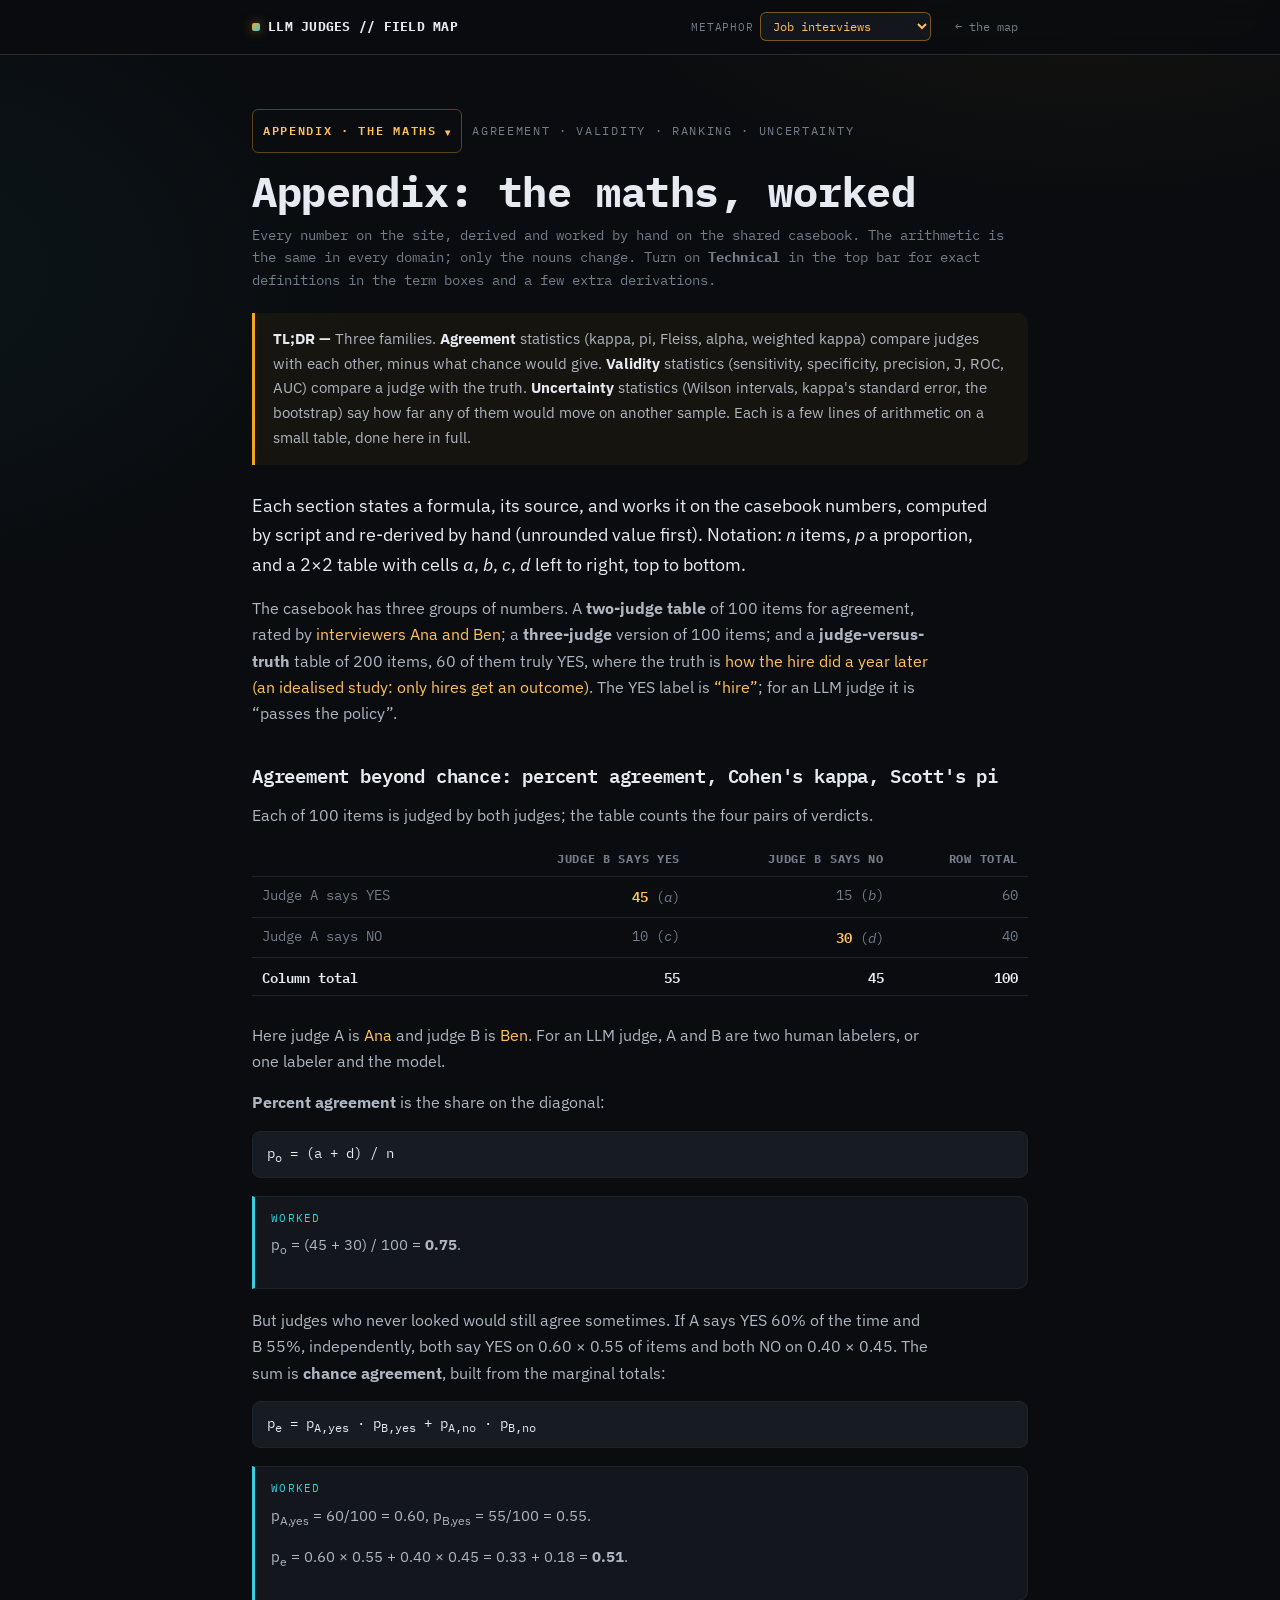
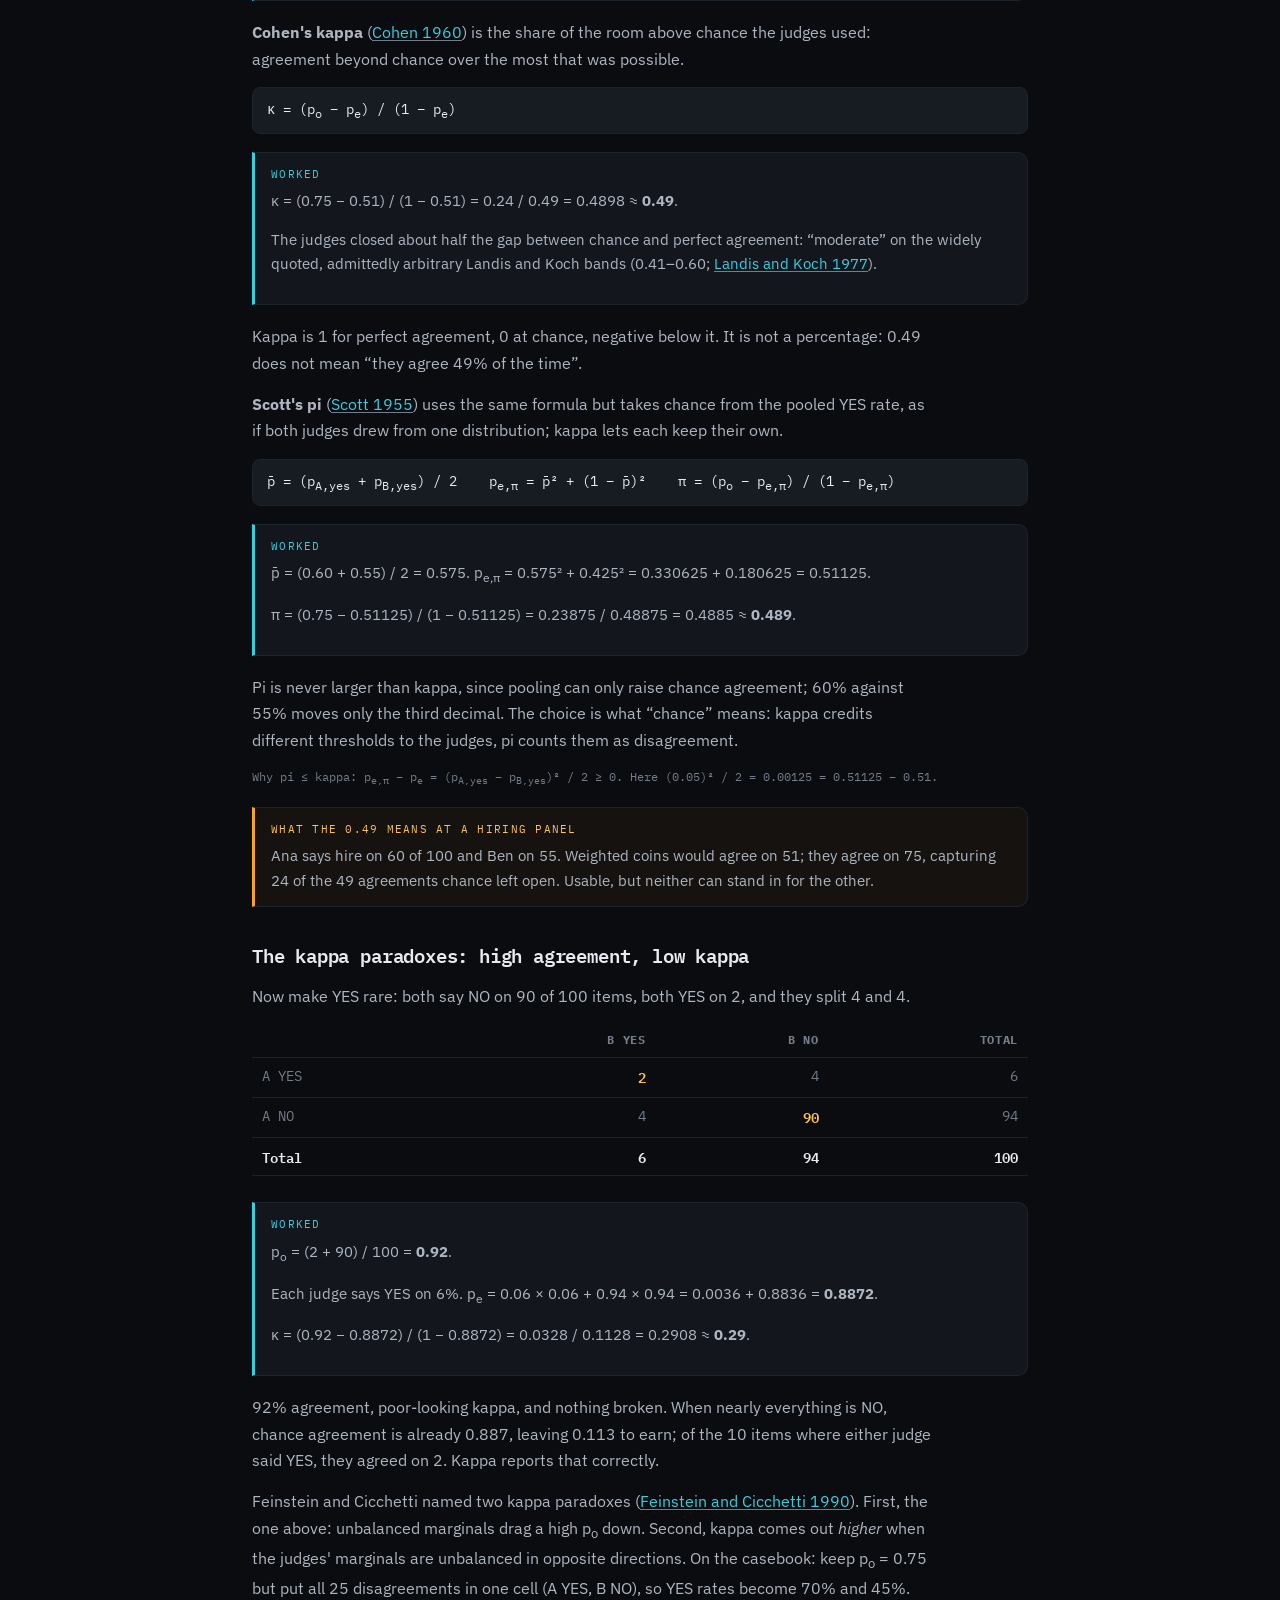
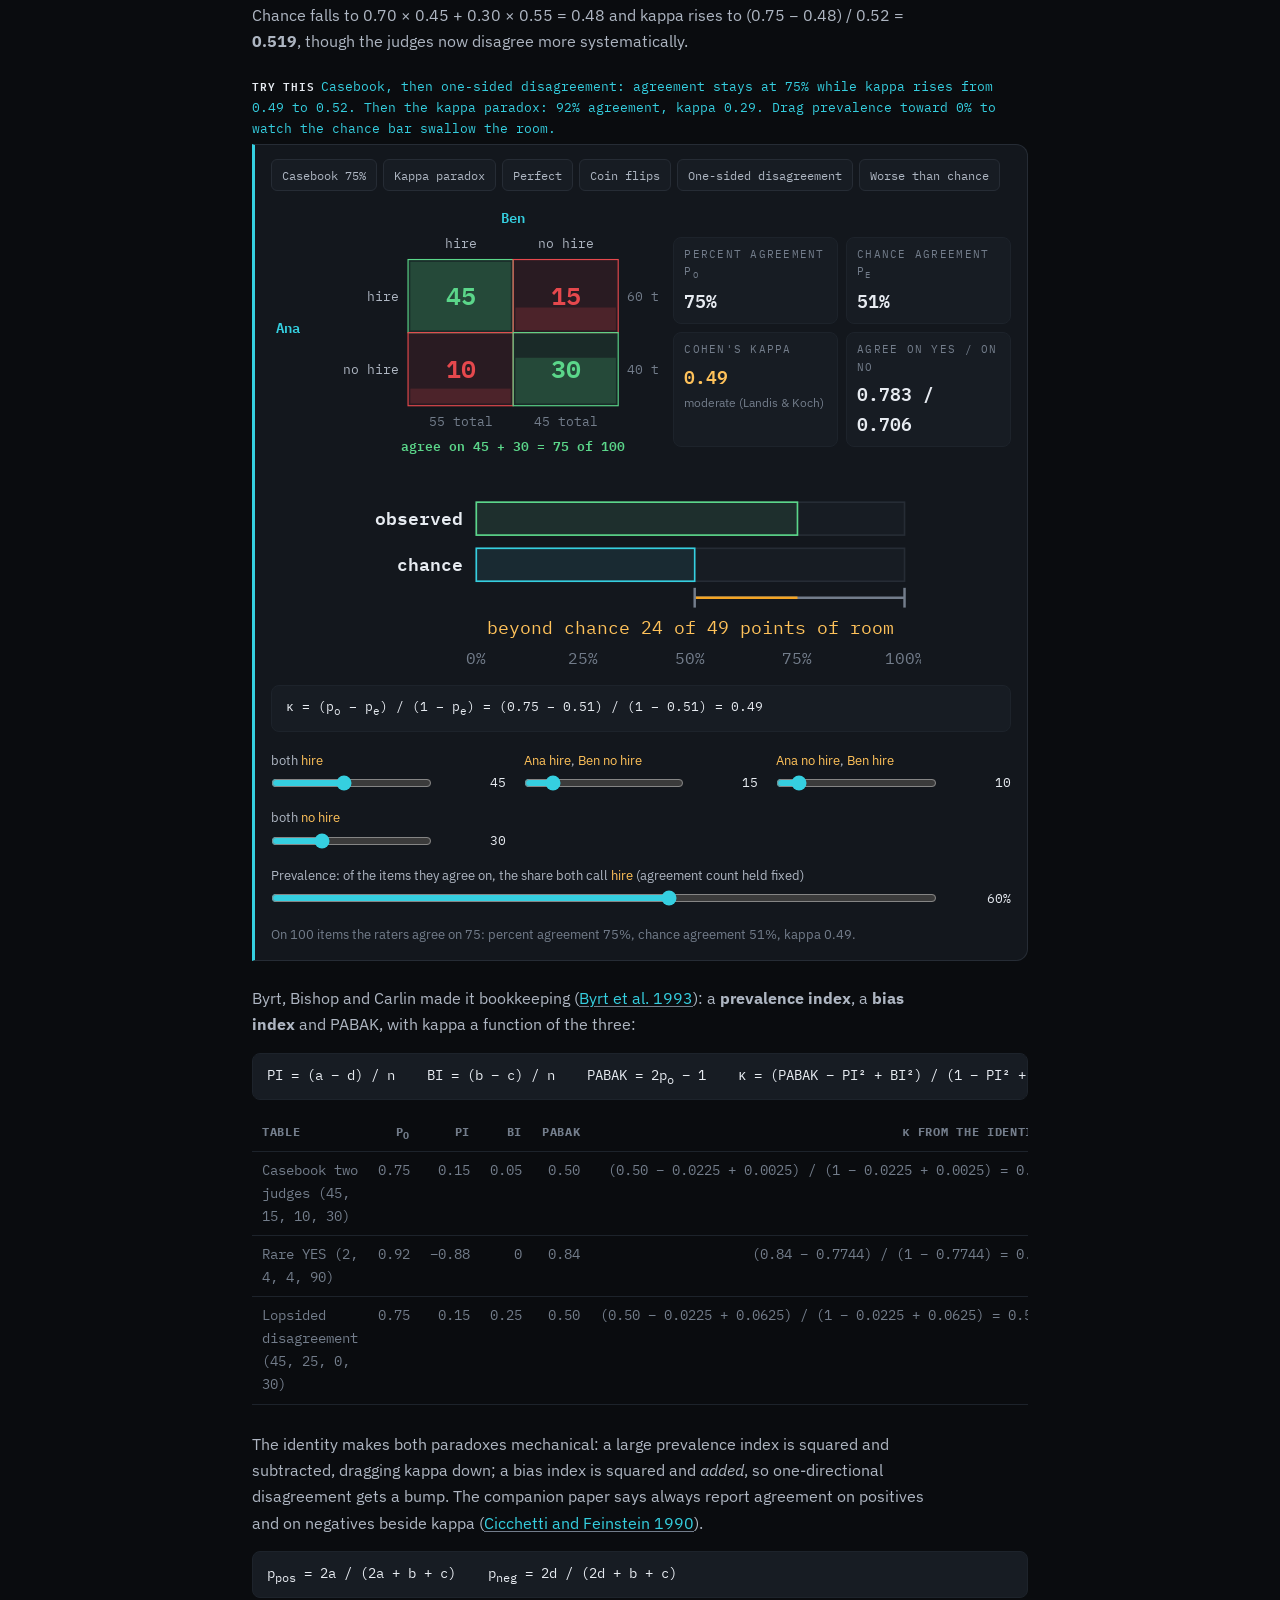
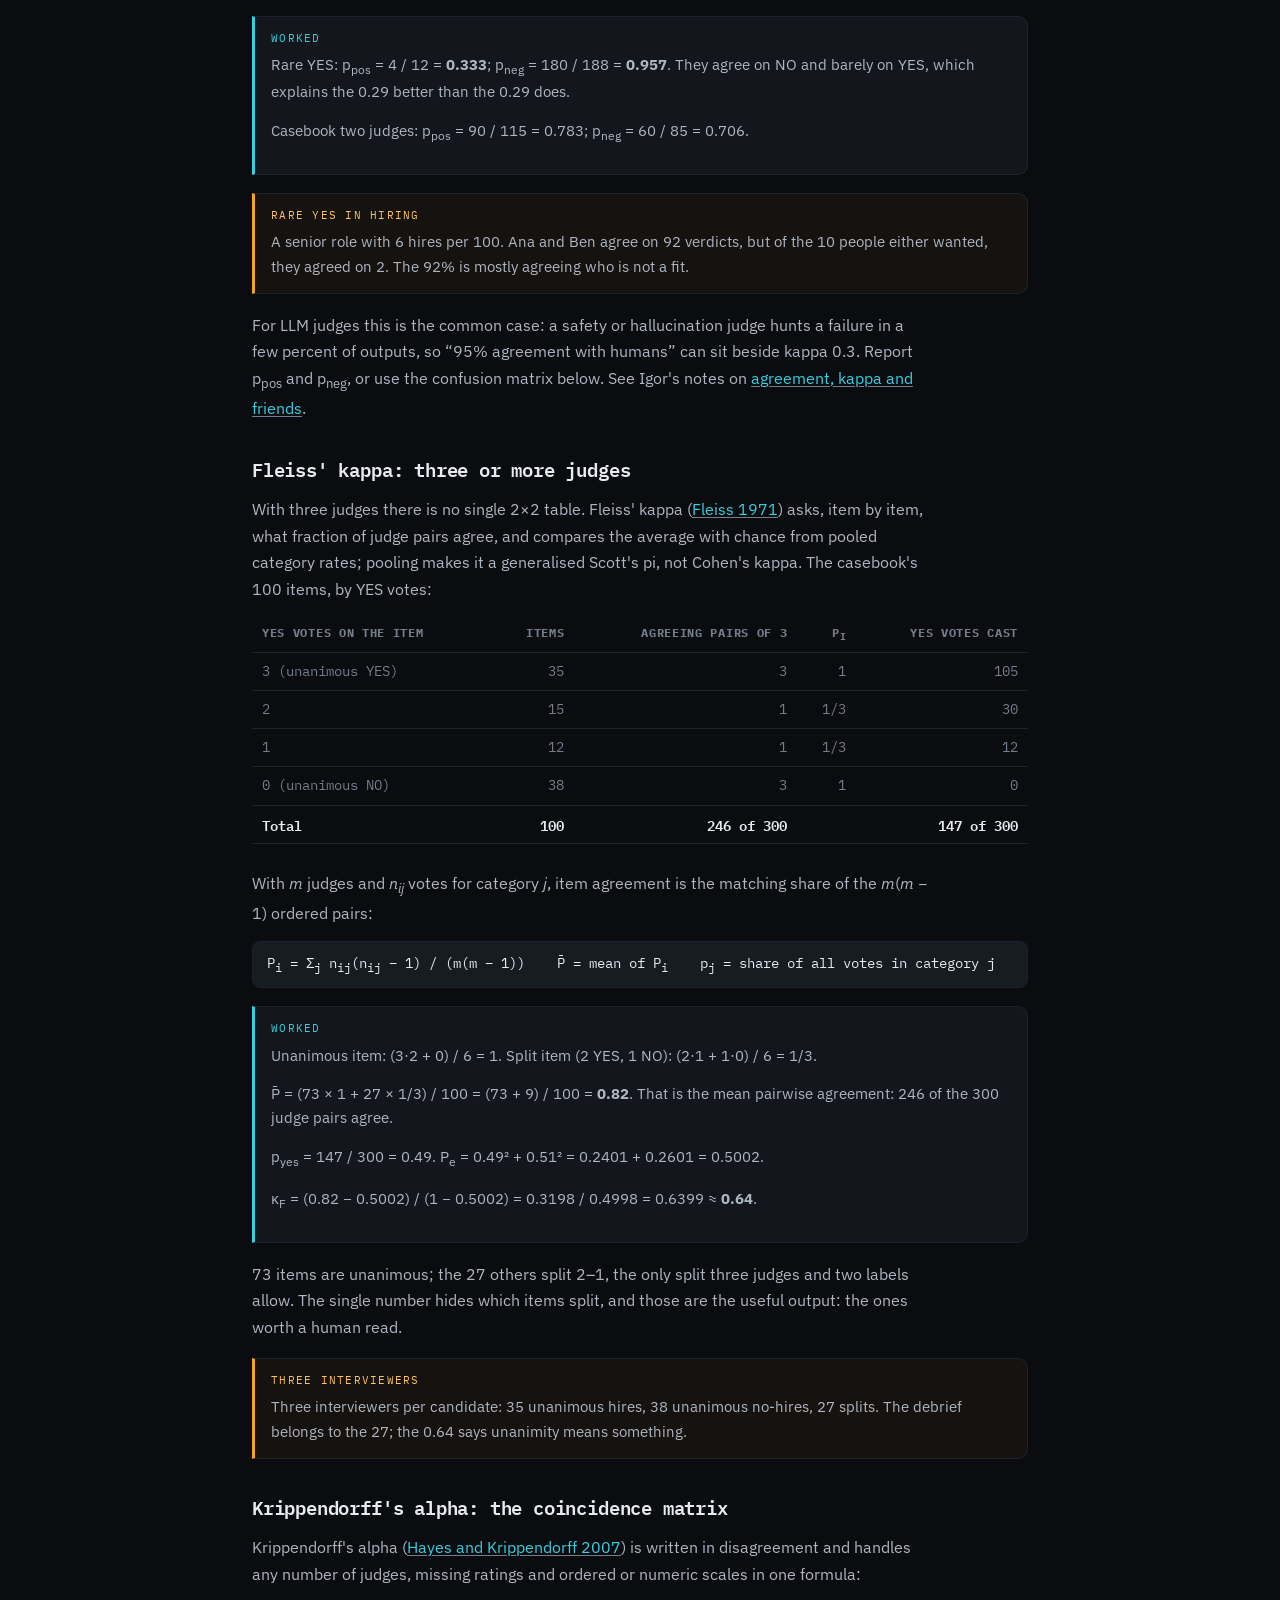
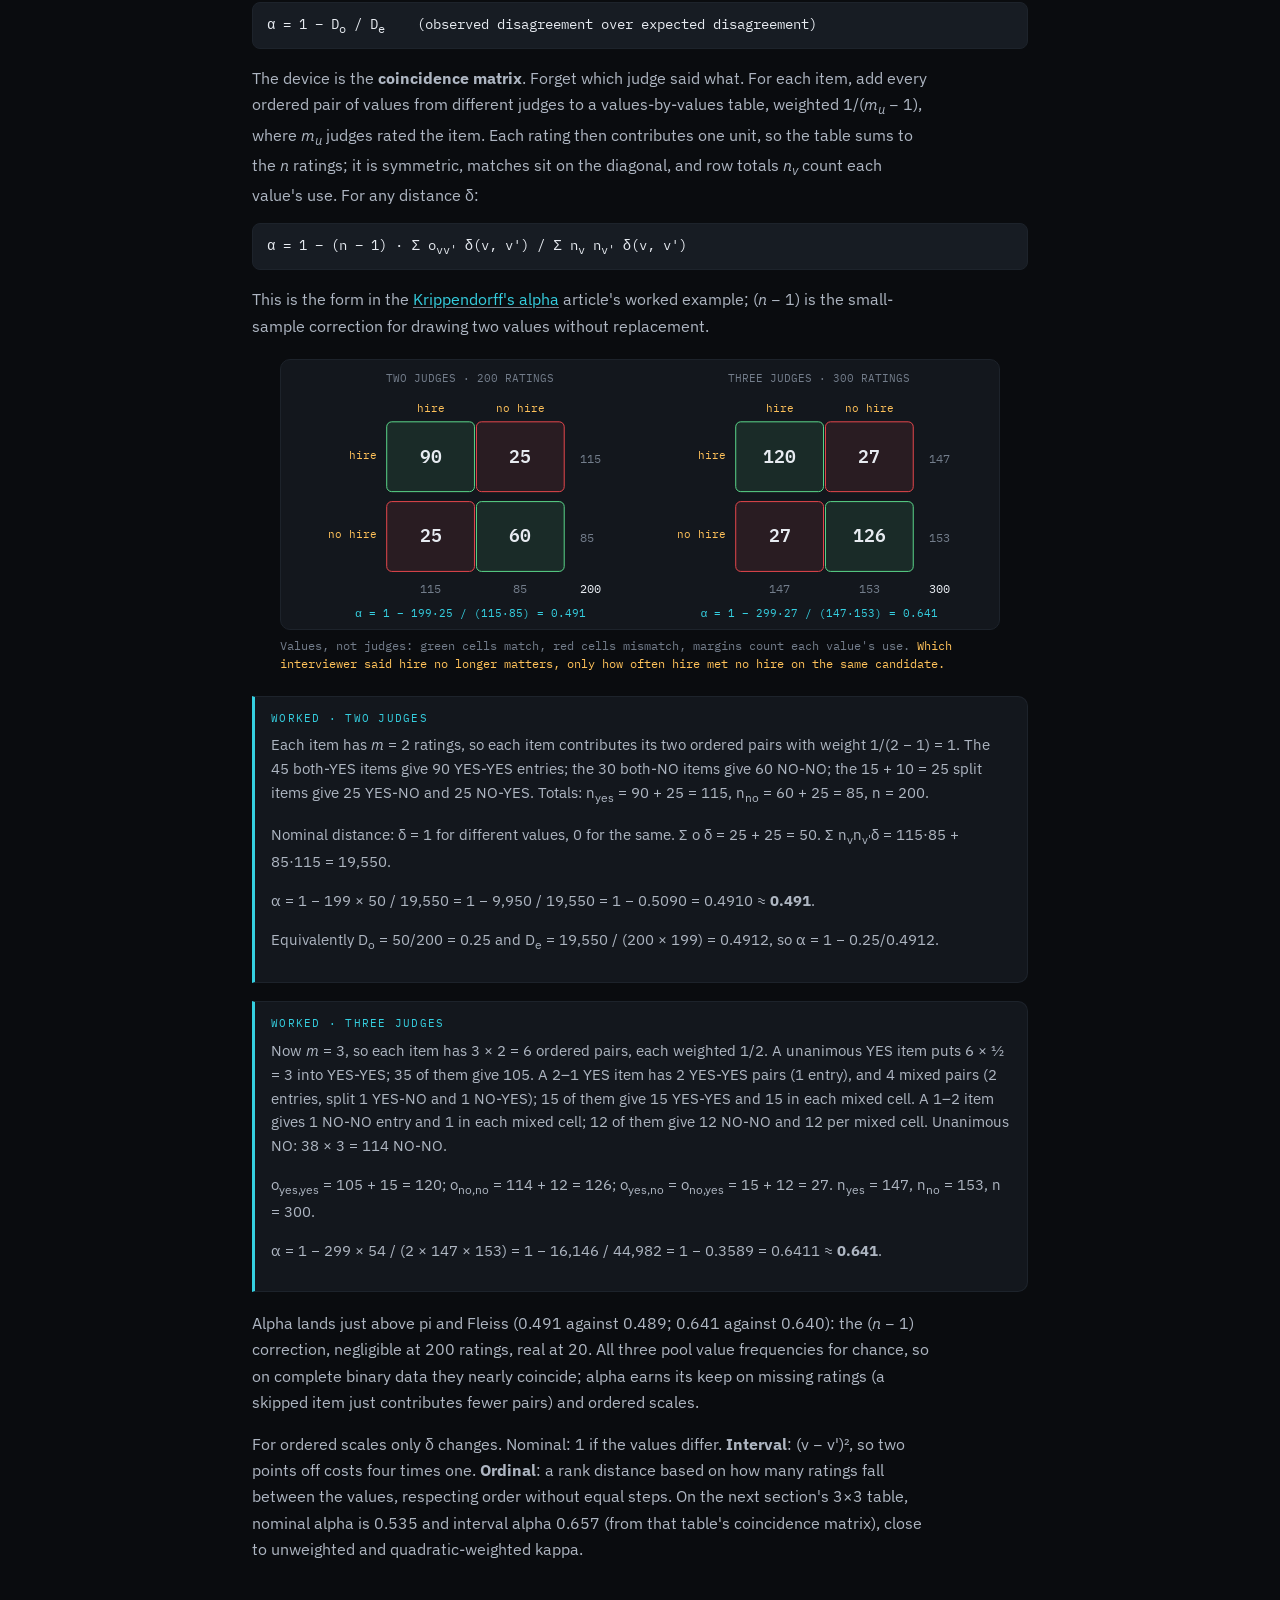
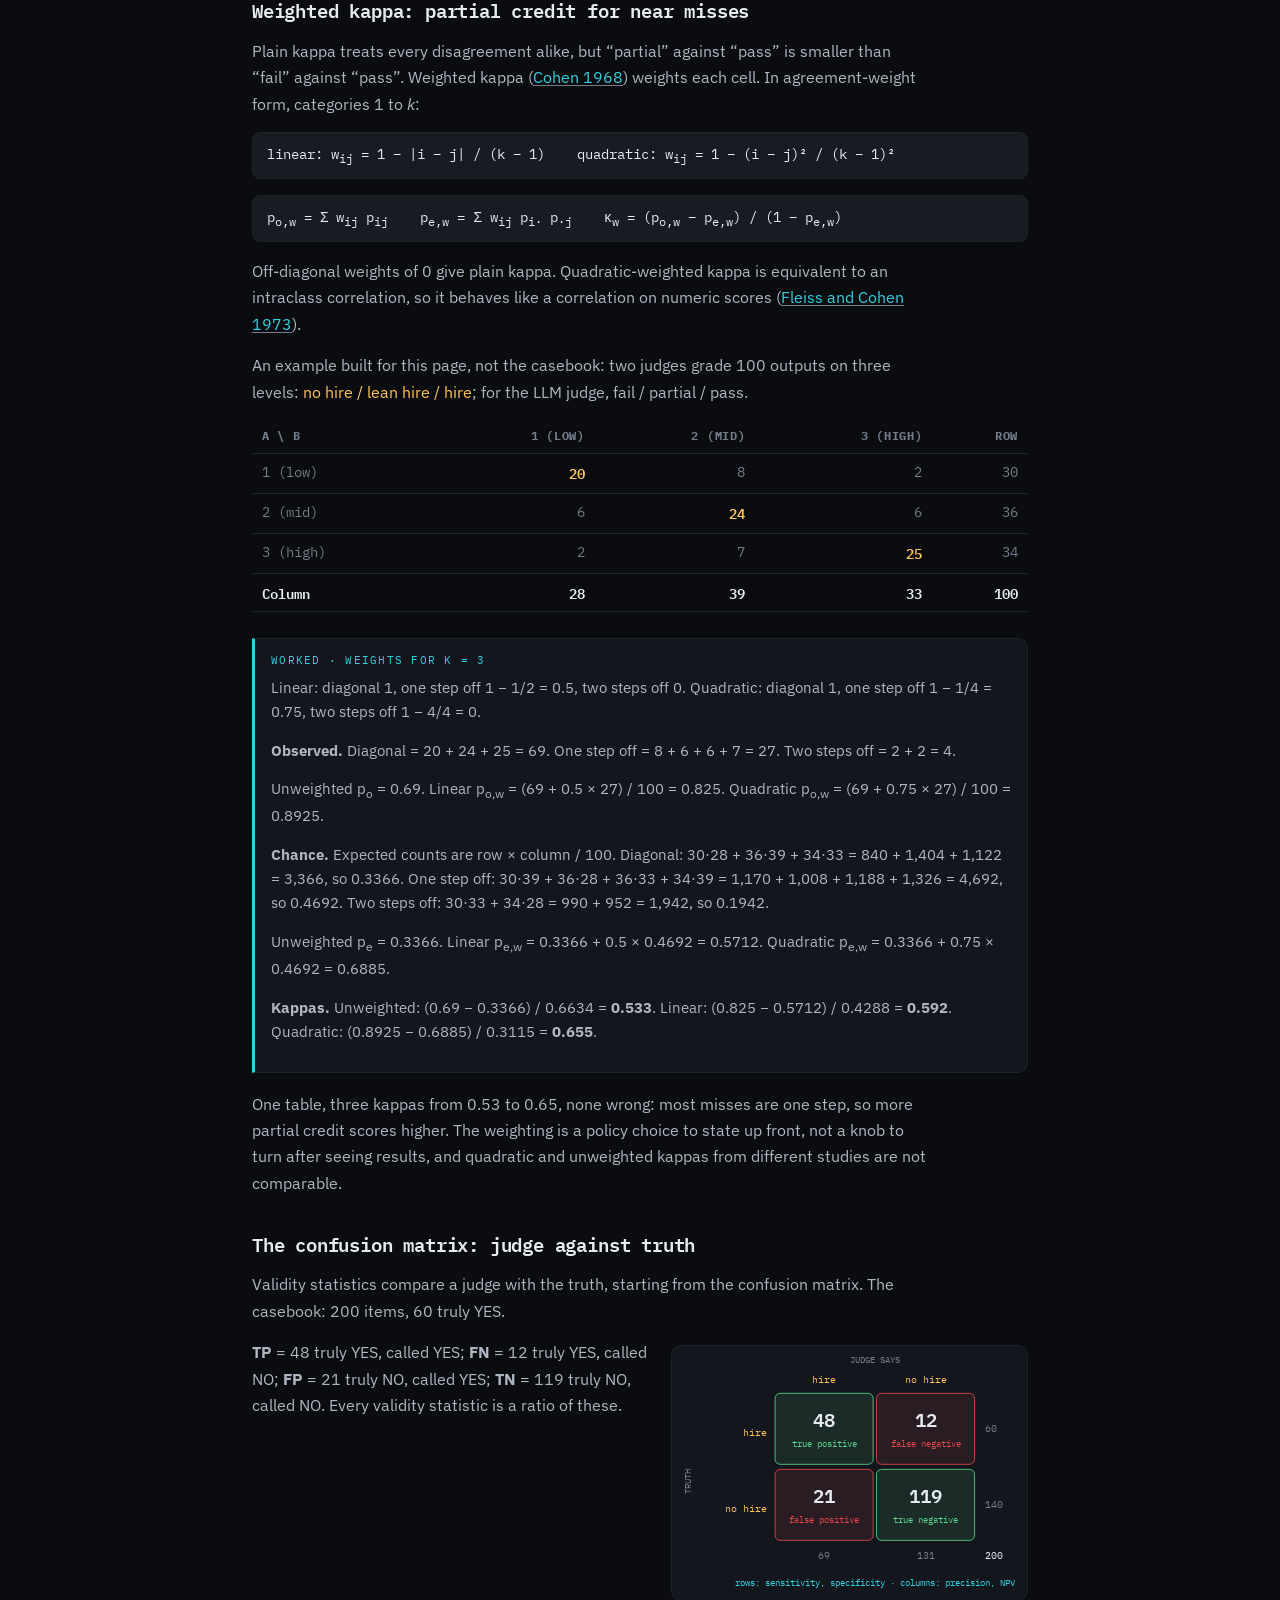
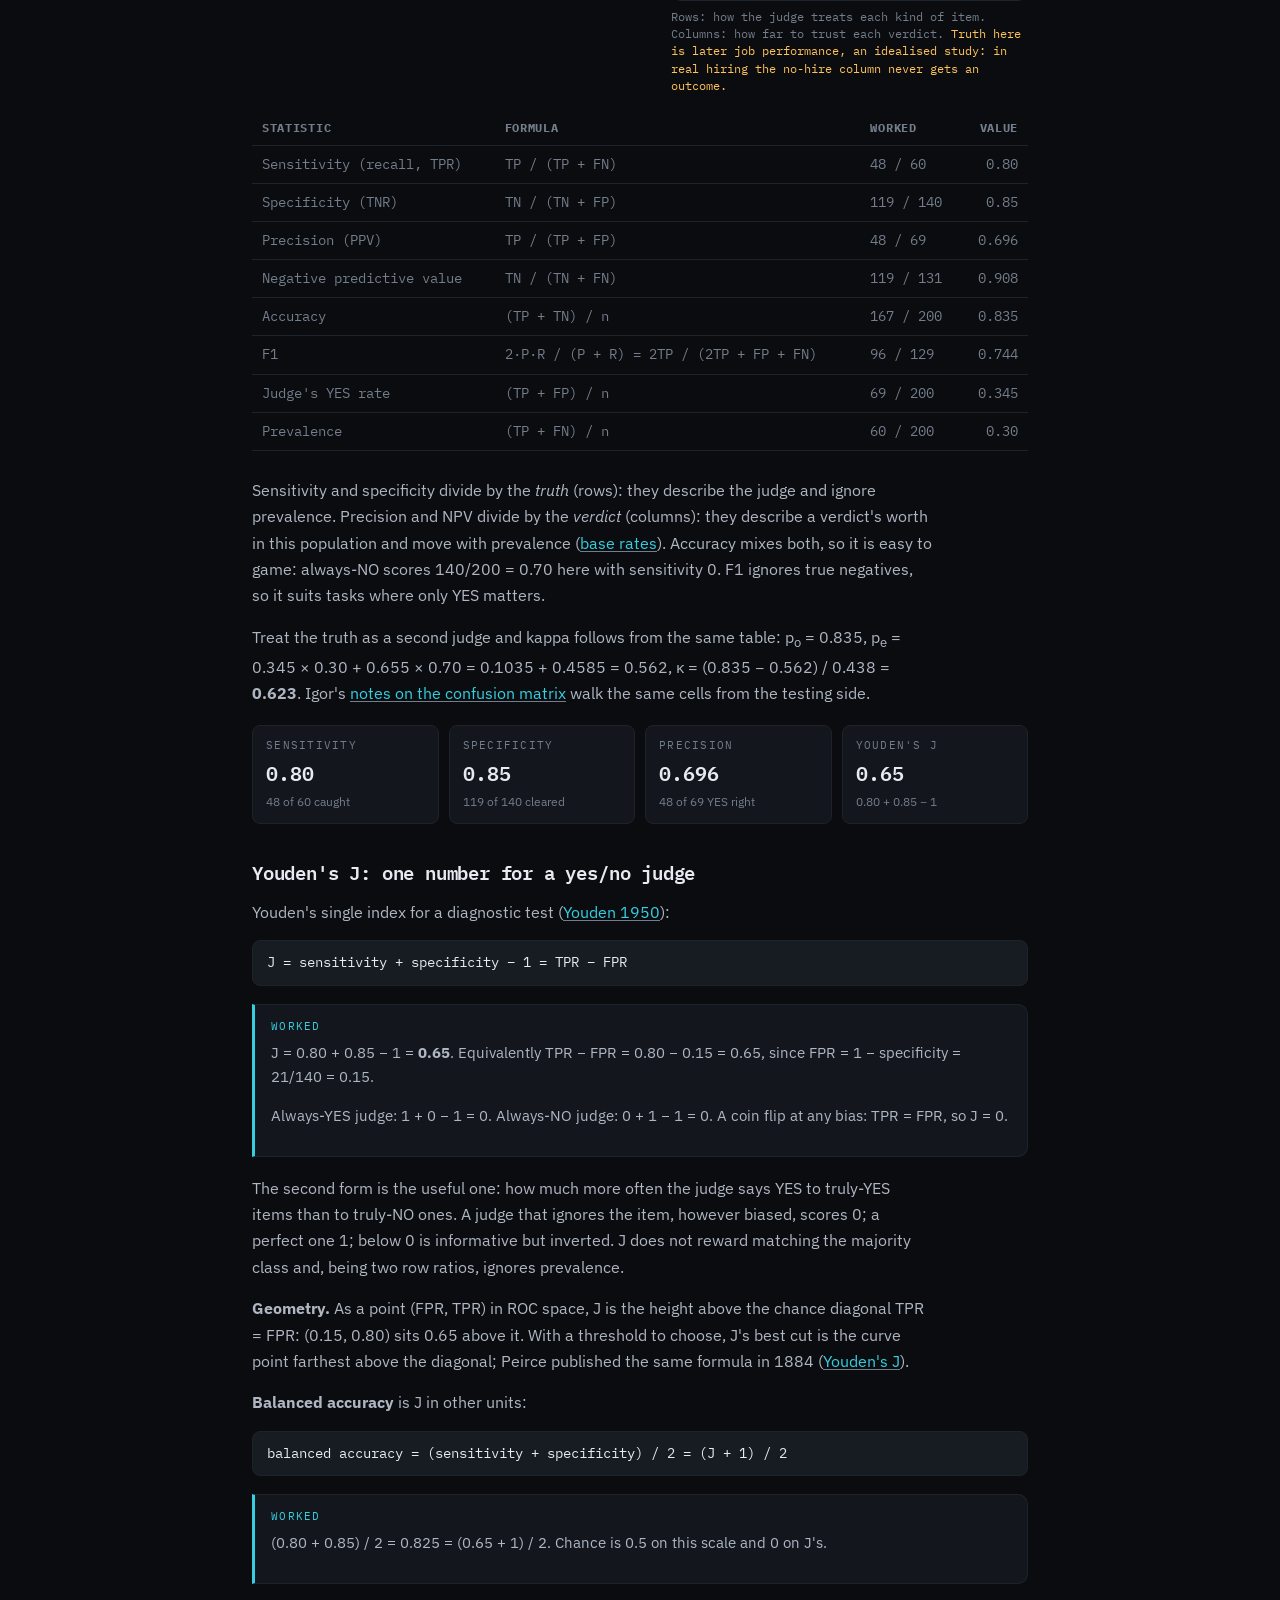
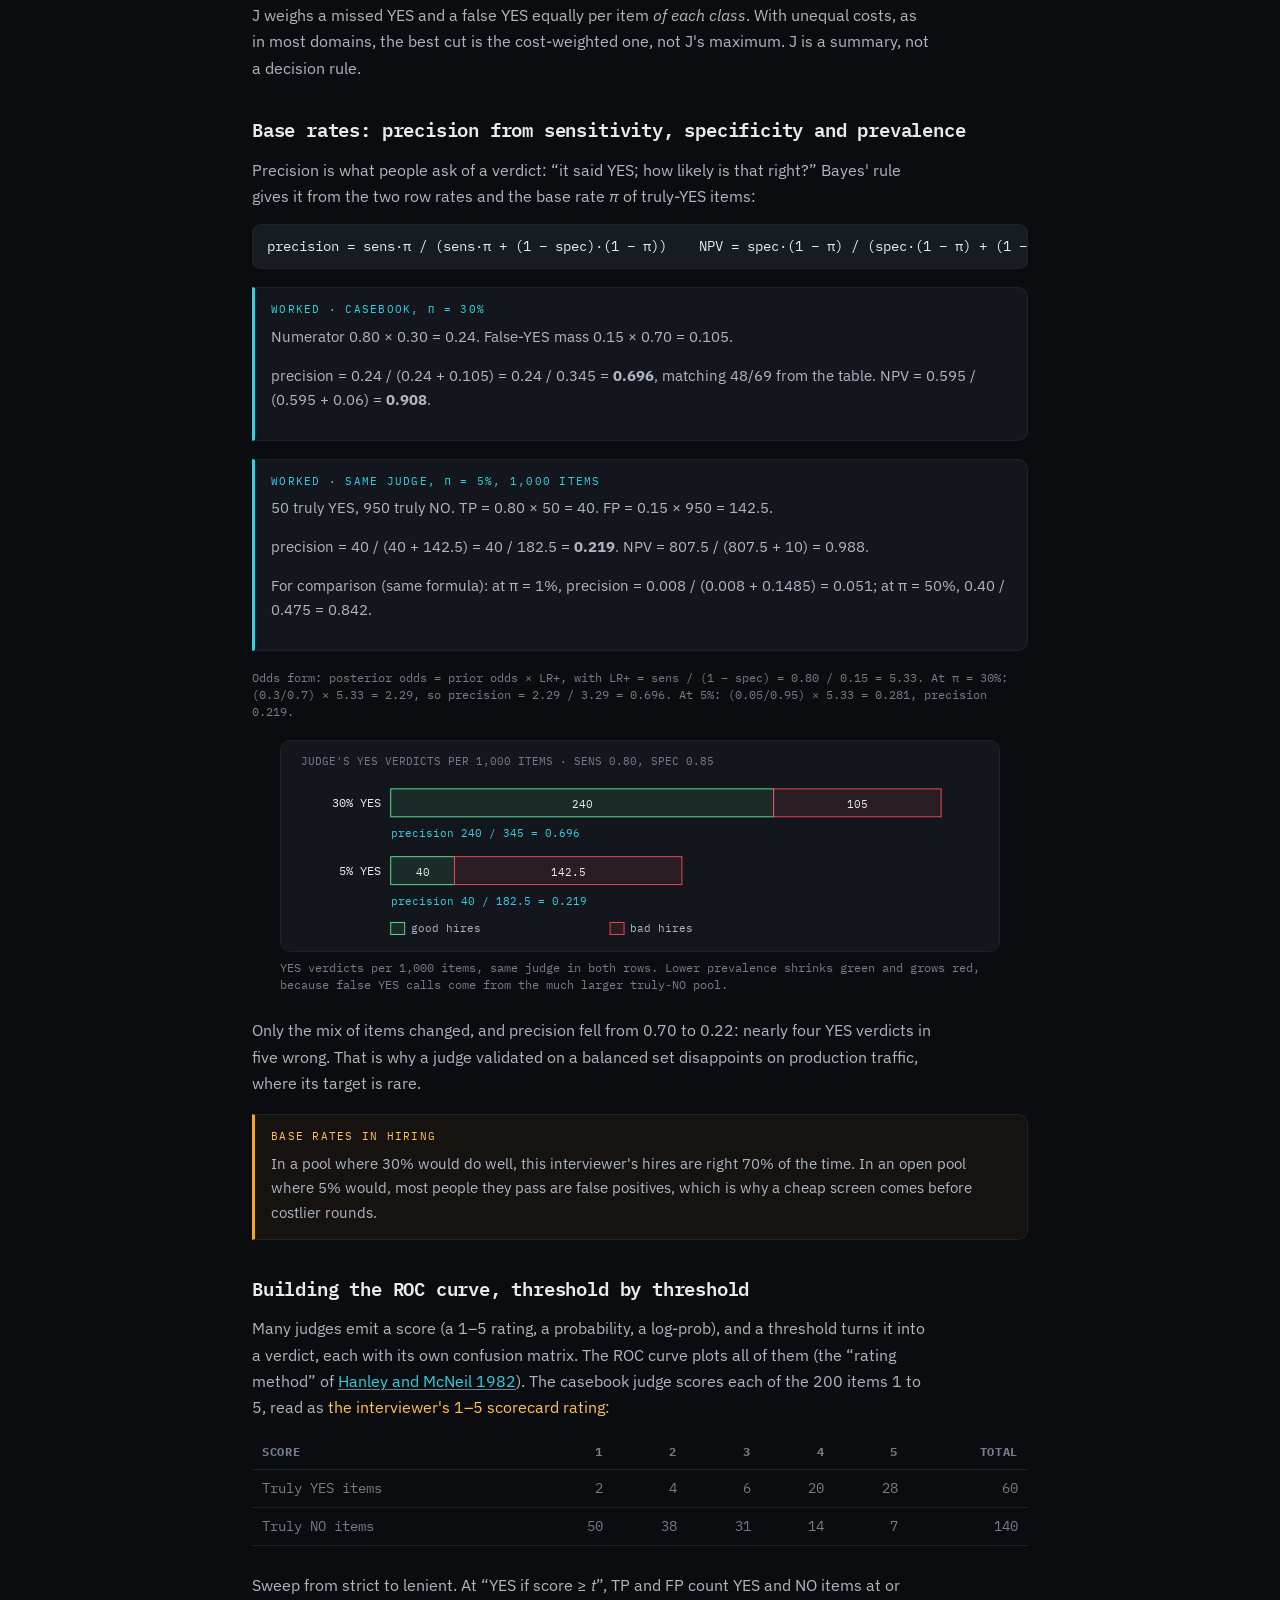
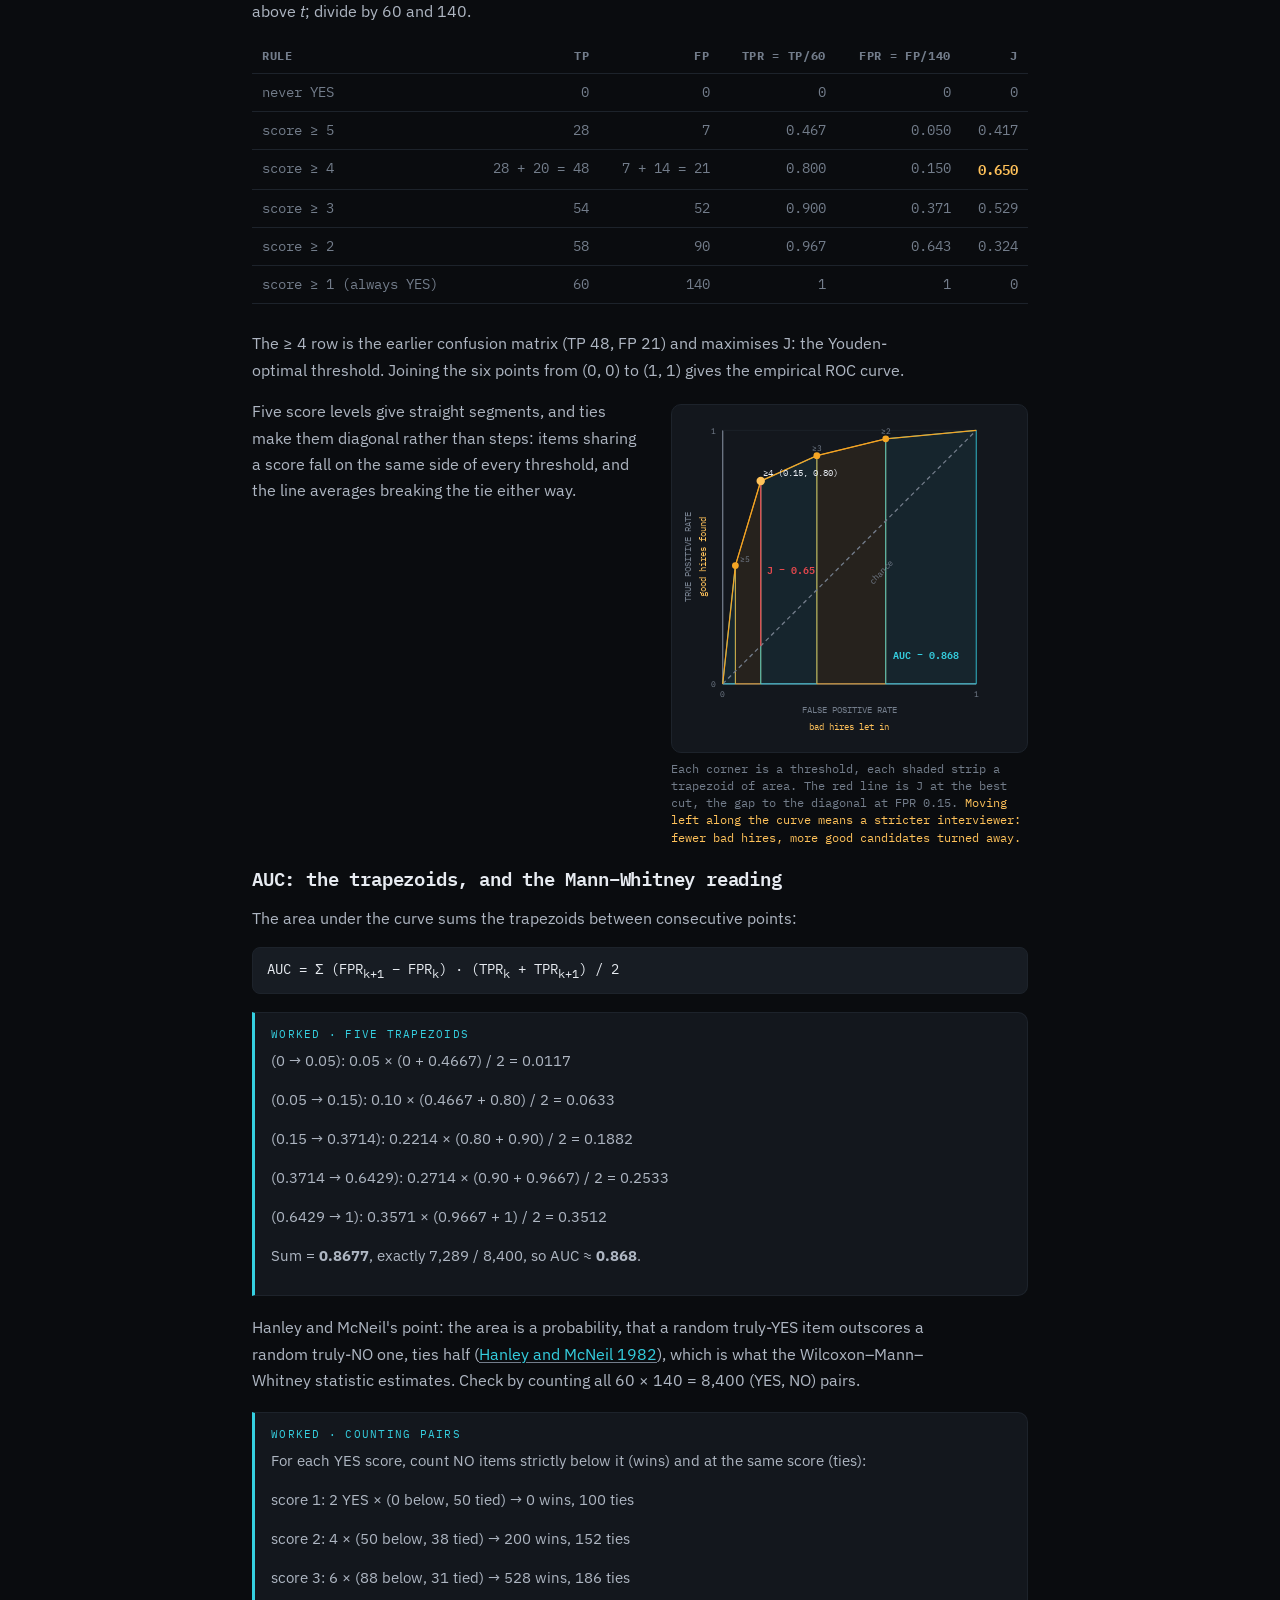
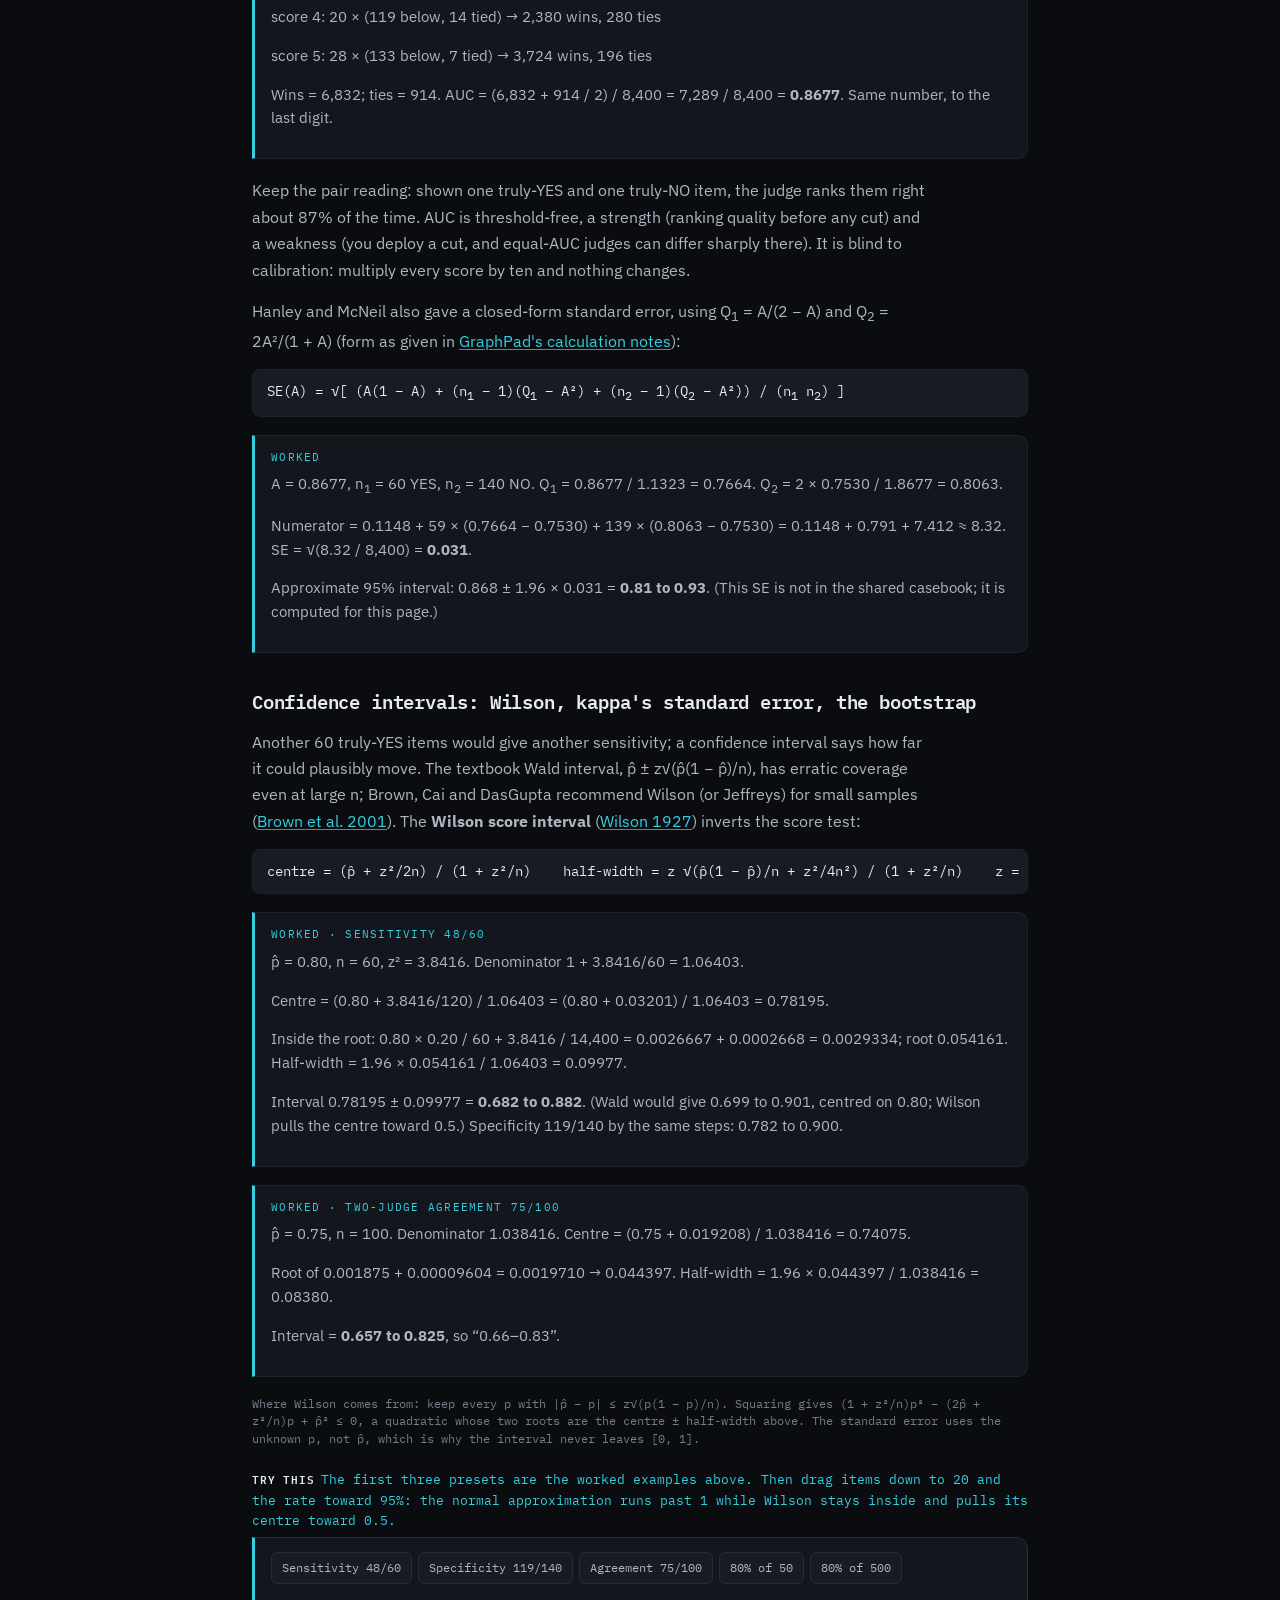
==== commit 7e4fbb79: "Term boxes and the mode control move to the hub's shared terms.js Every map now shares one Plain / T" ====
--- a/parts/math.html
+++ b/parts/math.html
@@ -405,7 +405,7 @@
 <script src="../widgets.js" defer></script>
 <script src="../widgets/kappa.js" defer></script>
 <script src="../widgets/wilsonci.js" defer></script>
-<script src="../glossary.js" defer></script>
+<script src="https://idvorkin-ai-tools.github.io/assets/terms.js" defer></script>
 <script src="../fig.js" defer></script>
 <!-- Private comments mode, inert unless ?annotate=1 (see assets/annotate.js in idvorkin-ai-tools.github.io) -->
 <script src="https://idvorkin-ai-tools.github.io/assets/annotate.js" defer></script>
--- a/paper.css
+++ b/paper.css
@@ -333,7 +333,8 @@
 .lab svg.lab-bar,.lab svg.lab-br{max-width:560px;margin:6px auto}
 .lab{scroll-margin-top:72px}
 
-/* term boxes (glossary.js + glossary/<id>.json), Igor 2026-11-21: plain meaning beside each fancy word */
+/* term boxes (the hub's assets/terms.js + assets/glossary/<id>.json), Igor 2026-11-21: plain meaning beside each fancy word.
+   terms.js injects zero-specificity defaults and the mode-block rules; these keep this map's look. */
 .term.gl-ready{border-bottom:1px dotted var(--def);color:inherit}
 .gl-chip{display:inline-flex;align-items:center;justify-content:center;width:18px;height:18px;margin:0 2px 0 3px;padding:0;
   border:1px solid rgba(53,207,224,.5);border-radius:50%;background:rgba(53,207,224,.08);color:var(--def);
@@ -352,29 +353,56 @@
 .gl-box .gl-eli5,.gl-box .gl-tech{display:none}
 html[data-eli5="on"] .gl-box .gl-eli5,html[data-tech="on"] .gl-box .gl-tech{display:block}
 html[data-eli5="on"] .gl-box .gl-plain,html[data-tech="on"] .gl-box .gl-plain{display:none}
-html[data-eli5="on"][data-tech="on"] .gl-box .gl-tech{margin-top:6px}
 html.gl-rail-on .gl-chip{display:none}
 .gl-rail{position:absolute;z-index:2}
 .gl-rail .gl-box{display:block;position:absolute;left:0;right:0;margin:0;font-size:12.5px}
-/* page text that only makes sense in one register (opt-in; see docs/INTERACTIVE.md) */
-.tech-only{display:none}
-html[data-tech="on"] .tech-only{display:revert}
-html[data-tech="on"] .no-tech{display:none}
-/* the two switches in the top bar */
-.prefs{display:flex;gap:6px;flex-shrink:0}
-.pref{display:inline-flex;align-items:center;gap:5px;font-family:'IBM Plex Mono',monospace;font-size:11px;color:var(--ink-dim);
-  border:1px solid var(--line);border-radius:6px;padding:4px 7px;cursor:pointer;white-space:nowrap}
-.pref:has(input:checked){color:var(--def);border-color:rgba(53,207,224,.5);background:rgba(53,207,224,.07)}
-.pref input{accent-color:var(--def);margin:0;width:13px;height:13px}
-.pref .pref-short{display:none}
-@media (max-width:700px){.pref .pref-full{display:none}.pref .pref-short{display:inline}}
-@media (max-width:480px){.prefs{gap:4px}.pref{padding:4px 5px;gap:3px;font-size:10.5px}.mpick select{max-width:118px;padding:5px 4px}}
+/* the Plain / Technical / ELI5 control in the top bar (terms.js) */
+.modesel{display:inline-flex;flex-shrink:0;border:1px solid var(--line);border-radius:8px;overflow:hidden;background:var(--panel)}
+.modesel button{min-height:44px;min-width:44px;padding:0 10px;margin:0;border:0;border-left:1px solid var(--line);background:transparent;
+  color:var(--ink-dim);font-family:'IBM Plex Mono',monospace;font-size:11.5px;letter-spacing:.02em;cursor:pointer;white-space:nowrap;
+  -webkit-tap-highlight-color:transparent;touch-action:manipulation}
+.modesel button:first-child{border-left:0}
+.modesel button:hover{color:var(--ink)}
+.modesel button[aria-checked=true]{background:var(--def);color:var(--bg);font-weight:700}
+.modesel button:focus-visible{outline:2px solid var(--off-bright);outline-offset:-3px}
+.modesel .ms-short{display:none}
+.bar-in:has(.modesel){padding-top:6px;padding-bottom:6px}
+@media (max-width:700px){.modesel .ms-full{display:none}.modesel .ms-short{display:inline}}
+@media (max-width:480px){.modesel button{padding:0 6px;font-size:11px}.mpick select{max-width:104px;padding:5px 4px}}
 .lab svg.lab-cost,.lab svg.lab-ci{max-width:560px;margin:6px auto}
 .lab .statgrid .s .v small{font-size:12px;color:var(--ink-dim);font-weight:400}
-/* switch feedback (glossary.js) */
+/* mode feedback (terms.js) */
 .gl-toast{position:fixed;left:50%;bottom:18px;transform:translate(-50%,20px);opacity:0;pointer-events:none;z-index:60;
-  max-width:calc(100vw - 32px);font-family:'IBM Plex Mono',monospace;font-size:12px;color:var(--ink);background:var(--panel-2);
+  max-width:min(520px,calc(100vw - 32px));font-family:'IBM Plex Mono',monospace;font-size:12px;color:var(--ink);background:var(--panel-2);
   border:1px solid var(--def);border-radius:8px;padding:8px 12px;box-shadow:0 6px 24px rgba(0,0,0,.5);transition:opacity .2s,transform .2s}
 .gl-toast.gl-show{opacity:1;transform:translate(-50%,0)}
+.gl-toast b{color:var(--def)}
+.gl-toast .gl-toast-ex{display:block;margin-top:5px;color:var(--ink-mid);font-family:"IBM Plex Sans",system-ui,sans-serif;font-size:13px;line-height:1.4;letter-spacing:0}
 @media (prefers-reduced-motion:no-preference){.gl-box.gl-flash{animation:glflash 1.2s ease-out}}
 @keyframes glflash{0%{box-shadow:0 0 0 4px rgba(53,207,224,.6)}100%{box-shadow:0 0 0 0 rgba(53,207,224,0)}}
+/* unit menu behind the kicker (site.js) */
+.eyebrow .toc-btn{font:inherit;font-weight:600;letter-spacing:inherit;text-transform:inherit;color:var(--off-bright);background:transparent;
+  border:1px solid rgba(245,165,36,.35);border-radius:6px;min-height:44px;padding:0 10px;cursor:pointer;display:inline-flex;align-items:center;gap:8px;
+  text-align:left;-webkit-tap-highlight-color:transparent;touch-action:manipulation}
+.eyebrow .toc-btn:hover,.eyebrow .toc-btn[aria-expanded=true]{border-color:var(--off);background:rgba(245,165,36,.08)}
+.eyebrow .toc-btn:focus-visible{outline:2px solid var(--off-bright);outline-offset:2px}
+.toc-caret{font-size:10px;transition:transform .15s}
+.toc-btn[aria-expanded=true] .toc-caret{transform:rotate(180deg)}
+.toc-pop{position:absolute;z-index:40;left:22px;right:22px;max-width:520px;margin-top:-8px;max-height:min(70vh,560px);overflow-y:auto;
+  overscroll-behavior:contain;background:var(--panel-2);border:1px solid var(--line);border-radius:10px;padding:6px;box-shadow:0 12px 36px rgba(0,0,0,.55)}
+main{position:relative}
+.toc-pop[hidden]{display:none}
+.toc-pop ol{list-style:none;margin:0;padding:0}
+.toc-pop li{padding:0;margin:0;max-width:none}
+.toc-pop li::before{content:none}
+.toc-pop a{text-decoration:none;display:flex;align-items:center;gap:10px;min-height:44px;padding:6px 10px;border-radius:6px;color:var(--ink-mid);text-decoration:none;
+  font-size:14.5px;line-height:1.3}
+.toc-pop a:hover,.toc-pop a:focus-visible{background:var(--panel);color:var(--ink);outline:none}
+.toc-pop a:focus-visible{box-shadow:inset 0 0 0 2px var(--off-bright)}
+.toc-pop .toc-map{font-family:'IBM Plex Mono',monospace;font-size:12px;color:var(--ink-dim)}
+.toc-pop .toc-n{font-family:'IBM Plex Mono',monospace;font-size:12px;color:var(--ink-dim);min-width:22px}
+.toc-pop .toc-cur > a{color:var(--off-bright);font-weight:600;background:rgba(245,165,36,.07)}
+.toc-pop .toc-secs{border-left:2px solid rgba(245,165,36,.35);margin:2px 0 6px 20px}
+.toc-pop .toc-secs a{padding-left:16px;font-size:13.5px}
+@media (max-width:480px){.toc-pop{left:16px;right:16px}}
+h2[tabindex="-1"]:focus{outline:none}
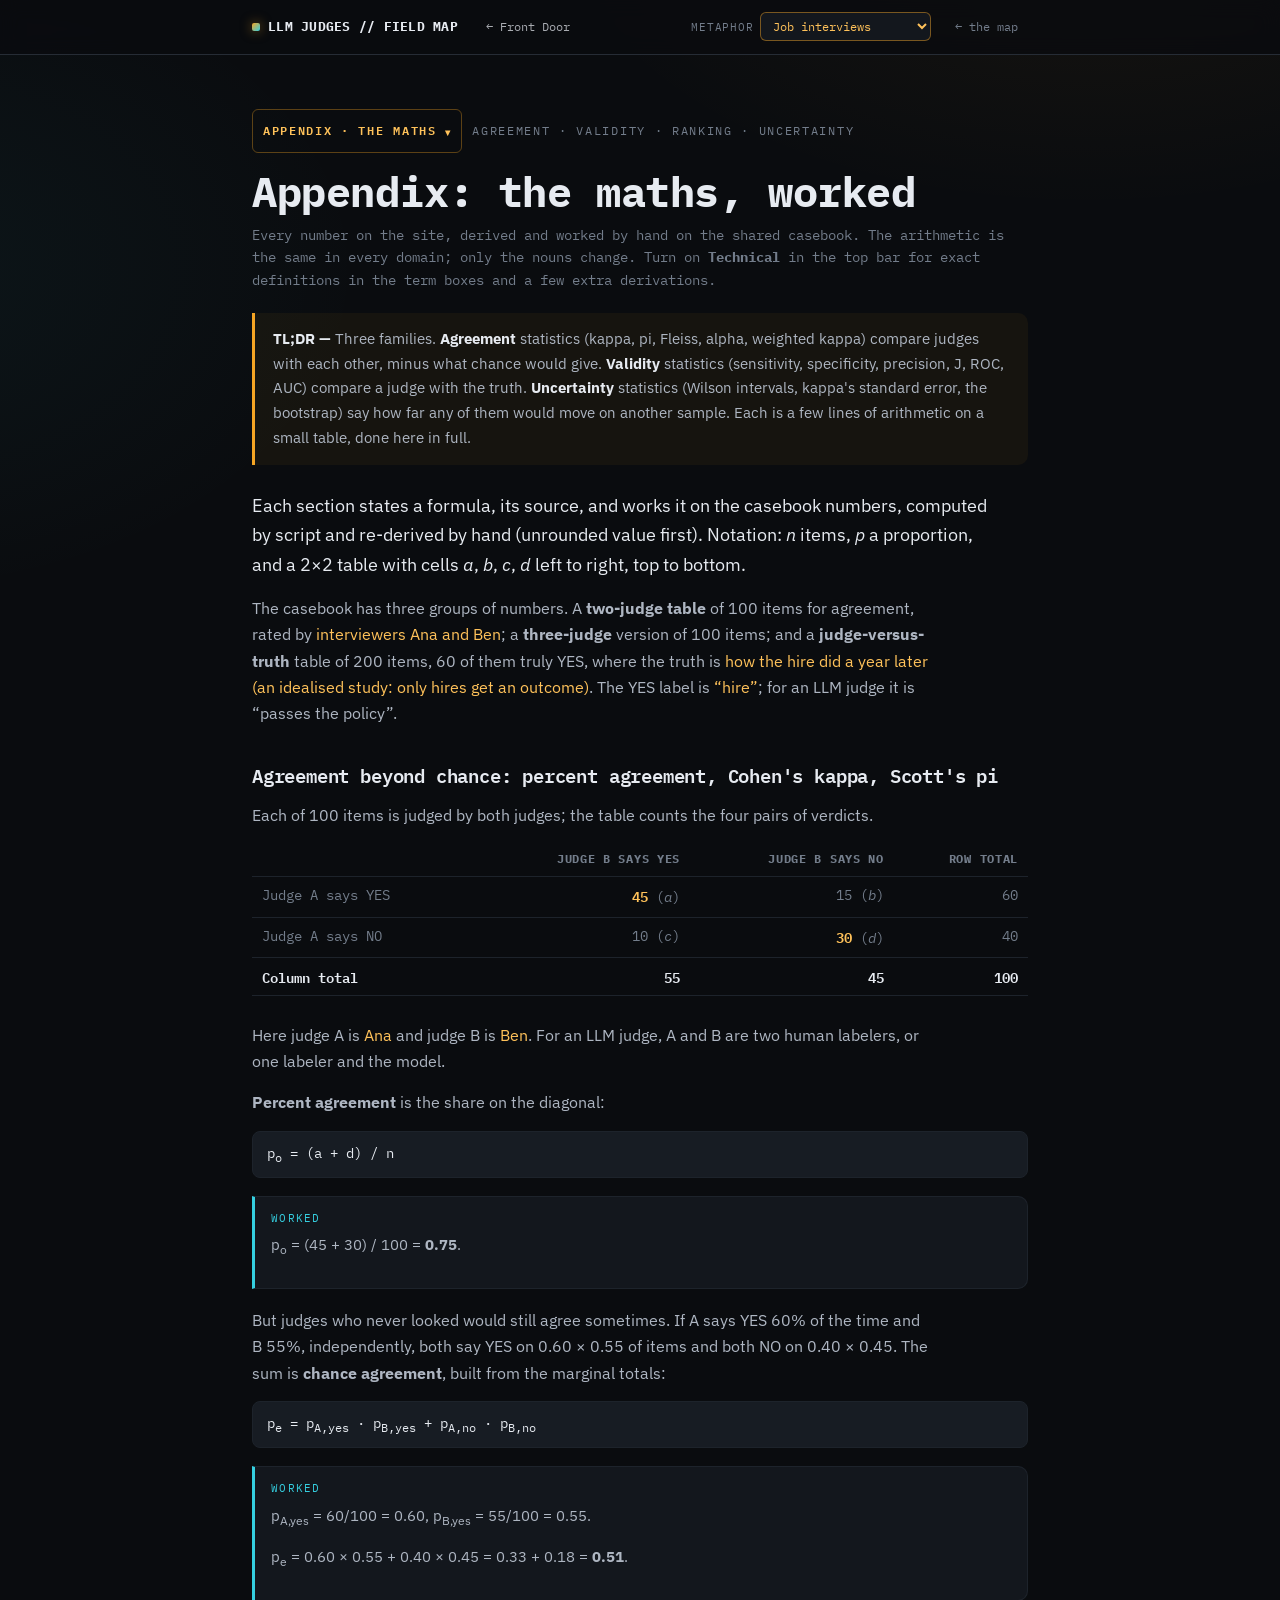
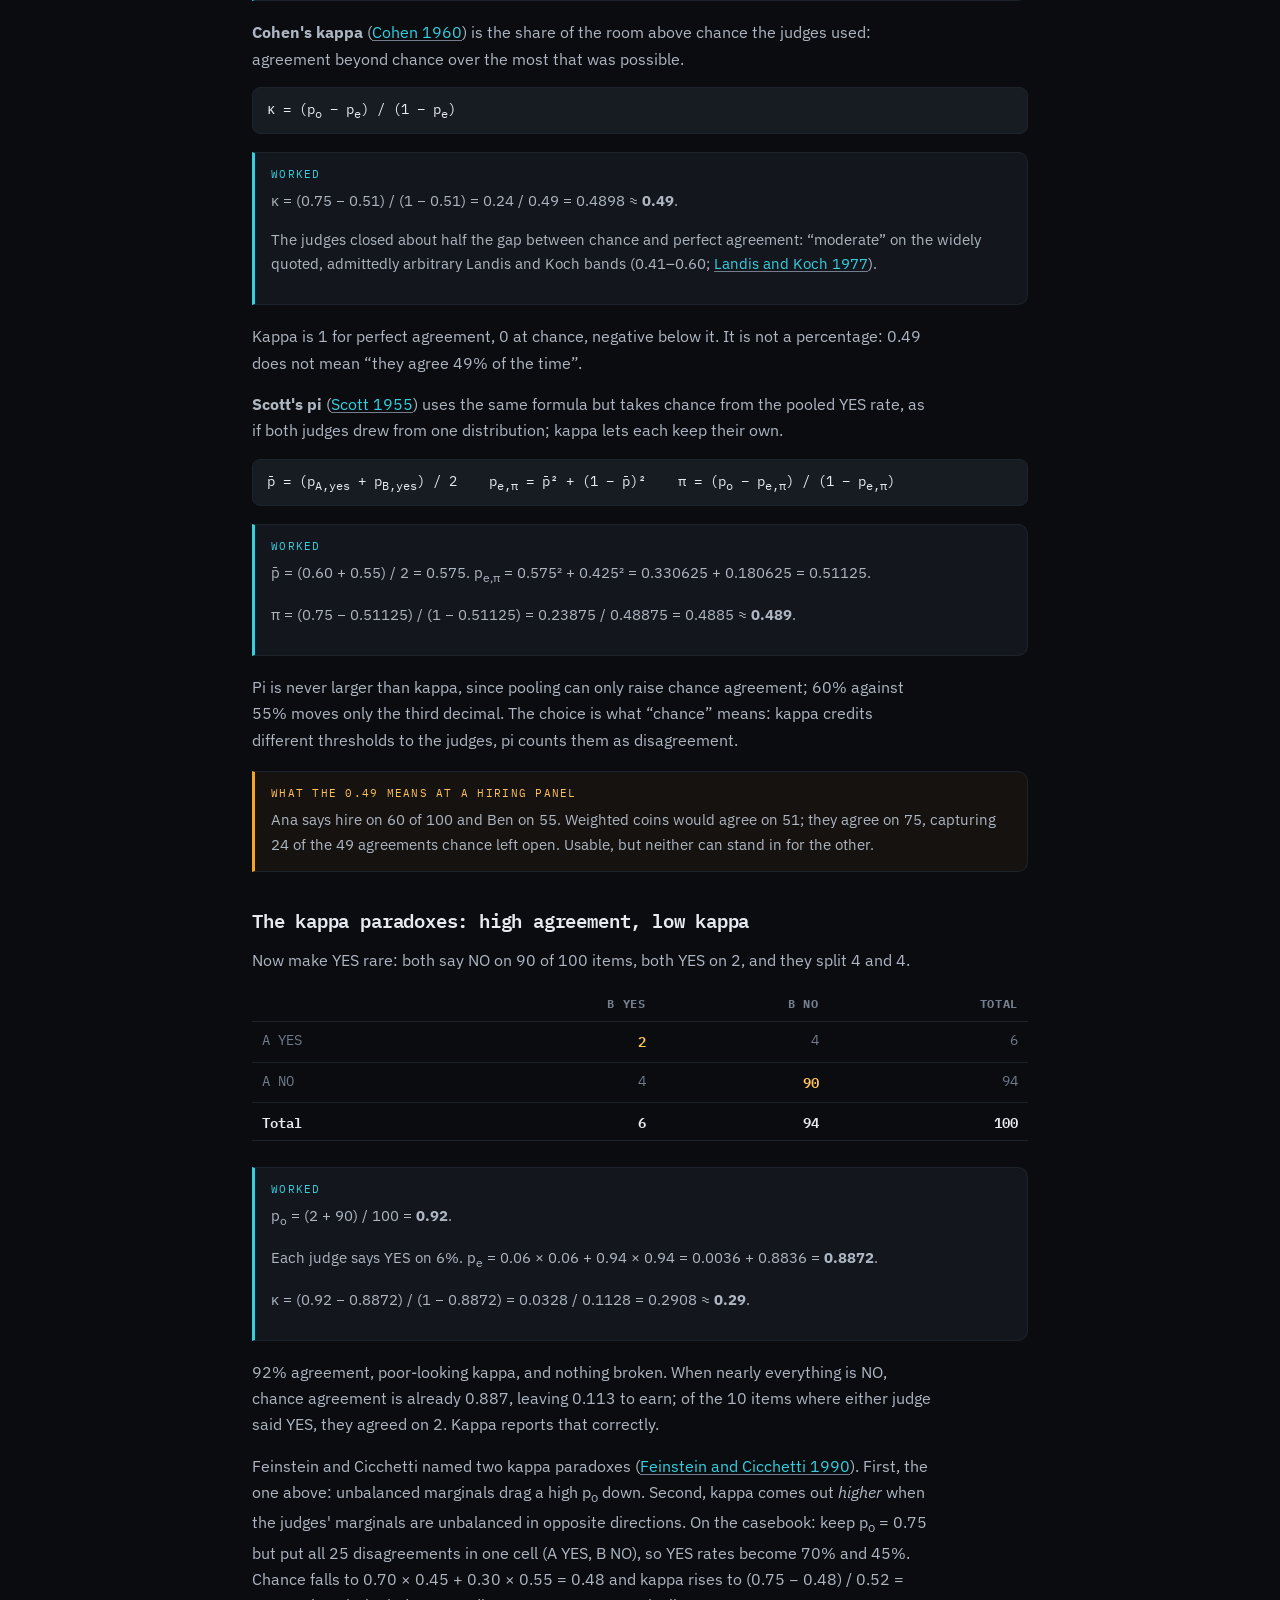
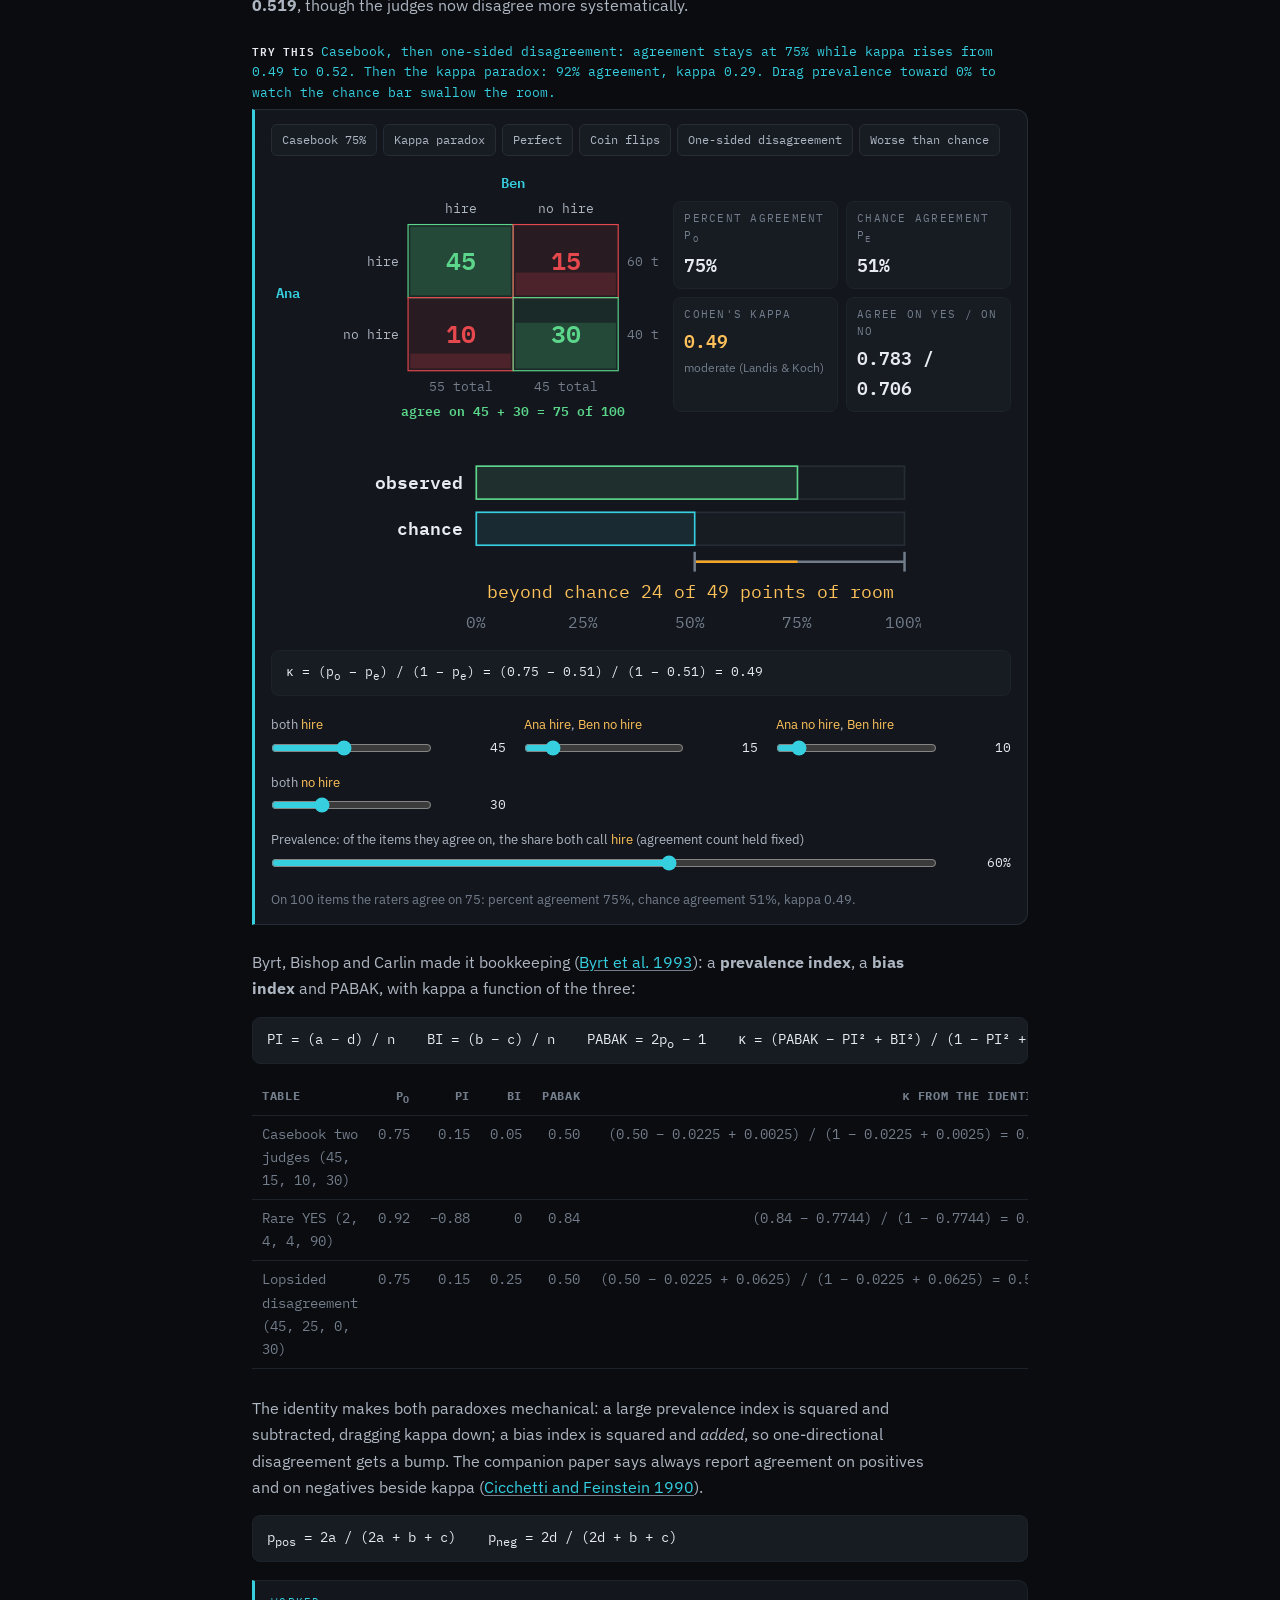
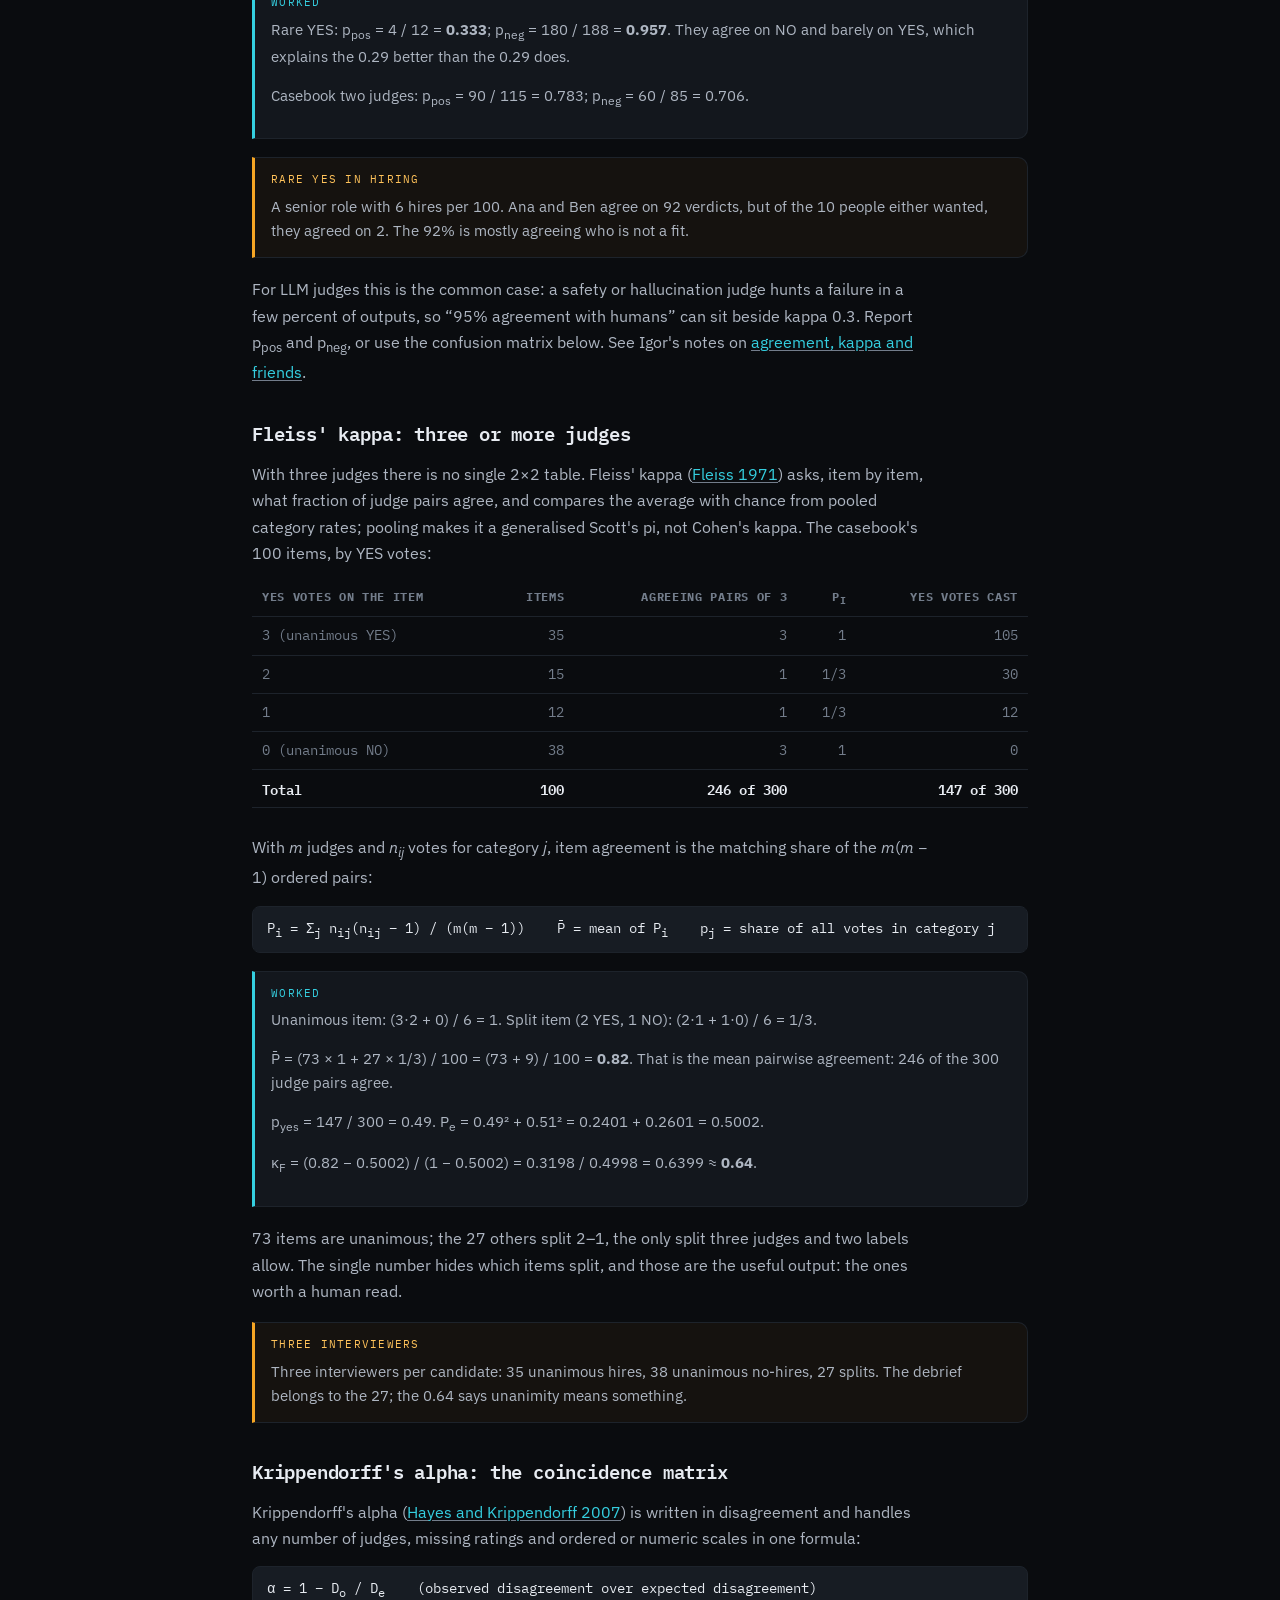
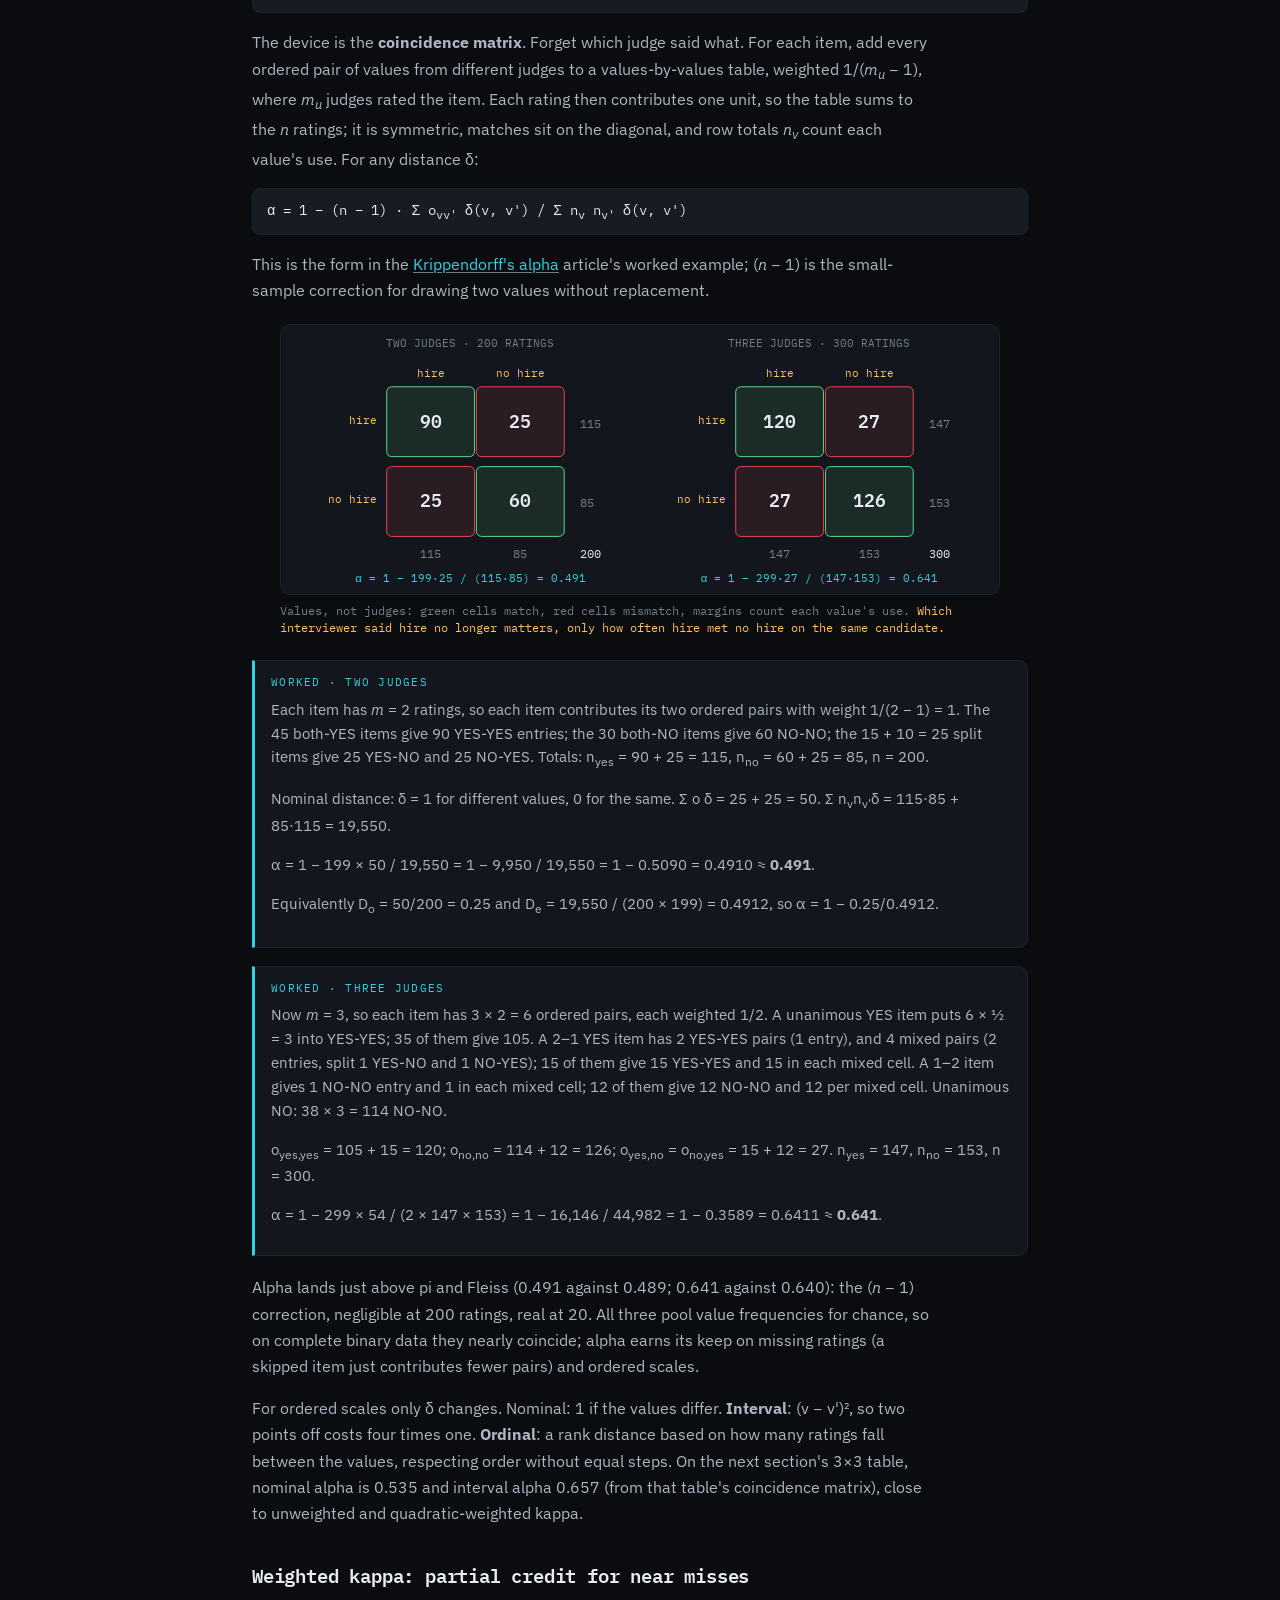
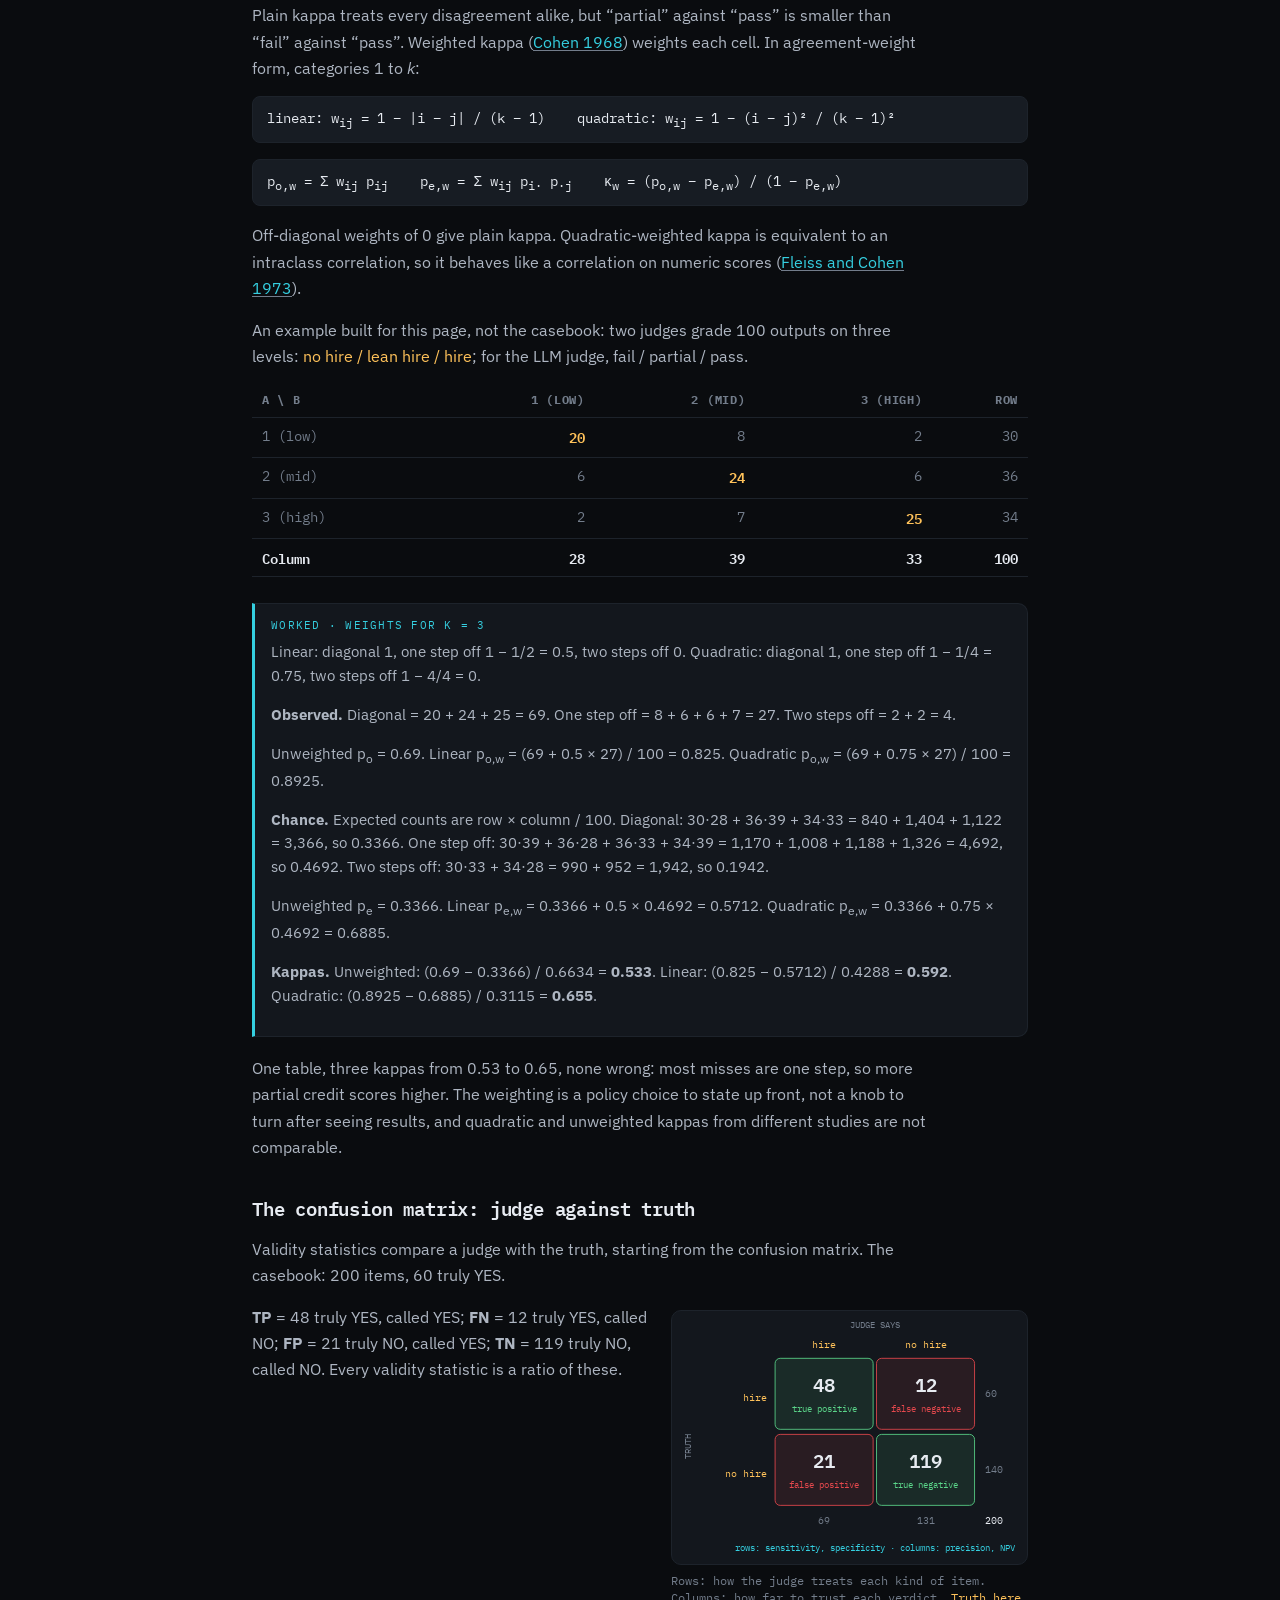
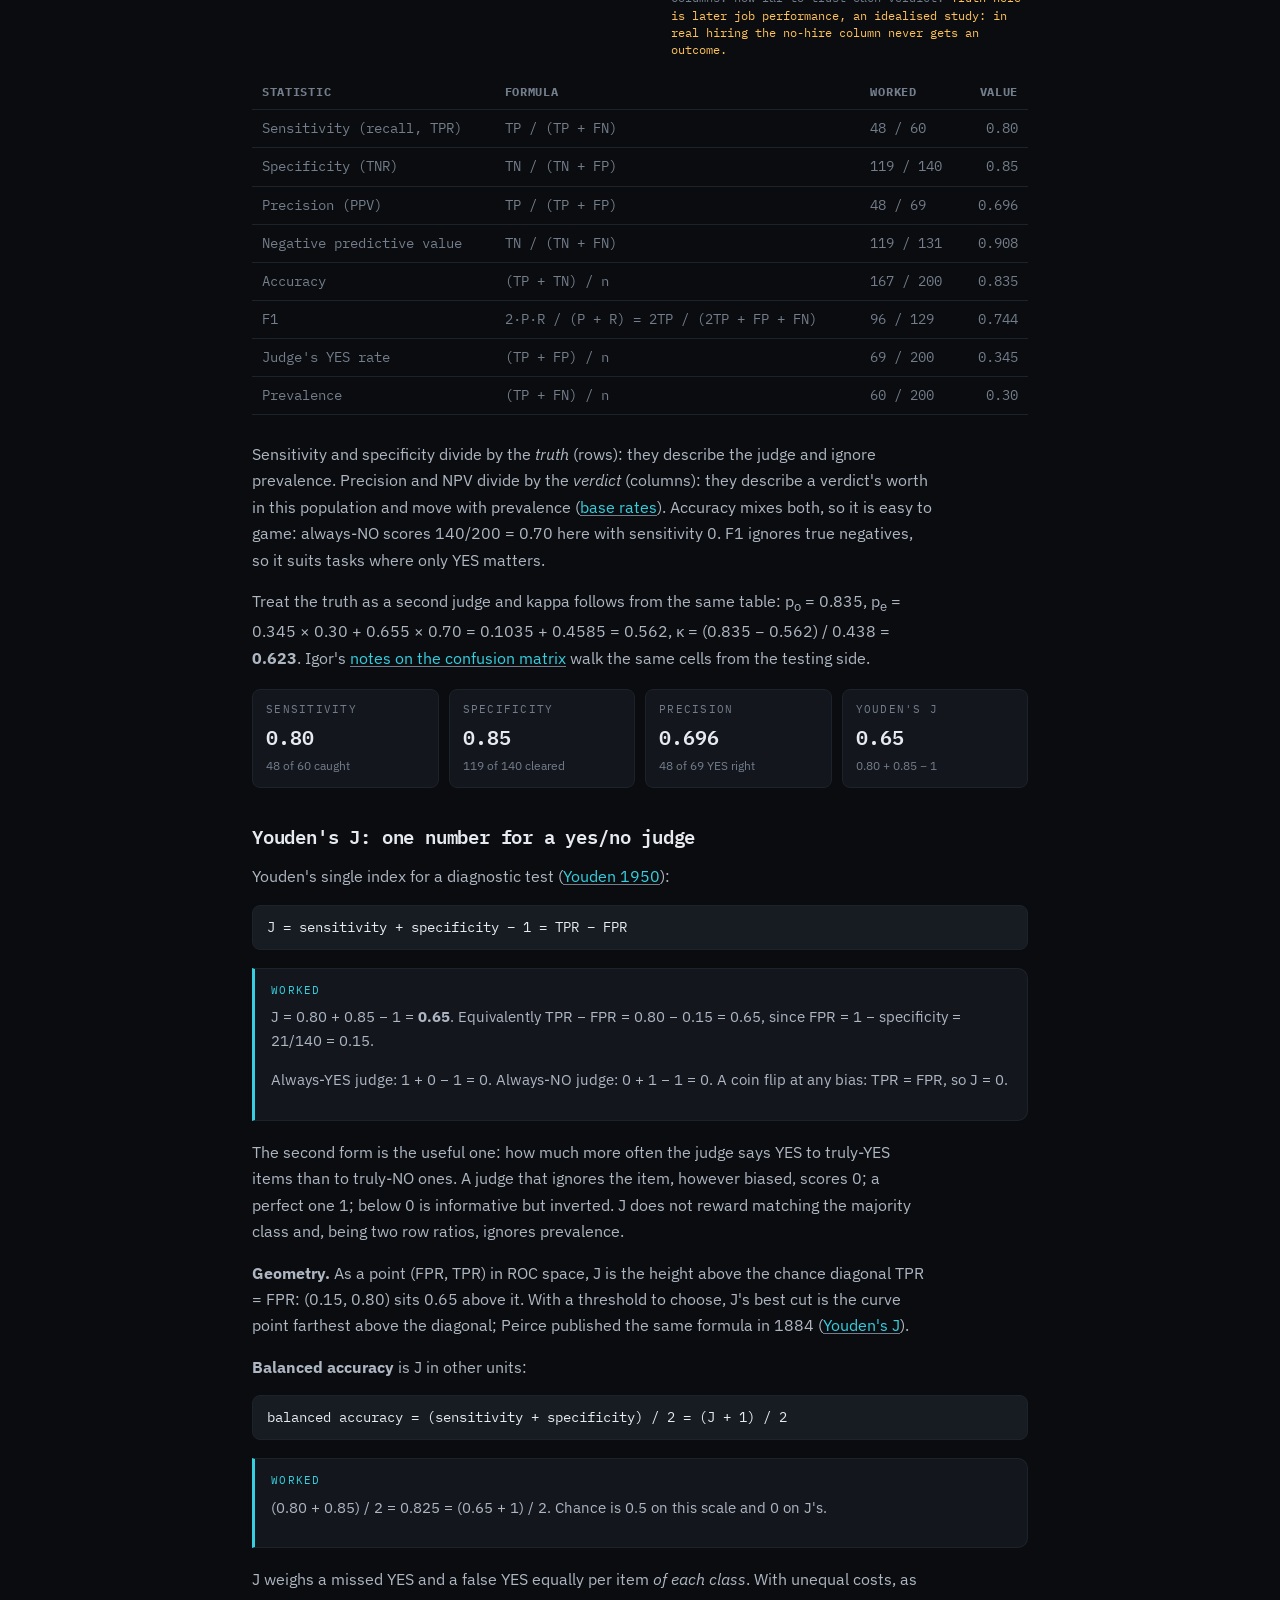
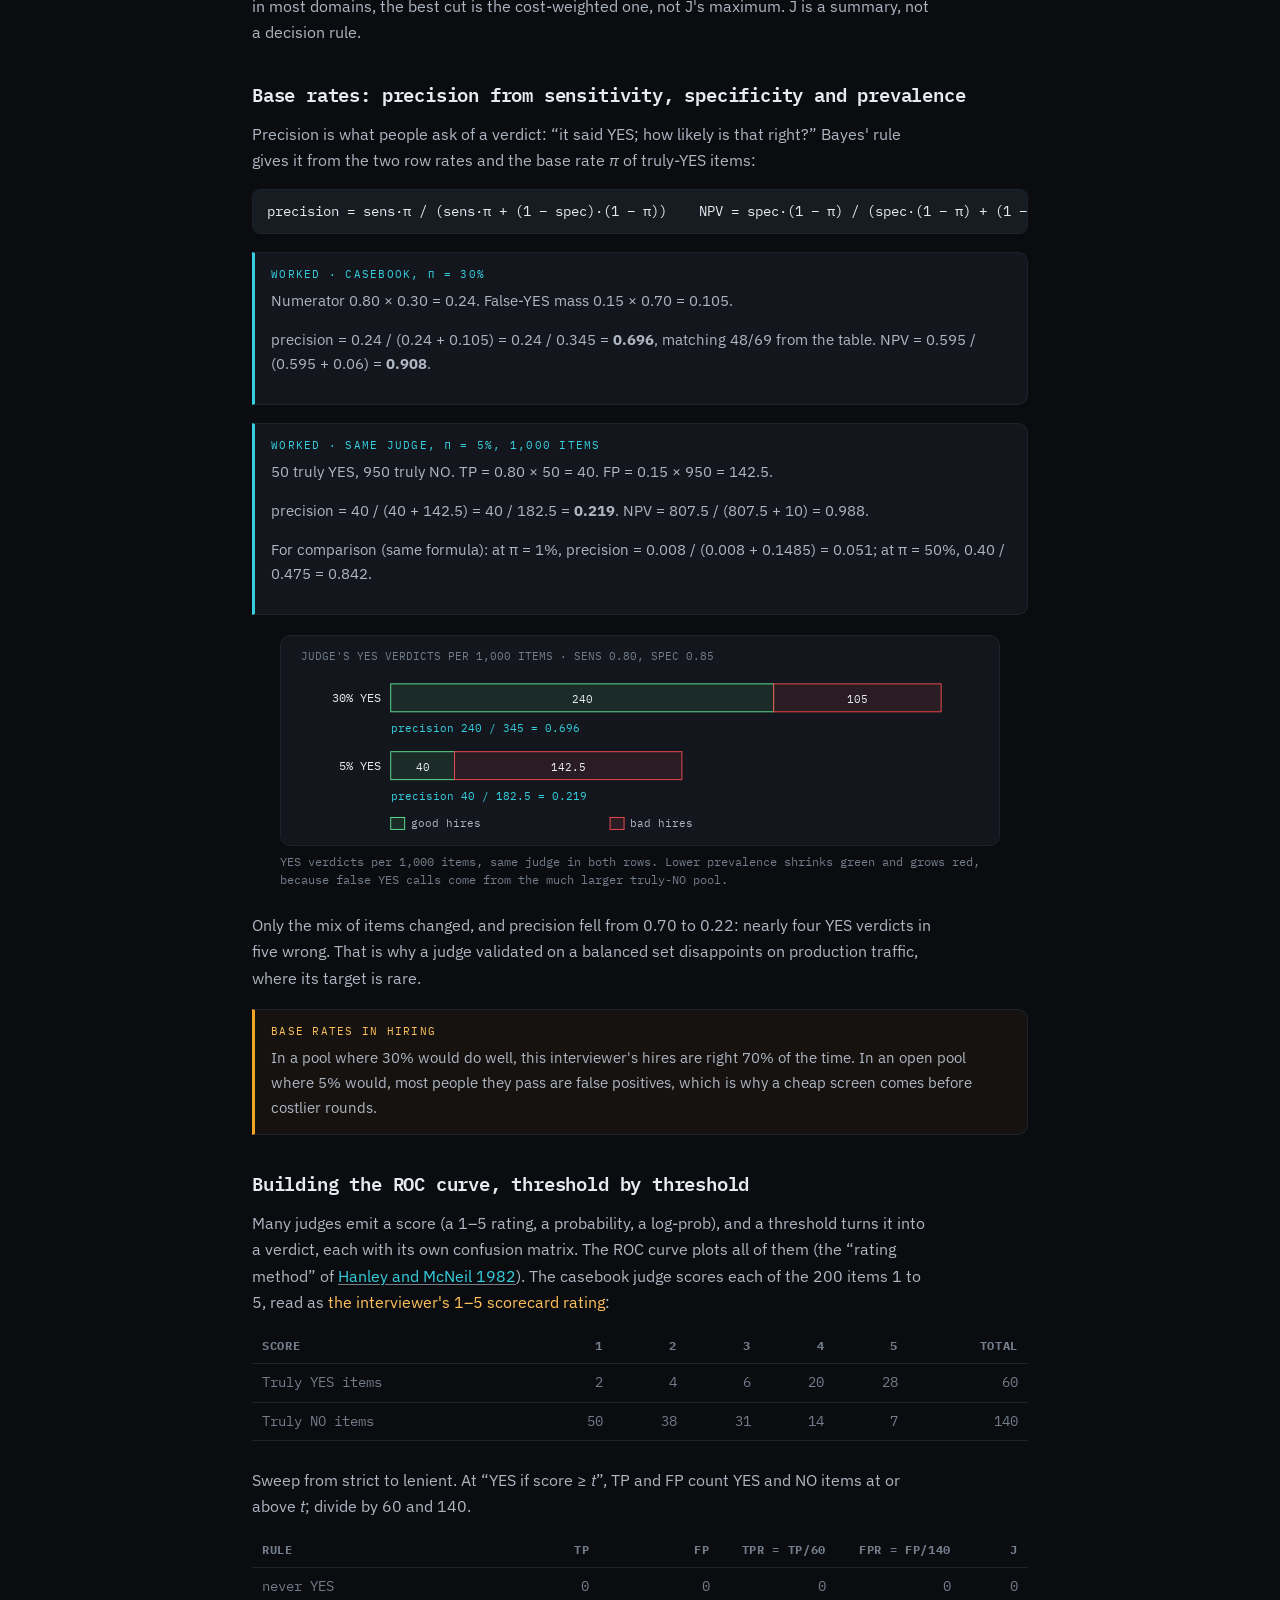
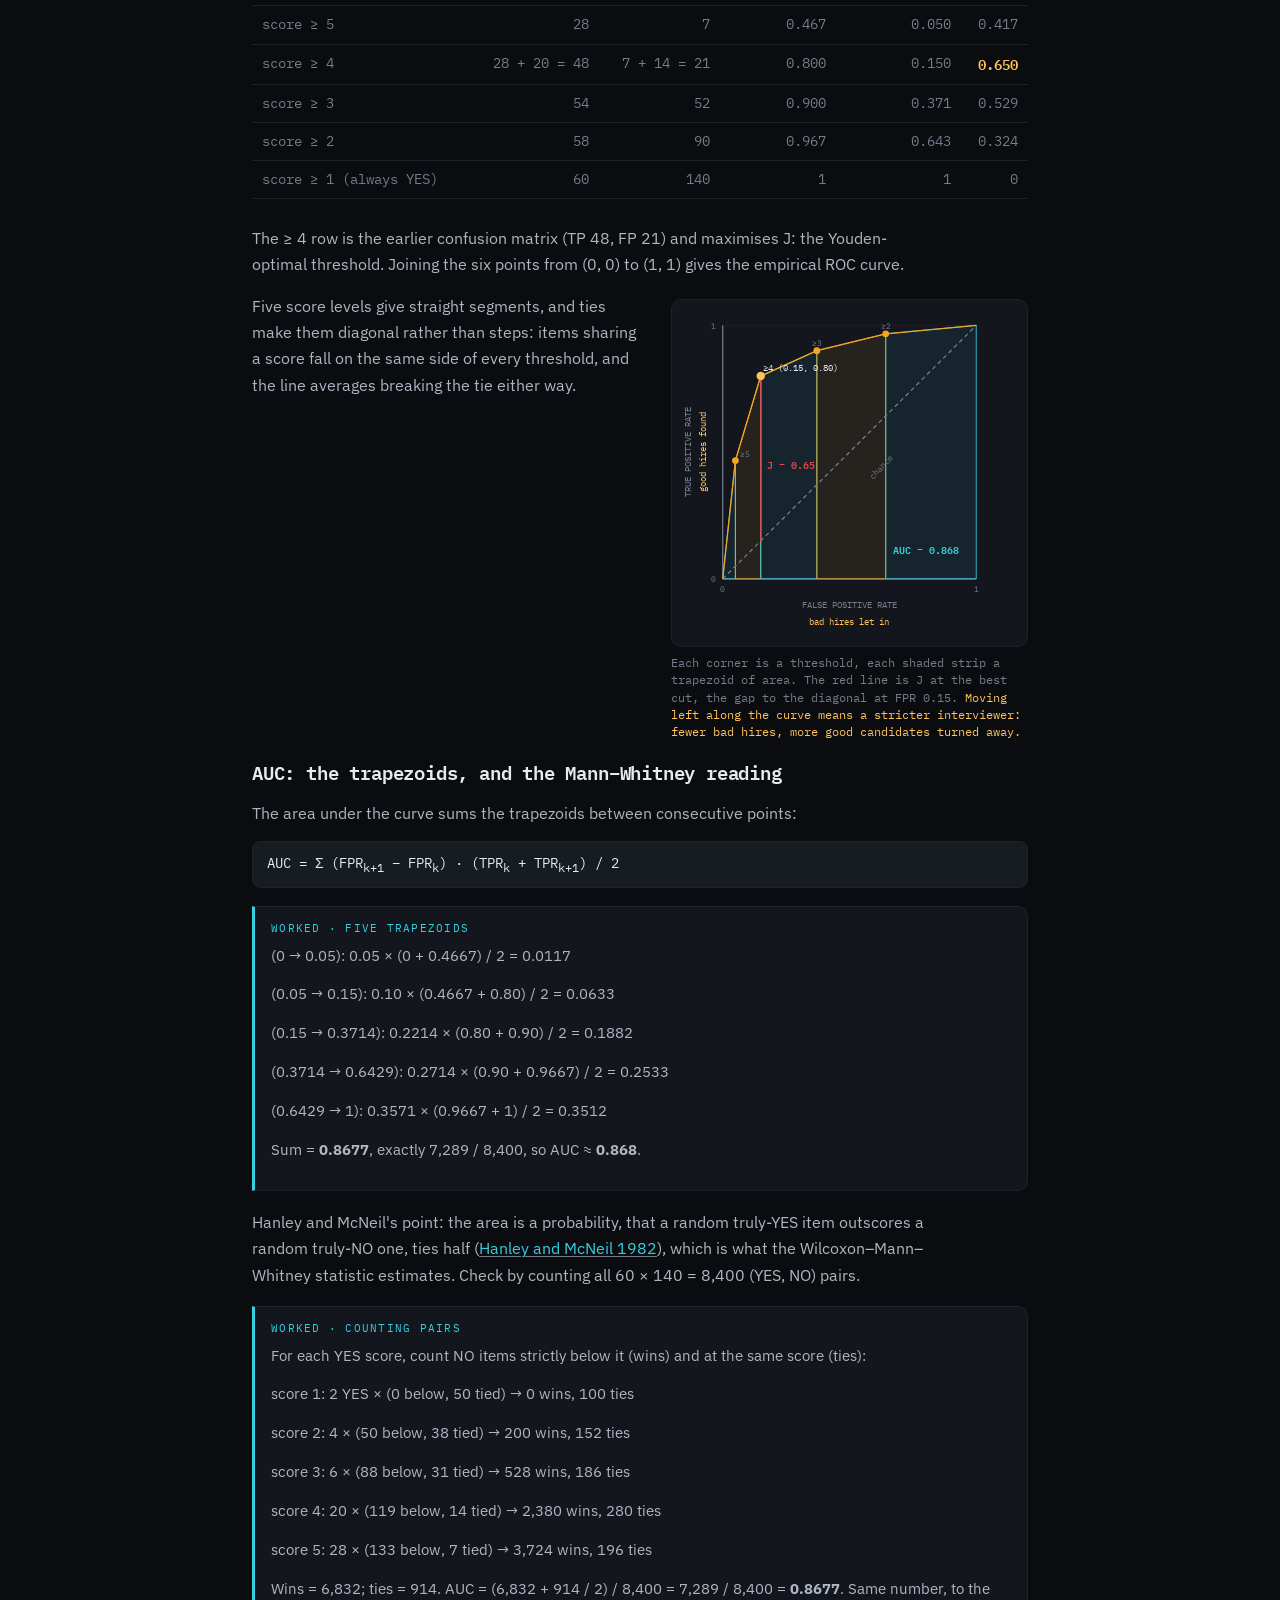
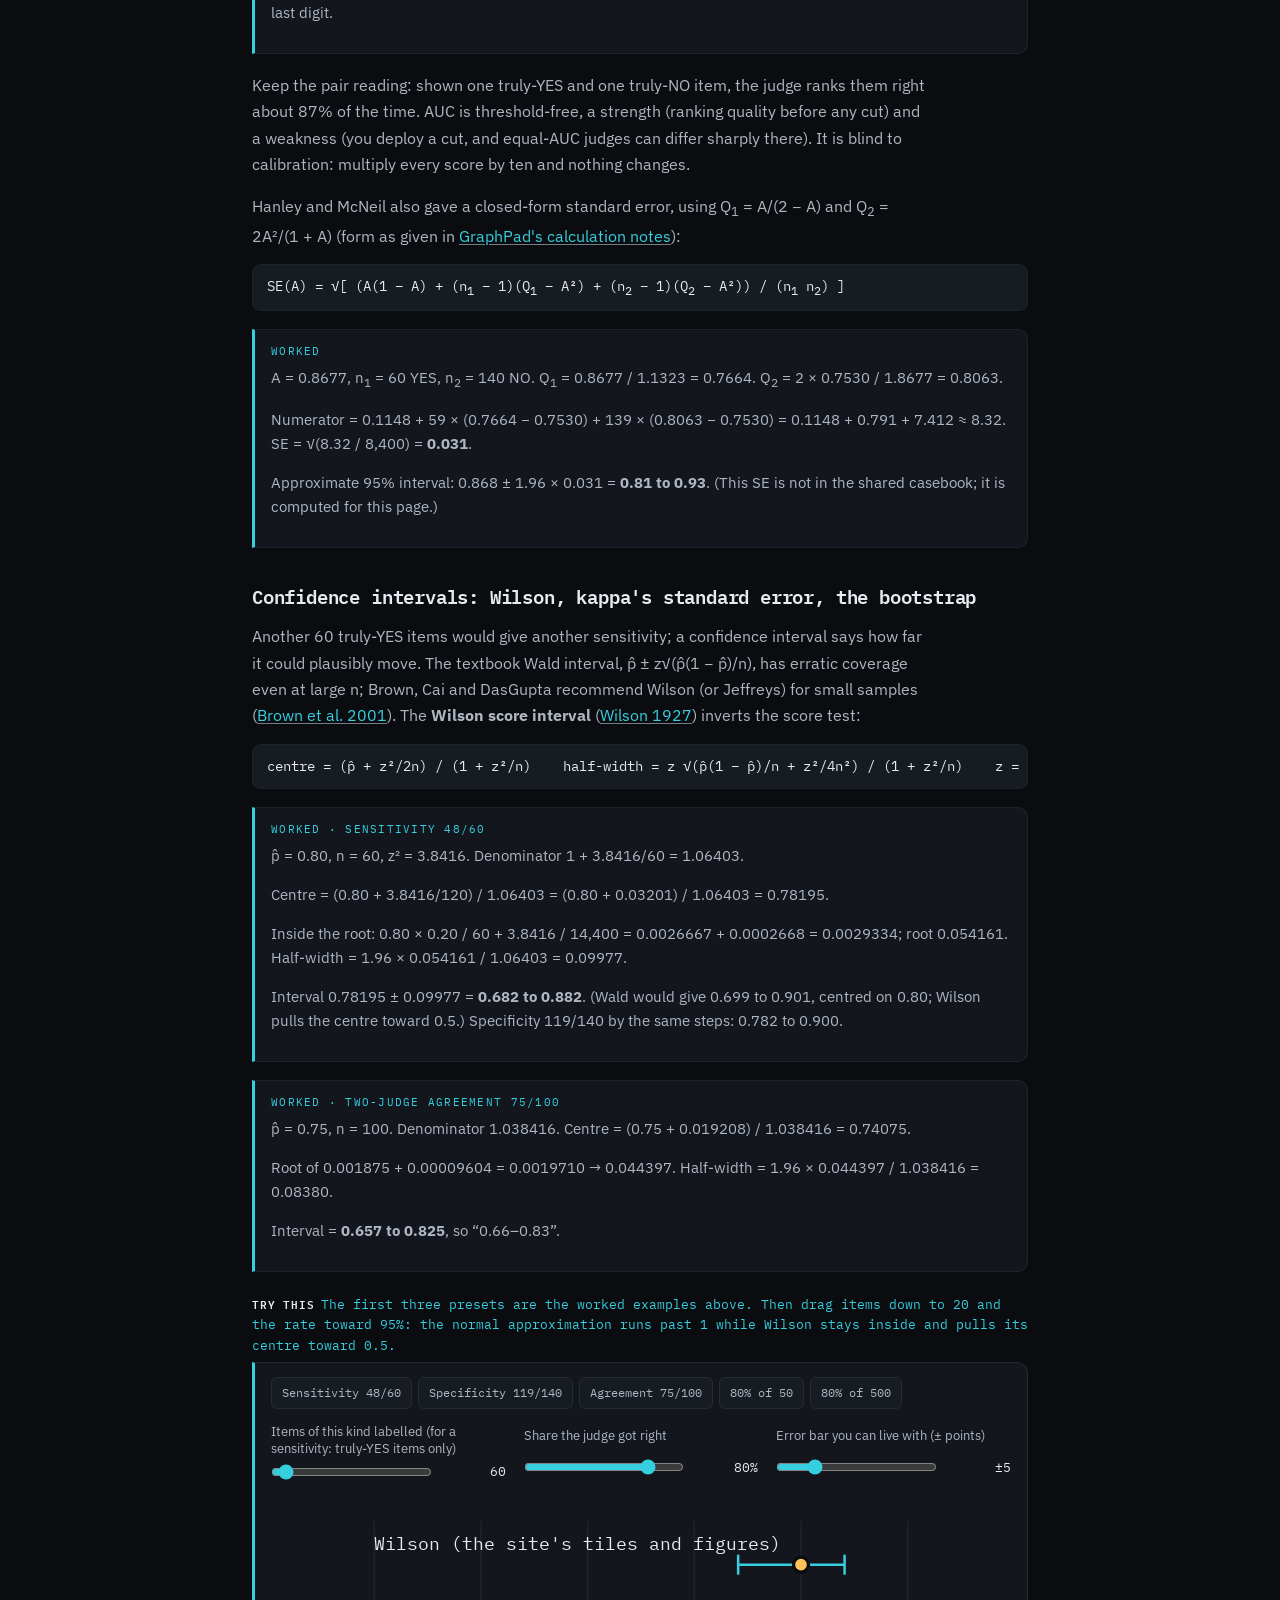
==== commit 97a22823: "Add a ← Front Door link to every page Co-Authored-By: Claude Opus 5.5 <noreply@anthropic.com>" ====
--- a/parts/math.html
+++ b/parts/math.html
@@ -10,10 +10,12 @@
 <link href="https://fonts.googleapis.com/css2?family=IBM+Plex+Mono:wght@400;500;600;700&family=IBM+Plex+Sans:wght@400;500;600;700&display=swap" rel="stylesheet" />
 <link rel="stylesheet" href="../paper.css" />
 <script src="../site.js"></script>
+<style>.front-door{margin:0 auto 0 14px;font-family:'IBM Plex Mono',monospace;font-size:12px;white-space:nowrap;color:inherit;opacity:.72;text-decoration:none}.front-door:hover{opacity:1}@media(max-width:560px){header .bar-in,header .nav-in{flex-wrap:wrap;row-gap:6px}}</style>
 </head>
 <body>
 <header class="bar"><div class="bar-in">
   <div class="brand"><span class="dot"></span>LLM&nbsp;JUDGES&nbsp;//&nbsp;FIELD&nbsp;MAP</div>
+  <a class="front-door" href="https://idvorkin-ai-tools.github.io/safety.html">&larr; Front Door</a>
   <a class="back" href="../index.html#appendix">&larr; the map</a>
 </div></header>
 <main>
--- a/paper.css
+++ b/paper.css
@@ -356,6 +356,11 @@
 html.gl-rail-on .gl-chip{display:none}
 .gl-rail{position:absolute;z-index:2}
 .gl-rail .gl-box{display:block;position:absolute;left:0;right:0;margin:0;font-size:12.5px}
+/* page text that only makes sense in one register (opt-in; see docs/INTERACTIVE.md).
+   terms.js has the same rules; these hide the blocks before it loads. */
+.tech-only{display:none}
+html[data-tech="on"] .tech-only{display:revert}
+html[data-tech="on"] .no-tech{display:none}
 /* the Plain / Technical / ELI5 control in the top bar (terms.js) */
 .modesel{display:inline-flex;flex-shrink:0;border:1px solid var(--line);border-radius:8px;overflow:hidden;background:var(--panel)}
 .modesel button{min-height:44px;min-width:44px;padding:0 10px;margin:0;border:0;border-left:1px solid var(--line);background:transparent;
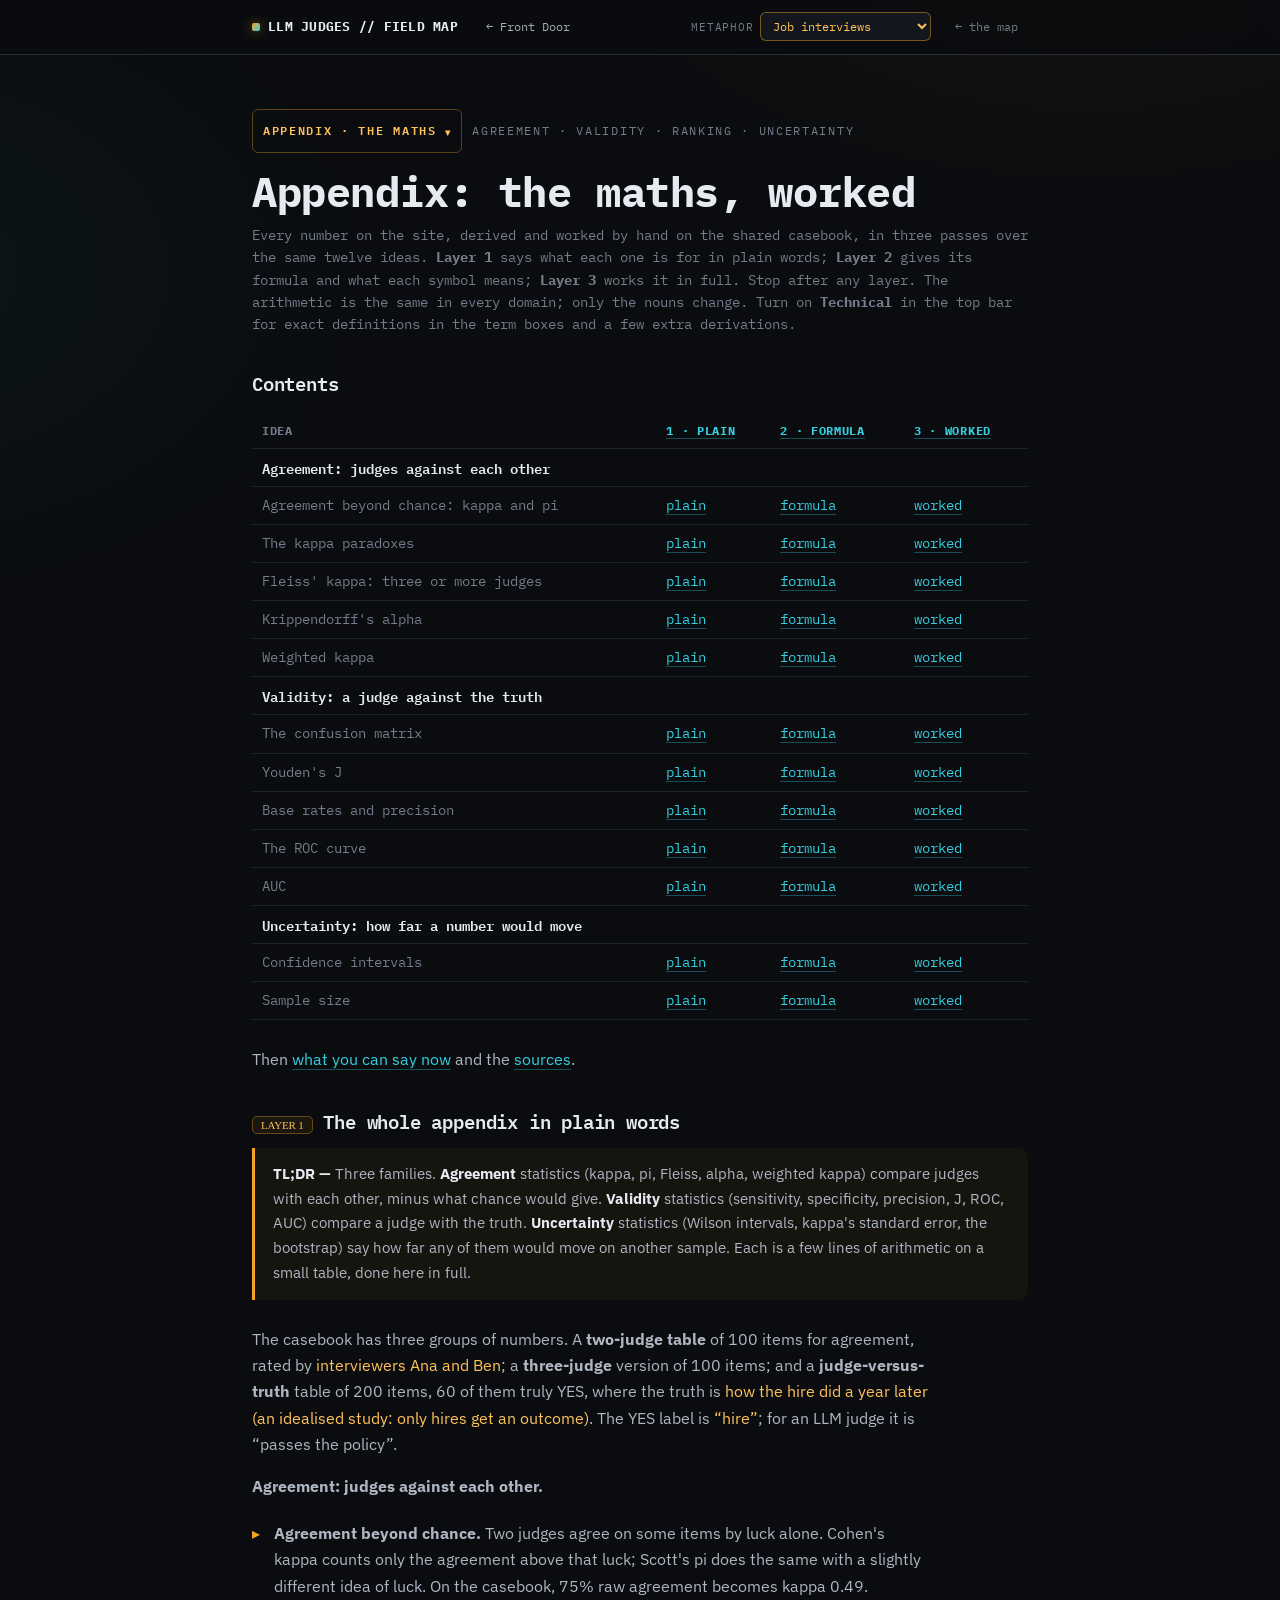
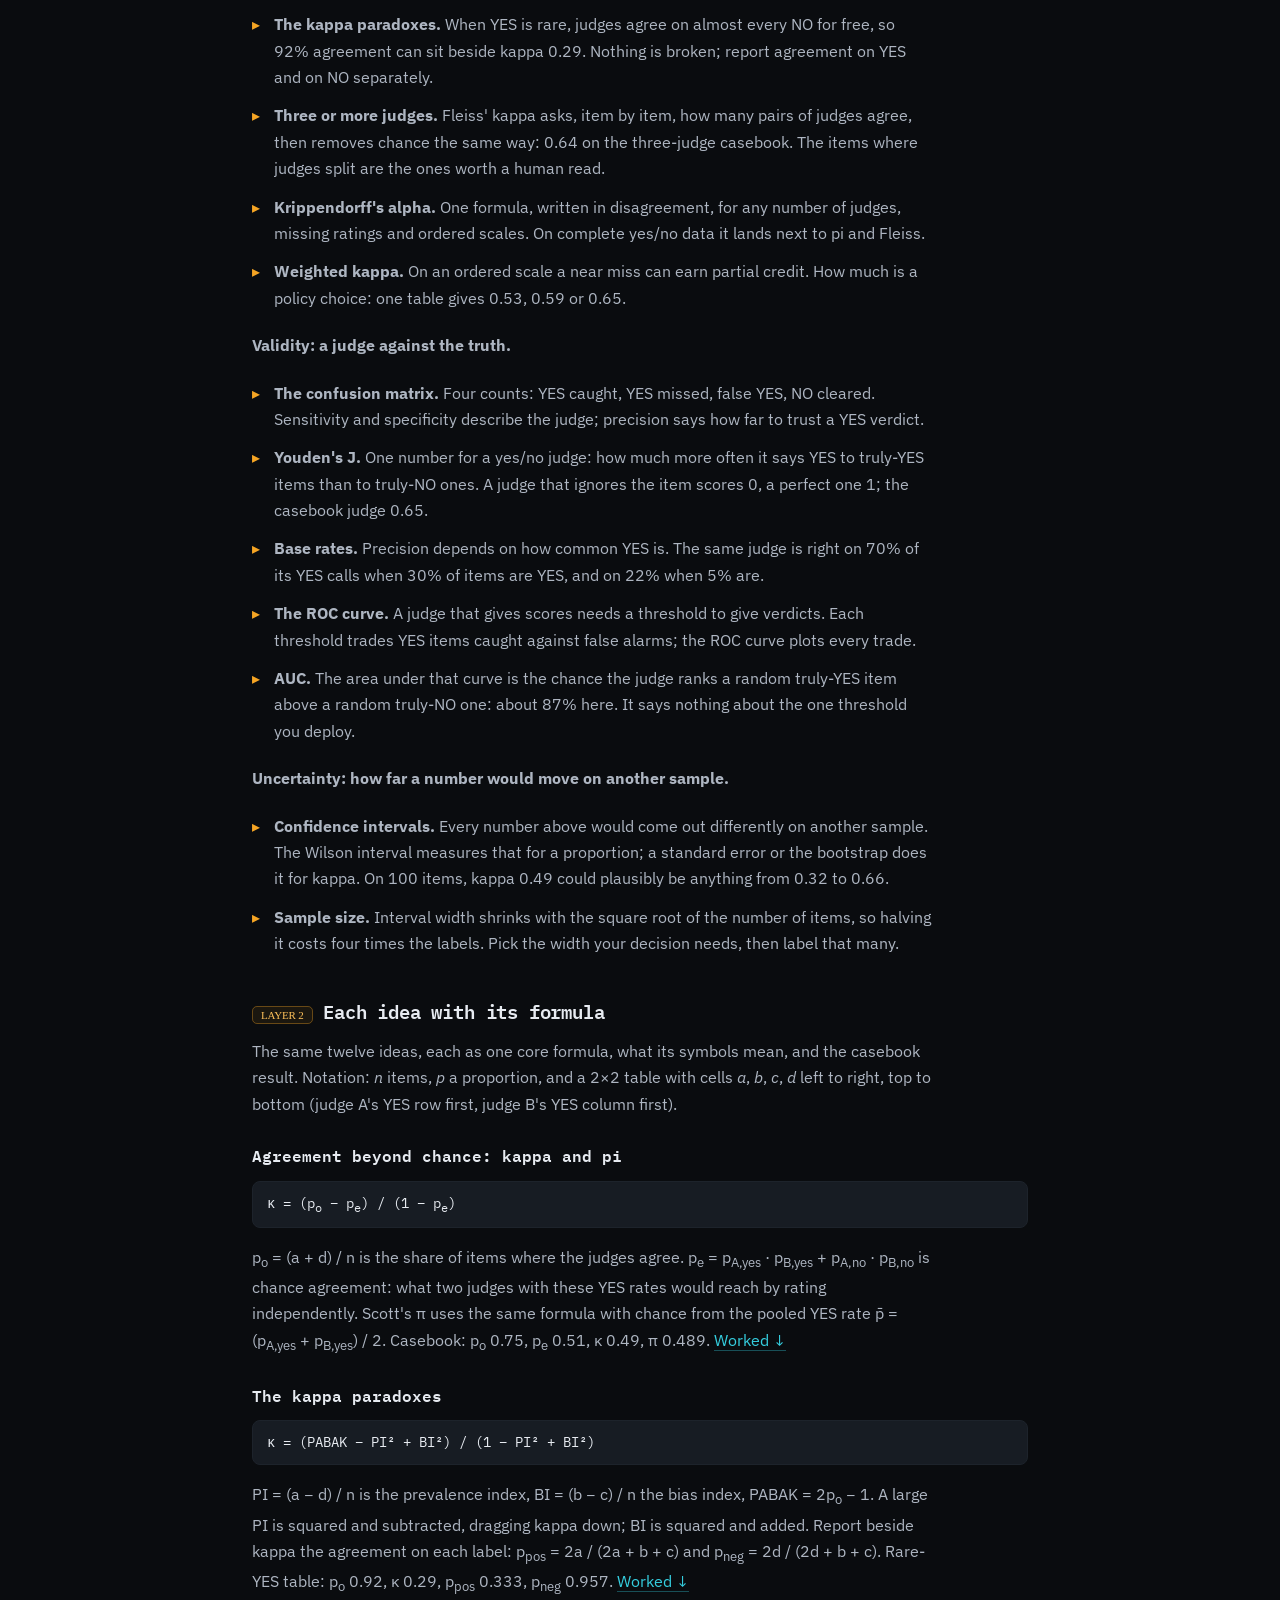
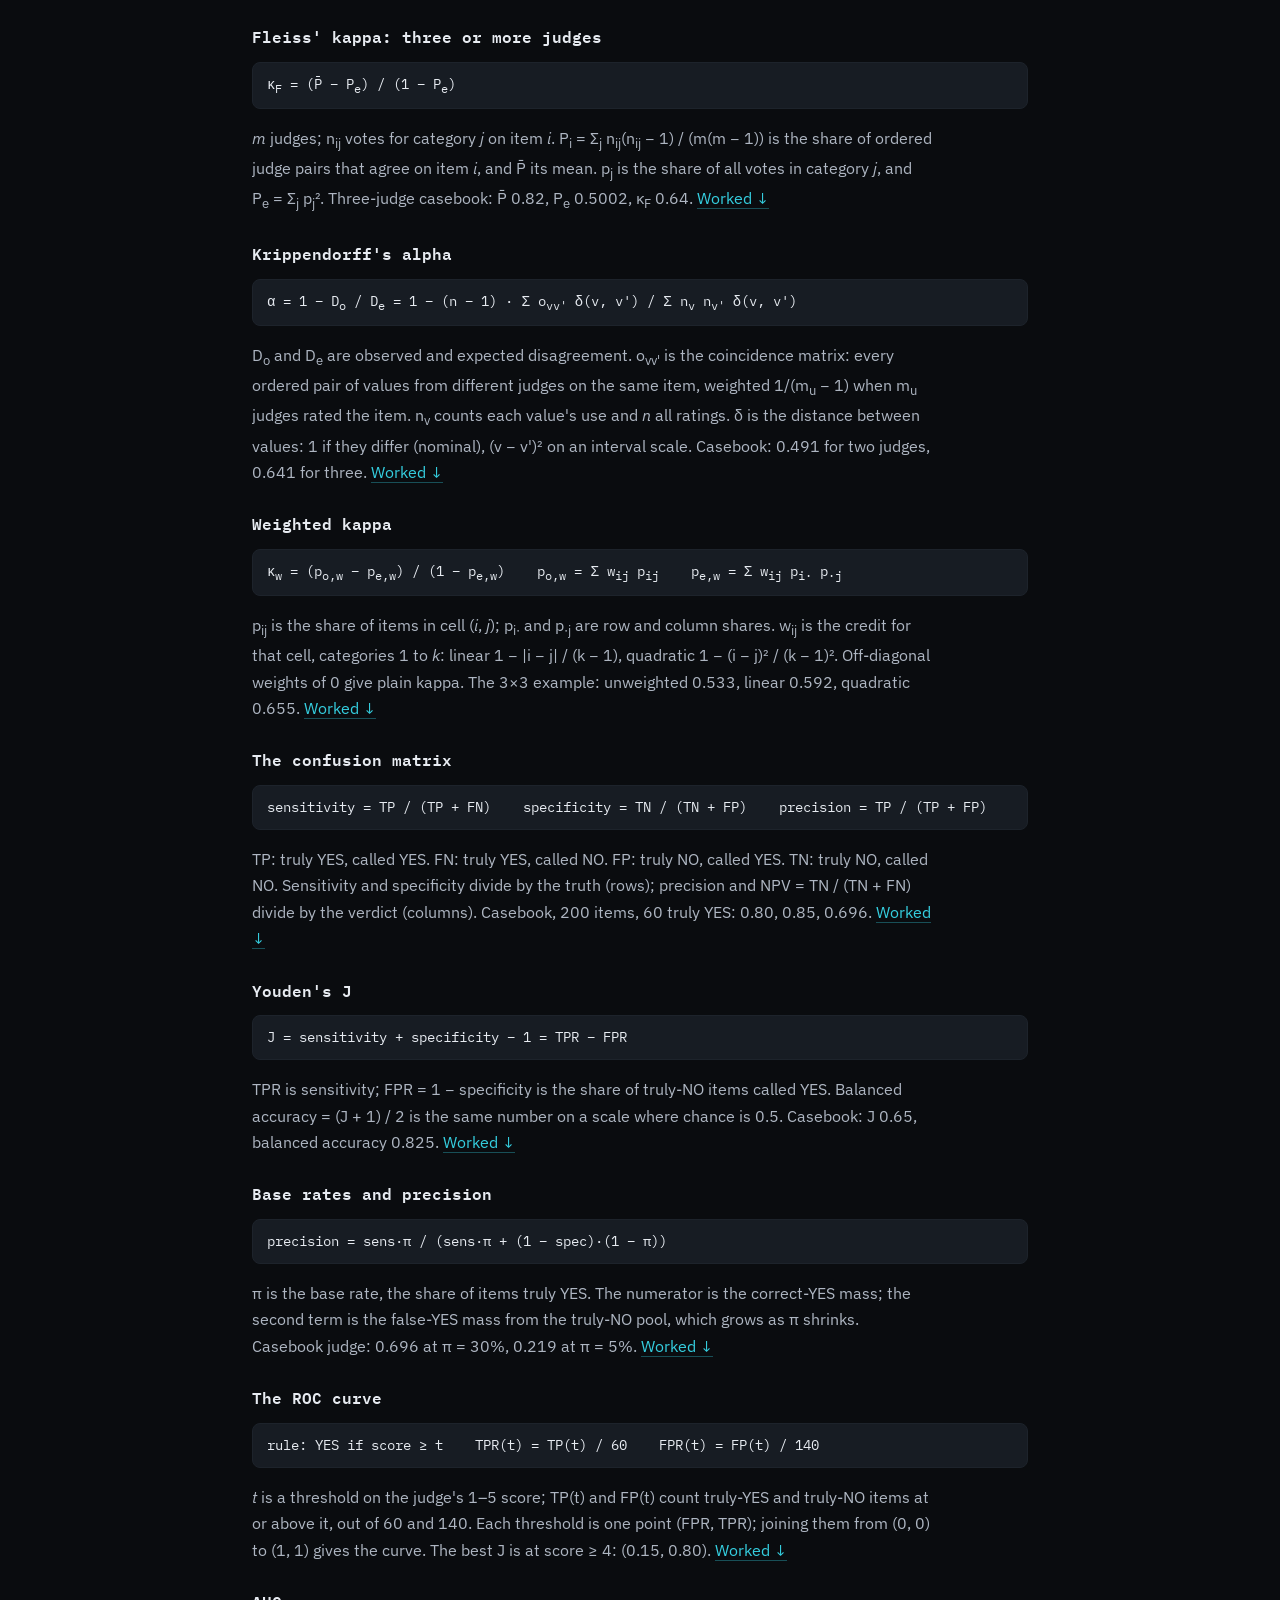
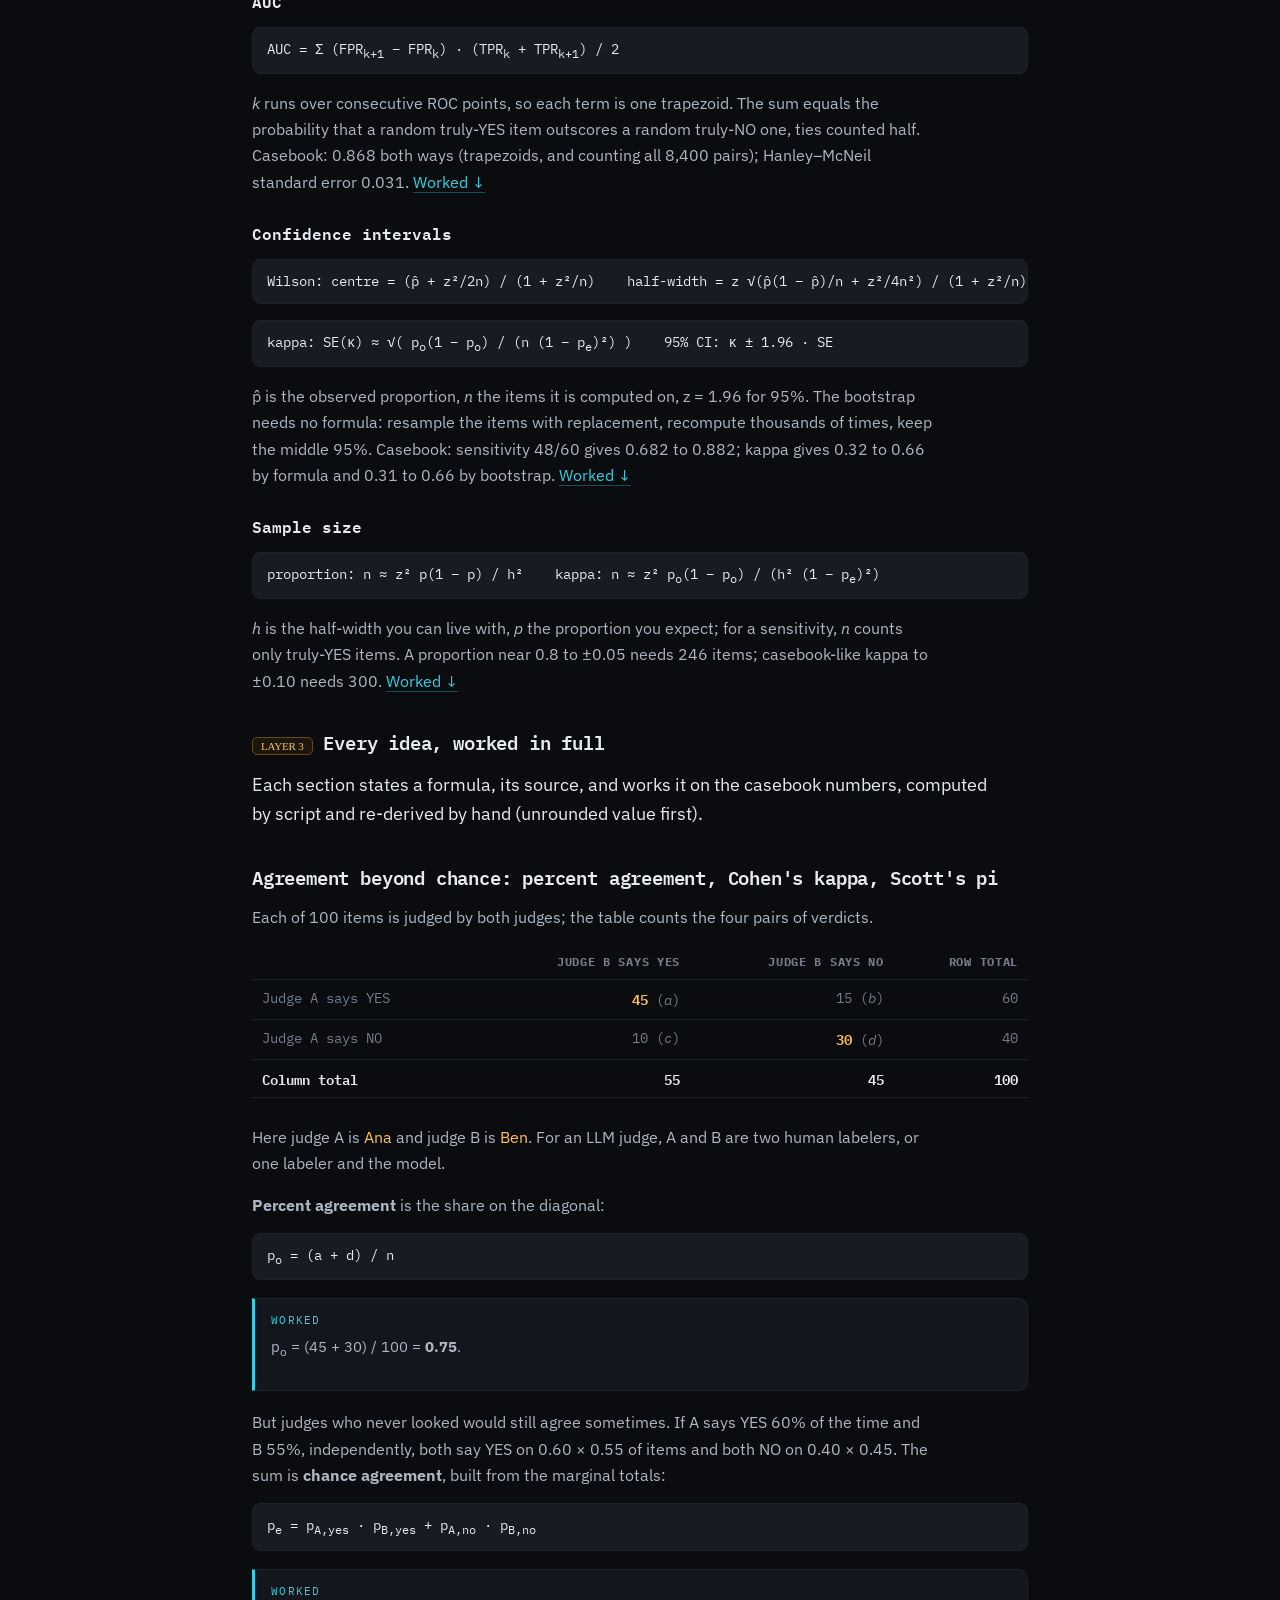
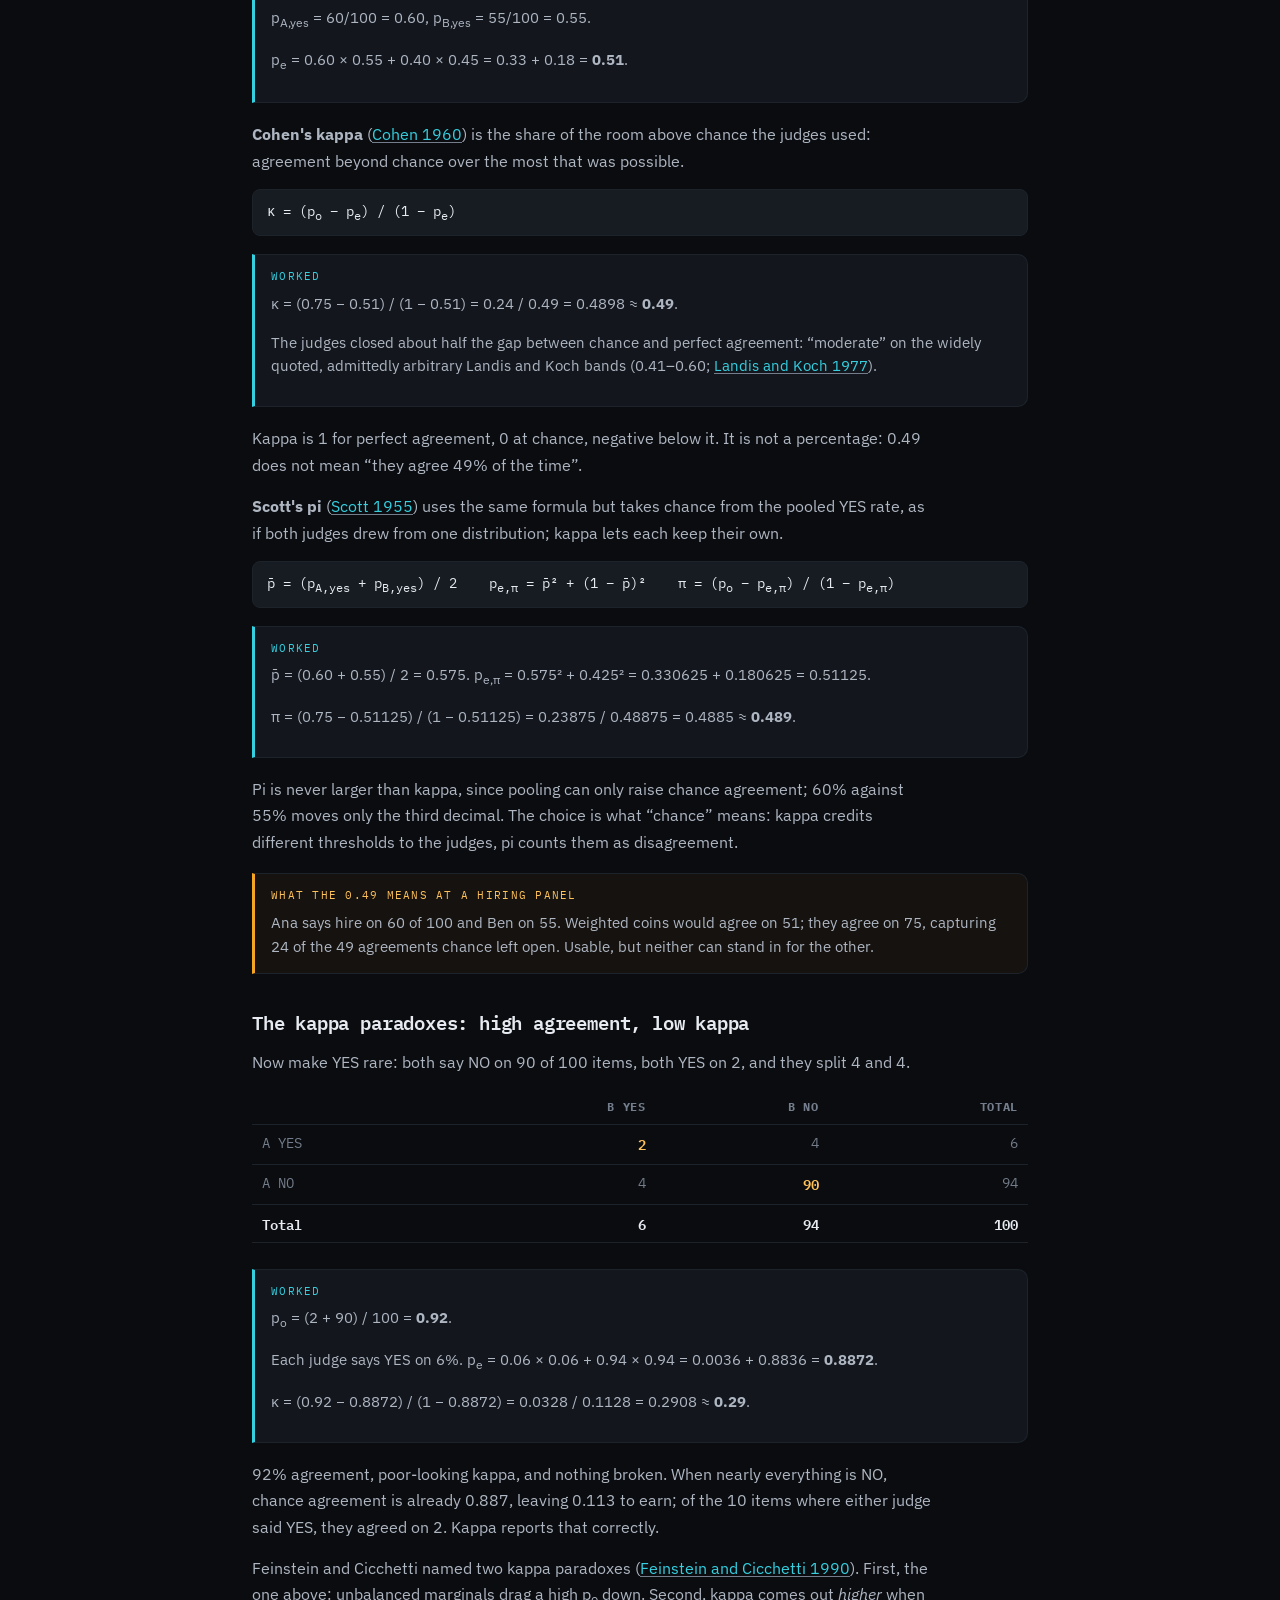
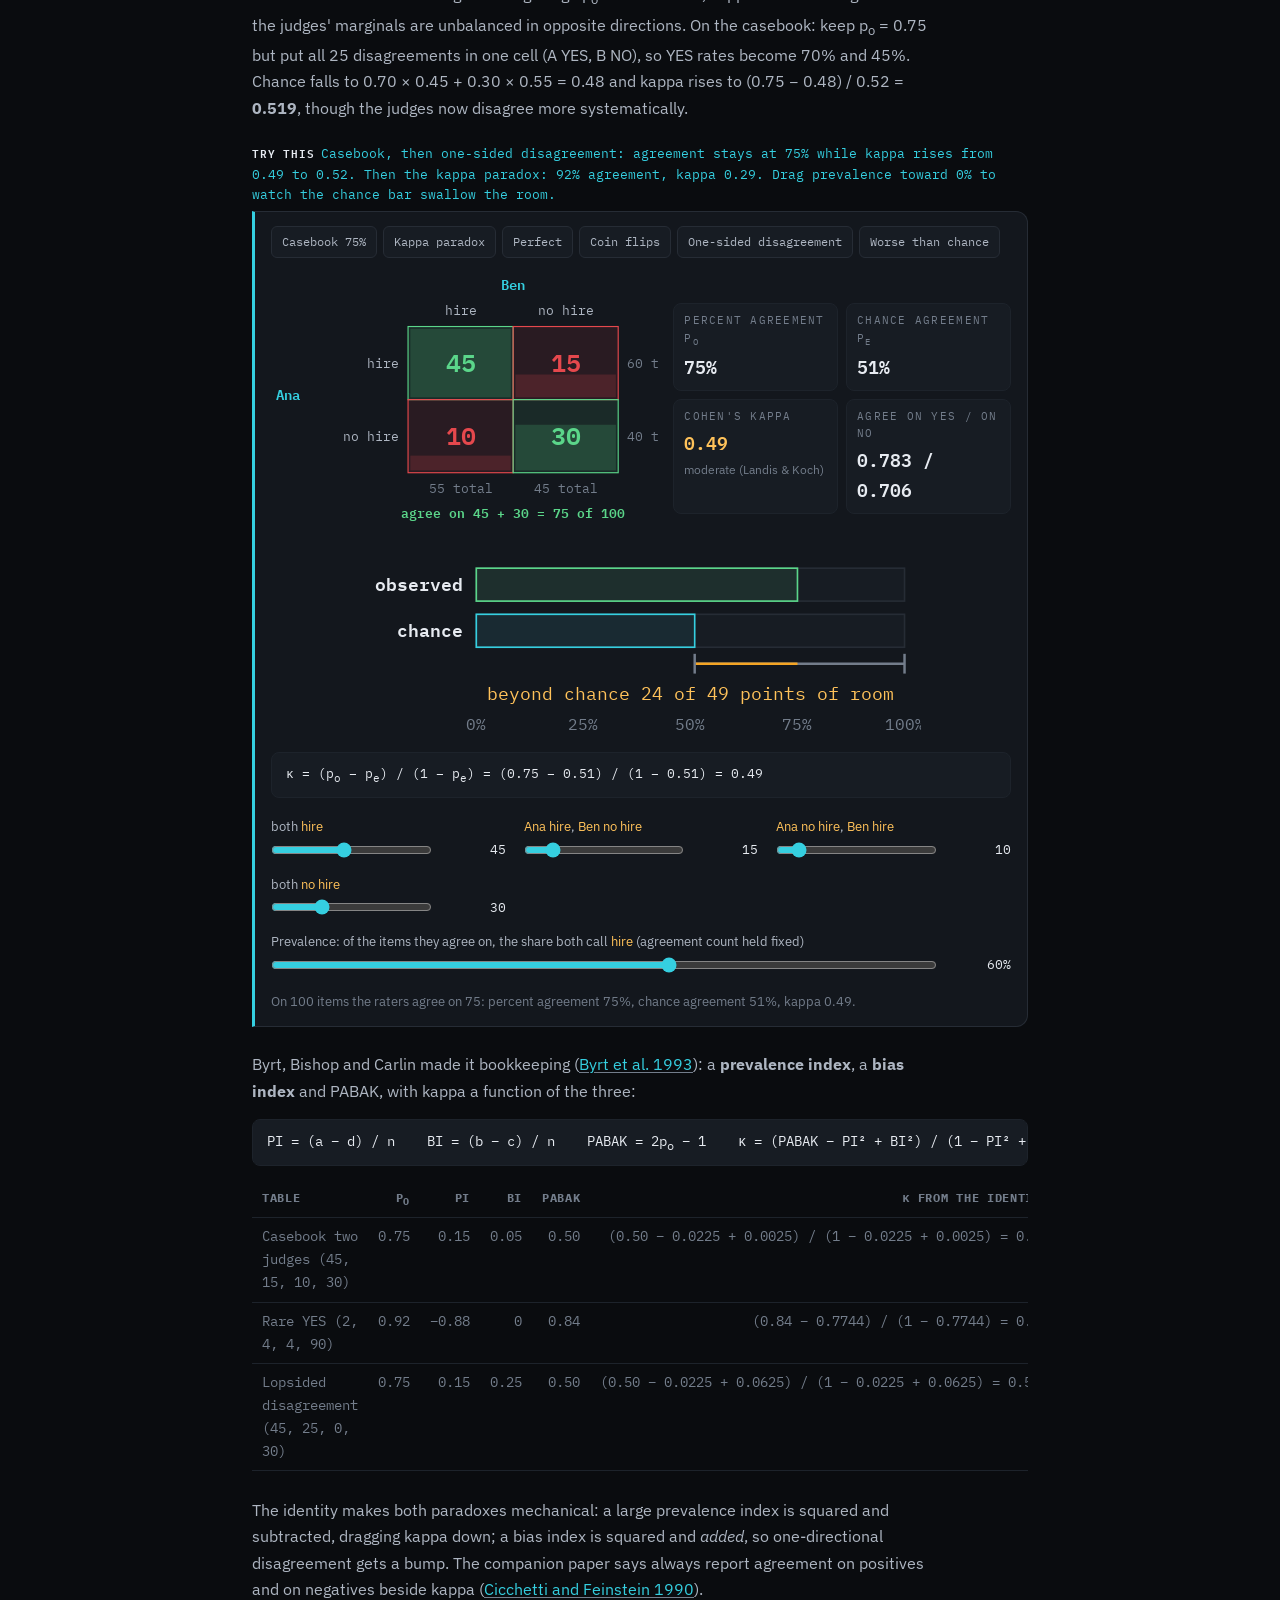
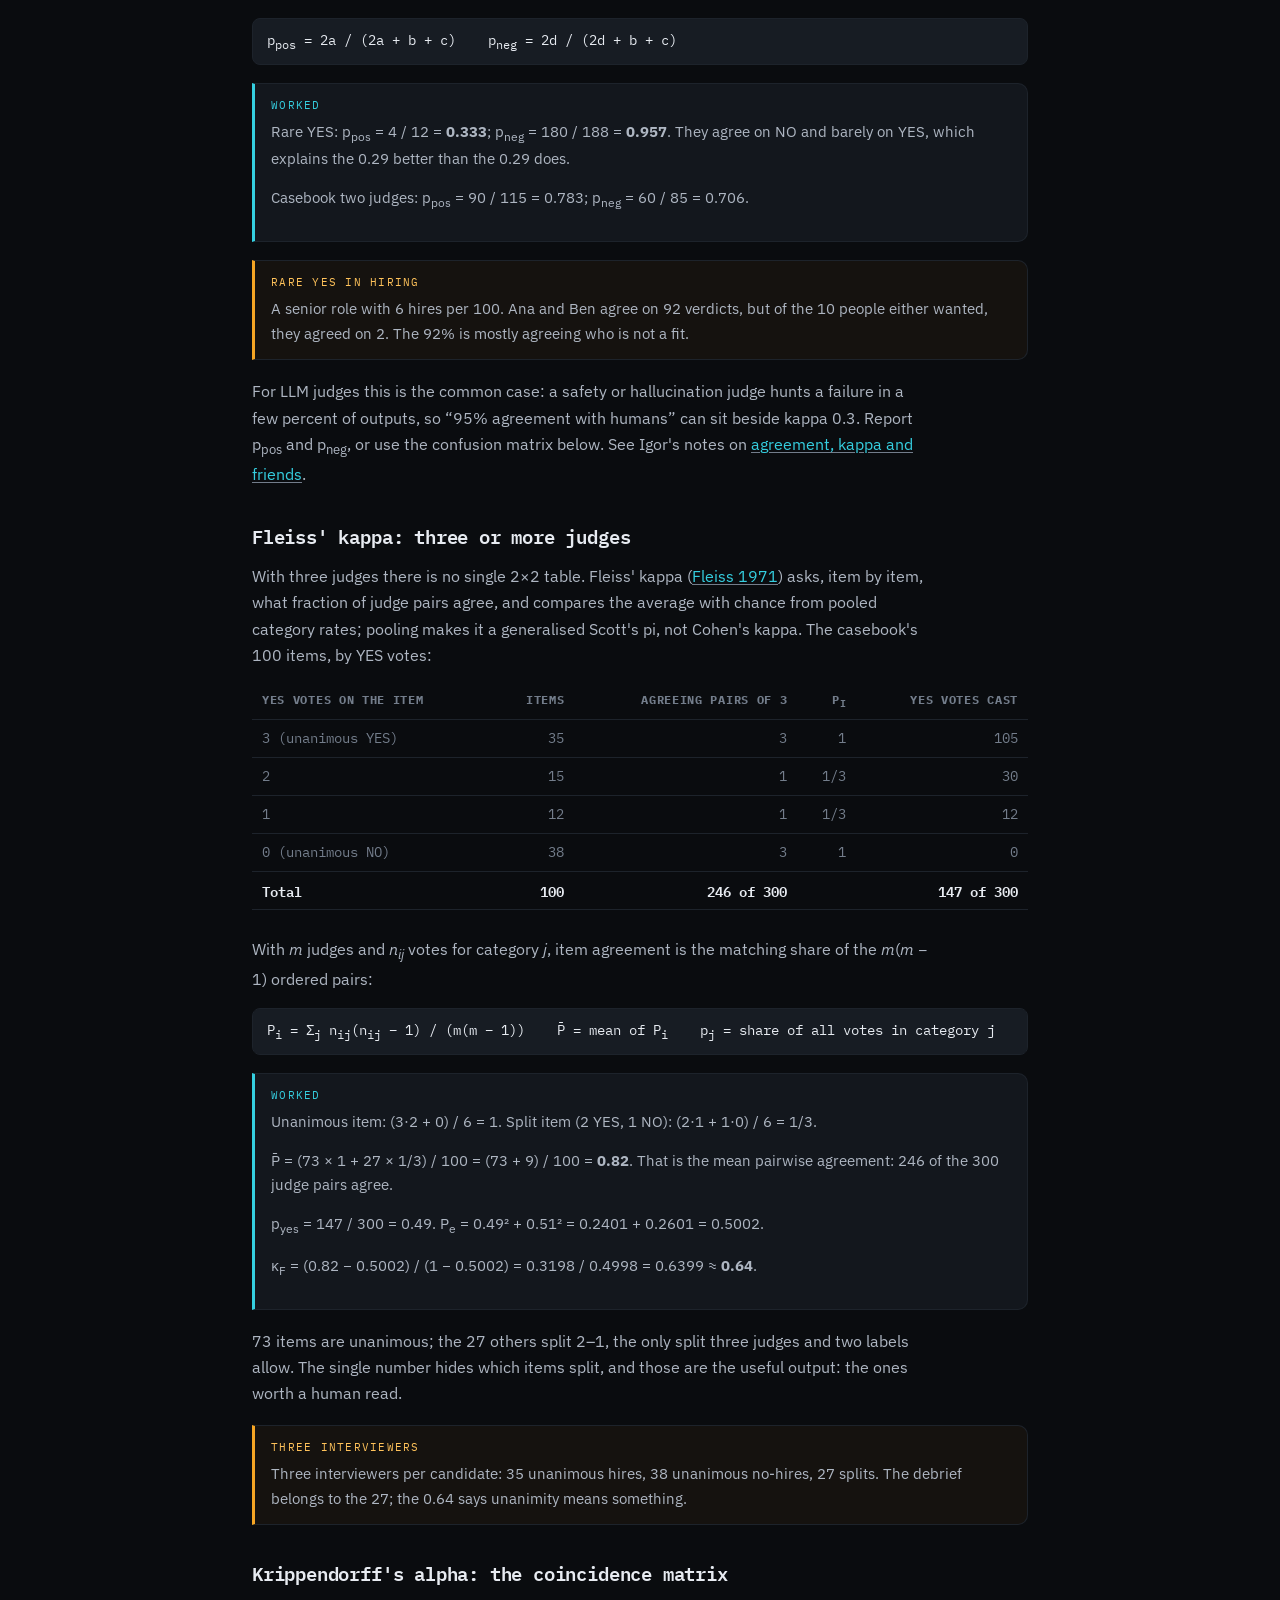
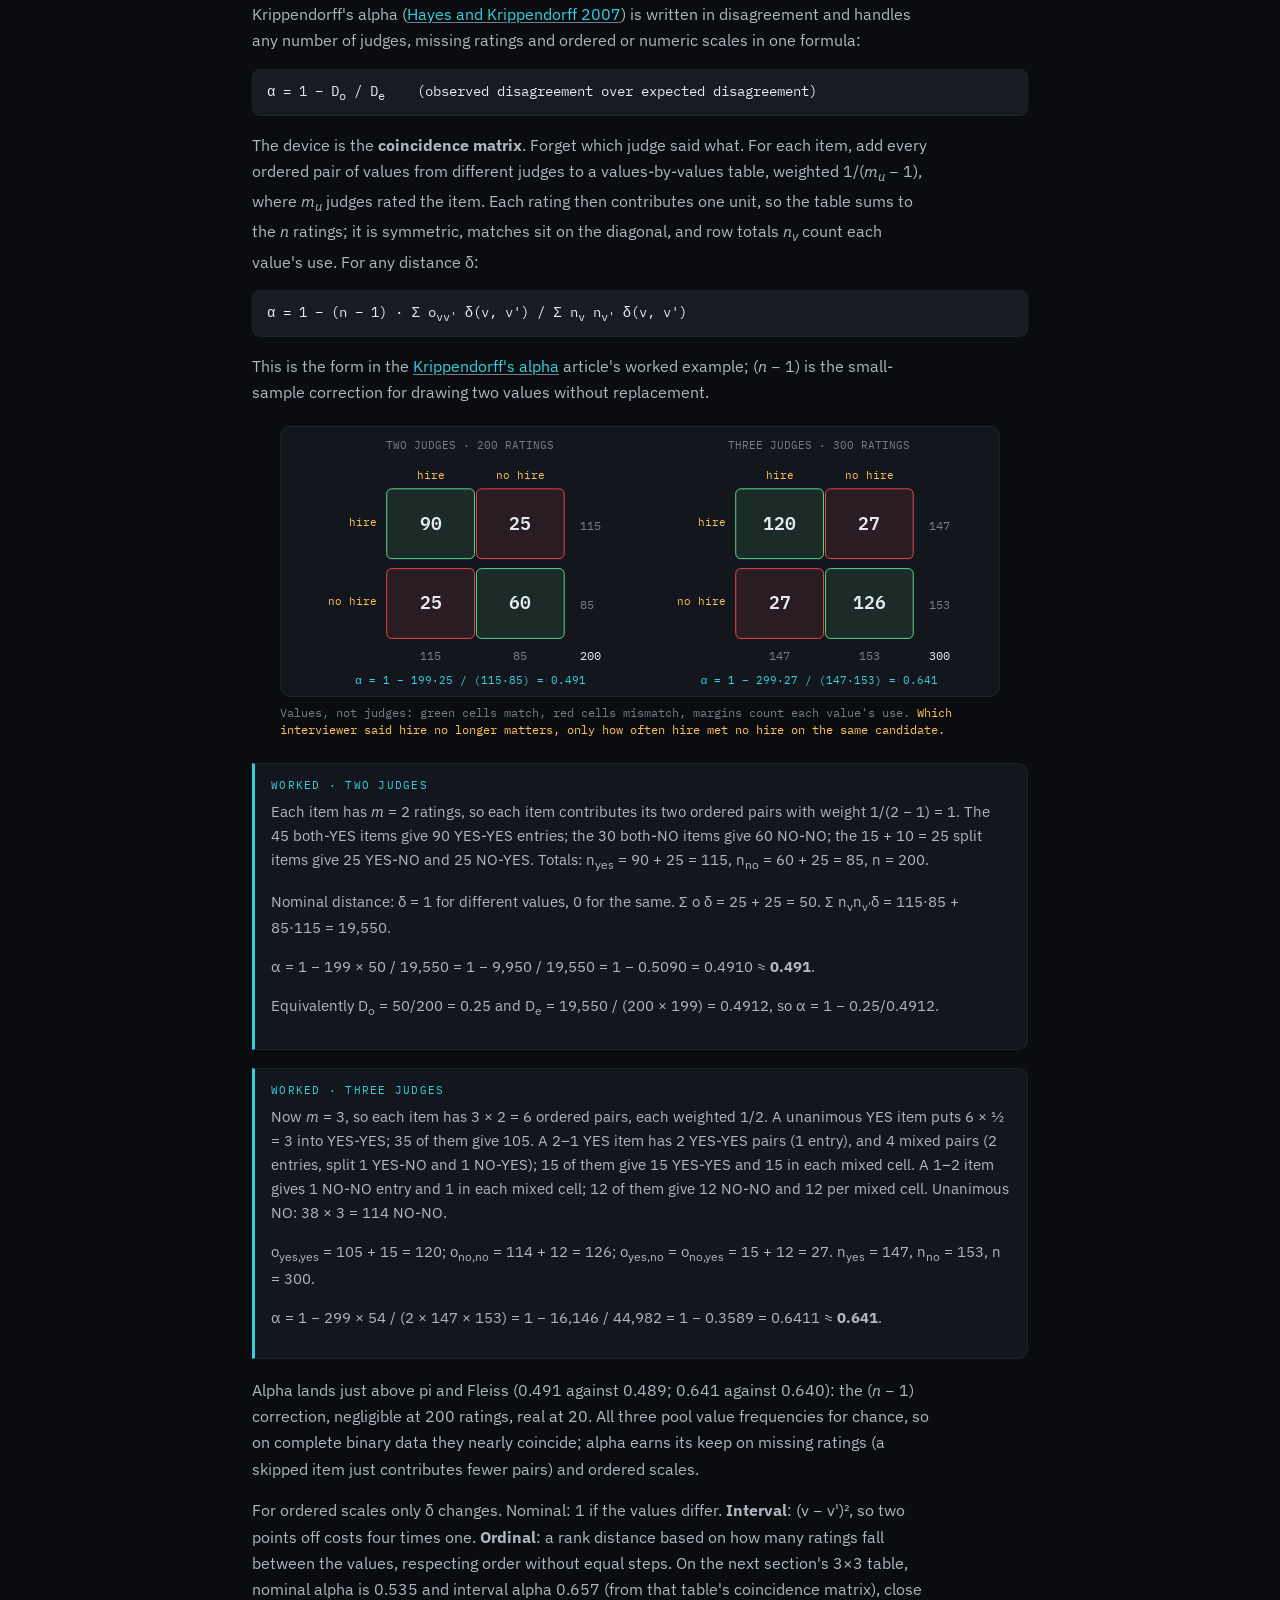
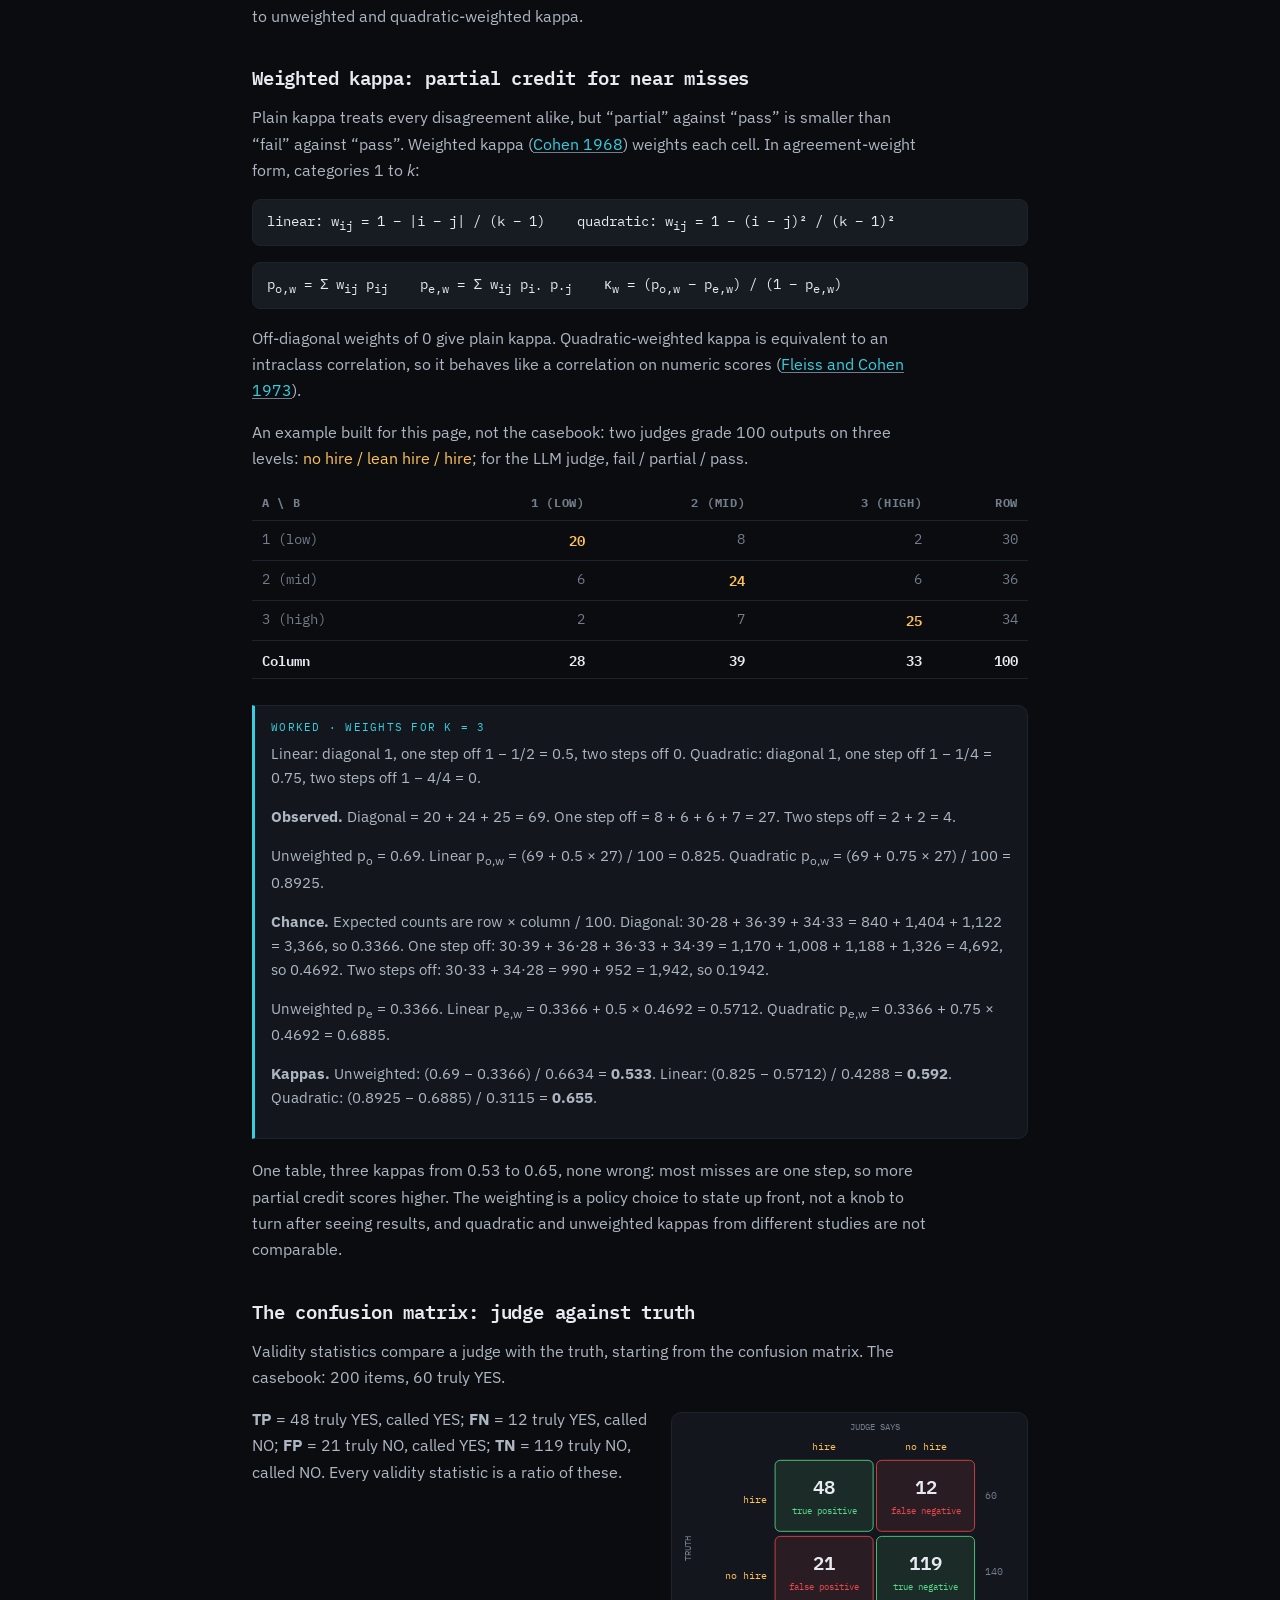
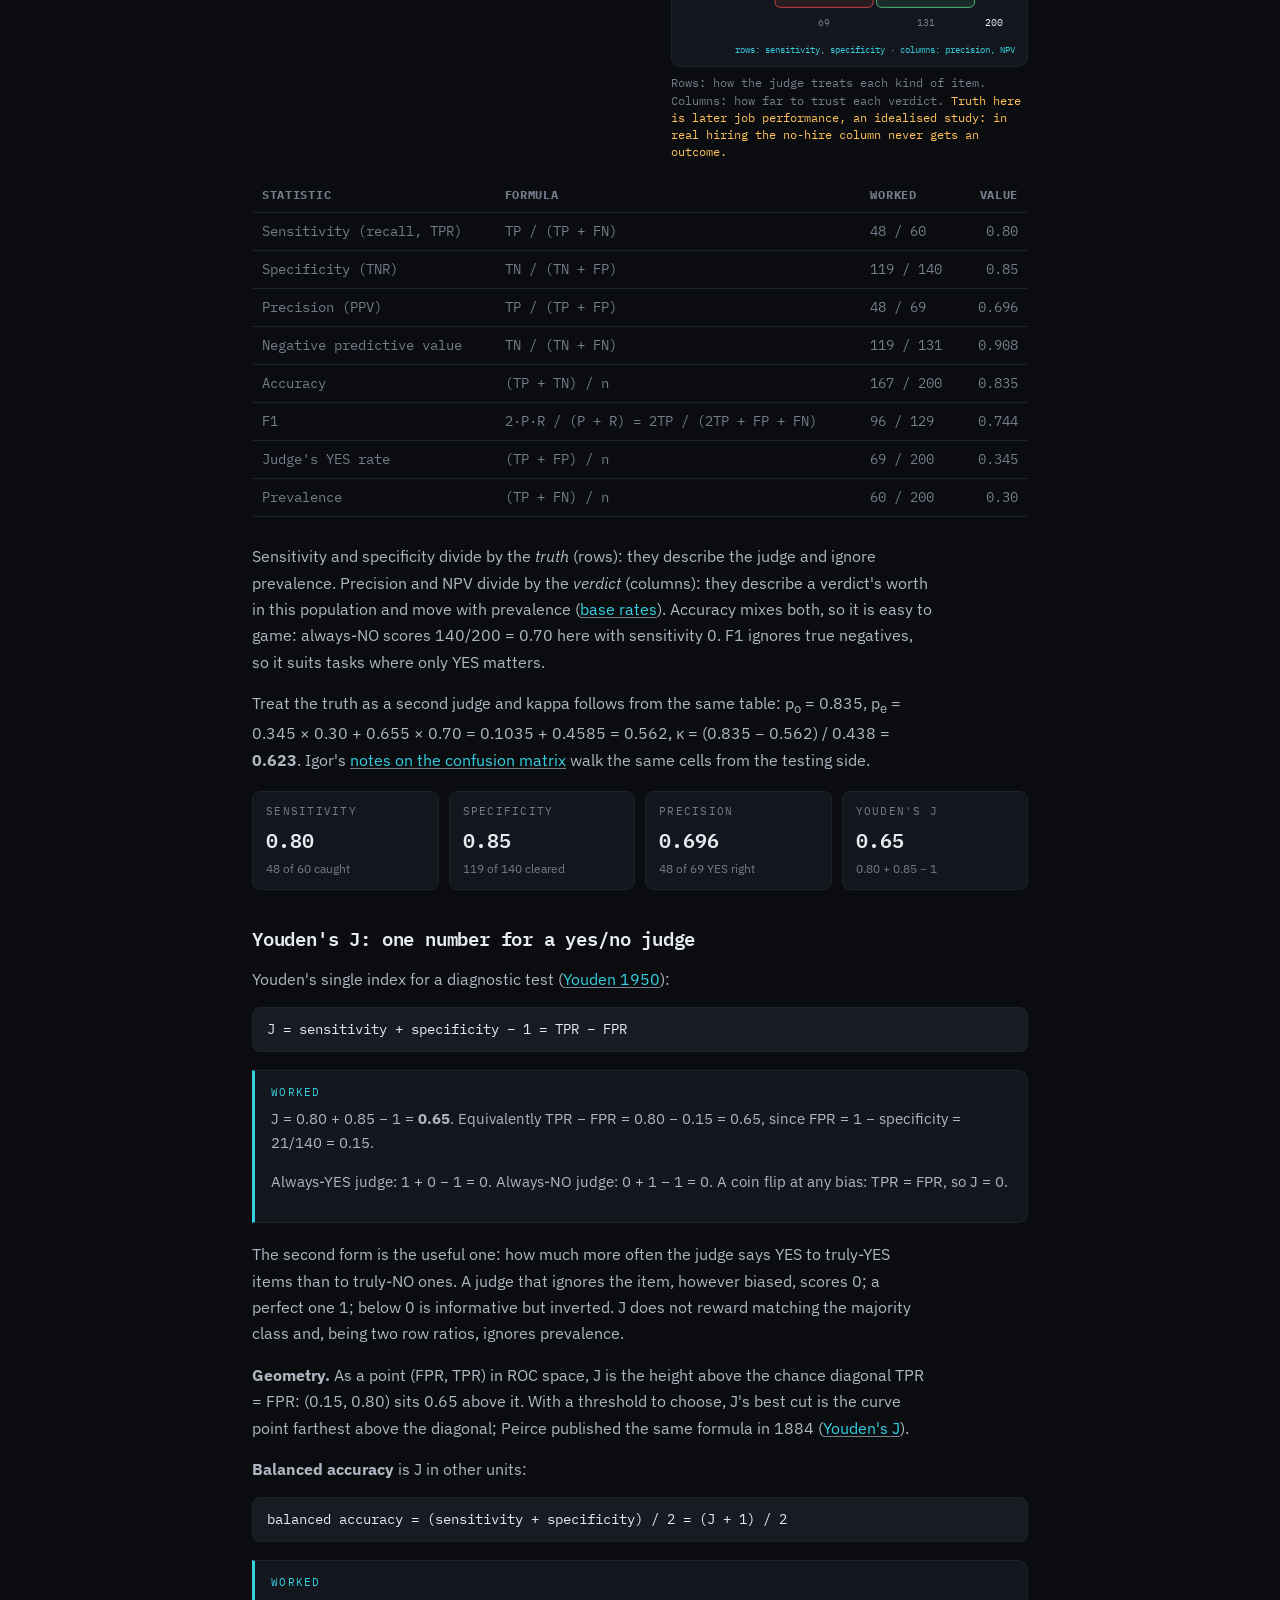
==== commit 9a8b627e: "math appendix: three layers (plain, formula, worked) with a contents table Igor's review asked for t" ====
--- a/parts/math.html
+++ b/parts/math.html
@@ -4,7 +4,7 @@
 <meta charset="UTF-8" />
 <meta name="viewport" content="width=device-width, initial-scale=1.0" />
 <title>Appendix: the maths, worked &mdash; LLM Judges, mapped</title>
-<meta name="description" content="Every statistic on the site derived and worked on one shared casebook: percent agreement, Cohen's kappa, Scott's pi, the kappa paradoxes, Fleiss' kappa, Krippendorff's alpha, weighted kappa, the confusion matrix, Youden's J, base rates, ROC and AUC, Wilson intervals, bootstrap intervals and sample size." />
+<meta name="description" content="Every statistic on the site in three layers (plain words, formulas, full worked examples) on one shared casebook: percent agreement, Cohen's kappa, Scott's pi, the kappa paradoxes, Fleiss' kappa, Krippendorff's alpha, weighted kappa, the confusion matrix, Youden's J, base rates, ROC and AUC, Wilson intervals, bootstrap intervals and sample size." />
 <link rel="preconnect" href="https://fonts.googleapis.com" />
 <link rel="preconnect" href="https://fonts.gstatic.com" crossorigin />
 <link href="https://fonts.googleapis.com/css2?family=IBM+Plex+Mono:wght@400;500;600;700&family=IBM+Plex+Sans:wght@400;500;600;700&display=swap" rel="stylesheet" />
@@ -21,13 +21,108 @@
 <main>
   <div class="eyebrow"><span class="box wb mono">APPENDIX &middot; THE MATHS</span><span class="mono">agreement &middot; validity &middot; ranking &middot; uncertainty</span></div>
   <h1>Appendix: the maths, worked</h1>
-  <div class="authors">Every number on the site, derived and worked by hand on the shared casebook. The arithmetic is the same in every domain; only the nouns change. Turn on <b>Technical</b> in the top bar for exact definitions in the term boxes and a few extra derivations.</div>
-
+  <div class="authors">Every number on the site, derived and worked by hand on the shared casebook, in three passes over the same twelve ideas. <b>Layer 1</b> says what each one is for in plain words; <b>Layer 2</b> gives its formula and what each symbol means; <b>Layer 3</b> works it in full. Stop after any layer. The arithmetic is the same in every domain; only the nouns change. Turn on <b>Technical</b> in the top bar for exact definitions in the term boxes and a few extra derivations.</div>
+
+  <h2 id="contents">Contents</h2>
+  <div class="scroll"><table class="kv">
+    <tr><th>Idea</th><th><a class="lnk" href="#layer-1">1 &middot; plain</a></th><th><a class="lnk" href="#layer-2">2 &middot; formula</a></th><th><a class="lnk" href="#layer-3">3 &middot; worked</a></th></tr>
+    <tr class="tot"><td colspan="4">Agreement: judges against each other</td></tr>
+    <tr><td>Agreement beyond chance: kappa and pi</td><td><a class="lnk" href="#l1-kappa">plain</a></td><td><a class="lnk" href="#l2-kappa">formula</a></td><td><a class="lnk" href="#kappa">worked</a></td></tr>
+    <tr><td>The kappa paradoxes</td><td><a class="lnk" href="#l1-paradox">plain</a></td><td><a class="lnk" href="#l2-paradox">formula</a></td><td><a class="lnk" href="#paradox">worked</a></td></tr>
+    <tr><td>Fleiss' kappa: three or more judges</td><td><a class="lnk" href="#l1-fleiss">plain</a></td><td><a class="lnk" href="#l2-fleiss">formula</a></td><td><a class="lnk" href="#fleiss">worked</a></td></tr>
+    <tr><td>Krippendorff's alpha</td><td><a class="lnk" href="#l1-alpha">plain</a></td><td><a class="lnk" href="#l2-alpha">formula</a></td><td><a class="lnk" href="#alpha">worked</a></td></tr>
+    <tr><td>Weighted kappa</td><td><a class="lnk" href="#l1-weighted">plain</a></td><td><a class="lnk" href="#l2-weighted">formula</a></td><td><a class="lnk" href="#weighted">worked</a></td></tr>
+    <tr class="tot"><td colspan="4">Validity: a judge against the truth</td></tr>
+    <tr><td>The confusion matrix</td><td><a class="lnk" href="#l1-confusion">plain</a></td><td><a class="lnk" href="#l2-confusion">formula</a></td><td><a class="lnk" href="#confusion">worked</a></td></tr>
+    <tr><td>Youden's J</td><td><a class="lnk" href="#l1-youden">plain</a></td><td><a class="lnk" href="#l2-youden">formula</a></td><td><a class="lnk" href="#youden">worked</a></td></tr>
+    <tr><td>Base rates and precision</td><td><a class="lnk" href="#l1-base-rate">plain</a></td><td><a class="lnk" href="#l2-base-rate">formula</a></td><td><a class="lnk" href="#base-rate">worked</a></td></tr>
+    <tr><td>The ROC curve</td><td><a class="lnk" href="#l1-roc">plain</a></td><td><a class="lnk" href="#l2-roc">formula</a></td><td><a class="lnk" href="#roc">worked</a></td></tr>
+    <tr><td>AUC</td><td><a class="lnk" href="#l1-auc">plain</a></td><td><a class="lnk" href="#l2-auc">formula</a></td><td><a class="lnk" href="#auc">worked</a></td></tr>
+    <tr class="tot"><td colspan="4">Uncertainty: how far a number would move</td></tr>
+    <tr><td>Confidence intervals</td><td><a class="lnk" href="#l1-ci">plain</a></td><td><a class="lnk" href="#l2-ci">formula</a></td><td><a class="lnk" href="#ci">worked</a></td></tr>
+    <tr><td>Sample size</td><td><a class="lnk" href="#l1-sample-size">plain</a></td><td><a class="lnk" href="#l2-sample-size">formula</a></td><td><a class="lnk" href="#sample-size">worked</a></td></tr>
+  </table></div>
+  <p>Then <a class="lnk" href="#can-say">what you can say now</a> and the <a class="lnk" href="#sources">sources</a>.</p>
+
+  <h2 id="layer-1"><span class="tag wb">LAYER 1</span> The whole appendix in plain words</h2>
   <div class="tldr"><b>TL;DR &mdash;</b> Three families. <b>Agreement</b> statistics (kappa, pi, Fleiss, alpha, weighted kappa) compare judges with each other, minus what chance would give. <b>Validity</b> statistics (sensitivity, specificity, precision, J, ROC, AUC) compare a judge with the truth. <b>Uncertainty</b> statistics (Wilson intervals, kappa's standard error, the bootstrap) say how far any of them would move on another sample. Each is a few lines of arithmetic on a small table, done here in full.</div>
-
-  <p class="lead">Each section states a formula, its source, and works it on the casebook numbers, computed by script and re-derived by hand (unrounded value first). Notation: <i>n</i> items, <i>p</i> a proportion, and a 2&times;2 table with cells <i>a</i>, <i>b</i>, <i>c</i>, <i>d</i> left to right, top to bottom.</p>
-
   <p>The casebook has three groups of numbers. A <b>two-judge table</b> of 100 items for agreement, rated by <span class="mx"><span data-m="hire">interviewers Ana and Ben</span><span data-m="review">managers Carla and Dev</span><span data-m="wine">judges Elodie and Femi</span><span data-m="med">Dr Gale and Dr Hart, double reading</span><span data-m="ump">umpires Ivo and June, calling the same pitches on video</span></span>; a <b>three-judge</b> version of 100 items; and a <b>judge-versus-truth</b> table of 200 items, 60 of them truly YES, where the truth is <span class="mx"><span data-m="hire">how the hire did a year later (an idealised study: only hires get an outcome)</span><span data-m="review">a calibration committee's consensus rating, since reviews have no outside truth</span><span data-m="wine">a reference panel's verdict, since wine quality has no outside truth</span><span data-m="med">biopsy or a year of clean follow-up</span><span data-m="ump">the pitch-tracking camera and the rulebook zone</span></span>. The YES label is <span class="mx"><span data-m="hire">&ldquo;hire&rdquo;</span><span data-m="review">&ldquo;exceeds expectations&rdquo;</span><span data-m="wine">&ldquo;medal&rdquo;</span><span data-m="med">&ldquo;recall the patient&rdquo;</span><span data-m="ump">&ldquo;strike&rdquo;</span></span>; for an LLM judge it is &ldquo;passes the policy&rdquo;.</p>
+  <p><b>Agreement: judges against each other.</b></p>
+  <ul>
+    <li id="l1-kappa"><b>Agreement beyond chance.</b> Two judges agree on some items by luck alone. Cohen's kappa counts only the agreement above that luck; Scott's pi does the same with a slightly different idea of luck. On the casebook, 75% raw agreement becomes kappa 0.49.</li>
+    <li id="l1-paradox"><b>The kappa paradoxes.</b> When YES is rare, judges agree on almost every NO for free, so 92% agreement can sit beside kappa 0.29. Nothing is broken; report agreement on YES and on NO separately.</li>
+    <li id="l1-fleiss"><b>Three or more judges.</b> Fleiss' kappa asks, item by item, how many pairs of judges agree, then removes chance the same way: 0.64 on the three-judge casebook. The items where judges split are the ones worth a human read.</li>
+    <li id="l1-alpha"><b>Krippendorff's alpha.</b> One formula, written in disagreement, for any number of judges, missing ratings and ordered scales. On complete yes/no data it lands next to pi and Fleiss.</li>
+    <li id="l1-weighted"><b>Weighted kappa.</b> On an ordered scale a near miss can earn partial credit. How much is a policy choice: one table gives 0.53, 0.59 or 0.65.</li>
+  </ul>
+  <p><b>Validity: a judge against the truth.</b></p>
+  <ul>
+    <li id="l1-confusion"><b>The confusion matrix.</b> Four counts: YES caught, YES missed, false YES, NO cleared. Sensitivity and specificity describe the judge; precision says how far to trust a YES verdict.</li>
+    <li id="l1-youden"><b>Youden's J.</b> One number for a yes/no judge: how much more often it says YES to truly-YES items than to truly-NO ones. A judge that ignores the item scores 0, a perfect one 1; the casebook judge 0.65.</li>
+    <li id="l1-base-rate"><b>Base rates.</b> Precision depends on how common YES is. The same judge is right on 70% of its YES calls when 30% of items are YES, and on 22% when 5% are.</li>
+    <li id="l1-roc"><b>The ROC curve.</b> A judge that gives scores needs a threshold to give verdicts. Each threshold trades YES items caught against false alarms; the ROC curve plots every trade.</li>
+    <li id="l1-auc"><b>AUC.</b> The area under that curve is the chance the judge ranks a random truly-YES item above a random truly-NO one: about 87% here. It says nothing about the one threshold you deploy.</li>
+  </ul>
+  <p><b>Uncertainty: how far a number would move on another sample.</b></p>
+  <ul>
+    <li id="l1-ci"><b>Confidence intervals.</b> Every number above would come out differently on another sample. The Wilson interval measures that for a proportion; a standard error or the bootstrap does it for kappa. On 100 items, kappa 0.49 could plausibly be anything from 0.32 to 0.66.</li>
+    <li id="l1-sample-size"><b>Sample size.</b> Interval width shrinks with the square root of the number of items, so halving it costs four times the labels. Pick the width your decision needs, then label that many.</li>
+  </ul>
+
+  <h2 id="layer-2"><span class="tag wb">LAYER 2</span> Each idea with its formula</h2>
+  <p>The same twelve ideas, each as one core formula, what its symbols mean, and the casebook result. Notation: <i>n</i> items, <i>p</i> a proportion, and a 2&times;2 table with cells <i>a</i>, <i>b</i>, <i>c</i>, <i>d</i> left to right, top to bottom (judge A's YES row first, judge B's YES column first).</p>
+
+  <h3 id="l2-kappa">Agreement beyond chance: kappa and pi</h3>
+  <div class="eq">&kappa; = (p<sub>o</sub> &minus; p<sub>e</sub>) / (1 &minus; p<sub>e</sub>)</div>
+  <p>p<sub>o</sub> = (a + d) / n is the share of items where the judges agree. p<sub>e</sub> = p<sub>A,yes</sub> &middot; p<sub>B,yes</sub> + p<sub>A,no</sub> &middot; p<sub>B,no</sub> is chance agreement: what two judges with these YES rates would reach by rating independently. Scott's &pi; uses the same formula with chance from the pooled YES rate p&#772; = (p<sub>A,yes</sub> + p<sub>B,yes</sub>) / 2. Casebook: p<sub>o</sub> 0.75, p<sub>e</sub> 0.51, &kappa; 0.49, &pi; 0.489. <a class="lnk" href="#kappa">Worked &darr;</a></p>
+
+  <h3 id="l2-paradox">The kappa paradoxes</h3>
+  <div class="eq">&kappa; = (PABAK &minus; PI&sup2; + BI&sup2;) / (1 &minus; PI&sup2; + BI&sup2;)</div>
+  <p>PI = (a &minus; d) / n is the prevalence index, BI = (b &minus; c) / n the bias index, PABAK = 2p<sub>o</sub> &minus; 1. A large PI is squared and subtracted, dragging kappa down; BI is squared and added. Report beside kappa the agreement on each label: p<sub>pos</sub> = 2a / (2a + b + c) and p<sub>neg</sub> = 2d / (2d + b + c). Rare-YES table: p<sub>o</sub> 0.92, &kappa; 0.29, p<sub>pos</sub> 0.333, p<sub>neg</sub> 0.957. <a class="lnk" href="#paradox">Worked &darr;</a></p>
+
+  <h3 id="l2-fleiss">Fleiss' kappa: three or more judges</h3>
+  <div class="eq">&kappa;<sub>F</sub> = (P&#772; &minus; P<sub>e</sub>) / (1 &minus; P<sub>e</sub>)</div>
+  <p><i>m</i> judges; n<sub>ij</sub> votes for category <i>j</i> on item <i>i</i>. P<sub>i</sub> = &Sigma;<sub>j</sub> n<sub>ij</sub>(n<sub>ij</sub> &minus; 1) / (m(m &minus; 1)) is the share of ordered judge pairs that agree on item <i>i</i>, and P&#772; its mean. p<sub>j</sub> is the share of all votes in category <i>j</i>, and P<sub>e</sub> = &Sigma;<sub>j</sub> p<sub>j</sub>&sup2;. Three-judge casebook: P&#772; 0.82, P<sub>e</sub> 0.5002, &kappa;<sub>F</sub> 0.64. <a class="lnk" href="#fleiss">Worked &darr;</a></p>
+
+  <h3 id="l2-alpha">Krippendorff's alpha</h3>
+  <div class="eq">&alpha; = 1 &minus; D<sub>o</sub> / D<sub>e</sub> = 1 &minus; (n &minus; 1) &middot; &Sigma; o<sub>vv'</sub> &delta;(v, v') / &Sigma; n<sub>v</sub> n<sub>v'</sub> &delta;(v, v')</div>
+  <p>D<sub>o</sub> and D<sub>e</sub> are observed and expected disagreement. o<sub>vv'</sub> is the coincidence matrix: every ordered pair of values from different judges on the same item, weighted 1/(m<sub>u</sub> &minus; 1) when m<sub>u</sub> judges rated the item. n<sub>v</sub> counts each value's use and <i>n</i> all ratings. &delta; is the distance between values: 1 if they differ (nominal), (v &minus; v')&sup2; on an interval scale. Casebook: 0.491 for two judges, 0.641 for three. <a class="lnk" href="#alpha">Worked &darr;</a></p>
+
+  <h3 id="l2-weighted">Weighted kappa</h3>
+  <div class="eq">&kappa;<sub>w</sub> = (p<sub>o,w</sub> &minus; p<sub>e,w</sub>) / (1 &minus; p<sub>e,w</sub>) &nbsp;&nbsp; p<sub>o,w</sub> = &Sigma; w<sub>ij</sub> p<sub>ij</sub> &nbsp;&nbsp; p<sub>e,w</sub> = &Sigma; w<sub>ij</sub> p<sub>i&middot;</sub> p<sub>&middot;j</sub></div>
+  <p>p<sub>ij</sub> is the share of items in cell (<i>i</i>, <i>j</i>); p<sub>i&middot;</sub> and p<sub>&middot;j</sub> are row and column shares. w<sub>ij</sub> is the credit for that cell, categories 1 to <i>k</i>: linear 1 &minus; |i &minus; j| / (k &minus; 1), quadratic 1 &minus; (i &minus; j)&sup2; / (k &minus; 1)&sup2;. Off-diagonal weights of 0 give plain kappa. The 3&times;3 example: unweighted 0.533, linear 0.592, quadratic 0.655. <a class="lnk" href="#weighted">Worked &darr;</a></p>
+
+  <h3 id="l2-confusion">The confusion matrix</h3>
+  <div class="eq">sensitivity = TP / (TP + FN) &nbsp;&nbsp; specificity = TN / (TN + FP) &nbsp;&nbsp; precision = TP / (TP + FP)</div>
+  <p>TP: truly YES, called YES. FN: truly YES, called NO. FP: truly NO, called YES. TN: truly NO, called NO. Sensitivity and specificity divide by the truth (rows); precision and NPV = TN / (TN + FN) divide by the verdict (columns). Casebook, 200 items, 60 truly YES: 0.80, 0.85, 0.696. <a class="lnk" href="#confusion">Worked &darr;</a></p>
+
+  <h3 id="l2-youden">Youden's J</h3>
+  <div class="eq">J = sensitivity + specificity &minus; 1 = TPR &minus; FPR</div>
+  <p>TPR is sensitivity; FPR = 1 &minus; specificity is the share of truly-NO items called YES. Balanced accuracy = (J + 1) / 2 is the same number on a scale where chance is 0.5. Casebook: J 0.65, balanced accuracy 0.825. <a class="lnk" href="#youden">Worked &darr;</a></p>
+
+  <h3 id="l2-base-rate">Base rates and precision</h3>
+  <div class="eq">precision = sens&middot;&pi; / (sens&middot;&pi; + (1 &minus; spec)&middot;(1 &minus; &pi;))</div>
+  <p>&pi; is the base rate, the share of items truly YES. The numerator is the correct-YES mass; the second term is the false-YES mass from the truly-NO pool, which grows as &pi; shrinks. Casebook judge: 0.696 at &pi; = 30%, 0.219 at &pi; = 5%. <a class="lnk" href="#base-rate">Worked &darr;</a></p>
+
+  <h3 id="l2-roc">The ROC curve</h3>
+  <div class="eq">rule: YES if score &ge; t &nbsp;&nbsp; TPR(t) = TP(t) / 60 &nbsp;&nbsp; FPR(t) = FP(t) / 140</div>
+  <p><i>t</i> is a threshold on the judge's 1&ndash;5 score; TP(t) and FP(t) count truly-YES and truly-NO items at or above it, out of 60 and 140. Each threshold is one point (FPR, TPR); joining them from (0, 0) to (1, 1) gives the curve. The best J is at score &ge; 4: (0.15, 0.80). <a class="lnk" href="#roc">Worked &darr;</a></p>
+
+  <h3 id="l2-auc">AUC</h3>
+  <div class="eq">AUC = &Sigma; (FPR<sub>k+1</sub> &minus; FPR<sub>k</sub>) &middot; (TPR<sub>k</sub> + TPR<sub>k+1</sub>) / 2</div>
+  <p><i>k</i> runs over consecutive ROC points, so each term is one trapezoid. The sum equals the probability that a random truly-YES item outscores a random truly-NO one, ties counted half. Casebook: 0.868 both ways (trapezoids, and counting all 8,400 pairs); Hanley&ndash;McNeil standard error 0.031. <a class="lnk" href="#auc">Worked &darr;</a></p>
+
+  <h3 id="l2-ci">Confidence intervals</h3>
+  <div class="eq">Wilson: centre = (p&#770; + z&sup2;/2n) / (1 + z&sup2;/n) &nbsp;&nbsp; half-width = z &radic;(p&#770;(1 &minus; p&#770;)/n + z&sup2;/4n&sup2;) / (1 + z&sup2;/n)</div>
+  <div class="eq">kappa: SE(&kappa;) &asymp; &radic;( p<sub>o</sub>(1 &minus; p<sub>o</sub>) / (n (1 &minus; p<sub>e</sub>)&sup2;) ) &nbsp;&nbsp; 95% CI: &kappa; &plusmn; 1.96 &middot; SE</div>
+  <p>p&#770; is the observed proportion, <i>n</i> the items it is computed on, z = 1.96 for 95%. The bootstrap needs no formula: resample the items with replacement, recompute thousands of times, keep the middle 95%. Casebook: sensitivity 48/60 gives 0.682 to 0.882; kappa gives 0.32 to 0.66 by formula and 0.31 to 0.66 by bootstrap. <a class="lnk" href="#ci">Worked &darr;</a></p>
+
+  <h3 id="l2-sample-size">Sample size</h3>
+  <div class="eq">proportion: n &asymp; z&sup2; p(1 &minus; p) / h&sup2; &nbsp;&nbsp; kappa: n &asymp; z&sup2; p<sub>o</sub>(1 &minus; p<sub>o</sub>) / (h&sup2; (1 &minus; p<sub>e</sub>)&sup2;)</div>
+  <p><i>h</i> is the half-width you can live with, <i>p</i> the proportion you expect; for a sensitivity, <i>n</i> counts only truly-YES items. A proportion near 0.8 to &plusmn;0.05 needs 246 items; casebook-like kappa to &plusmn;0.10 needs 300. <a class="lnk" href="#sample-size">Worked &darr;</a></p>
+
+  <h2 id="layer-3"><span class="tag wb">LAYER 3</span> Every idea, worked in full</h2>
+  <p class="lead">Each section states a formula, its source, and works it on the casebook numbers, computed by script and re-derived by hand (unrounded value first).</p>
 
   <h2 id="kappa">Agreement beyond chance: percent agreement, Cohen's kappa, Scott's pi</h2>
   <p>Each of 100 items is judged by both judges; the table counts the four pairs of verdicts.</p>
